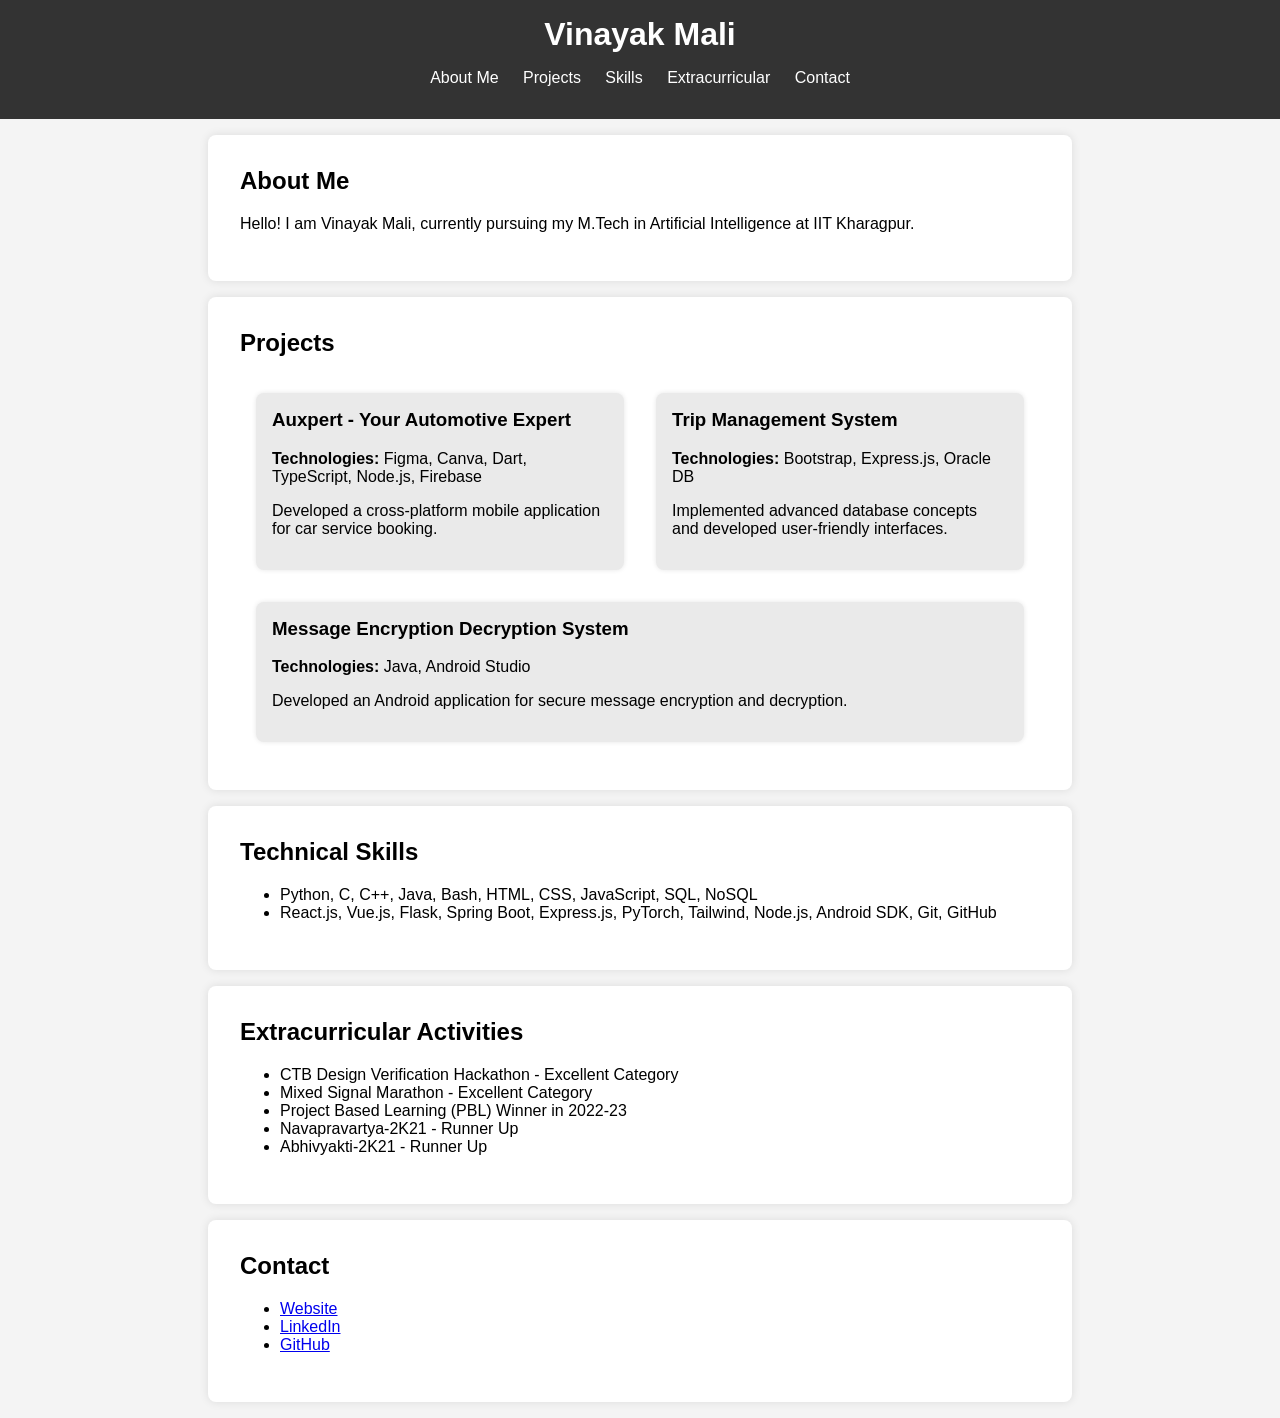
==== index.html @ 44cfe9c0 "refactor: name" ====
<!DOCTYPE html>
<html lang="en">
<head>
  <meta charset="UTF-8">
  <meta name="viewport" content="width=device-width, initial-scale=1.0">
  <title>Vinayak Mali - Portfolio</title>
  <link rel="stylesheet" href="style.css">
</head>
<body>
  <header>
    <h1>Vinayak Mali</h1>
    <nav>
      <ul>
        <li><a href="#about">About Me</a></li>
        <li><a href="#projects">Projects</a></li>
        <li><a href="#skills">Skills</a></li>
        <li><a href="#extracurricular">Extracurricular</a></li>
        <li><a href="#contact">Contact</a></li>
      </ul>
    </nav>
  </header>

  <section id="about">
    <h2>About Me</h2>
    <p>Hello! I am Vinayak Mali, currently pursuing my M.Tech in Artificial Intelligence at IIT Kharagpur.</p>
  </section>

  <section id="projects">
    <h2>Projects</h2>
    <div id="projects-container"></div>
  </section>

  <section id="skills">
    <h2>Technical Skills</h2>
    <ul>
      <li>Python, C, C++, Java, Bash, HTML, CSS, JavaScript, SQL, NoSQL</li>
      <li>React.js, Vue.js, Flask, Spring Boot, Express.js, PyTorch, Tailwind, Node.js, Android SDK, Git, GitHub</li>
    </ul>
  </section>

  <section id="extracurricular">
    <h2>Extracurricular Activities</h2>
    <ul>
      <li>CTB Design Verification Hackathon - Excellent Category</li>
      <li>Mixed Signal Marathon - Excellent Category</li>
      <li>Project Based Learning (PBL) Winner in 2022-23</li>
      <li>Navapravartya-2K21 - Runner Up</li>
      <li>Abhivyakti-2K21 - Runner Up</li>
    </ul>
  </section>

  <section id="contact">
    <h2>Contact</h2>
    <ul>
      <li><a href="https://malivinayak.com">Website</a></li>
      <li><a href="https://www.linkedin.com/in/malivinayak">LinkedIn</a></li>
      <li><a href="https://github.com/malivinayak">GitHub</a></li>
    </ul>
  </section>

  <script src="script.js"></script>
</body>
</html>
---- style.css ----
body {
  font-family: Arial, sans-serif;
  margin: 0;
  padding: 0;
  background-color: #f4f4f4;
}

header {
  background-color: #333;
  color: white;
  padding: 1rem;
  text-align: center;
}

header h1 {
  margin: 0;
}

nav ul {
  list-style: none;
  padding: 0;
}

nav ul li {
  display: inline;
  margin: 0 10px;
}

nav ul li a {
  color: white;
  text-decoration: none;
}

section {
  padding: 2rem;
  margin: 1rem auto;
  max-width: 800px;
  background-color: white;
  border-radius: 8px;
  box-shadow: 0 0 10px rgba(0,0,0,0.1);
}

h2 {
  margin-top: 0;
}

#projects-container {
  display: flex;
  flex-wrap: wrap;
}

.project {
  background-color: #eaeaea;
  border-radius: 8px;
  margin: 1rem;
  padding: 1rem;
  flex: 1 1 calc(33% - 2rem);
  box-shadow: 0 0 5px rgba(0,0,0,0.1);
}

.project h3 {
  margin-top: 0;
}
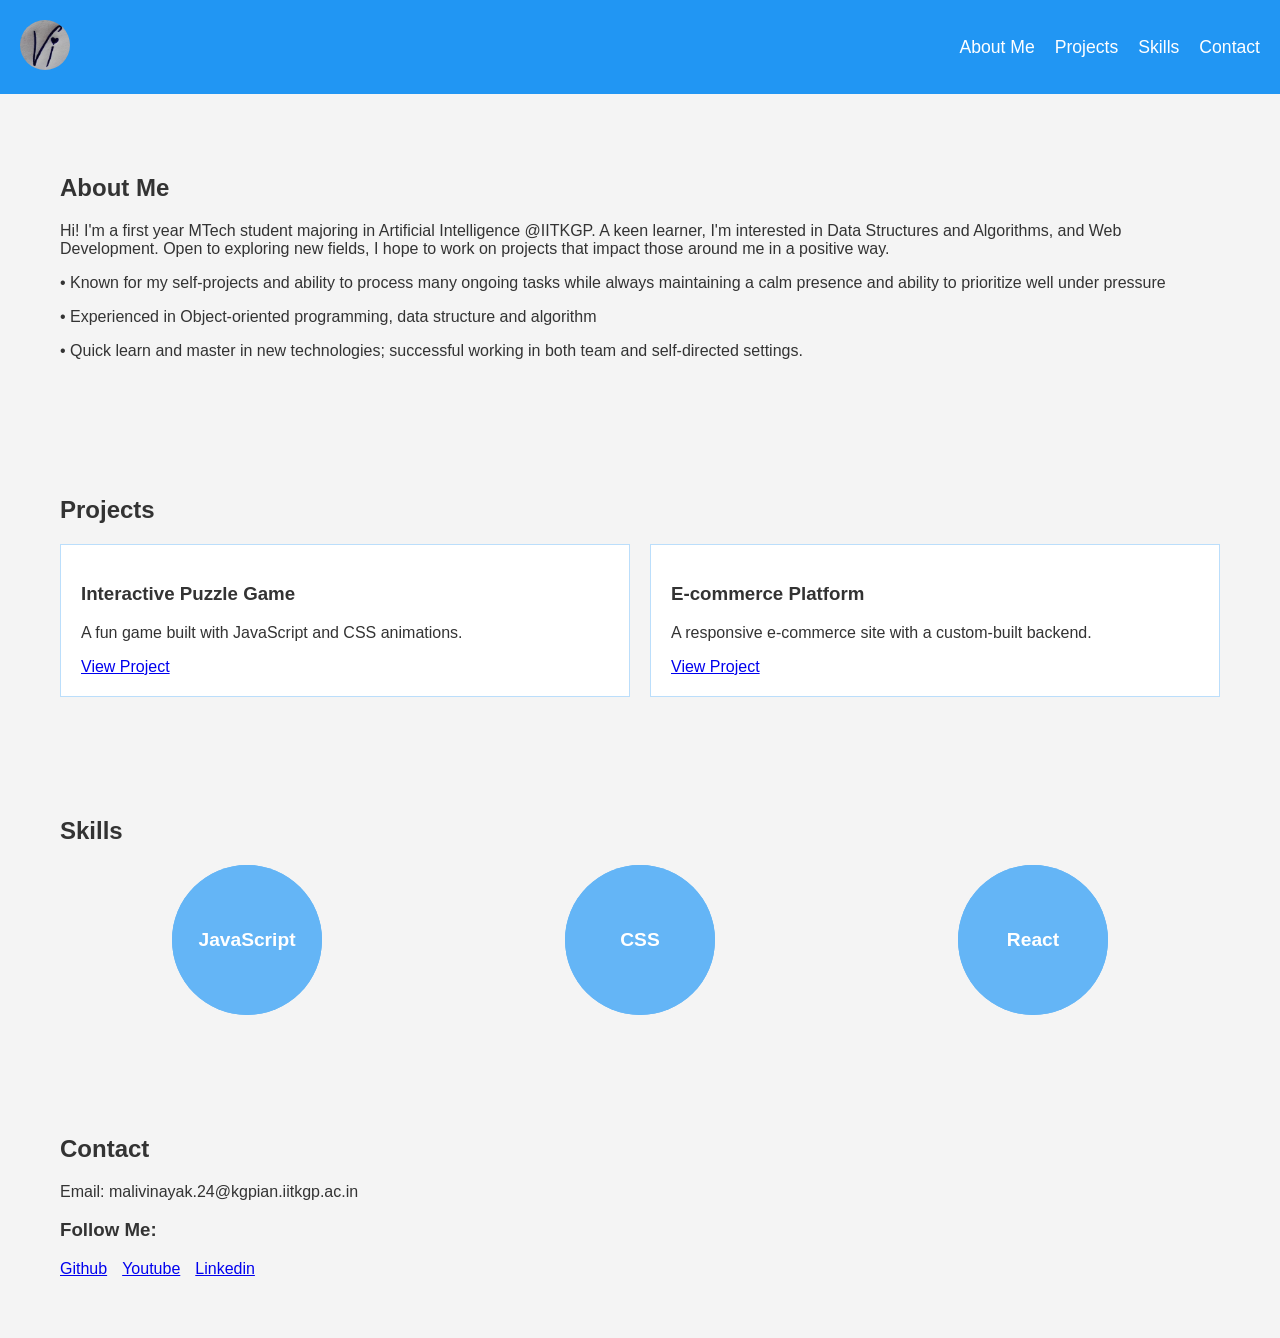
==== commit 92ad79b5: "feat: new portfolio with raw data" ====
--- a/index.html
+++ b/index.html
@@ -1,63 +1,70 @@
 <!DOCTYPE html>
 <html lang="en">
 <head>
-  <meta charset="UTF-8">
-  <meta name="viewport" content="width=device-width, initial-scale=1.0">
-  <title>Vinayak Mali - Portfolio</title>
-  <link rel="stylesheet" href="style.css">
+    <meta charset="UTF-8">
+    <meta name="viewport" content="width=device-width, initial-scale=1.0">
+    <meta name="description" content="" id="meta-description">
+    <meta name="author" content="" id="meta-author">
+    <meta name="keywords" content="" id="meta-keywords">
+    <link id="favicon" rel="icon" href="" type="image/png">
+    <!-- Open Graph tags for social media sharing -->
+    <meta property="og:image" content="">
+    <meta property="og:title" content="Your Website Title">
+    <meta property="og:description" content="Your description here.">
+    <title>malivinayak</title>
+    <link rel="stylesheet" href="style.css">
 </head>
 <body>
-  <header>
-    <h1>Vinayak Mali</h1>
-    <nav>
-      <ul>
-        <li><a href="#about">About Me</a></li>
-        <li><a href="#projects">Projects</a></li>
-        <li><a href="#skills">Skills</a></li>
-        <li><a href="#extracurricular">Extracurricular</a></li>
-        <li><a href="#contact">Contact</a></li>
-      </ul>
-    </nav>
-  </header>
 
-  <section id="about">
-    <h2>About Me</h2>
-    <p>Hello! I am Vinayak Mali, currently pursuing my M.Tech in Artificial Intelligence at IIT Kharagpur.</p>
-  </section>
+    <header>
+        <div class="logo">
+            <img src="images/profile.png" alt="Profile Logo">
+        </div>
+        <nav>
+            <ul class="nav-links">
+                <li><a href="#about">About Me</a></li>
+                <li><a href="#projects">Projects</a></li>
+                <li><a href="#skills">Skills</a></li>
+                <li><a href="#contact">Contact</a></li>
+            </ul>
+        </nav>
+        <div class="burger">
+            <div class="line1"></div>
+            <div class="line2"></div>
+            <div class="line3"></div>
+        </div>
+    </header>
 
-  <section id="projects">
-    <h2>Projects</h2>
-    <div id="projects-container"></div>
-  </section>
+    <section id="about">
+        <h2>About Me</h2>
+        <p id="about-text"></p>
+    </section>
 
-  <section id="skills">
-    <h2>Technical Skills</h2>
-    <ul>
-      <li>Python, C, C++, Java, Bash, HTML, CSS, JavaScript, SQL, NoSQL</li>
-      <li>React.js, Vue.js, Flask, Spring Boot, Express.js, PyTorch, Tailwind, Node.js, Android SDK, Git, GitHub</li>
-    </ul>
-  </section>
+    <section id="projects">
+        <h2>Projects</h2>
+        <div class="project-cards" id="projects-list"></div>
+    </section>
 
-  <section id="extracurricular">
-    <h2>Extracurricular Activities</h2>
-    <ul>
-      <li>CTB Design Verification Hackathon - Excellent Category</li>
-      <li>Mixed Signal Marathon - Excellent Category</li>
-      <li>Project Based Learning (PBL) Winner in 2022-23</li>
-      <li>Navapravartya-2K21 - Runner Up</li>
-      <li>Abhivyakti-2K21 - Runner Up</li>
-    </ul>
-  </section>
+    <section id="skills">
+        <h2>Skills</h2>
+        <div class="skills-container" id="skills-list"></div>
+    </section>
 
-  <section id="contact">
-    <h2>Contact</h2>
-    <ul>
-      <li><a href="https://malivinayak.com">Website</a></li>
-      <li><a href="https://www.linkedin.com/in/malivinayak">LinkedIn</a></li>
-      <li><a href="https://github.com/malivinayak">GitHub</a></li>
-    </ul>
-  </section>
+    <div id="skill-info-popup" class="popup">
+        <div class="popup-content">
+            <span class="close">&times;</span>
+            <p id="skill-info-text"></p>
+        </div>
+    </div>
 
-  <script src="script.js"></script>
+    <section id="contact">
+        <h2>Contact</h2>
+        <p>Email: <span id="contact-email"></span></p>
+        <!-- <p>Phone: <span id="contact-phone"></span></p> -->
+        <h3>Follow Me:</h3>
+        <div id="social-media-links"></div> <!-- Placeholder for social media links -->
+    </section>
+
+    <script src="script.js"></script>
 </body>
 </html>
--- a/style.css
+++ b/style.css
@@ -1,63 +1,222 @@
+/* General body styles */
 body {
-  font-family: Arial, sans-serif;
-  margin: 0;
-  padding: 0;
-  background-color: #f4f4f4;
-}
-
+    font-family: 'Arial', sans-serif;
+    margin: 0;
+    padding: 0;
+    background: #f4f4f4;
+    color: #333;
+}
+
+/* Interactive Navbar */
 header {
-  background-color: #333;
-  color: white;
-  padding: 1rem;
-  text-align: center;
-}
-
-header h1 {
-  margin: 0;
+    display: flex;
+    justify-content: space-between;
+    align-items: center;
+    padding: 20px;
+    background-color: #2196F3; /* Navbar background color */
+}
+
+.logo img {
+    width: 50px;
+    height: 50px;
+    border-radius: 50%;
 }
 
 nav ul {
-  list-style: none;
-  padding: 0;
+    list-style: none;
+    margin: 0;
+    padding: 0;
+    display: flex;
 }
 
 nav ul li {
-  display: inline;
-  margin: 0 10px;
+    margin-left: 20px;
 }
 
 nav ul li a {
-  color: white;
-  text-decoration: none;
+    text-decoration: none;
+    color: white;
+    font-size: 1.1em;
+    transition: color 0.3s ease;
+}
+
+nav ul li a:hover {
+    color: #90CAF9; /* Lighter blue on hover */
+}
+
+/* Burger icon for mobile */
+.burger {
+    display: none;
+    cursor: pointer;
+    flex-direction: column;
+    justify-content: space-between;
+    width: 30px;
+    height: 21px;
+}
+
+.burger div {
+    width: 100%;
+    height: 3px;
+    background-color: white;
+    border-radius: 10px;
+    transition: all 0.3s ease;
+}
+
+/* Animation for burger icon when opened */
+.burger.toggle .line1 {
+    transform: rotate(-45deg) translate(-5px, 6px);
+}
+
+.burger.toggle .line2 {
+    opacity: 0;
+}
+
+.burger.toggle .line3 {
+    transform: rotate(45deg) translate(-5px, -6px);
+}
+
+/* Responsive Navbar (Mobile) */
+@media (max-width: 768px) {
+    nav ul {
+        flex-direction: column;
+        position: absolute;
+        z-index: 10;
+        top: 80px;
+        right: 0;
+        width: 100%;
+        height: calc(100vh - 80px);
+        background-color: #2196F3;
+        align-items: center;
+        justify-content: space-around;
+        transform: translateX(100%);
+        transition: transform 0.5s ease;
+    }
+
+    nav ul li {
+        margin: 20px 0;
+    }
+
+    nav.active ul {
+        transform: translateX(0);
+    }
+
+    .burger {
+        display: flex;
+    }
 }
 
 section {
-  padding: 2rem;
-  margin: 1rem auto;
-  max-width: 800px;
-  background-color: white;
-  border-radius: 8px;
-  box-shadow: 0 0 10px rgba(0,0,0,0.1);
-}
-
-h2 {
-  margin-top: 0;
-}
-
-#projects-container {
-  display: flex;
-  flex-wrap: wrap;
-}
-
-.project {
-  background-color: #eaeaea;
-  border-radius: 8px;
-  margin: 1rem;
-  padding: 1rem;
-  flex: 1 1 calc(33% - 2rem);
-  box-shadow: 0 0 5px rgba(0,0,0,0.1);
-}
-
-.project h3 {
-  margin-top: 0;
-}
+    padding: 40px;
+    margin: 20px;
+}
+
+/* Skills section with interactive badges */
+.skills-container {
+    display: grid;
+    grid-template-columns: repeat(auto-fit, minmax(150px, 1fr));
+    gap: 20px;
+    justify-items: center;
+}
+
+.skill-badge {
+    width: 150px;
+    height: 150px;
+    background-color: #64B5F6; /* Badge background */
+    border-radius: 50%;
+    position: relative;
+    cursor: pointer;
+    perspective: 1000px;
+    transition: transform 0.3s ease;
+}
+
+.skill-badge:hover {
+    transform: rotateY(180deg);
+}
+
+.skill-badge-inner {
+    position: absolute;
+    width: 100%;
+    height: 100%;
+    border-radius: 50%;
+    backface-visibility: hidden;
+    text-align: center;
+    display: flex;
+    align-items: center;
+    justify-content: center;
+    font-size: 1.2em;
+    color: white;
+    font-weight: bold;
+    transition: background-color 0.3s;
+}
+
+.skill-badge-front {
+    background-color: #64B5F6; /* Front side of badge */
+}
+
+.skill-badge-back {
+    background-color: #2196F3; /* Back side of badge */
+    transform: rotateY(180deg);
+}
+
+.skill-badge:hover .skill-badge-inner {
+    background-color: #1E88E5; /* Slightly darker on hover */
+}
+
+/* Popup for additional skill information */
+.popup {
+    display: none;
+    position: fixed;
+    z-index: 10;
+    left: 0;
+    top: 0;
+    width: 100%;
+    height: 100%;
+    background-color: rgba(0, 0, 0, 0.7);
+}
+
+.popup-content {
+    background-color: #fff;
+    margin: 15% auto;
+    padding: 20px;
+    width: 70%;
+    text-align: center;
+    position: relative;
+}
+
+.close {
+    position: absolute;
+    top: 10px;
+    right: 20px;
+    font-size: 30px;
+    cursor: pointer;
+}
+
+.close:hover {
+    color: red;
+}
+
+/* Popup skill information text */
+#skill-info-text {
+    font-size: 1.4em;
+}
+
+/* Projects Section */
+.project-cards {
+    display: grid;
+    grid-template-columns: repeat(auto-fit, minmax(300px, 1fr));
+    gap: 20px;
+}
+
+.project-card {
+    background-color: #fff;
+    border: 1px solid #BBDEFB; /* Light blue card border */
+    padding: 20px;
+    transition: transform 0.3s ease;
+    cursor: pointer;
+    position: relative;
+}
+
+.project-card:hover {
+    transform: translateY(-10px);
+    border-color: #64B5F6; /* Border on hover */
+}
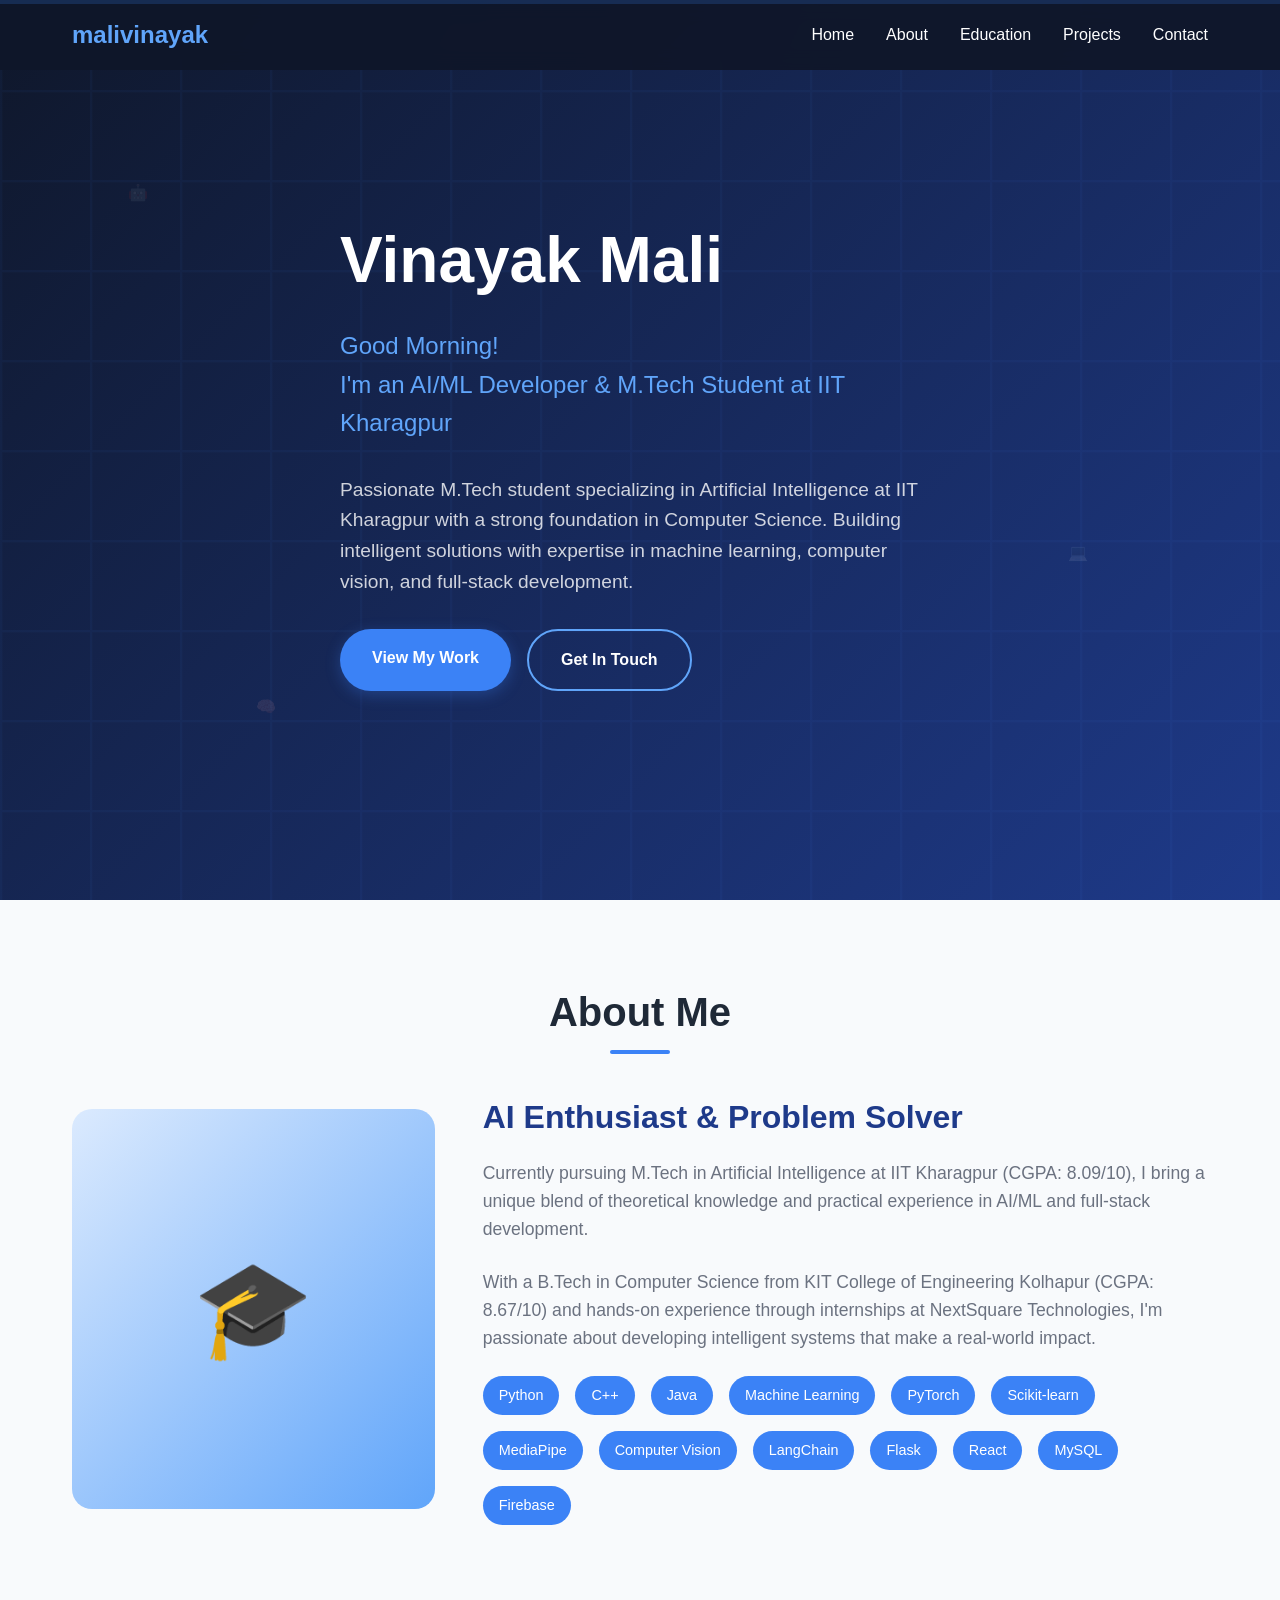
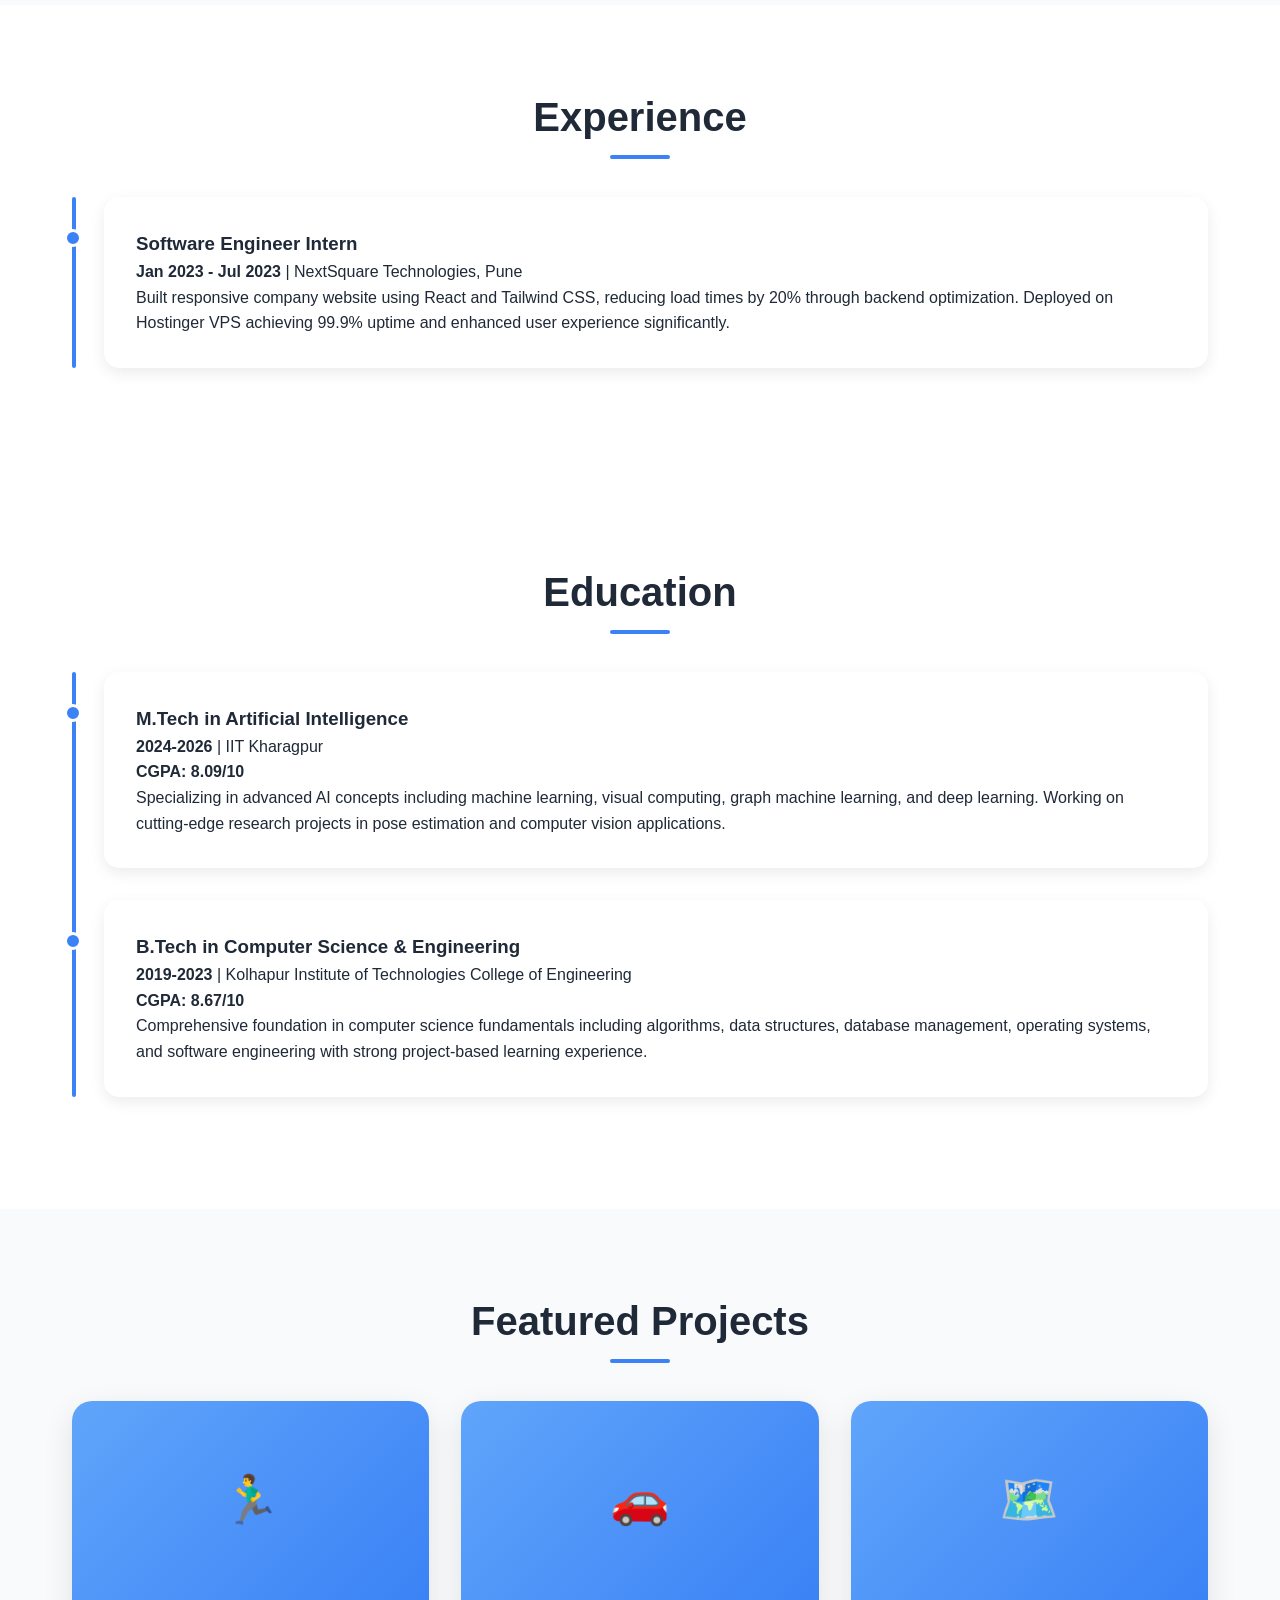
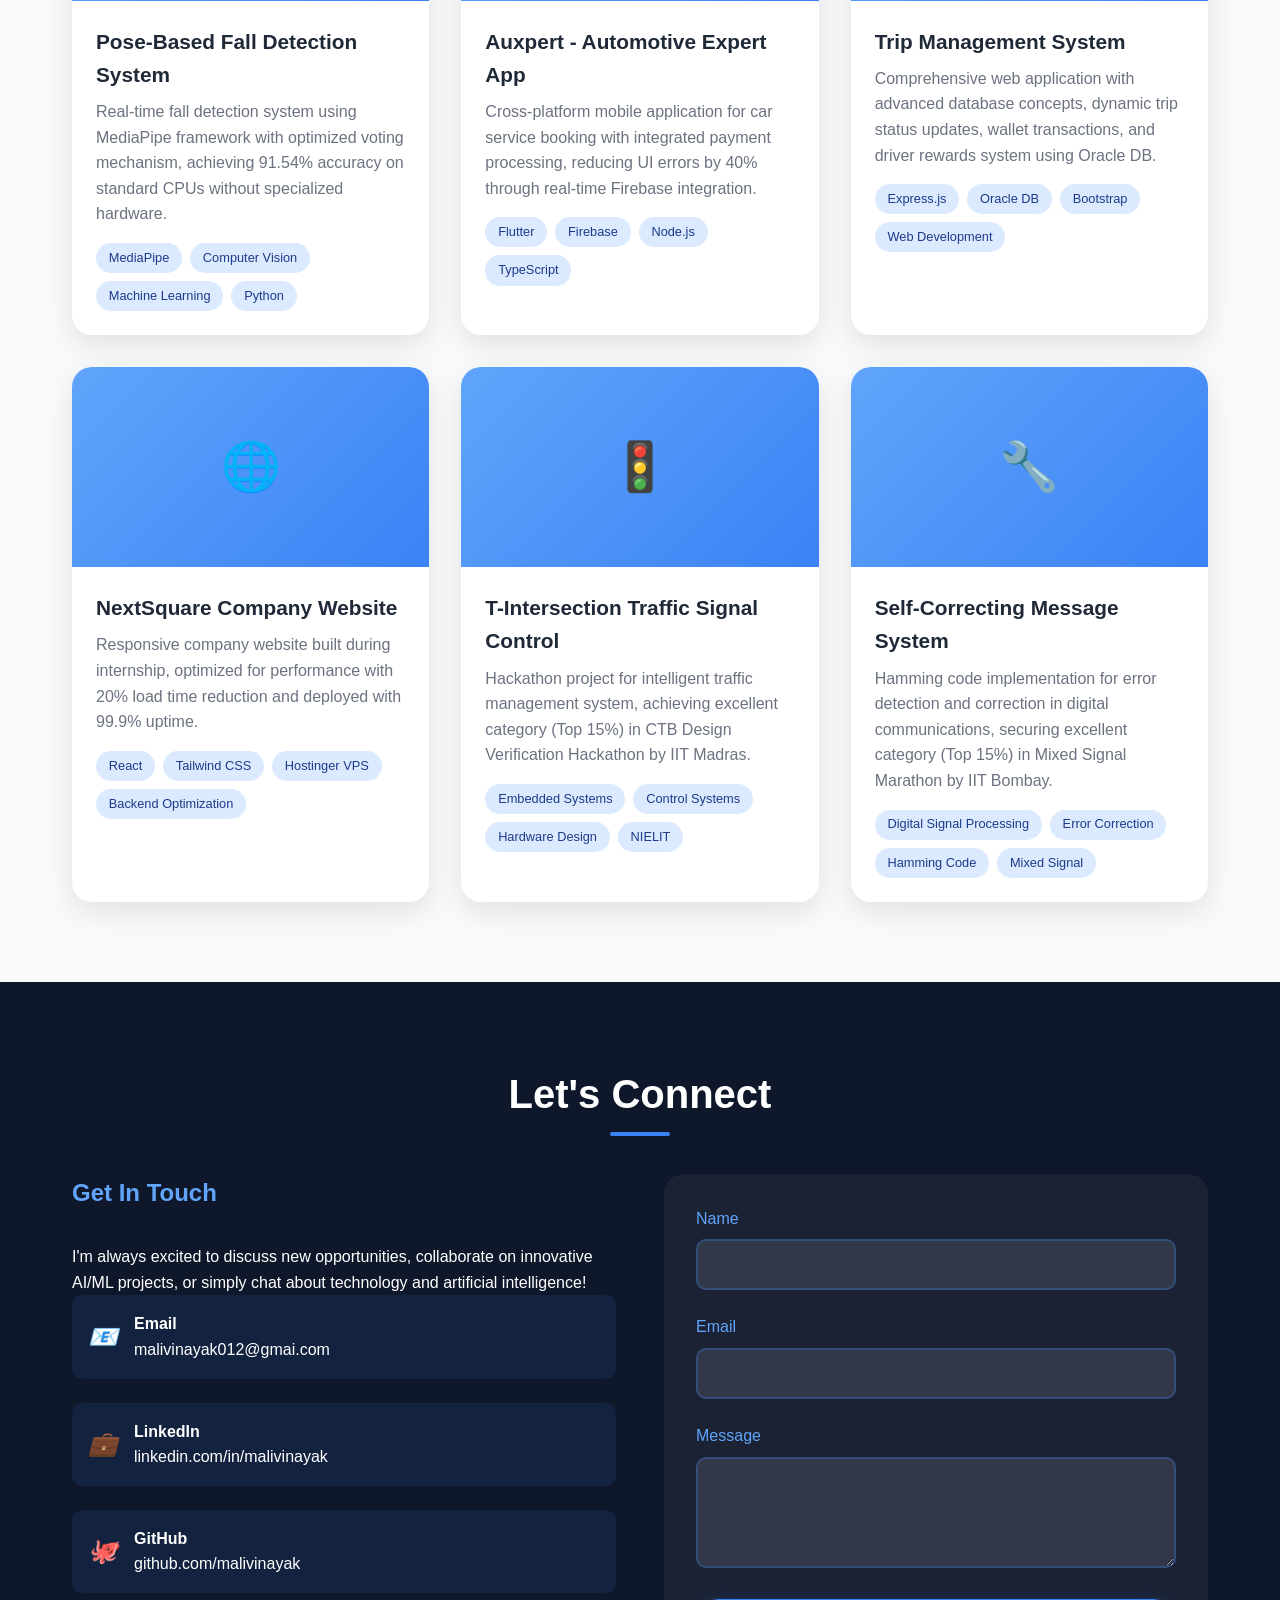
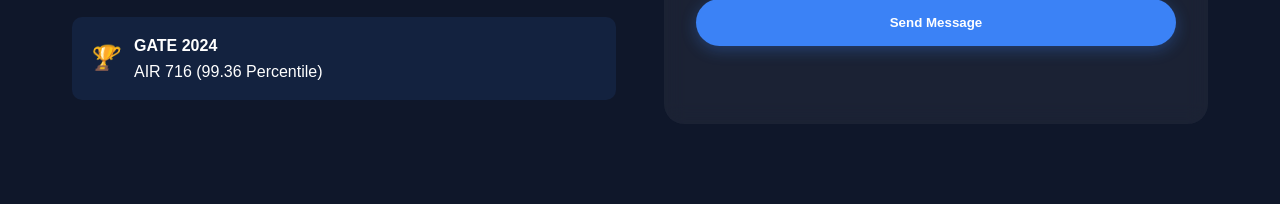
==== commit 2937b803: "update: new version with quench blue" ====
--- a/index.html
+++ b/index.html
@@ -1,70 +1,1192 @@
 <!DOCTYPE html>
 <html lang="en">
+
 <head>
     <meta charset="UTF-8">
     <meta name="viewport" content="width=device-width, initial-scale=1.0">
-    <meta name="description" content="" id="meta-description">
-    <meta name="author" content="" id="meta-author">
-    <meta name="keywords" content="" id="meta-keywords">
-    <link id="favicon" rel="icon" href="" type="image/png">
-    <!-- Open Graph tags for social media sharing -->
-    <meta property="og:image" content="">
-    <meta property="og:title" content="Your Website Title">
-    <meta property="og:description" content="Your description here.">
-    <title>malivinayak</title>
-    <link rel="stylesheet" href="style.css">
+    <title>malivinayak - AI Developer</title>
+    <link id="favicon" rel="icon" href="images/profile.png" type="image/png">
+    <meta property="og:image" content="images/profile.png">
+    <meta property="og:title" content="Vinayak Mali | AI Researcher & MTech Student at IIT Kharagpur">
+    <meta property="og:description"
+        content="Portfolio of Vinayak Mali, an MTech AI student at IIT Kharagpur with a BTech in Computer Science and practical experience in AI and software development. Explore projects, research, and more.">
+
+    <style>
+        :root {
+            --quench-blue-dark: #1e3a8a;
+            --quench-blue: #3b82f6;
+            --quench-blue-light: #60a5fa;
+            --quench-blue-pale: #dbeafe;
+            --text-dark: #1f2937;
+            --text-light: #6b7280;
+            --bg-dark: #0f172a;
+            --bg-light: #f8fafc;
+        }
+
+        * {
+            margin: 0;
+            padding: 0;
+            box-sizing: border-box;
+        }
+
+        body {
+            font-family: 'Inter', -apple-system, BlinkMacSystemFont, sans-serif;
+            line-height: 1.6;
+            color: var(--text-dark);
+            overflow-x: hidden;
+        }
+
+        /* Smooth scrolling */
+        html {
+            scroll-behavior: smooth;
+        }
+
+        /* Navigation */
+        .navbar {
+            position: fixed;
+            top: 0;
+            width: 100%;
+            background: rgba(15, 23, 42, 0.95);
+            backdrop-filter: blur(10px);
+            z-index: 1000;
+            padding: 1rem 0;
+            transition: all 0.3s ease;
+        }
+
+        .navbar.scrolled {
+            background: rgba(15, 23, 42, 0.98);
+            box-shadow: 0 4px 20px rgba(59, 130, 246, 0.1);
+        }
+
+        .nav-container {
+            max-width: 1200px;
+            margin: 0 auto;
+            display: flex;
+            justify-content: space-between;
+            align-items: center;
+            padding: 0 2rem;
+        }
+
+        .logo {
+            font-size: 1.5rem;
+            font-weight: 700;
+            color: var(--quench-blue-light);
+            text-decoration: none;
+            transition: color 0.3s ease;
+        }
+
+        .logo:hover {
+            color: var(--quench-blue);
+        }
+
+        .nav-links {
+            display: flex;
+            list-style: none;
+            gap: 2rem;
+        }
+
+        .nav-links a {
+            color: white;
+            text-decoration: none;
+            font-weight: 500;
+            transition: all 0.3s ease;
+            position: relative;
+        }
+
+        .nav-links a::after {
+            content: '';
+            position: absolute;
+            bottom: -5px;
+            left: 0;
+            width: 0;
+            height: 2px;
+            background: var(--quench-blue);
+            transition: width 0.3s ease;
+        }
+
+        .nav-links a:hover::after {
+            width: 100%;
+        }
+
+        .nav-links a:hover {
+            color: var(--quench-blue-light);
+        }
+
+        /* Hero Section */
+        .hero {
+            min-height: 100vh;
+            background: linear-gradient(135deg, var(--bg-dark) 0%, var(--quench-blue-dark) 100%);
+            display: flex;
+            align-items: center;
+            position: relative;
+            overflow: hidden;
+        }
+
+        .hero::before {
+            content: '';
+            position: absolute;
+            top: 0;
+            left: 0;
+            right: 0;
+            bottom: 0;
+            background: url('data:image/svg+xml,<svg xmlns="http://www.w3.org/2000/svg" viewBox="0 0 100 100"><defs><pattern id="grid" width="10" height="10" patternUnits="userSpaceOnUse"><path d="M 10 0 L 0 0 0 10" fill="none" stroke="rgba(59,130,246,0.1)" stroke-width="0.5"/></pattern></defs><rect width="100" height="100" fill="url(%23grid)"/></svg>');
+            opacity: 0.5;
+        }
+
+        .hero-content {
+            max-width: 1200px;
+            margin: 0 auto;
+            padding: 0 2rem;
+            z-index: 2;
+            position: relative;
+        }
+
+        .hero-text h1 {
+            font-size: 4rem;
+            font-weight: 700;
+            color: white;
+            margin-bottom: 1rem;
+            opacity: 0;
+            animation: slideInUp 1s ease 0.2s forwards;
+        }
+
+        .hero-text .subtitle {
+            font-size: 1.5rem;
+            color: var(--quench-blue-light);
+            margin-bottom: 2rem;
+            opacity: 0;
+            animation: slideInUp 1s ease 0.4s forwards;
+        }
+
+        .hero-text p {
+            font-size: 1.2rem;
+            color: rgba(255, 255, 255, 0.8);
+            max-width: 600px;
+            margin-bottom: 2rem;
+            opacity: 0;
+            animation: slideInUp 1s ease 0.6s forwards;
+        }
+
+        .cta-buttons {
+            display: flex;
+            gap: 1rem;
+            opacity: 0;
+            animation: slideInUp 1s ease 0.8s forwards;
+        }
+
+        .btn {
+            padding: 1rem 2rem;
+            border: none;
+            border-radius: 50px;
+            font-weight: 600;
+            cursor: pointer;
+            transition: all 0.3s ease;
+            text-decoration: none;
+            display: inline-block;
+            text-align: center;
+        }
+
+        .btn-primary {
+            background: var(--quench-blue);
+            color: white;
+            box-shadow: 0 4px 15px rgba(59, 130, 246, 0.3);
+        }
+
+        .btn-primary:hover {
+            background: var(--quench-blue-dark);
+            transform: translateY(-2px);
+            box-shadow: 0 8px 25px rgba(59, 130, 246, 0.4);
+        }
+
+        .btn-secondary {
+            background: transparent;
+            color: white;
+            border: 2px solid var(--quench-blue-light);
+        }
+
+        .btn-secondary:hover {
+            background: var(--quench-blue-light);
+            color: var(--bg-dark);
+            transform: translateY(-2px);
+        }
+
+        /* Floating elements */
+        .floating-element {
+            position: absolute;
+            opacity: 0.1;
+            animation: float 6s ease-in-out infinite;
+        }
+
+        .floating-element:nth-child(1) {
+            top: 20%;
+            left: 10%;
+            animation-delay: 0s;
+        }
+
+        .floating-element:nth-child(2) {
+            top: 60%;
+            right: 15%;
+            animation-delay: 2s;
+        }
+
+        .floating-element:nth-child(3) {
+            bottom: 20%;
+            left: 20%;
+            animation-delay: 4s;
+        }
+
+        /* Sections */
+        .section {
+            padding: 5rem 0;
+        }
+
+        .container {
+            max-width: 1200px;
+            margin: 0 auto;
+            padding: 0 2rem;
+        }
+
+        .section-title {
+            text-align: center;
+            font-size: 2.5rem;
+            font-weight: 700;
+            color: var(--text-dark);
+            margin-bottom: 3rem;
+            position: relative;
+        }
+
+        .section-title::after {
+            content: '';
+            position: absolute;
+            bottom: -10px;
+            left: 50%;
+            transform: translateX(-50%);
+            width: 60px;
+            height: 4px;
+            background: var(--quench-blue);
+            border-radius: 2px;
+        }
+
+        /* About Section */
+        .about {
+            background: var(--bg-light);
+        }
+
+        .about-content {
+            display: grid;
+            grid-template-columns: 1fr 2fr;
+            gap: 3rem;
+            align-items: center;
+        }
+
+        .about-image {
+            width: 100%;
+            height: 400px;
+            background: linear-gradient(135deg, var(--quench-blue-pale), var(--quench-blue-light));
+            border-radius: 20px;
+            display: flex;
+            align-items: center;
+            justify-content: center;
+            font-size: 6rem;
+            color: var(--quench-blue);
+            cursor: pointer;
+            transition: all 0.3s ease;
+        }
+
+        .about-image:hover {
+            transform: scale(1.05) rotate(2deg);
+            box-shadow: 0 20px 40px rgba(59, 130, 246, 0.2);
+        }
+
+        .about-text h3 {
+            font-size: 2rem;
+            color: var(--quench-blue-dark);
+            margin-bottom: 1rem;
+        }
+
+        .about-text p {
+            color: var(--text-light);
+            margin-bottom: 1.5rem;
+            font-size: 1.1rem;
+        }
+
+        .skills-list {
+            display: flex;
+            flex-wrap: wrap;
+            gap: 1rem;
+        }
+
+        .skill-tag {
+            background: var(--quench-blue);
+            color: white;
+            padding: 0.5rem 1rem;
+            border-radius: 25px;
+            font-size: 0.9rem;
+            transition: all 0.3s ease;
+            cursor: pointer;
+        }
+
+        .skill-tag:hover {
+            background: var(--quench-blue-dark);
+            transform: translateY(-2px);
+        }
+
+        /* Education Section */
+        .education {
+            background: white;
+        }
+
+        .education-timeline {
+            position: relative;
+            padding-left: 2rem;
+        }
+
+        .education-timeline::before {
+            content: '';
+            position: absolute;
+            left: 0;
+            top: 0;
+            bottom: 0;
+            width: 4px;
+            background: var(--quench-blue);
+            border-radius: 2px;
+        }
+
+        .education-item {
+            position: relative;
+            margin-bottom: 2rem;
+            background: white;
+            padding: 2rem;
+            border-radius: 15px;
+            box-shadow: 0 5px 15px rgba(0, 0, 0, 0.08);
+            transition: all 0.3s ease;
+            cursor: pointer;
+        }
+
+        .education-item::before {
+            content: '';
+            position: absolute;
+            left: -2.5rem;
+            top: 2rem;
+            width: 12px;
+            height: 12px;
+            background: var(--quench-blue);
+            border-radius: 50%;
+            border: 3px solid white;
+        }
+
+        .education-item:hover {
+            transform: translateX(10px);
+            box-shadow: 0 15px 30px rgba(59, 130, 246, 0.15);
+        }
+
+        /* Projects Section */
+        .projects {
+            background: var(--bg-light);
+        }
+
+        .projects-grid {
+            display: grid;
+            grid-template-columns: repeat(auto-fit, minmax(350px, 1fr));
+            gap: 2rem;
+        }
+
+        .project-card {
+            background: white;
+            border-radius: 20px;
+            overflow: hidden;
+            box-shadow: 0 10px 30px rgba(0, 0, 0, 0.1);
+            transition: all 0.4s ease;
+            cursor: pointer;
+            position: relative;
+        }
+
+        .project-card::before {
+            content: '';
+            position: absolute;
+            top: 0;
+            left: -100%;
+            width: 100%;
+            height: 100%;
+            background: linear-gradient(90deg, transparent, rgba(59, 130, 246, 0.1), transparent);
+            transition: left 0.5s ease;
+        }
+
+        .project-card:hover::before {
+            left: 100%;
+        }
+
+        .project-card:hover {
+            transform: translateY(-10px);
+            box-shadow: 0 20px 40px rgba(59, 130, 246, 0.2);
+        }
+
+        .project-image {
+            height: 200px;
+            background: linear-gradient(135deg, var(--quench-blue-light), var(--quench-blue));
+            display: flex;
+            align-items: center;
+            justify-content: center;
+            font-size: 3rem;
+            color: white;
+        }
+
+        .project-content {
+            padding: 1.5rem;
+        }
+
+        .project-content h3 {
+            font-size: 1.3rem;
+            color: var(--text-dark);
+            margin-bottom: 0.5rem;
+        }
+
+        .project-content p {
+            color: var(--text-light);
+            margin-bottom: 1rem;
+        }
+
+        .project-tags {
+            display: flex;
+            flex-wrap: wrap;
+            gap: 0.5rem;
+        }
+
+        .project-tag {
+            background: var(--quench-blue-pale);
+            color: var(--quench-blue-dark);
+            padding: 0.3rem 0.8rem;
+            border-radius: 15px;
+            font-size: 0.8rem;
+        }
+
+        /* Contact Section */
+        .contact {
+            background: var(--bg-dark);
+            color: white;
+        }
+
+        .contact .section-title {
+            color: white;
+        }
+
+        .contact-content {
+            display: grid;
+            grid-template-columns: 1fr 1fr;
+            gap: 3rem;
+        }
+
+        .contact-info h3 {
+            color: var(--quench-blue-light);
+            margin-bottom: 2rem;
+            font-size: 1.5rem;
+        }
+
+        .contact-item {
+            display: flex;
+            align-items: center;
+            margin-bottom: 1.5rem;
+            padding: 1rem;
+            background: rgba(59, 130, 246, 0.1);
+            border-radius: 10px;
+            transition: all 0.3s ease;
+            cursor: pointer;
+        }
+
+        .contact-item:hover {
+            background: rgba(59, 130, 246, 0.2);
+            transform: translateX(10px);
+        }
+
+        .contact-item i {
+            font-size: 1.5rem;
+            color: var(--quench-blue-light);
+            margin-right: 1rem;
+        }
+
+        .contact-form {
+            background: rgba(255, 255, 255, 0.05);
+            padding: 2rem;
+            border-radius: 20px;
+            backdrop-filter: blur(10px);
+        }
+
+        .form-group {
+            margin-bottom: 1.5rem;
+        }
+
+        .form-group label {
+            display: block;
+            margin-bottom: 0.5rem;
+            color: var(--quench-blue-light);
+        }
+
+        .form-group input,
+        .form-group textarea {
+            width: 100%;
+            padding: 1rem;
+            border: 2px solid rgba(59, 130, 246, 0.3);
+            border-radius: 10px;
+            background: rgba(255, 255, 255, 0.1);
+            color: white;
+            transition: all 0.3s ease;
+        }
+
+        .form-group input:focus,
+        .form-group textarea:focus {
+            outline: none;
+            border-color: var(--quench-blue);
+            box-shadow: 0 0 10px rgba(59, 130, 246, 0.3);
+        }
+
+        /* Animations */
+        @keyframes slideInUp {
+            from {
+                opacity: 0;
+                transform: translateY(50px);
+            }
+
+            to {
+                opacity: 1;
+                transform: translateY(0);
+            }
+        }
+
+        @keyframes float {
+
+            0%,
+            100% {
+                transform: translateY(0px);
+            }
+
+            50% {
+                transform: translateY(-20px);
+            }
+        }
+
+        @keyframes pulse {
+
+            0%,
+            100% {
+                opacity: 0.5;
+            }
+
+            50% {
+                opacity: 1;
+            }
+        }
+
+        /* Responsive Design */
+        @media (max-width: 768px) {
+            .nav-links {
+                display: none;
+            }
+
+            .hero-text h1 {
+                font-size: 2.5rem;
+            }
+
+            .about-content {
+                grid-template-columns: 1fr;
+                text-align: center;
+            }
+
+            .contact-content {
+                grid-template-columns: 1fr;
+            }
+
+            .cta-buttons {
+                flex-direction: column;
+            }
+        }
+
+        /* Scroll indicators */
+        .scroll-indicator {
+            position: fixed;
+            top: 0;
+            left: 0;
+            width: 100%;
+            height: 4px;
+            background: rgba(59, 130, 246, 0.2);
+            z-index: 9999;
+        }
+
+        .scroll-progress {
+            height: 100%;
+            background: var(--quench-blue);
+            width: 0%;
+            transition: width 0.1s ease;
+        }
+    </style>
 </head>
+
 <body>
-
-    <header>
-        <div class="logo">
-            <img src="images/profile.png" alt="Profile Logo">
-        </div>
-        <nav>
+    <!-- Scroll Progress Indicator -->
+    <div class="scroll-indicator">
+        <div class="scroll-progress" id="scrollProgress"></div>
+    </div>
+
+    <!-- Navigation -->
+    <nav class="navbar" id="navbar">
+        <div class="nav-container">
+            <a href="#home" class="logo">malivinayak</a>
             <ul class="nav-links">
-                <li><a href="#about">About Me</a></li>
+                <li><a href="#home">Home</a></li>
+                <li><a href="#about">About</a></li>
+                <li><a href="#education">Education</a></li>
                 <li><a href="#projects">Projects</a></li>
-                <li><a href="#skills">Skills</a></li>
                 <li><a href="#contact">Contact</a></li>
             </ul>
-        </nav>
-        <div class="burger">
-            <div class="line1"></div>
-            <div class="line2"></div>
-            <div class="line3"></div>
         </div>
-    </header>
-
-    <section id="about">
-        <h2>About Me</h2>
-        <p id="about-text"></p>
+    </nav>
+
+    <!-- Hero Section -->
+    <section class="hero" id="home">
+        <div class="floating-element">🤖</div>
+        <div class="floating-element">💻</div>
+        <div class="floating-element">🧠</div>
+
+        <div class="hero-content">
+            <div class="hero-text">
+                <h1>Vinayak Mali</h1>
+                <p class="subtitle">AI/ML Developer & M.Tech Student at IIT Kharagpur</p>
+                <p>Passionate M.Tech student specializing in Artificial Intelligence at IIT Kharagpur with a strong
+                    foundation in Computer Science. Building intelligent solutions with expertise in machine learning,
+                    computer vision, and full-stack development.</p>
+                <div class="cta-buttons">
+                    <a href="#projects" class="btn btn-primary">View My Work</a>
+                    <a href="#contact" class="btn btn-secondary">Get In Touch</a>
+                </div>
+            </div>
+        </div>
     </section>
 
-    <section id="projects">
-        <h2>Projects</h2>
-        <div class="project-cards" id="projects-list"></div>
+    <!-- About Section -->
+    <section class="section about" id="about">
+        <div class="container">
+            <h2 class="section-title">About Me</h2>
+            <div class="about-content">
+                <div class="about-image" id="aboutImage">🎓</div>
+                <div class="about-text">
+                    <h3>AI Enthusiast & Problem Solver</h3>
+                    <p>Currently pursuing M.Tech in Artificial Intelligence at IIT Kharagpur (CGPA: 8.09/10), I bring a
+                        unique blend of theoretical knowledge and practical experience in AI/ML and full-stack
+                        development.</p>
+                    <p>With a B.Tech in Computer Science from KIT College of Engineering Kolhapur (CGPA: 8.67/10) and
+                        hands-on experience through internships at NextSquare Technologies, I'm passionate about
+                        developing intelligent systems that make a real-world impact.</p>
+                    <div class="skills-list">
+                        <span class="skill-tag">Python</span>
+                        <span class="skill-tag">C++</span>
+                        <span class="skill-tag">Java</span>
+                        <span class="skill-tag">Machine Learning</span>
+                        <span class="skill-tag">PyTorch</span>
+                        <span class="skill-tag">Scikit-learn</span>
+                        <span class="skill-tag">MediaPipe</span>
+                        <span class="skill-tag">Computer Vision</span>
+                        <span class="skill-tag">LangChain</span>
+                        <span class="skill-tag">Flask</span>
+                        <span class="skill-tag">React</span>
+                        <span class="skill-tag">MySQL</span>
+                        <span class="skill-tag">Firebase</span>
+                    </div>
+                </div>
+            </div>
+        </div>
     </section>
 
-    <section id="skills">
-        <h2>Skills</h2>
-        <div class="skills-container" id="skills-list"></div>
+    <!-- Experience Section -->
+    <section class="section education" id="education">
+        <div class="container">
+            <h2 class="section-title">Experience</h2>
+            <div class="education-timeline">
+
+                <div class="education-item" data-aos="fade-right">
+                    <h3>Software Engineer Intern</h3>
+                    <p><strong>Jan 2023 - Jul 2023</strong> | NextSquare Technologies, Pune</p>
+                    <p>Built responsive company website using React and Tailwind CSS, reducing load times by 20% through
+                        backend optimization. Deployed on Hostinger VPS achieving 99.9% uptime and enhanced user
+                        experience significantly.</p>
+                </div>
+            </div>
+        </div>
     </section>
 
-    <div id="skill-info-popup" class="popup">
-        <div class="popup-content">
-            <span class="close">&times;</span>
-            <p id="skill-info-text"></p>
+    <!-- Education Section -->
+    <section class="section education" id="education">
+        <div class="container">
+            <h2 class="section-title">Education</h2>
+            <div class="education-timeline">
+                <div class="education-item" data-aos="fade-right">
+                    <h3>M.Tech in Artificial Intelligence</h3>
+                    <p><strong>2024-2026</strong> | IIT Kharagpur</p>
+                    <p><strong>CGPA: 8.09/10</strong></p>
+                    <p>Specializing in advanced AI concepts including machine learning, visual computing, graph machine
+                        learning, and deep learning. Working on cutting-edge research projects in pose estimation and
+                        computer vision applications.</p>
+                </div>
+
+                <div class="education-item" data-aos="fade-right">
+                    <h3>B.Tech in Computer Science & Engineering</h3>
+                    <p><strong>2019-2023</strong> | Kolhapur Institute of Technologies College of Engineering</p>
+                    <p><strong>CGPA: 8.67/10</strong></p>
+                    <p>Comprehensive foundation in computer science fundamentals including algorithms, data structures,
+                        database management, operating systems, and software engineering with strong project-based
+                        learning experience.</p>
+                </div>
+            </div>
+    </section>
+
+    <!-- Projects Section -->
+    <section class="section projects" id="projects">
+        <div class="container">
+            <h2 class="section-title">Featured Projects</h2>
+            <div class="projects-grid">
+                <div class="project-card" data-project="fall-detection">
+                    <div class="project-image">🏃‍♂️</div>
+                    <div class="project-content">
+                        <h3>Pose-Based Fall Detection System</h3>
+                        <p>Real-time fall detection system using MediaPipe framework with optimized voting mechanism,
+                            achieving 91.54% accuracy on standard CPUs without specialized hardware.</p>
+                        <div class="project-tags">
+                            <span class="project-tag">MediaPipe</span>
+                            <span class="project-tag">Computer Vision</span>
+                            <span class="project-tag">Machine Learning</span>
+                            <span class="project-tag">Python</span>
+                        </div>
+                    </div>
+                </div>
+
+                <div class="project-card" data-project="auxpert">
+                    <div class="project-image">🚗</div>
+                    <div class="project-content">
+                        <h3>Auxpert - Automotive Expert App</h3>
+                        <p>Cross-platform mobile application for car service booking with integrated payment processing,
+                            reducing UI errors by 40% through real-time Firebase integration.</p>
+                        <div class="project-tags">
+                            <span class="project-tag">Flutter</span>
+                            <span class="project-tag">Firebase</span>
+                            <span class="project-tag">Node.js</span>
+                            <span class="project-tag">TypeScript</span>
+                        </div>
+                    </div>
+                </div>
+
+                <div class="project-card" data-project="trip-management">
+                    <div class="project-image">🗺️</div>
+                    <div class="project-content">
+                        <h3>Trip Management System</h3>
+                        <p>Comprehensive web application with advanced database concepts, dynamic trip status updates,
+                            wallet transactions, and driver rewards system using Oracle DB.</p>
+                        <div class="project-tags">
+                            <span class="project-tag">Express.js</span>
+                            <span class="project-tag">Oracle DB</span>
+                            <span class="project-tag">Bootstrap</span>
+                            <span class="project-tag">Web Development</span>
+                        </div>
+                    </div>
+                </div>
+
+                <div class="project-card" data-project="company-website">
+                    <div class="project-image">🌐</div>
+                    <div class="project-content">
+                        <h3>NextSquare Company Website</h3>
+                        <p>Responsive company website built during internship, optimized for performance with 20% load
+                            time reduction and deployed with 99.9% uptime.</p>
+                        <div class="project-tags">
+                            <span class="project-tag">React</span>
+                            <span class="project-tag">Tailwind CSS</span>
+                            <span class="project-tag">Hostinger VPS</span>
+                            <span class="project-tag">Backend Optimization</span>
+                        </div>
+                    </div>
+                </div>
+
+                <div class="project-card" data-project="traffic-control">
+                    <div class="project-image">🚦</div>
+                    <div class="project-content">
+                        <h3>T-Intersection Traffic Signal Control</h3>
+                        <p>Hackathon project for intelligent traffic management system, achieving excellent category
+                            (Top 15%) in CTB Design Verification Hackathon by IIT Madras.</p>
+                        <div class="project-tags">
+                            <span class="project-tag">Embedded Systems</span>
+                            <span class="project-tag">Control Systems</span>
+                            <span class="project-tag">Hardware Design</span>
+                            <span class="project-tag">NIELIT</span>
+                        </div>
+                    </div>
+                </div>
+
+                <div class="project-card" data-project="hamming-code">
+                    <div class="project-image">🔧</div>
+                    <div class="project-content">
+                        <h3>Self-Correcting Message System</h3>
+                        <p>Hamming code implementation for error detection and correction in digital communications,
+                            securing excellent category (Top 15%) in Mixed Signal Marathon by IIT Bombay.</p>
+                        <div class="project-tags">
+                            <span class="project-tag">Digital Signal Processing</span>
+                            <span class="project-tag">Error Correction</span>
+                            <span class="project-tag">Hamming Code</span>
+                            <span class="project-tag">Mixed Signal</span>
+                        </div>
+                    </div>
+                </div>
+            </div>
         </div>
-    </div>
-
-    <section id="contact">
-        <h2>Contact</h2>
-        <p>Email: <span id="contact-email"></span></p>
-        <!-- <p>Phone: <span id="contact-phone"></span></p> -->
-        <h3>Follow Me:</h3>
-        <div id="social-media-links"></div> <!-- Placeholder for social media links -->
     </section>
 
-    <script src="script.js"></script>
+    <!-- Contact Section -->
+    <section class="section contact" id="contact">
+        <div class="container">
+            <h2 class="section-title">Let's Connect</h2>
+            <div class="contact-content">
+                <div class="contact-info">
+                    <h3>Get In Touch</h3>
+                    <p>I'm always excited to discuss new opportunities, collaborate on innovative AI/ML projects, or
+                        simply chat about technology and artificial intelligence!</p>
+
+                    <div class="contact-item">
+                        <i>📧</i>
+                        <div>
+                            <strong>Email</strong><br>
+                            malivinayak012@gmai.com
+                        </div>
+                    </div>
+
+                    <div class="contact-item">
+                        <i>💼</i>
+                        <div>
+                            <strong>LinkedIn</strong><br>
+                            linkedin.com/in/malivinayak
+                        </div>
+                    </div>
+
+                    <div class="contact-item">
+                        <i>🐙</i>
+                        <div>
+                            <strong>GitHub</strong><br>
+                            github.com/malivinayak
+                        </div>
+                    </div>
+
+                    <div class="contact-item">
+                        <i>🏆</i>
+                        <div>
+                            <strong>GATE 2024</strong><br>
+                            AIR 716 (99.36 Percentile)
+                        </div>
+                    </div>
+                </div>
+
+                <form class="contact-form" id="contactForm">
+                    <div class="form-group">
+                        <label for="name">Name</label>
+                        <input type="text" id="name" name="name" required>
+                    </div>
+                    <div class="form-group">
+                        <label for="email">Email</label>
+                        <input type="email" id="email" name="email" required>
+                    </div>
+                    <div class="form-group">
+                        <label for="message">Message</label>
+                        <textarea id="message" name="message" rows="5" required></textarea>
+                    </div>
+                    <button type="submit" class="btn btn-primary" style="width: 100%;">Send Message</button>
+                </form>
+            </div>
+        </div>
+    </section>
+
+    <script>
+        // Scroll Progress Indicator
+        window.addEventListener('scroll', () => {
+            const scrollTop = document.documentElement.scrollTop;
+            const scrollBottom = document.documentElement.scrollHeight - document.documentElement.clientHeight;
+            const scrollPercent = scrollTop / scrollBottom * 100;
+            document.getElementById('scrollProgress').style.width = scrollPercent + '%';
+        });
+
+        // Navbar scroll effect
+        window.addEventListener('scroll', () => {
+            const navbar = document.getElementById('navbar');
+            if (window.scrollY > 100) {
+                navbar.classList.add('scrolled');
+            } else {
+                navbar.classList.remove('scrolled');
+            }
+        });
+
+        // Smooth scroll for navigation links
+        document.querySelectorAll('a[href^="#"]').forEach(anchor => {
+            anchor.addEventListener('click', function (e) {
+                e.preventDefault();
+                const target = document.querySelector(this.getAttribute('href'));
+                if (target) {
+                    target.scrollIntoView({
+                        behavior: 'smooth',
+                        block: 'start'
+                    });
+                }
+            })
+        });
+
+        // Skill tags interaction
+        document.querySelectorAll('.skill-tag').forEach(tag => {
+            tag.addEventListener('click', function () {
+                this.style.animation = 'pulse 0.5s ease';
+                setTimeout(() => {
+                    this.style.animation = '';
+                }, 500);
+            });
+        });
+
+        // Education timeline items interaction
+        document.querySelectorAll('.education-item').forEach(item => {
+            item.addEventListener('mouseenter', function () {
+                this.style.borderLeft = '5px solid var(--quench-blue)';
+            });
+
+            item.addEventListener('mouseleave', function () {
+                this.style.borderLeft = 'none';
+            });
+
+            item.addEventListener('click', function () {
+                this.style.background = 'var(--quench-blue-pale)';
+                setTimeout(() => {
+                    this.style.background = 'white';
+                }, 300);
+            });
+        });
+
+        // Contact form interaction
+        const contactForm = document.getElementById('contactForm');
+        contactForm.addEventListener('submit', function (e) {
+            e.preventDefault();
+
+            // Form validation
+            const name = document.getElementById('name').value;
+            const email = document.getElementById('email').value;
+            const message = document.getElementById('message').value;
+
+            if (!name || !email || !message) {
+                alert('Please fill in all fields');
+                return;
+            }
+
+            // Simulate form submission
+            const submitBtn = this.querySelector('button[type="submit"]');
+            const originalText = submitBtn.textContent;
+            submitBtn.textContent = 'Sending...';
+            submitBtn.disabled = true;
+
+            setTimeout(() => {
+                alert('Message sent successfully! I\'ll get back to you soon.');
+                this.reset();
+                submitBtn.textContent = originalText;
+                submitBtn.disabled = false;
+            }, 2000);
+        });
+
+        // Contact items interaction
+        document.querySelectorAll('.contact-item').forEach(item => {
+            item.addEventListener('click', function () {
+                this.style.transform = 'translateX(15px) scale(1.05)';
+                setTimeout(() => {
+                    this.style.transform = 'translateX(10px)';
+                }, 200);
+            });
+        });
+
+        // Form inputs focus effects
+        document.querySelectorAll('.form-group input, .form-group textarea').forEach(input => {
+            input.addEventListener('focus', function () {
+                this.parentElement.style.transform = 'scale(1.02)';
+            });
+
+            input.addEventListener('blur', function () {
+                this.parentElement.style.transform = 'scale(1)';
+            });
+
+            input.addEventListener('input', function () {
+                if (this.value.length > 0) {
+                    this.style.borderColor = 'var(--quench-blue)';
+                    this.style.boxShadow = '0 0 10px rgba(59, 130, 246, 0.3)';
+                } else {
+                    this.style.borderColor = 'rgba(59, 130, 246, 0.3)';
+                    this.style.boxShadow = 'none';
+                }
+            });
+        });
+
+        // Floating elements animation
+        document.querySelectorAll('.floating-element').forEach((element, index) => {
+            element.addEventListener('click', function () {
+                this.style.animation = 'none';
+                this.style.transform = 'scale(1.5) rotate(360deg)';
+                this.style.opacity = '0.8';
+
+                setTimeout(() => {
+                    this.style.animation = `float 6s ease-in-out infinite`;
+                    this.style.animationDelay = `${index * 2}s`;
+                    this.style.transform = 'scale(1) rotate(0deg)';
+                    this.style.opacity = '0.1';
+                }, 1000);
+            });
+        });
+
+        // Parallax effect for hero section
+        window.addEventListener('scroll', () => {
+            const scrolled = window.pageYOffset;
+            const rate = scrolled * 0.5;
+
+            document.querySelectorAll('.floating-element').forEach(element => {
+                element.style.transform = `translateY(${rate}px)`;
+            });
+        });
+
+        // Intersection Observer for animations
+        const observerOptions = {
+            threshold: 0.1,
+            rootMargin: '0px 0px -50px 0px'
+        };
+
+        const observer = new IntersectionObserver((entries) => {
+            entries.forEach(entry => {
+                if (entry.isIntersecting) {
+                    entry.target.style.opacity = '1';
+                    entry.target.style.transform = 'translateY(0)';
+                }
+            });
+        }, observerOptions);
+
+        // Observe all sections for scroll animations
+        document.querySelectorAll('.section').forEach(section => {
+            section.style.opacity = '0';
+            section.style.transform = 'translateY(30px)';
+            section.style.transition = 'all 0.6s ease';
+            observer.observe(section);
+        });
+
+        // Keyboard navigation
+        document.addEventListener('keydown', function (e) {
+            if (e.key === 'ArrowUp' && e.ctrlKey) {
+                e.preventDefault();
+                window.scrollTo({ top: 0, behavior: 'smooth' });
+            }
+
+            if (e.key === 'ArrowDown' && e.ctrlKey) {
+                e.preventDefault();
+                window.scrollTo({ top: document.body.scrollHeight, behavior: 'smooth' });
+            }
+        });
+
+        // Dynamic greeting based on time
+        function updateGreeting() {
+            const hour = new Date().getHours();
+            const heroSubtitle = document.querySelector('.hero-text .subtitle');
+
+            if (hour < 12) {
+                heroSubtitle.innerHTML = 'Good Morning!<br>I\'m an AI/ML Developer & M.Tech Student at IIT Kharagpur';
+            } else if (hour < 17) {
+                heroSubtitle.innerHTML = 'Good Afternoon!<br>I\'m an AI/ML Developer & M.Tech Student at IIT Kharagpur';
+            } else {
+                heroSubtitle.innerHTML = 'Good Evening!<br>I\'m an AI/ML Developer & M.Tech Student at IIT Kharagpur';
+            }
+        }
+
+        // Initialize greeting
+        updateGreeting();
+
+        // Add typing effect to hero title
+        function typeWriter(element, text, speed = 100) {
+            let i = 0;
+            element.textContent = '';
+            element.style.opacity = '1';
+
+            function type() {
+                if (i < text.length) {
+                    element.textContent += text.charAt(i);
+                    i++;
+                    setTimeout(type, speed);
+                }
+            }
+            type();
+        }
+
+        // Start typing effect after page load
+        window.addEventListener('load', () => {
+            setTimeout(() => {
+                const heroTitle = document.querySelector('.hero-text h1');
+                typeWriter(heroTitle, 'Vinayak Mali', 150);
+            }, 500);
+        });
+
+        // Add mouse trail effect
+        let mouseTrail = [];
+        const maxTrailLength = 20;
+
+        document.addEventListener('mousemove', (e) => {
+            mouseTrail.push({ x: e.clientX, y: e.clientY, time: Date.now() });
+
+            if (mouseTrail.length > maxTrailLength) {
+                mouseTrail.shift();
+            }
+        });
+
+        // Add easter egg - Konami code
+        let konamiCode = [];
+        const konamiSequence = [
+            'ArrowUp', 'ArrowUp', 'ArrowDown', 'ArrowDown',
+            'ArrowLeft', 'ArrowRight', 'ArrowLeft', 'ArrowRight',
+            'KeyB', 'KeyA'
+        ];
+
+        document.addEventListener('keydown', (e) => {
+            konamiCode.push(e.code);
+
+            if (konamiCode.length > konamiSequence.length) {
+                konamiCode.shift();
+            }
+
+            if (konamiCode.join(',') === konamiSequence.join(',')) {
+                // Easter egg activated!
+                document.body.style.animation = 'float 2s ease-in-out 3';
+                setTimeout(() => {
+                    alert('🎉 Easter egg found! You are a true developer!');
+                    document.body.style.animation = '';
+                }, 1000);
+                konamiCode = [];
+            }
+        });
+
+        // Performance optimization - debounce scroll events
+        function debounce(func, wait) {
+            let timeout;
+            return function executedFunction(...args) {
+                const later = () => {
+                    clearTimeout(timeout);
+                    func(...args);
+                };
+                clearTimeout(timeout);
+                timeout = setTimeout(later, wait);
+            };
+        }
+
+        // Apply debounced scroll listeners
+        const debouncedScrollHandler = debounce(() => {
+            // Scroll-based animations
+            const scrolled = window.pageYOffset;
+            const rate = scrolled * 0.5;
+
+            document.querySelectorAll('.floating-element').forEach(element => {
+                element.style.transform = `translateY(${rate}px)`;
+            });
+        }, 10);
+
+        window.addEventListener('scroll', debouncedScrollHandler);
+
+        console.log('🚀 Portfolio loaded successfully! Welcome to my digital space.');
+    </script>
 </body>
-</html>
+
+</html>
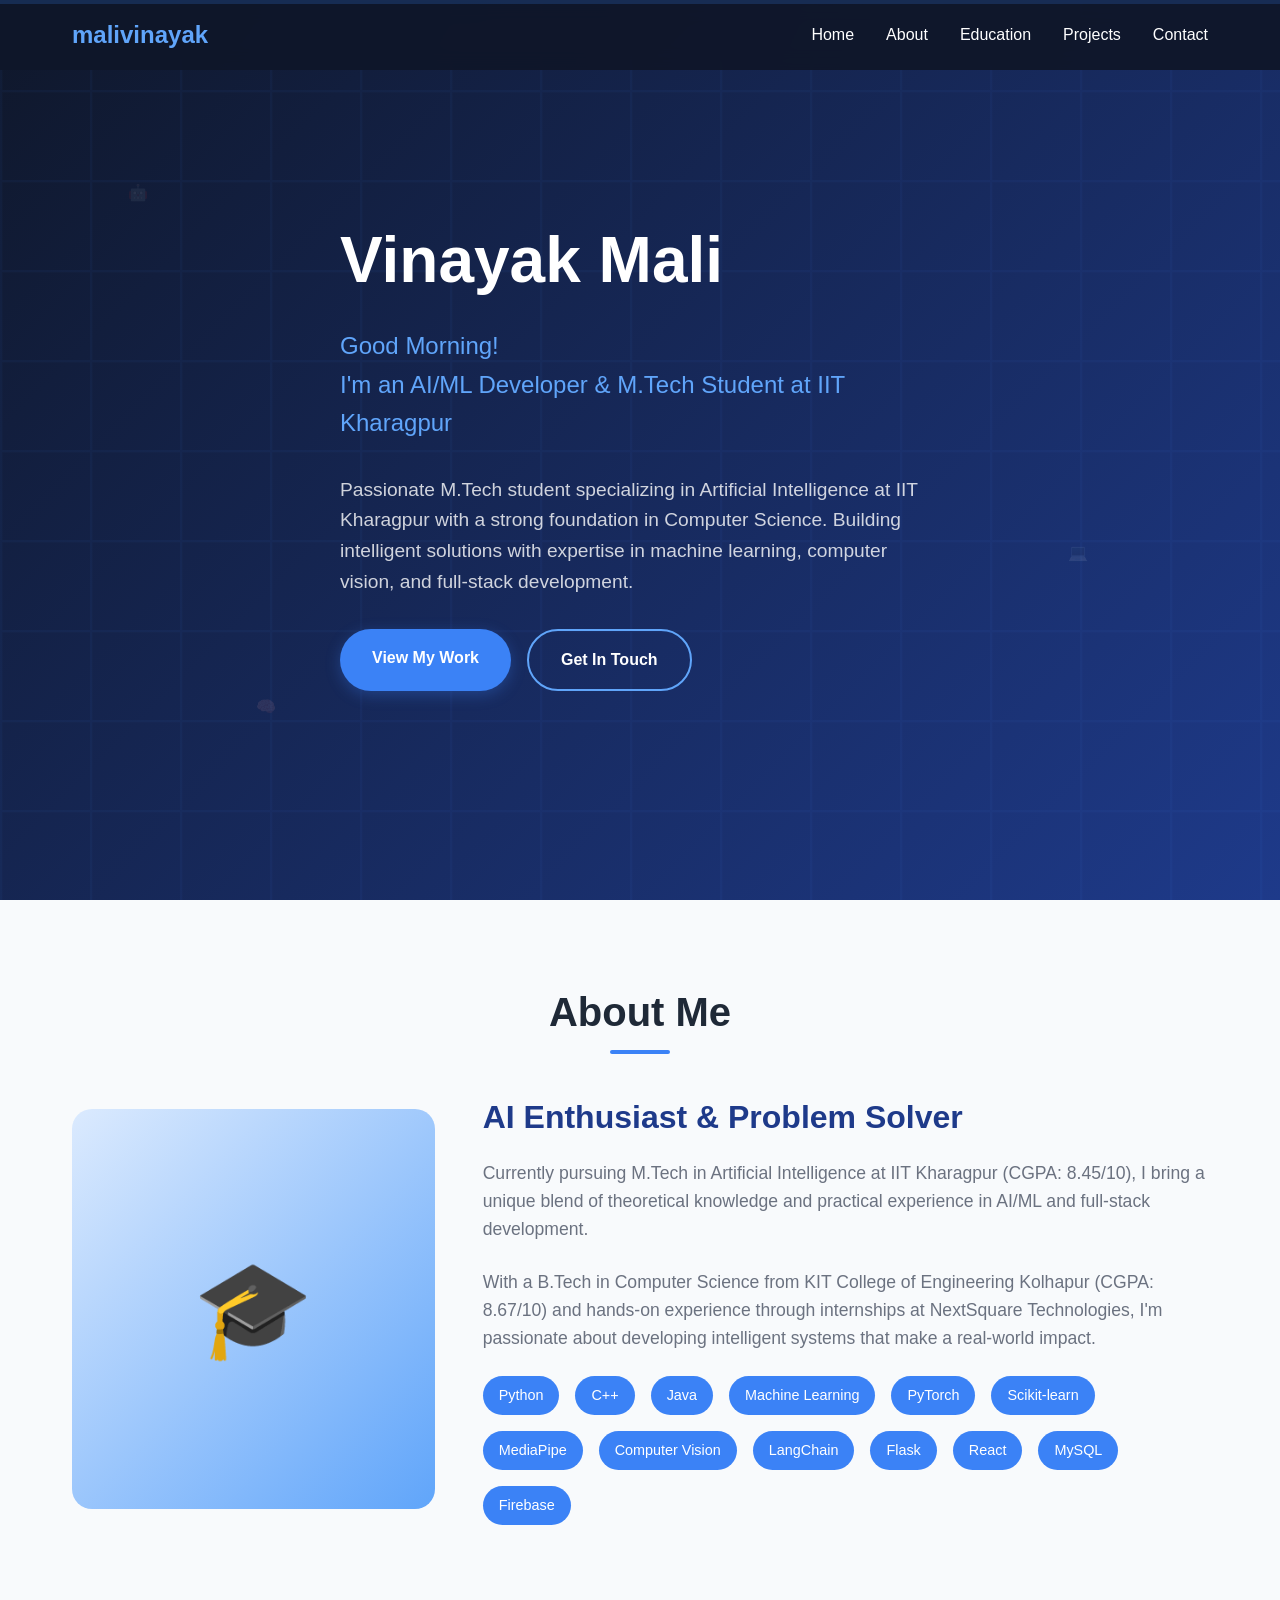
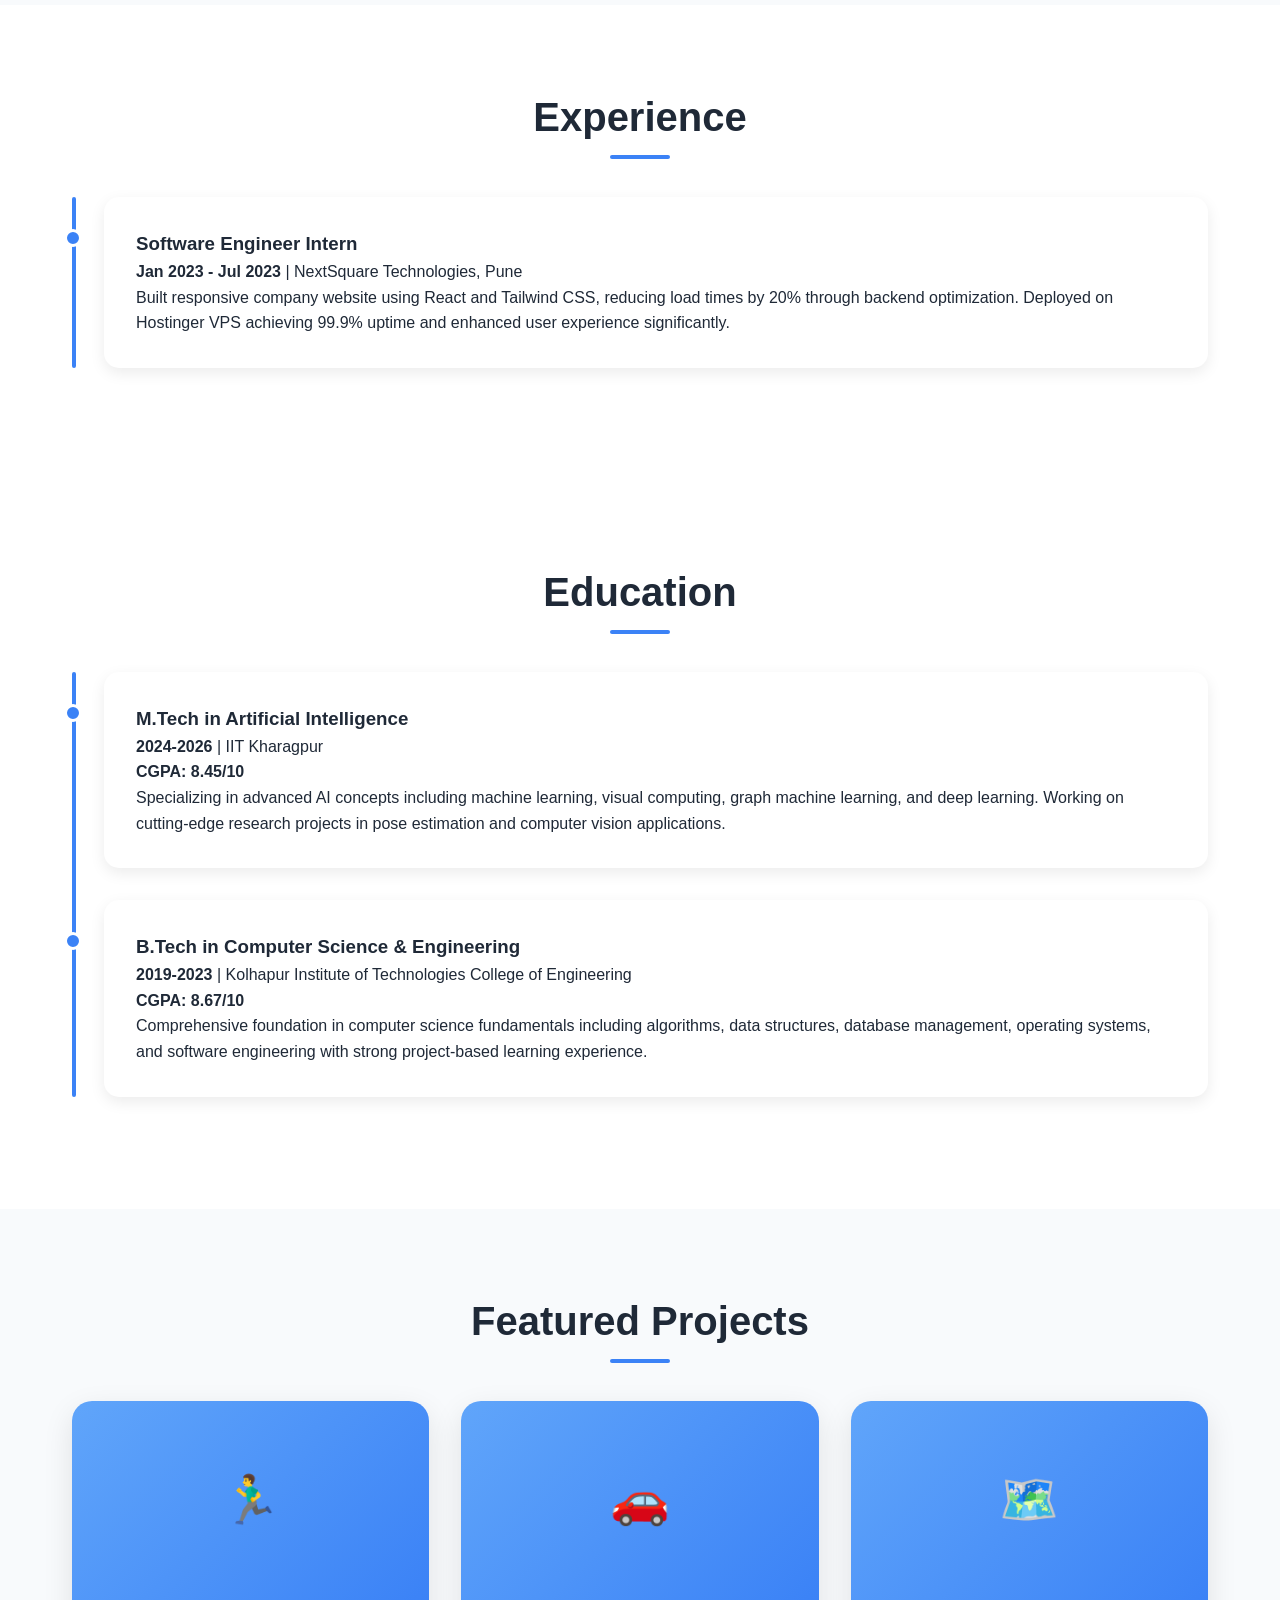
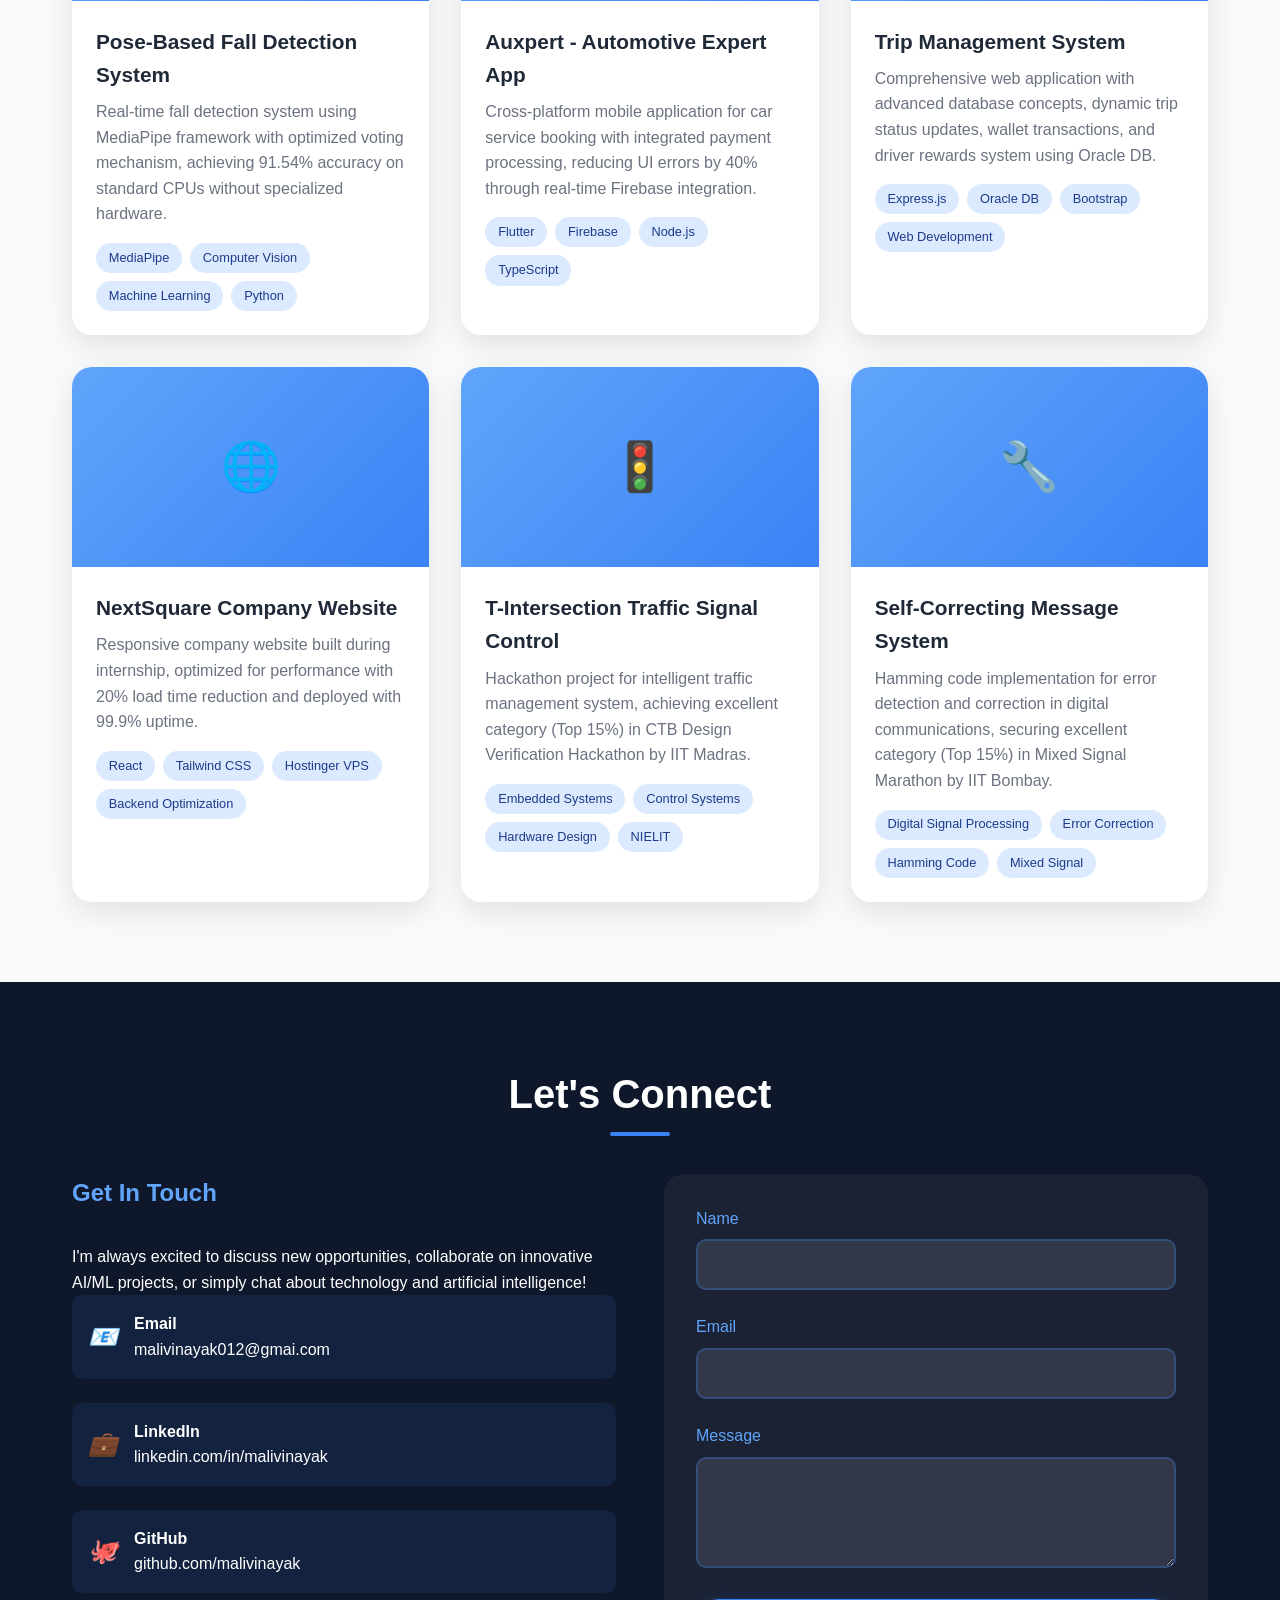
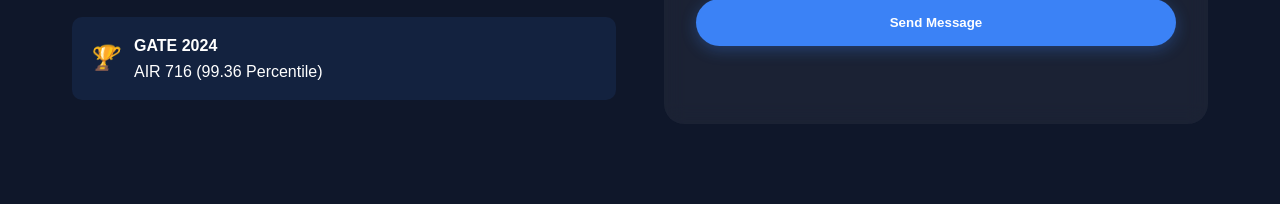
==== commit 9371ffcf: "doc: CGPA Update" ====
--- a/index.html
+++ b/index.html
@@ -669,7 +669,7 @@
                 <div class="about-image" id="aboutImage">🎓</div>
                 <div class="about-text">
                     <h3>AI Enthusiast & Problem Solver</h3>
-                    <p>Currently pursuing M.Tech in Artificial Intelligence at IIT Kharagpur (CGPA: 8.09/10), I bring a
+                    <p>Currently pursuing M.Tech in Artificial Intelligence at IIT Kharagpur (CGPA: 8.45/10), I bring a
                         unique blend of theoretical knowledge and practical experience in AI/ML and full-stack
                         development.</p>
                     <p>With a B.Tech in Computer Science from KIT College of Engineering Kolhapur (CGPA: 8.67/10) and
@@ -720,7 +720,7 @@
                 <div class="education-item" data-aos="fade-right">
                     <h3>M.Tech in Artificial Intelligence</h3>
                     <p><strong>2024-2026</strong> | IIT Kharagpur</p>
-                    <p><strong>CGPA: 8.09/10</strong></p>
+                    <p><strong>CGPA: 8.45/10</strong></p>
                     <p>Specializing in advanced AI concepts including machine learning, visual computing, graph machine
                         learning, and deep learning. Working on cutting-edge research projects in pose estimation and
                         computer vision applications.</p>
@@ -1189,4 +1189,4 @@
     </script>
 </body>
 
-</html>+</html>
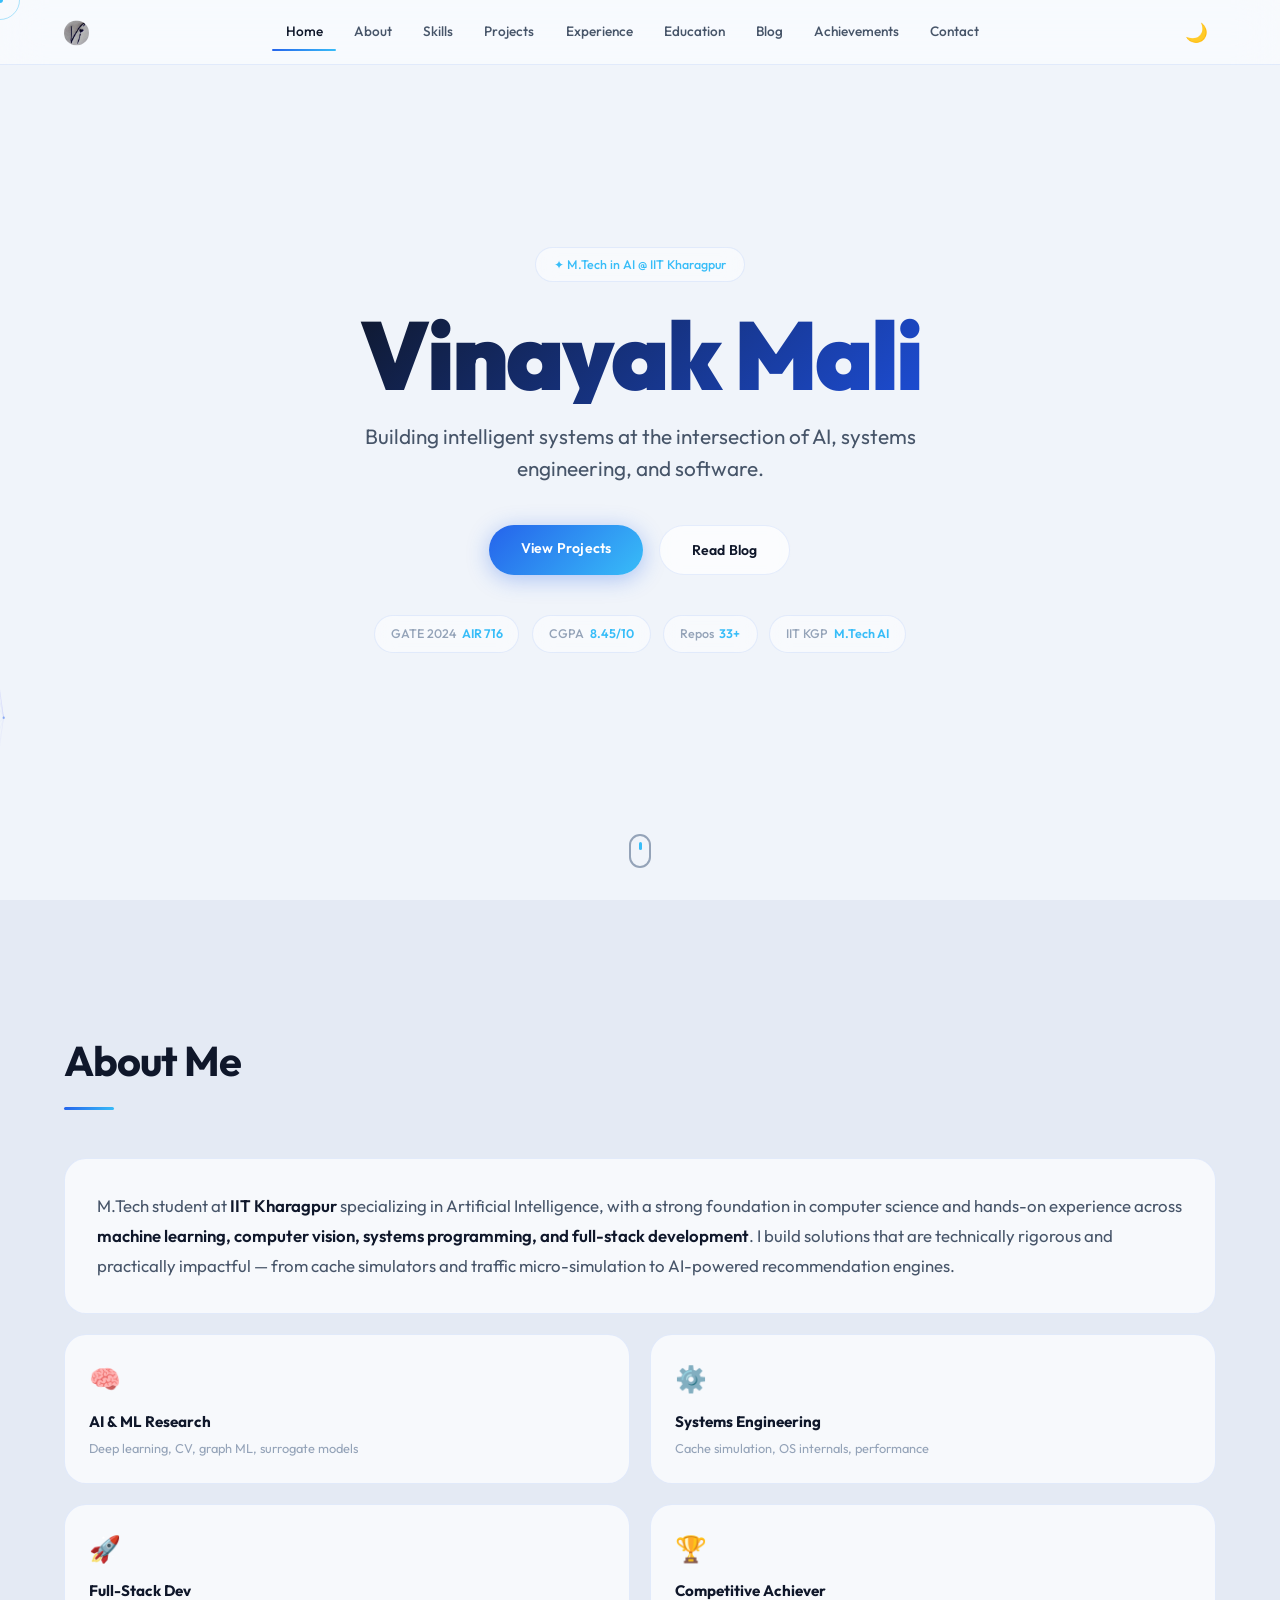
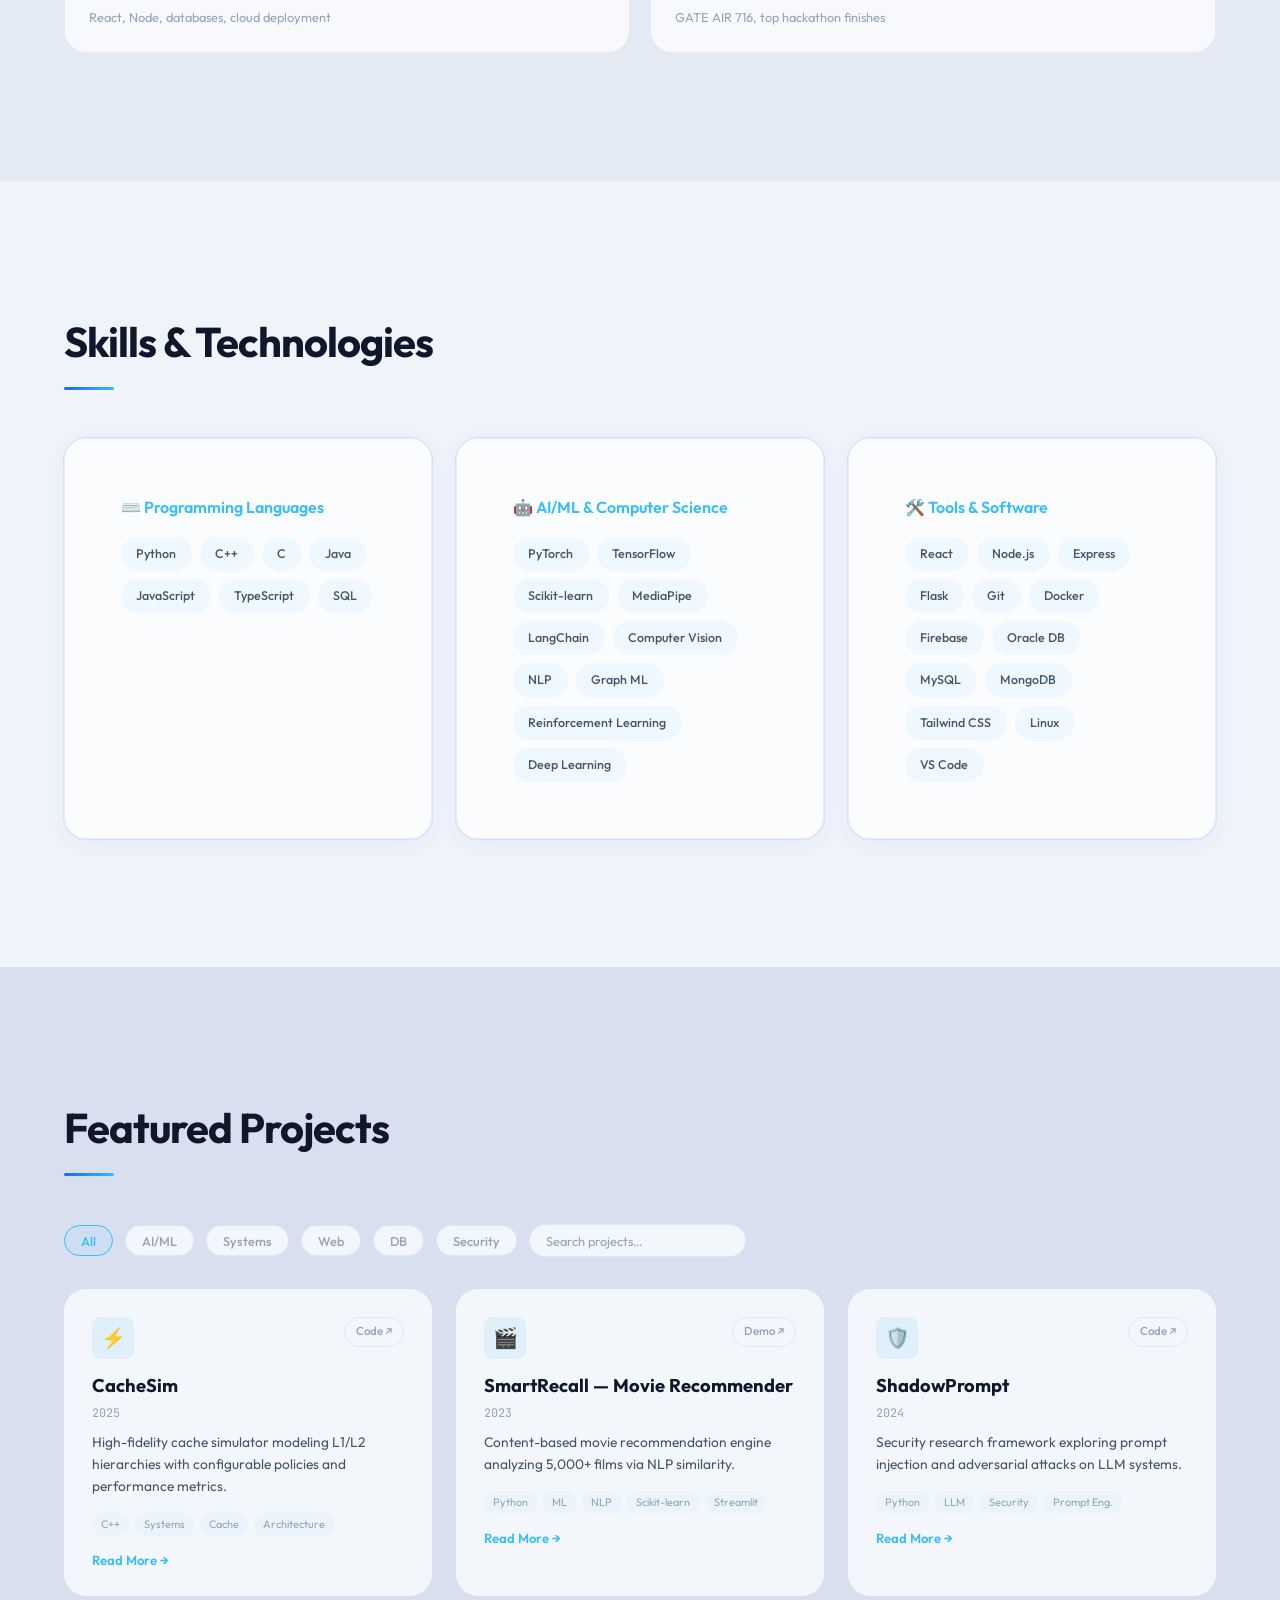
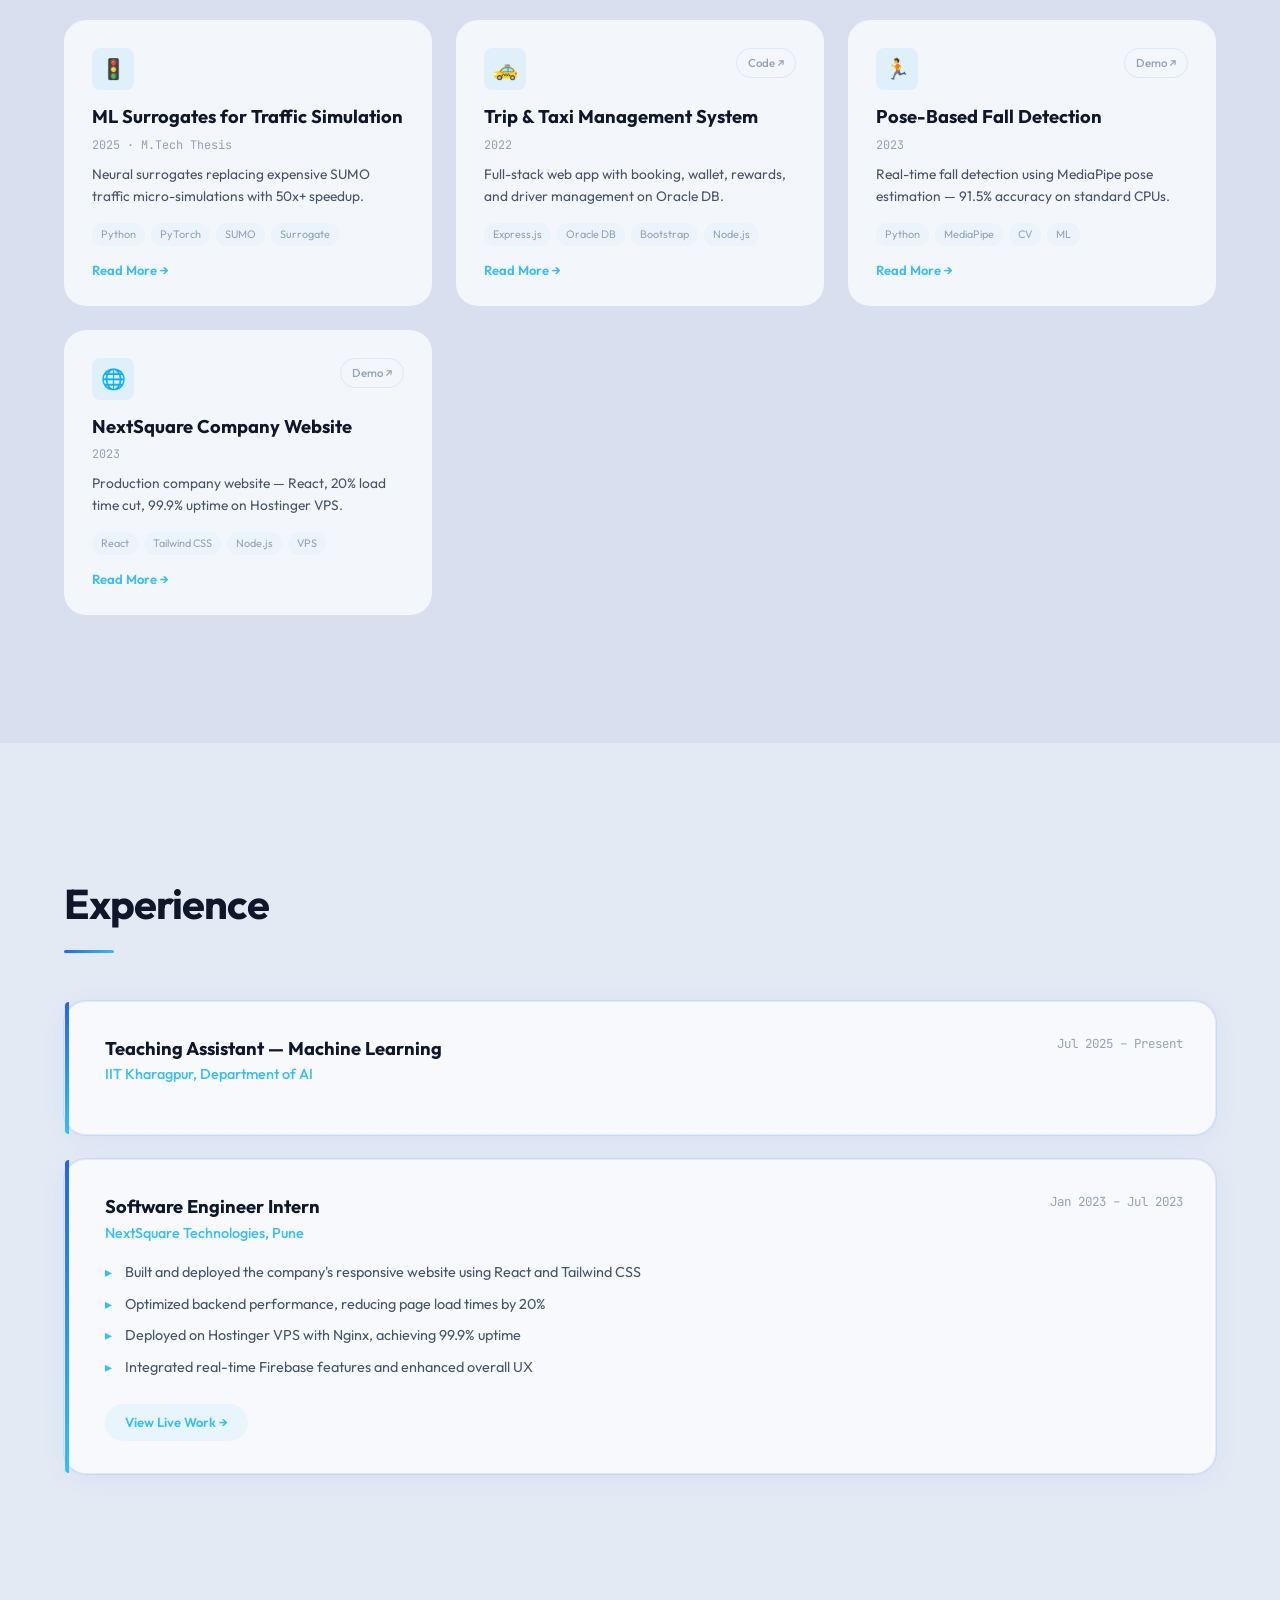
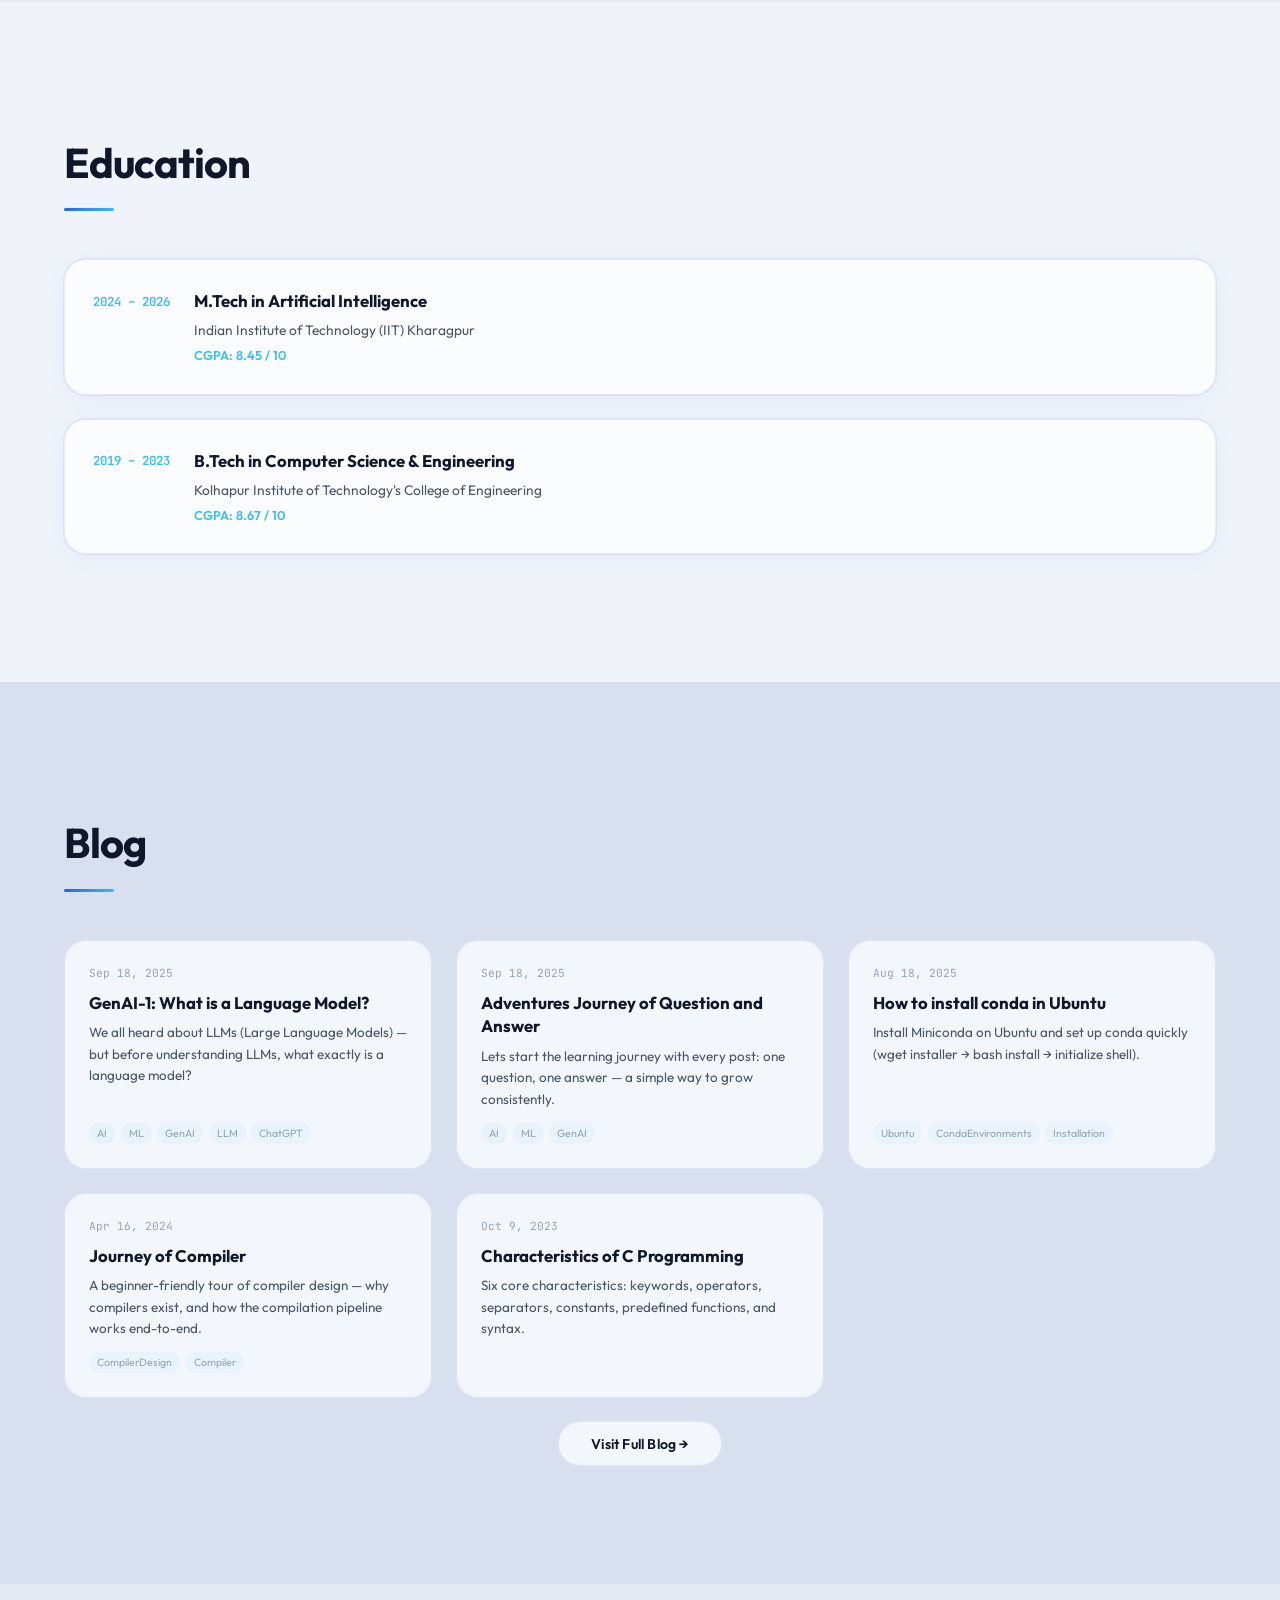
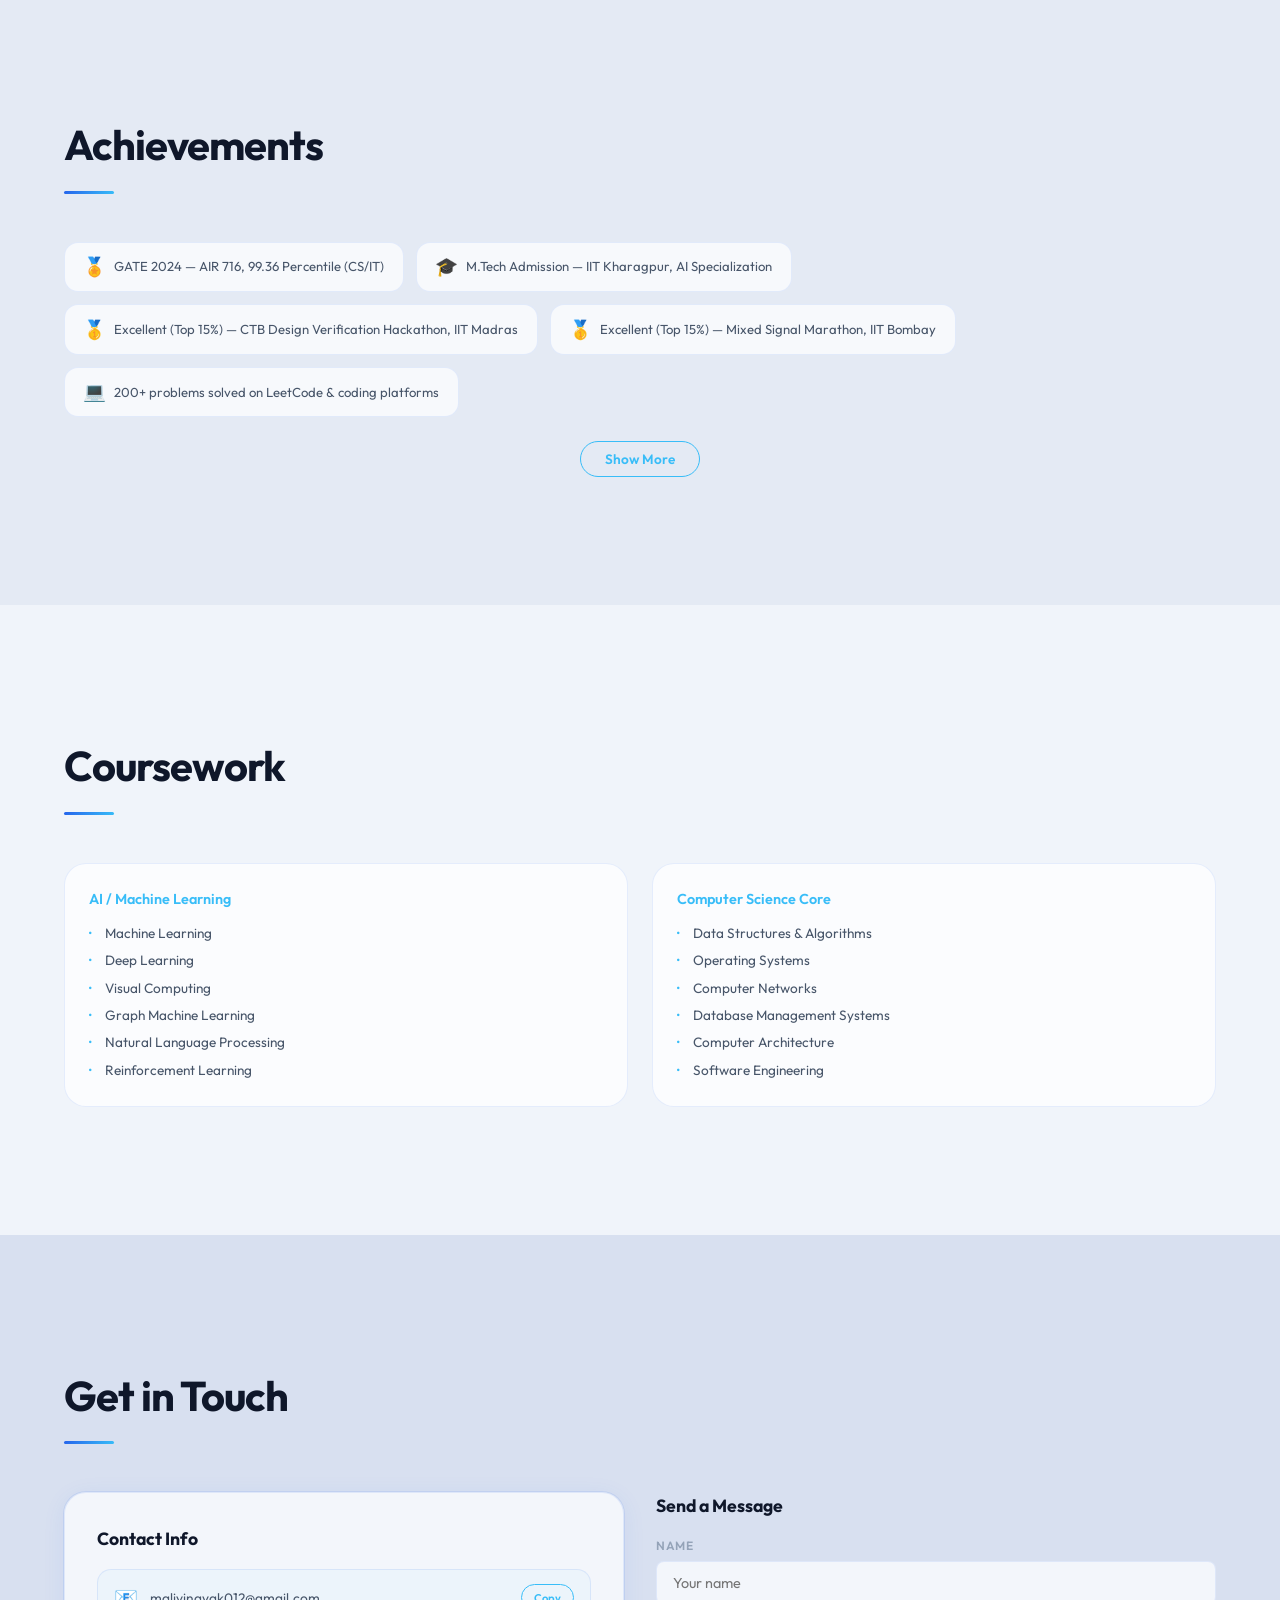
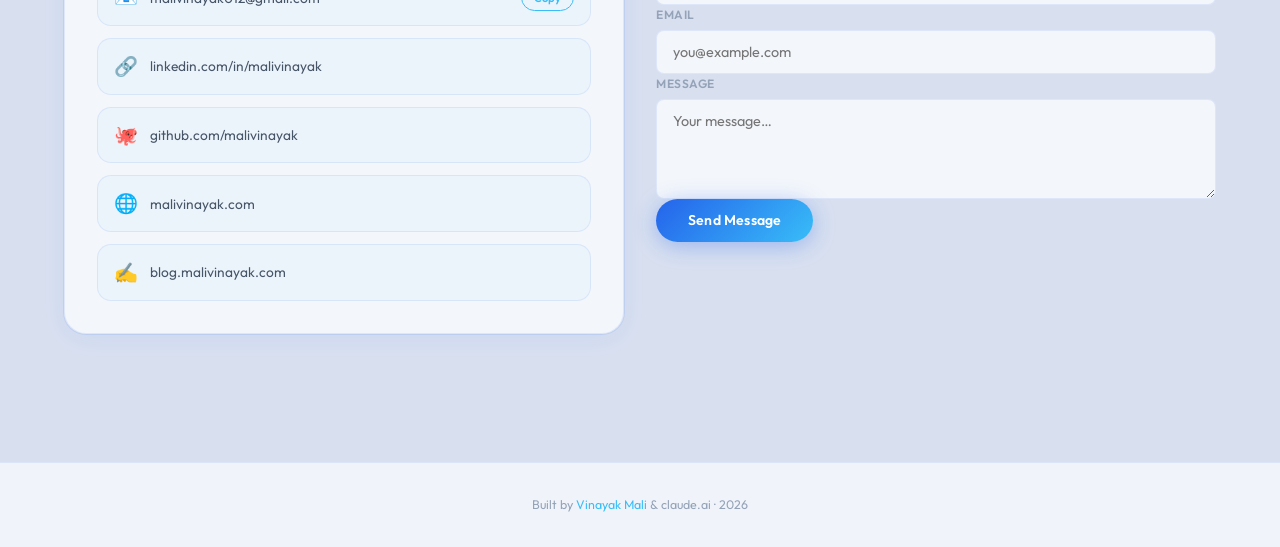
==== commit 9a247d6b: "build: developed with claude" ====
--- a/index.html
+++ b/index.html
@@ -1,1192 +1,164 @@
 <!DOCTYPE html>
-<html lang="en">
+<html lang="en" data-theme="dark">
 
 <head>
-    <meta charset="UTF-8">
-    <meta name="viewport" content="width=device-width, initial-scale=1.0">
-    <title>malivinayak - AI Developer</title>
-    <link id="favicon" rel="icon" href="images/profile.png" type="image/png">
-    <meta property="og:image" content="images/profile.png">
-    <meta property="og:title" content="Vinayak Mali | AI Researcher & MTech Student at IIT Kharagpur">
-    <meta property="og:description"
-        content="Portfolio of Vinayak Mali, an MTech AI student at IIT Kharagpur with a BTech in Computer Science and practical experience in AI and software development. Explore projects, research, and more.">
-
-    <style>
-        :root {
-            --quench-blue-dark: #1e3a8a;
-            --quench-blue: #3b82f6;
-            --quench-blue-light: #60a5fa;
-            --quench-blue-pale: #dbeafe;
-            --text-dark: #1f2937;
-            --text-light: #6b7280;
-            --bg-dark: #0f172a;
-            --bg-light: #f8fafc;
-        }
-
-        * {
-            margin: 0;
-            padding: 0;
-            box-sizing: border-box;
-        }
-
-        body {
-            font-family: 'Inter', -apple-system, BlinkMacSystemFont, sans-serif;
-            line-height: 1.6;
-            color: var(--text-dark);
-            overflow-x: hidden;
-        }
-
-        /* Smooth scrolling */
-        html {
-            scroll-behavior: smooth;
-        }
-
-        /* Navigation */
-        .navbar {
-            position: fixed;
-            top: 0;
-            width: 100%;
-            background: rgba(15, 23, 42, 0.95);
-            backdrop-filter: blur(10px);
-            z-index: 1000;
-            padding: 1rem 0;
-            transition: all 0.3s ease;
-        }
-
-        .navbar.scrolled {
-            background: rgba(15, 23, 42, 0.98);
-            box-shadow: 0 4px 20px rgba(59, 130, 246, 0.1);
-        }
-
-        .nav-container {
-            max-width: 1200px;
-            margin: 0 auto;
-            display: flex;
-            justify-content: space-between;
-            align-items: center;
-            padding: 0 2rem;
-        }
-
-        .logo {
-            font-size: 1.5rem;
-            font-weight: 700;
-            color: var(--quench-blue-light);
-            text-decoration: none;
-            transition: color 0.3s ease;
-        }
-
-        .logo:hover {
-            color: var(--quench-blue);
-        }
-
-        .nav-links {
-            display: flex;
-            list-style: none;
-            gap: 2rem;
-        }
-
-        .nav-links a {
-            color: white;
-            text-decoration: none;
-            font-weight: 500;
-            transition: all 0.3s ease;
-            position: relative;
-        }
-
-        .nav-links a::after {
-            content: '';
-            position: absolute;
-            bottom: -5px;
-            left: 0;
-            width: 0;
-            height: 2px;
-            background: var(--quench-blue);
-            transition: width 0.3s ease;
-        }
-
-        .nav-links a:hover::after {
-            width: 100%;
-        }
-
-        .nav-links a:hover {
-            color: var(--quench-blue-light);
-        }
-
-        /* Hero Section */
-        .hero {
-            min-height: 100vh;
-            background: linear-gradient(135deg, var(--bg-dark) 0%, var(--quench-blue-dark) 100%);
-            display: flex;
-            align-items: center;
-            position: relative;
-            overflow: hidden;
-        }
-
-        .hero::before {
-            content: '';
-            position: absolute;
-            top: 0;
-            left: 0;
-            right: 0;
-            bottom: 0;
-            background: url('data:image/svg+xml,<svg xmlns="http://www.w3.org/2000/svg" viewBox="0 0 100 100"><defs><pattern id="grid" width="10" height="10" patternUnits="userSpaceOnUse"><path d="M 10 0 L 0 0 0 10" fill="none" stroke="rgba(59,130,246,0.1)" stroke-width="0.5"/></pattern></defs><rect width="100" height="100" fill="url(%23grid)"/></svg>');
-            opacity: 0.5;
-        }
-
-        .hero-content {
-            max-width: 1200px;
-            margin: 0 auto;
-            padding: 0 2rem;
-            z-index: 2;
-            position: relative;
-        }
-
-        .hero-text h1 {
-            font-size: 4rem;
-            font-weight: 700;
-            color: white;
-            margin-bottom: 1rem;
-            opacity: 0;
-            animation: slideInUp 1s ease 0.2s forwards;
-        }
-
-        .hero-text .subtitle {
-            font-size: 1.5rem;
-            color: var(--quench-blue-light);
-            margin-bottom: 2rem;
-            opacity: 0;
-            animation: slideInUp 1s ease 0.4s forwards;
-        }
-
-        .hero-text p {
-            font-size: 1.2rem;
-            color: rgba(255, 255, 255, 0.8);
-            max-width: 600px;
-            margin-bottom: 2rem;
-            opacity: 0;
-            animation: slideInUp 1s ease 0.6s forwards;
-        }
-
-        .cta-buttons {
-            display: flex;
-            gap: 1rem;
-            opacity: 0;
-            animation: slideInUp 1s ease 0.8s forwards;
-        }
-
-        .btn {
-            padding: 1rem 2rem;
-            border: none;
-            border-radius: 50px;
-            font-weight: 600;
-            cursor: pointer;
-            transition: all 0.3s ease;
-            text-decoration: none;
-            display: inline-block;
-            text-align: center;
-        }
-
-        .btn-primary {
-            background: var(--quench-blue);
-            color: white;
-            box-shadow: 0 4px 15px rgba(59, 130, 246, 0.3);
-        }
-
-        .btn-primary:hover {
-            background: var(--quench-blue-dark);
-            transform: translateY(-2px);
-            box-shadow: 0 8px 25px rgba(59, 130, 246, 0.4);
-        }
-
-        .btn-secondary {
-            background: transparent;
-            color: white;
-            border: 2px solid var(--quench-blue-light);
-        }
-
-        .btn-secondary:hover {
-            background: var(--quench-blue-light);
-            color: var(--bg-dark);
-            transform: translateY(-2px);
-        }
-
-        /* Floating elements */
-        .floating-element {
-            position: absolute;
-            opacity: 0.1;
-            animation: float 6s ease-in-out infinite;
-        }
-
-        .floating-element:nth-child(1) {
-            top: 20%;
-            left: 10%;
-            animation-delay: 0s;
-        }
-
-        .floating-element:nth-child(2) {
-            top: 60%;
-            right: 15%;
-            animation-delay: 2s;
-        }
-
-        .floating-element:nth-child(3) {
-            bottom: 20%;
-            left: 20%;
-            animation-delay: 4s;
-        }
-
-        /* Sections */
-        .section {
-            padding: 5rem 0;
-        }
-
-        .container {
-            max-width: 1200px;
-            margin: 0 auto;
-            padding: 0 2rem;
-        }
-
-        .section-title {
-            text-align: center;
-            font-size: 2.5rem;
-            font-weight: 700;
-            color: var(--text-dark);
-            margin-bottom: 3rem;
-            position: relative;
-        }
-
-        .section-title::after {
-            content: '';
-            position: absolute;
-            bottom: -10px;
-            left: 50%;
-            transform: translateX(-50%);
-            width: 60px;
-            height: 4px;
-            background: var(--quench-blue);
-            border-radius: 2px;
-        }
-
-        /* About Section */
-        .about {
-            background: var(--bg-light);
-        }
-
-        .about-content {
-            display: grid;
-            grid-template-columns: 1fr 2fr;
-            gap: 3rem;
-            align-items: center;
-        }
-
-        .about-image {
-            width: 100%;
-            height: 400px;
-            background: linear-gradient(135deg, var(--quench-blue-pale), var(--quench-blue-light));
-            border-radius: 20px;
-            display: flex;
-            align-items: center;
-            justify-content: center;
-            font-size: 6rem;
-            color: var(--quench-blue);
-            cursor: pointer;
-            transition: all 0.3s ease;
-        }
-
-        .about-image:hover {
-            transform: scale(1.05) rotate(2deg);
-            box-shadow: 0 20px 40px rgba(59, 130, 246, 0.2);
-        }
-
-        .about-text h3 {
-            font-size: 2rem;
-            color: var(--quench-blue-dark);
-            margin-bottom: 1rem;
-        }
-
-        .about-text p {
-            color: var(--text-light);
-            margin-bottom: 1.5rem;
-            font-size: 1.1rem;
-        }
-
-        .skills-list {
-            display: flex;
-            flex-wrap: wrap;
-            gap: 1rem;
-        }
-
-        .skill-tag {
-            background: var(--quench-blue);
-            color: white;
-            padding: 0.5rem 1rem;
-            border-radius: 25px;
-            font-size: 0.9rem;
-            transition: all 0.3s ease;
-            cursor: pointer;
-        }
-
-        .skill-tag:hover {
-            background: var(--quench-blue-dark);
-            transform: translateY(-2px);
-        }
-
-        /* Education Section */
-        .education {
-            background: white;
-        }
-
-        .education-timeline {
-            position: relative;
-            padding-left: 2rem;
-        }
-
-        .education-timeline::before {
-            content: '';
-            position: absolute;
-            left: 0;
-            top: 0;
-            bottom: 0;
-            width: 4px;
-            background: var(--quench-blue);
-            border-radius: 2px;
-        }
-
-        .education-item {
-            position: relative;
-            margin-bottom: 2rem;
-            background: white;
-            padding: 2rem;
-            border-radius: 15px;
-            box-shadow: 0 5px 15px rgba(0, 0, 0, 0.08);
-            transition: all 0.3s ease;
-            cursor: pointer;
-        }
-
-        .education-item::before {
-            content: '';
-            position: absolute;
-            left: -2.5rem;
-            top: 2rem;
-            width: 12px;
-            height: 12px;
-            background: var(--quench-blue);
-            border-radius: 50%;
-            border: 3px solid white;
-        }
-
-        .education-item:hover {
-            transform: translateX(10px);
-            box-shadow: 0 15px 30px rgba(59, 130, 246, 0.15);
-        }
-
-        /* Projects Section */
-        .projects {
-            background: var(--bg-light);
-        }
-
-        .projects-grid {
-            display: grid;
-            grid-template-columns: repeat(auto-fit, minmax(350px, 1fr));
-            gap: 2rem;
-        }
-
-        .project-card {
-            background: white;
-            border-radius: 20px;
-            overflow: hidden;
-            box-shadow: 0 10px 30px rgba(0, 0, 0, 0.1);
-            transition: all 0.4s ease;
-            cursor: pointer;
-            position: relative;
-        }
-
-        .project-card::before {
-            content: '';
-            position: absolute;
-            top: 0;
-            left: -100%;
-            width: 100%;
-            height: 100%;
-            background: linear-gradient(90deg, transparent, rgba(59, 130, 246, 0.1), transparent);
-            transition: left 0.5s ease;
-        }
-
-        .project-card:hover::before {
-            left: 100%;
-        }
-
-        .project-card:hover {
-            transform: translateY(-10px);
-            box-shadow: 0 20px 40px rgba(59, 130, 246, 0.2);
-        }
-
-        .project-image {
-            height: 200px;
-            background: linear-gradient(135deg, var(--quench-blue-light), var(--quench-blue));
-            display: flex;
-            align-items: center;
-            justify-content: center;
-            font-size: 3rem;
-            color: white;
-        }
-
-        .project-content {
-            padding: 1.5rem;
-        }
-
-        .project-content h3 {
-            font-size: 1.3rem;
-            color: var(--text-dark);
-            margin-bottom: 0.5rem;
-        }
-
-        .project-content p {
-            color: var(--text-light);
-            margin-bottom: 1rem;
-        }
-
-        .project-tags {
-            display: flex;
-            flex-wrap: wrap;
-            gap: 0.5rem;
-        }
-
-        .project-tag {
-            background: var(--quench-blue-pale);
-            color: var(--quench-blue-dark);
-            padding: 0.3rem 0.8rem;
-            border-radius: 15px;
-            font-size: 0.8rem;
-        }
-
-        /* Contact Section */
-        .contact {
-            background: var(--bg-dark);
-            color: white;
-        }
-
-        .contact .section-title {
-            color: white;
-        }
-
-        .contact-content {
-            display: grid;
-            grid-template-columns: 1fr 1fr;
-            gap: 3rem;
-        }
-
-        .contact-info h3 {
-            color: var(--quench-blue-light);
-            margin-bottom: 2rem;
-            font-size: 1.5rem;
-        }
-
-        .contact-item {
-            display: flex;
-            align-items: center;
-            margin-bottom: 1.5rem;
-            padding: 1rem;
-            background: rgba(59, 130, 246, 0.1);
-            border-radius: 10px;
-            transition: all 0.3s ease;
-            cursor: pointer;
-        }
-
-        .contact-item:hover {
-            background: rgba(59, 130, 246, 0.2);
-            transform: translateX(10px);
-        }
-
-        .contact-item i {
-            font-size: 1.5rem;
-            color: var(--quench-blue-light);
-            margin-right: 1rem;
-        }
-
-        .contact-form {
-            background: rgba(255, 255, 255, 0.05);
-            padding: 2rem;
-            border-radius: 20px;
-            backdrop-filter: blur(10px);
-        }
-
-        .form-group {
-            margin-bottom: 1.5rem;
-        }
-
-        .form-group label {
-            display: block;
-            margin-bottom: 0.5rem;
-            color: var(--quench-blue-light);
-        }
-
-        .form-group input,
-        .form-group textarea {
-            width: 100%;
-            padding: 1rem;
-            border: 2px solid rgba(59, 130, 246, 0.3);
-            border-radius: 10px;
-            background: rgba(255, 255, 255, 0.1);
-            color: white;
-            transition: all 0.3s ease;
-        }
-
-        .form-group input:focus,
-        .form-group textarea:focus {
-            outline: none;
-            border-color: var(--quench-blue);
-            box-shadow: 0 0 10px rgba(59, 130, 246, 0.3);
-        }
-
-        /* Animations */
-        @keyframes slideInUp {
-            from {
-                opacity: 0;
-                transform: translateY(50px);
-            }
-
-            to {
-                opacity: 1;
-                transform: translateY(0);
-            }
-        }
-
-        @keyframes float {
-
-            0%,
-            100% {
-                transform: translateY(0px);
-            }
-
-            50% {
-                transform: translateY(-20px);
-            }
-        }
-
-        @keyframes pulse {
-
-            0%,
-            100% {
-                opacity: 0.5;
-            }
-
-            50% {
-                opacity: 1;
-            }
-        }
-
-        /* Responsive Design */
-        @media (max-width: 768px) {
-            .nav-links {
-                display: none;
-            }
-
-            .hero-text h1 {
-                font-size: 2.5rem;
-            }
-
-            .about-content {
-                grid-template-columns: 1fr;
-                text-align: center;
-            }
-
-            .contact-content {
-                grid-template-columns: 1fr;
-            }
-
-            .cta-buttons {
-                flex-direction: column;
-            }
-        }
-
-        /* Scroll indicators */
-        .scroll-indicator {
-            position: fixed;
-            top: 0;
-            left: 0;
-            width: 100%;
-            height: 4px;
-            background: rgba(59, 130, 246, 0.2);
-            z-index: 9999;
-        }
-
-        .scroll-progress {
-            height: 100%;
-            background: var(--quench-blue);
-            width: 0%;
-            transition: width 0.1s ease;
-        }
-    </style>
+  <meta charset="UTF-8">
+  <meta name="viewport" content="width=device-width, initial-scale=1.0">
+  <meta name="description" content="Vinayak Mali — AI/ML & Systems Engineer. M.Tech at IIT Kharagpur.">
+  <meta name="author" content="Vinayak Mali">
+  <meta name="theme-color" content="#050816">
+  <title>Vinayak Mali — AI/ML & Systems Engineer</title>
+  <link rel="preconnect" href="https://fonts.googleapis.com">
+  <link rel="preconnect" href="https://fonts.gstatic.com" crossorigin>
+  <link
+    href="https://fonts.googleapis.com/css2?family=Outfit:wght@300;400;500;600;700;800;900&family=JetBrains+Mono:wght@400;500;600&display=swap"
+    rel="stylesheet">
+  <link rel="stylesheet" href="styles.css">
 </head>
 
 <body>
-    <!-- Scroll Progress Indicator -->
-    <div class="scroll-indicator">
-        <div class="scroll-progress" id="scrollProgress"></div>
+  <!-- Custom cursor -->
+  <div class="cursor-dot" id="cursor-dot" aria-hidden="true"></div>
+  <div class="cursor-ring" id="cursor-ring" aria-hidden="true"></div>
+
+  <!-- Navbar -->
+  <nav id="navbar" class="navbar" role="navigation" aria-label="Main navigation">
+    <div class="nav-inner">
+      <a href="#hero" class="nav-logo" id="nav-logo" aria-label="Home">
+        <!-- <span class="logo-bracket">&lt;</span> -->
+        <img src="images/profile.png" alt="malivinayak" class="logo-avatar">
+        <!-- <span class="logo-bracket">/&gt;</span> -->
+      </a>
+
+      <ul class="nav-links" id="nav-links" role="menubar"></ul>
+      <div class="nav-actions">
+        <button class="theme-toggle" id="theme-toggle" aria-label="Toggle theme" type="button">
+          <span class="theme-icon" id="theme-icon"></span>
+        </button>
+        <button class="hamburger" id="hamburger" aria-label="Open menu" aria-expanded="false" type="button">
+          <span></span><span></span><span></span>
+        </button>
+      </div>
     </div>
+    <div class="mobile-menu" id="mobile-menu" aria-hidden="true">
+      <ul class="mobile-nav-links" id="mobile-nav-links" role="menu"></ul>
+    </div>
+  </nav>
 
-    <!-- Navigation -->
-    <nav class="navbar" id="navbar">
-        <div class="nav-container">
-            <a href="#home" class="logo">malivinayak</a>
-            <ul class="nav-links">
-                <li><a href="#home">Home</a></li>
-                <li><a href="#about">About</a></li>
-                <li><a href="#education">Education</a></li>
-                <li><a href="#projects">Projects</a></li>
-                <li><a href="#contact">Contact</a></li>
-            </ul>
+  <main id="main-content">
+    <!-- HERO -->
+    <section id="hero" class="section hero-section">
+      <canvas id="hero-canvas" class="hero-canvas" aria-hidden="true"></canvas>
+      <div class="hero-content">
+        <div class="hero-badge" id="hero-badge"></div>
+        <h1 class="hero-title" id="hero-title"></h1>
+        <p class="hero-subtitle" id="hero-subtitle"></p>
+        <div class="hero-ctas" id="hero-ctas"></div>
+        <div class="hero-stats" id="hero-stats"></div>
+      </div>
+      <div class="scroll-indicator" aria-hidden="true">
+        <div class="scroll-mouse">
+          <div class="scroll-wheel"></div>
         </div>
-    </nav>
-
-    <!-- Hero Section -->
-    <section class="hero" id="home">
-        <div class="floating-element">🤖</div>
-        <div class="floating-element">💻</div>
-        <div class="floating-element">🧠</div>
-
-        <div class="hero-content">
-            <div class="hero-text">
-                <h1>Vinayak Mali</h1>
-                <p class="subtitle">AI/ML Developer & M.Tech Student at IIT Kharagpur</p>
-                <p>Passionate M.Tech student specializing in Artificial Intelligence at IIT Kharagpur with a strong
-                    foundation in Computer Science. Building intelligent solutions with expertise in machine learning,
-                    computer vision, and full-stack development.</p>
-                <div class="cta-buttons">
-                    <a href="#projects" class="btn btn-primary">View My Work</a>
-                    <a href="#contact" class="btn btn-secondary">Get In Touch</a>
-                </div>
-            </div>
-        </div>
+      </div>
     </section>
 
-    <!-- About Section -->
-    <section class="section about" id="about">
-        <div class="container">
-            <h2 class="section-title">About Me</h2>
-            <div class="about-content">
-                <div class="about-image" id="aboutImage">🎓</div>
-                <div class="about-text">
-                    <h3>AI Enthusiast & Problem Solver</h3>
-                    <p>Currently pursuing M.Tech in Artificial Intelligence at IIT Kharagpur (CGPA: 8.45/10), I bring a
-                        unique blend of theoretical knowledge and practical experience in AI/ML and full-stack
-                        development.</p>
-                    <p>With a B.Tech in Computer Science from KIT College of Engineering Kolhapur (CGPA: 8.67/10) and
-                        hands-on experience through internships at NextSquare Technologies, I'm passionate about
-                        developing intelligent systems that make a real-world impact.</p>
-                    <div class="skills-list">
-                        <span class="skill-tag">Python</span>
-                        <span class="skill-tag">C++</span>
-                        <span class="skill-tag">Java</span>
-                        <span class="skill-tag">Machine Learning</span>
-                        <span class="skill-tag">PyTorch</span>
-                        <span class="skill-tag">Scikit-learn</span>
-                        <span class="skill-tag">MediaPipe</span>
-                        <span class="skill-tag">Computer Vision</span>
-                        <span class="skill-tag">LangChain</span>
-                        <span class="skill-tag">Flask</span>
-                        <span class="skill-tag">React</span>
-                        <span class="skill-tag">MySQL</span>
-                        <span class="skill-tag">Firebase</span>
-                    </div>
-                </div>
-            </div>
-        </div>
+    <!-- ABOUT -->
+    <section id="about" class="section section--about">
+      <canvas class="section-canvas" data-effect="grid" aria-hidden="true"></canvas>
+      <div class="container">
+        <h2 class="section-heading glitch-heading" data-text="About Me">About Me</h2>
+        <div class="about-grid" id="about-content"></div>
+      </div>
     </section>
 
-    <!-- Experience Section -->
-    <section class="section education" id="education">
-        <div class="container">
-            <h2 class="section-title">Experience</h2>
-            <div class="education-timeline">
-
-                <div class="education-item" data-aos="fade-right">
-                    <h3>Software Engineer Intern</h3>
-                    <p><strong>Jan 2023 - Jul 2023</strong> | NextSquare Technologies, Pune</p>
-                    <p>Built responsive company website using React and Tailwind CSS, reducing load times by 20% through
-                        backend optimization. Deployed on Hostinger VPS achieving 99.9% uptime and enhanced user
-                        experience significantly.</p>
-                </div>
-            </div>
-        </div>
+    <!-- SKILLS -->
+    <section id="skills" class="section section--skills">
+      <canvas class="section-canvas" data-effect="wave" aria-hidden="true"></canvas>
+      <div class="container">
+        <h2 class="section-heading glitch-heading" data-text="Skills & Technologies">Skills & Technologies</h2>
+        <div class="skills-grid" id="skills-content"></div>
+      </div>
     </section>
 
-    <!-- Education Section -->
-    <section class="section education" id="education">
-        <div class="container">
-            <h2 class="section-title">Education</h2>
-            <div class="education-timeline">
-                <div class="education-item" data-aos="fade-right">
-                    <h3>M.Tech in Artificial Intelligence</h3>
-                    <p><strong>2024-2026</strong> | IIT Kharagpur</p>
-                    <p><strong>CGPA: 8.45/10</strong></p>
-                    <p>Specializing in advanced AI concepts including machine learning, visual computing, graph machine
-                        learning, and deep learning. Working on cutting-edge research projects in pose estimation and
-                        computer vision applications.</p>
-                </div>
-
-                <div class="education-item" data-aos="fade-right">
-                    <h3>B.Tech in Computer Science & Engineering</h3>
-                    <p><strong>2019-2023</strong> | Kolhapur Institute of Technologies College of Engineering</p>
-                    <p><strong>CGPA: 8.67/10</strong></p>
-                    <p>Comprehensive foundation in computer science fundamentals including algorithms, data structures,
-                        database management, operating systems, and software engineering with strong project-based
-                        learning experience.</p>
-                </div>
-            </div>
+    <!-- PROJECTS -->
+    <section id="projects" class="section section--projects">
+      <canvas class="section-canvas" data-effect="constellation" aria-hidden="true"></canvas>
+      <div class="container">
+        <h2 class="section-heading glitch-heading" data-text="Featured Projects">Featured Projects</h2>
+        <div class="projects-toolbar" id="projects-toolbar"></div>
+        <div class="projects-grid" id="projects-grid"></div>
+      </div>
     </section>
 
-    <!-- Projects Section -->
-    <section class="section projects" id="projects">
-        <div class="container">
-            <h2 class="section-title">Featured Projects</h2>
-            <div class="projects-grid">
-                <div class="project-card" data-project="fall-detection">
-                    <div class="project-image">🏃‍♂️</div>
-                    <div class="project-content">
-                        <h3>Pose-Based Fall Detection System</h3>
-                        <p>Real-time fall detection system using MediaPipe framework with optimized voting mechanism,
-                            achieving 91.54% accuracy on standard CPUs without specialized hardware.</p>
-                        <div class="project-tags">
-                            <span class="project-tag">MediaPipe</span>
-                            <span class="project-tag">Computer Vision</span>
-                            <span class="project-tag">Machine Learning</span>
-                            <span class="project-tag">Python</span>
-                        </div>
-                    </div>
-                </div>
-
-                <div class="project-card" data-project="auxpert">
-                    <div class="project-image">🚗</div>
-                    <div class="project-content">
-                        <h3>Auxpert - Automotive Expert App</h3>
-                        <p>Cross-platform mobile application for car service booking with integrated payment processing,
-                            reducing UI errors by 40% through real-time Firebase integration.</p>
-                        <div class="project-tags">
-                            <span class="project-tag">Flutter</span>
-                            <span class="project-tag">Firebase</span>
-                            <span class="project-tag">Node.js</span>
-                            <span class="project-tag">TypeScript</span>
-                        </div>
-                    </div>
-                </div>
-
-                <div class="project-card" data-project="trip-management">
-                    <div class="project-image">🗺️</div>
-                    <div class="project-content">
-                        <h3>Trip Management System</h3>
-                        <p>Comprehensive web application with advanced database concepts, dynamic trip status updates,
-                            wallet transactions, and driver rewards system using Oracle DB.</p>
-                        <div class="project-tags">
-                            <span class="project-tag">Express.js</span>
-                            <span class="project-tag">Oracle DB</span>
-                            <span class="project-tag">Bootstrap</span>
-                            <span class="project-tag">Web Development</span>
-                        </div>
-                    </div>
-                </div>
-
-                <div class="project-card" data-project="company-website">
-                    <div class="project-image">🌐</div>
-                    <div class="project-content">
-                        <h3>NextSquare Company Website</h3>
-                        <p>Responsive company website built during internship, optimized for performance with 20% load
-                            time reduction and deployed with 99.9% uptime.</p>
-                        <div class="project-tags">
-                            <span class="project-tag">React</span>
-                            <span class="project-tag">Tailwind CSS</span>
-                            <span class="project-tag">Hostinger VPS</span>
-                            <span class="project-tag">Backend Optimization</span>
-                        </div>
-                    </div>
-                </div>
-
-                <div class="project-card" data-project="traffic-control">
-                    <div class="project-image">🚦</div>
-                    <div class="project-content">
-                        <h3>T-Intersection Traffic Signal Control</h3>
-                        <p>Hackathon project for intelligent traffic management system, achieving excellent category
-                            (Top 15%) in CTB Design Verification Hackathon by IIT Madras.</p>
-                        <div class="project-tags">
-                            <span class="project-tag">Embedded Systems</span>
-                            <span class="project-tag">Control Systems</span>
-                            <span class="project-tag">Hardware Design</span>
-                            <span class="project-tag">NIELIT</span>
-                        </div>
-                    </div>
-                </div>
-
-                <div class="project-card" data-project="hamming-code">
-                    <div class="project-image">🔧</div>
-                    <div class="project-content">
-                        <h3>Self-Correcting Message System</h3>
-                        <p>Hamming code implementation for error detection and correction in digital communications,
-                            securing excellent category (Top 15%) in Mixed Signal Marathon by IIT Bombay.</p>
-                        <div class="project-tags">
-                            <span class="project-tag">Digital Signal Processing</span>
-                            <span class="project-tag">Error Correction</span>
-                            <span class="project-tag">Hamming Code</span>
-                            <span class="project-tag">Mixed Signal</span>
-                        </div>
-                    </div>
-                </div>
-            </div>
-        </div>
+    <!-- EXPERIENCE -->
+    <section id="experience" class="section section--experience">
+      <canvas class="section-canvas" data-effect="matrix" aria-hidden="true"></canvas>
+      <div class="container">
+        <h2 class="section-heading glitch-heading" data-text="Experience">Experience</h2>
+        <div class="experience-content" id="experience-content"></div>
+      </div>
     </section>
 
-    <!-- Contact Section -->
-    <section class="section contact" id="contact">
-        <div class="container">
-            <h2 class="section-title">Let's Connect</h2>
-            <div class="contact-content">
-                <div class="contact-info">
-                    <h3>Get In Touch</h3>
-                    <p>I'm always excited to discuss new opportunities, collaborate on innovative AI/ML projects, or
-                        simply chat about technology and artificial intelligence!</p>
-
-                    <div class="contact-item">
-                        <i>📧</i>
-                        <div>
-                            <strong>Email</strong><br>
-                            malivinayak012@gmai.com
-                        </div>
-                    </div>
-
-                    <div class="contact-item">
-                        <i>💼</i>
-                        <div>
-                            <strong>LinkedIn</strong><br>
-                            linkedin.com/in/malivinayak
-                        </div>
-                    </div>
-
-                    <div class="contact-item">
-                        <i>🐙</i>
-                        <div>
-                            <strong>GitHub</strong><br>
-                            github.com/malivinayak
-                        </div>
-                    </div>
-
-                    <div class="contact-item">
-                        <i>🏆</i>
-                        <div>
-                            <strong>GATE 2024</strong><br>
-                            AIR 716 (99.36 Percentile)
-                        </div>
-                    </div>
-                </div>
-
-                <form class="contact-form" id="contactForm">
-                    <div class="form-group">
-                        <label for="name">Name</label>
-                        <input type="text" id="name" name="name" required>
-                    </div>
-                    <div class="form-group">
-                        <label for="email">Email</label>
-                        <input type="email" id="email" name="email" required>
-                    </div>
-                    <div class="form-group">
-                        <label for="message">Message</label>
-                        <textarea id="message" name="message" rows="5" required></textarea>
-                    </div>
-                    <button type="submit" class="btn btn-primary" style="width: 100%;">Send Message</button>
-                </form>
-            </div>
-        </div>
+    <!-- EDUCATION -->
+    <section id="education" class="section section--education">
+      <canvas class="section-canvas" data-effect="particles" aria-hidden="true"></canvas>
+      <div class="container">
+        <h2 class="section-heading glitch-heading" data-text="Education">Education</h2>
+        <div class="education-timeline" id="education-timeline"></div>
+      </div>
     </section>
 
-    <script>
-        // Scroll Progress Indicator
-        window.addEventListener('scroll', () => {
-            const scrollTop = document.documentElement.scrollTop;
-            const scrollBottom = document.documentElement.scrollHeight - document.documentElement.clientHeight;
-            const scrollPercent = scrollTop / scrollBottom * 100;
-            document.getElementById('scrollProgress').style.width = scrollPercent + '%';
-        });
+    <!-- BLOG -->
+    <section id="blog" class="section section--blog">
+      <div class="container">
+        <h2 class="section-heading glitch-heading" data-text="Blog">Blog</h2>
+        <div class="blog-grid" id="blog-grid"></div>
+        <div class="blog-cta" id="blog-cta"></div>
+      </div>
+    </section>
 
-        // Navbar scroll effect
-        window.addEventListener('scroll', () => {
-            const navbar = document.getElementById('navbar');
-            if (window.scrollY > 100) {
-                navbar.classList.add('scrolled');
-            } else {
-                navbar.classList.remove('scrolled');
-            }
-        });
+    <!-- ACHIEVEMENTS -->
+    <section id="achievements" class="section section--achievements">
+      <div class="container">
+        <h2 class="section-heading glitch-heading" data-text="Achievements">Achievements</h2>
+        <div class="achievements-grid" id="achievements-grid"></div>
+        <button class="show-more-btn" id="achievements-toggle" type="button" style="display:none;">Show More</button>
+      </div>
+    </section>
 
-        // Smooth scroll for navigation links
-        document.querySelectorAll('a[href^="#"]').forEach(anchor => {
-            anchor.addEventListener('click', function (e) {
-                e.preventDefault();
-                const target = document.querySelector(this.getAttribute('href'));
-                if (target) {
-                    target.scrollIntoView({
-                        behavior: 'smooth',
-                        block: 'start'
-                    });
-                }
-            })
-        });
+    <!-- COURSEWORK -->
+    <section id="coursework" class="section section--coursework">
+      <div class="container">
+        <h2 class="section-heading glitch-heading" data-text="Coursework">Coursework</h2>
+        <div class="coursework-grid" id="coursework-grid"></div>
+      </div>
+    </section>
 
-        // Skill tags interaction
-        document.querySelectorAll('.skill-tag').forEach(tag => {
-            tag.addEventListener('click', function () {
-                this.style.animation = 'pulse 0.5s ease';
-                setTimeout(() => {
-                    this.style.animation = '';
-                }, 500);
-            });
-        });
+    <!-- CONTACT -->
+    <section id="contact" class="section section--contact">
+      <canvas class="section-canvas" data-effect="aurora" aria-hidden="true"></canvas>
+      <div class="container">
+        <h2 class="section-heading glitch-heading" data-text="Get in Touch">Get in Touch</h2>
+        <div class="contact-grid" id="contact-grid"></div>
+      </div>
+    </section>
+  </main>
 
-        // Education timeline items interaction
-        document.querySelectorAll('.education-item').forEach(item => {
-            item.addEventListener('mouseenter', function () {
-                this.style.borderLeft = '5px solid var(--quench-blue)';
-            });
+  <footer class="footer" id="footer"></footer>
 
-            item.addEventListener('mouseleave', function () {
-                this.style.borderLeft = 'none';
-            });
+  <!-- Project Modal -->
+  <div class="modal-overlay" id="project-modal" role="dialog" aria-modal="true" aria-hidden="true" tabindex="-1">
+    <div class="modal-content" id="modal-content">
+      <button class="modal-close" id="modal-close" aria-label="Close" type="button">&times;</button>
+      <div id="modal-body"></div>
+    </div>
+  </div>
 
-            item.addEventListener('click', function () {
-                this.style.background = 'var(--quench-blue-pale)';
-                setTimeout(() => {
-                    this.style.background = 'white';
-                }, 300);
-            });
-        });
+  <!-- Toast -->
+  <div class="toast-container" id="toast-container" aria-live="polite"></div>
 
-        // Contact form interaction
-        const contactForm = document.getElementById('contactForm');
-        contactForm.addEventListener('submit', function (e) {
-            e.preventDefault();
-
-            // Form validation
-            const name = document.getElementById('name').value;
-            const email = document.getElementById('email').value;
-            const message = document.getElementById('message').value;
-
-            if (!name || !email || !message) {
-                alert('Please fill in all fields');
-                return;
-            }
-
-            // Simulate form submission
-            const submitBtn = this.querySelector('button[type="submit"]');
-            const originalText = submitBtn.textContent;
-            submitBtn.textContent = 'Sending...';
-            submitBtn.disabled = true;
-
-            setTimeout(() => {
-                alert('Message sent successfully! I\'ll get back to you soon.');
-                this.reset();
-                submitBtn.textContent = originalText;
-                submitBtn.disabled = false;
-            }, 2000);
-        });
-
-        // Contact items interaction
-        document.querySelectorAll('.contact-item').forEach(item => {
-            item.addEventListener('click', function () {
-                this.style.transform = 'translateX(15px) scale(1.05)';
-                setTimeout(() => {
-                    this.style.transform = 'translateX(10px)';
-                }, 200);
-            });
-        });
-
-        // Form inputs focus effects
-        document.querySelectorAll('.form-group input, .form-group textarea').forEach(input => {
-            input.addEventListener('focus', function () {
-                this.parentElement.style.transform = 'scale(1.02)';
-            });
-
-            input.addEventListener('blur', function () {
-                this.parentElement.style.transform = 'scale(1)';
-            });
-
-            input.addEventListener('input', function () {
-                if (this.value.length > 0) {
-                    this.style.borderColor = 'var(--quench-blue)';
-                    this.style.boxShadow = '0 0 10px rgba(59, 130, 246, 0.3)';
-                } else {
-                    this.style.borderColor = 'rgba(59, 130, 246, 0.3)';
-                    this.style.boxShadow = 'none';
-                }
-            });
-        });
-
-        // Floating elements animation
-        document.querySelectorAll('.floating-element').forEach((element, index) => {
-            element.addEventListener('click', function () {
-                this.style.animation = 'none';
-                this.style.transform = 'scale(1.5) rotate(360deg)';
-                this.style.opacity = '0.8';
-
-                setTimeout(() => {
-                    this.style.animation = `float 6s ease-in-out infinite`;
-                    this.style.animationDelay = `${index * 2}s`;
-                    this.style.transform = 'scale(1) rotate(0deg)';
-                    this.style.opacity = '0.1';
-                }, 1000);
-            });
-        });
-
-        // Parallax effect for hero section
-        window.addEventListener('scroll', () => {
-            const scrolled = window.pageYOffset;
-            const rate = scrolled * 0.5;
-
-            document.querySelectorAll('.floating-element').forEach(element => {
-                element.style.transform = `translateY(${rate}px)`;
-            });
-        });
-
-        // Intersection Observer for animations
-        const observerOptions = {
-            threshold: 0.1,
-            rootMargin: '0px 0px -50px 0px'
-        };
-
-        const observer = new IntersectionObserver((entries) => {
-            entries.forEach(entry => {
-                if (entry.isIntersecting) {
-                    entry.target.style.opacity = '1';
-                    entry.target.style.transform = 'translateY(0)';
-                }
-            });
-        }, observerOptions);
-
-        // Observe all sections for scroll animations
-        document.querySelectorAll('.section').forEach(section => {
-            section.style.opacity = '0';
-            section.style.transform = 'translateY(30px)';
-            section.style.transition = 'all 0.6s ease';
-            observer.observe(section);
-        });
-
-        // Keyboard navigation
-        document.addEventListener('keydown', function (e) {
-            if (e.key === 'ArrowUp' && e.ctrlKey) {
-                e.preventDefault();
-                window.scrollTo({ top: 0, behavior: 'smooth' });
-            }
-
-            if (e.key === 'ArrowDown' && e.ctrlKey) {
-                e.preventDefault();
-                window.scrollTo({ top: document.body.scrollHeight, behavior: 'smooth' });
-            }
-        });
-
-        // Dynamic greeting based on time
-        function updateGreeting() {
-            const hour = new Date().getHours();
-            const heroSubtitle = document.querySelector('.hero-text .subtitle');
-
-            if (hour < 12) {
-                heroSubtitle.innerHTML = 'Good Morning!<br>I\'m an AI/ML Developer & M.Tech Student at IIT Kharagpur';
-            } else if (hour < 17) {
-                heroSubtitle.innerHTML = 'Good Afternoon!<br>I\'m an AI/ML Developer & M.Tech Student at IIT Kharagpur';
-            } else {
-                heroSubtitle.innerHTML = 'Good Evening!<br>I\'m an AI/ML Developer & M.Tech Student at IIT Kharagpur';
-            }
-        }
-
-        // Initialize greeting
-        updateGreeting();
-
-        // Add typing effect to hero title
-        function typeWriter(element, text, speed = 100) {
-            let i = 0;
-            element.textContent = '';
-            element.style.opacity = '1';
-
-            function type() {
-                if (i < text.length) {
-                    element.textContent += text.charAt(i);
-                    i++;
-                    setTimeout(type, speed);
-                }
-            }
-            type();
-        }
-
-        // Start typing effect after page load
-        window.addEventListener('load', () => {
-            setTimeout(() => {
-                const heroTitle = document.querySelector('.hero-text h1');
-                typeWriter(heroTitle, 'Vinayak Mali', 150);
-            }, 500);
-        });
-
-        // Add mouse trail effect
-        let mouseTrail = [];
-        const maxTrailLength = 20;
-
-        document.addEventListener('mousemove', (e) => {
-            mouseTrail.push({ x: e.clientX, y: e.clientY, time: Date.now() });
-
-            if (mouseTrail.length > maxTrailLength) {
-                mouseTrail.shift();
-            }
-        });
-
-        // Add easter egg - Konami code
-        let konamiCode = [];
-        const konamiSequence = [
-            'ArrowUp', 'ArrowUp', 'ArrowDown', 'ArrowDown',
-            'ArrowLeft', 'ArrowRight', 'ArrowLeft', 'ArrowRight',
-            'KeyB', 'KeyA'
-        ];
-
-        document.addEventListener('keydown', (e) => {
-            konamiCode.push(e.code);
-
-            if (konamiCode.length > konamiSequence.length) {
-                konamiCode.shift();
-            }
-
-            if (konamiCode.join(',') === konamiSequence.join(',')) {
-                // Easter egg activated!
-                document.body.style.animation = 'float 2s ease-in-out 3';
-                setTimeout(() => {
-                    alert('🎉 Easter egg found! You are a true developer!');
-                    document.body.style.animation = '';
-                }, 1000);
-                konamiCode = [];
-            }
-        });
-
-        // Performance optimization - debounce scroll events
-        function debounce(func, wait) {
-            let timeout;
-            return function executedFunction(...args) {
-                const later = () => {
-                    clearTimeout(timeout);
-                    func(...args);
-                };
-                clearTimeout(timeout);
-                timeout = setTimeout(later, wait);
-            };
-        }
-
-        // Apply debounced scroll listeners
-        const debouncedScrollHandler = debounce(() => {
-            // Scroll-based animations
-            const scrolled = window.pageYOffset;
-            const rate = scrolled * 0.5;
-
-            document.querySelectorAll('.floating-element').forEach(element => {
-                element.style.transform = `translateY(${rate}px)`;
-            });
-        }, 10);
-
-        window.addEventListener('scroll', debouncedScrollHandler);
-
-        console.log('🚀 Portfolio loaded successfully! Welcome to my digital space.');
-    </script>
+  <script src="app.js"></script>
 </body>
 
-</html>
+</html>
--- a/styles.css
+++ b/styles.css
@@ -0,0 +1,388 @@
+/* ============================================================
+   VINAYAK MALI — PREMIUM PORTFOLIO v2
+   Hyperplexed-inspired interactions, per-section backgrounds
+   ============================================================ */
+
+/* ---------- TOKENS ---------- */
+:root {
+  --blue-50:#eef4ff; --blue-100:#d9e6ff; --blue-200:#b3cdff;
+  --blue-300:#7aabff; --blue-400:#4d8eff; --blue-500:#2563eb;
+  --blue-600:#1d4ed8; --blue-700:#1e40af; --blue-800:#1e3a8a; --blue-900:#172554;
+  --accent:#38bdf8; --accent2:#818cf8; --accent3:#34d399;
+  --accent-glow:rgba(56,189,248,0.25);
+  --bg-primary:#050816; --bg-secondary:#0a0f1e; --bg-tertiary:#0f1629;
+  --bg-card:rgba(15,23,42,0.6); --bg-card-hover:rgba(30,41,70,0.7);
+  --bg-glass:rgba(15,23,42,0.4);
+  --border-subtle:rgba(56,189,248,0.07); --border-hover:rgba(56,189,248,0.22);
+  --text-primary:#f0f4ff; --text-secondary:#94a3c8; --text-muted:#4a5578;
+  --shadow-card:0 4px 32px rgba(0,0,0,0.4),0 0 0 1px var(--border-subtle);
+  --shadow-glow:0 0 30px rgba(56,189,248,0.15);
+  --gradient-accent:linear-gradient(135deg,var(--blue-500),var(--accent));
+  --gradient-text:linear-gradient(135deg,#fff 0%,var(--accent) 100%);
+  --gradient-card-border:conic-gradient(from 180deg at 50% 50%,var(--accent) 0deg,var(--accent2) 120deg,var(--accent3) 240deg,var(--accent) 360deg);
+  --font-display:'Outfit',sans-serif;
+  --font-mono:'JetBrains Mono',monospace;
+  --section-pad:clamp(5rem,10vw,8rem);
+  --container-max:1200px;
+  --radius-sm:8px; --radius-md:14px; --radius-lg:22px; --radius-xl:32px;
+  --ease-out-expo:cubic-bezier(0.16,1,0.3,1);
+  --ease-spring:cubic-bezier(0.34,1.56,0.64,1);
+  --dur-fast:0.2s; --dur-normal:0.4s; --dur-slow:0.7s;
+}
+
+[data-theme="light"] {
+  --bg-primary:#f0f4fa; --bg-secondary:#e4eaf4; --bg-tertiary:#d8e0f0;
+  --bg-card:rgba(255,255,255,0.7); --bg-card-hover:rgba(255,255,255,0.9);
+  --bg-glass:rgba(255,255,255,0.5);
+  --border-subtle:rgba(37,99,235,0.1); --border-hover:rgba(37,99,235,0.25);
+  --text-primary:#0f172a; --text-secondary:#475569; --text-muted:#94a3b8;
+  --shadow-card:0 4px 24px rgba(37,99,235,0.07),0 0 0 1px var(--border-subtle);
+  --shadow-glow:0 0 20px rgba(37,99,235,0.08);
+  --gradient-text:linear-gradient(135deg,#0f172a 0%,var(--blue-600) 100%);
+}
+
+/* ---------- RESET ---------- */
+*,*::before,*::after{margin:0;padding:0;box-sizing:border-box}
+html{scroll-behavior:smooth;scroll-padding-top:80px}
+body{font-family:var(--font-display);background:var(--bg-primary);color:var(--text-primary);line-height:1.6;overflow-x:hidden;-webkit-font-smoothing:antialiased;cursor:none;transition:background var(--dur-normal) ease,color var(--dur-normal) ease}
+a{color:inherit;text-decoration:none;cursor:none}
+button{cursor:none;border:none;background:none;font-family:inherit}
+ul{list-style:none}
+img{max-width:100%;display:block}
+:focus-visible{outline:2px solid var(--accent);outline-offset:3px;border-radius:4px}
+
+@media(prefers-reduced-motion:reduce){
+  *,*::before,*::after{animation-duration:0.01ms!important;animation-iteration-count:1!important;transition-duration:0.01ms!important}
+  html{scroll-behavior:auto}
+  .cursor-dot,.cursor-ring{display:none!important}
+}
+
+/* ---------- CUSTOM CURSOR (Hyperplexed-style) ---------- */
+.cursor-dot{position:fixed;top:0;left:0;width:6px;height:6px;background:var(--accent);border-radius:50%;pointer-events:none;z-index:9999;transition:transform 0.1s ease,opacity 0.3s ease;transform:translate(-50%,-50%)}
+.cursor-ring{position:fixed;top:0;left:0;width:40px;height:40px;border:1.5px solid rgba(56,189,248,0.4);border-radius:50%;pointer-events:none;z-index:9998;transition:transform 0.15s var(--ease-out-expo),width 0.3s ease,height 0.3s ease,border-color 0.3s ease;transform:translate(-50%,-50%)}
+body.cursor-hover .cursor-ring{width:60px;height:60px;border-color:var(--accent);background:rgba(56,189,248,0.06)}
+body.cursor-click .cursor-dot{transform:translate(-50%,-50%) scale(2.5)}
+
+@media(max-width:900px),(pointer:coarse){
+  .cursor-dot,.cursor-ring{display:none}
+  body,a,button{cursor:auto}
+}
+
+/* ---------- SKELETON / SHIMMER ---------- */
+.skeleton{position:relative;overflow:hidden;background:var(--bg-card);border-radius:var(--radius-md);min-height:120px}
+.skeleton::after{content:'';position:absolute;inset:0;background:linear-gradient(90deg,transparent 0%,rgba(56,189,248,0.05) 50%,transparent 100%);animation:shimmer 1.5s infinite}
+@keyframes shimmer{0%{transform:translateX(-100%)}100%{transform:translateX(100%)}}
+
+/* ---------- FADE-IN ---------- */
+.fade-in{opacity:0;transform:translateY(28px);transition:opacity var(--dur-slow) var(--ease-out-expo),transform var(--dur-slow) var(--ease-out-expo)}
+.fade-in.visible{opacity:1;transform:translateY(0)}
+
+/* ---------- RIPPLE ---------- */
+.ripple-wrap{position:relative;overflow:hidden}
+.ripple-span{position:absolute;border-radius:50%;background:rgba(56,189,248,0.22);transform:scale(0);animation:ripple-go 0.65s ease-out forwards;pointer-events:none}
+@keyframes ripple-go{to{transform:scale(4);opacity:0}}
+
+/* ---------- GLITCH HEADING (Hyperplexed) ---------- */
+.glitch-heading{position:relative;display:inline-block;font-size:clamp(1.6rem,4vw,2.6rem);font-weight:700;letter-spacing:-1px;margin-bottom:3rem}
+.glitch-heading::before,.glitch-heading::after{content:attr(data-text);position:absolute;top:0;left:0;width:100%;height:100%;pointer-events:none;opacity:0;transition:opacity 0.2s ease}
+.glitch-heading:hover::before{opacity:1;color:var(--accent);clip-path:polygon(0 0,100% 0,100% 40%,0 40%);transform:translate(-2px,-1px);animation:glitch-1 0.3s linear}
+.glitch-heading:hover::after{opacity:1;color:var(--accent2);clip-path:polygon(0 60%,100% 60%,100% 100%,0 100%);transform:translate(2px,1px);animation:glitch-2 0.3s linear}
+@keyframes glitch-1{0%{transform:translate(0)}20%{transform:translate(-3px,2px)}40%{transform:translate(3px,-1px)}60%{transform:translate(-1px,1px)}80%{transform:translate(2px,-2px)}100%{transform:translate(0)}}
+@keyframes glitch-2{0%{transform:translate(0)}20%{transform:translate(3px,-2px)}40%{transform:translate(-2px,1px)}60%{transform:translate(1px,-1px)}80%{transform:translate(-3px,2px)}100%{transform:translate(0)}}
+.glitch-heading::after{content:'';display:block;width:50px;height:3px;border-radius:3px;background:var(--gradient-accent);margin-top:0.75rem;position:relative;clip-path:none;color:inherit;opacity:1;transform:none;animation:none}
+
+/* ---------- GRADIENT BORDER CARD (Hyperplexed) ---------- */
+.glow-card{position:relative;border-radius:var(--radius-lg);background:var(--bg-card);overflow:hidden;transition:transform var(--dur-normal) var(--ease-out-expo)}
+.glow-card::before{content:'';position:absolute;inset:-1px;border-radius:inherit;padding:1px;background:var(--gradient-card-border);-webkit-mask:linear-gradient(#fff 0 0) content-box,linear-gradient(#fff 0 0);-webkit-mask-composite:xor;mask-composite:exclude;opacity:0;transition:opacity var(--dur-normal) ease}
+.glow-card:hover::before{opacity:1}
+.glow-card::after{content:'';position:absolute;width:200px;height:200px;border-radius:50%;background:radial-gradient(circle,var(--accent-glow) 0%,transparent 70%);pointer-events:none;opacity:0;transition:opacity var(--dur-fast) ease;transform:translate(var(--mouse-x,-999px),var(--mouse-y,-999px)) translate(-50%,-50%);z-index:0}
+.glow-card:hover::after{opacity:1}
+.glow-card-inner{position:relative;z-index:1;padding:1.75rem}
+
+/* ============================================================
+   NAVBAR
+   ============================================================ */
+.navbar{position:fixed;top:0;left:0;right:0;z-index:1000;backdrop-filter:blur(20px) saturate(1.4);-webkit-backdrop-filter:blur(20px) saturate(1.4);background:var(--bg-glass);border-bottom:1px solid var(--border-subtle);transition:background var(--dur-fast) ease,box-shadow var(--dur-fast) ease}
+.navbar.scrolled{box-shadow:0 4px 30px rgba(0,0,0,0.25)}
+.nav-inner{max-width:var(--container-max);margin:0 auto;padding:0 1.5rem;display:flex;align-items:center;justify-content:space-between;height:64px}
+.nav-logo{
+  font-family:var(--font-mono);
+  font-size:1.25rem;
+  font-weight:600;
+  display:inline-flex;
+  align-items:center;
+  gap:.35rem;
+  transition:transform var(--dur-fast) var(--ease-spring);
+}
+.nav-logo:hover{transform:scale(1.08)}
+.logo-bracket{color:var(--accent)}
+.logo-name{color:var(--text-primary)} /* keep if used elsewhere */
+
+.logo-avatar{
+  width:1.25em;   /* matches font-size */
+  height:1.25em;
+  border-radius:50%;
+  object-fit:cover;
+  display:block;
+  /* optional: aligns nicer with brackets in some fonts */
+  transform:translateY(.02em);
+}
+
+.nav-links{display:flex;gap:0.25rem}
+.nav-links li a{position:relative;padding:0.5rem 0.85rem;font-size:0.85rem;font-weight:500;color:var(--text-secondary);transition:color var(--dur-fast) ease;display:block}
+.nav-links li a::after{content:'';position:absolute;bottom:0;left:50%;width:0;height:2px;background:var(--gradient-accent);border-radius:2px;transition:width var(--dur-normal) var(--ease-out-expo),left var(--dur-normal) var(--ease-out-expo)}
+.nav-links li a:hover,.nav-links li a.active{color:var(--text-primary)}
+.nav-links li a:hover::after,.nav-links li a.active::after{width:100%;left:0}
+.nav-actions{display:flex;align-items:center;gap:0.5rem}
+.theme-toggle{width:40px;height:40px;border-radius:50%;display:flex;align-items:center;justify-content:center;font-size:1.15rem;color:var(--text-secondary);transition:color var(--dur-fast) ease,background var(--dur-fast) ease}
+.theme-toggle:hover{background:var(--bg-card);color:var(--accent)}
+.hamburger{display:none;width:40px;height:40px;flex-direction:column;align-items:center;justify-content:center;gap:5px}
+.hamburger span{display:block;width:22px;height:2px;background:var(--text-secondary);border-radius:2px;transition:all var(--dur-fast) ease}
+.hamburger.open span:nth-child(1){transform:rotate(45deg) translate(5px,5px)}
+.hamburger.open span:nth-child(2){opacity:0}
+.hamburger.open span:nth-child(3){transform:rotate(-45deg) translate(5px,-5px)}
+.mobile-menu{display:none;position:absolute;top:64px;left:0;right:0;background:var(--bg-glass);backdrop-filter:blur(20px);-webkit-backdrop-filter:blur(20px);border-bottom:1px solid var(--border-subtle);padding:1rem 1.5rem 1.5rem;transform:translateY(-10px);opacity:0;transition:transform var(--dur-normal) var(--ease-out-expo),opacity var(--dur-normal) ease}
+.mobile-menu.open{display:block;transform:translateY(0);opacity:1}
+.mobile-nav-links li a{display:block;padding:0.75rem 0;font-size:1rem;font-weight:500;color:var(--text-secondary);border-bottom:1px solid var(--border-subtle);transition:color var(--dur-fast) ease,padding-left var(--dur-fast) ease}
+.mobile-nav-links li a:hover,.mobile-nav-links li a.active{color:var(--accent);padding-left:0.5rem}
+@media(max-width:900px){.nav-links{display:none}.hamburger{display:flex}}
+
+/* ============================================================
+   HERO — Interactive asteroid/particle field
+   ============================================================ */
+.hero-section{position:relative;min-height:100vh;display:flex;align-items:center;justify-content:center;overflow:hidden;padding-top:64px}
+.hero-canvas{position:absolute;inset:0;width:100%;height:100%;pointer-events:none;z-index:0}
+.hero-content{position:relative;z-index:2;text-align:center;padding:2rem 1.5rem;max-width:820px}
+.hero-badge{display:inline-flex;align-items:center;gap:0.5rem;padding:0.4rem 1.1rem;border-radius:100px;background:var(--bg-glass);border:1px solid var(--border-subtle);font-size:0.78rem;font-weight:500;color:var(--accent);margin-bottom:1.5rem;backdrop-filter:blur(10px);-webkit-backdrop-filter:blur(10px)}
+.hero-title{font-size:clamp(3rem,9vw,6rem);font-weight:900;line-height:1.02;letter-spacing:-3px;background:var(--gradient-text);-webkit-background-clip:text;-webkit-text-fill-color:transparent;background-clip:text;margin-bottom:1rem}
+.hero-subtitle{font-size:clamp(1rem,2.5vw,1.3rem);color:var(--text-secondary);font-weight:400;max-width:600px;margin:0 auto 2.5rem;line-height:1.55}
+.hero-ctas{display:flex;gap:1rem;justify-content:center;flex-wrap:wrap;margin-bottom:2.5rem}
+.btn-primary,.btn-secondary{padding:0.8rem 2rem;border-radius:100px;font-size:0.88rem;font-weight:600;letter-spacing:0.2px;transition:all var(--dur-normal) var(--ease-spring);position:relative;overflow:hidden}
+.btn-primary{background:var(--gradient-accent);color:#fff;box-shadow:0 4px 22px rgba(37,99,235,0.35)}
+.btn-primary:hover{box-shadow:0 8px 36px rgba(37,99,235,0.55);transform:translateY(-3px) scale(1.03)}
+.btn-secondary{background:var(--bg-card);color:var(--text-primary);border:1px solid var(--border-subtle);backdrop-filter:blur(10px);-webkit-backdrop-filter:blur(10px)}
+.btn-secondary:hover{border-color:var(--border-hover);background:var(--bg-card-hover);transform:translateY(-3px)}
+.hero-stats{display:flex;gap:0.75rem;justify-content:center;flex-wrap:wrap}
+.stat-chip{position:relative;padding:0.5rem 1rem;border-radius:100px;background:var(--bg-glass);border:1px solid var(--border-subtle);font-size:0.78rem;font-weight:500;color:var(--text-secondary);backdrop-filter:blur(10px);-webkit-backdrop-filter:blur(10px);cursor:default;transition:border-color var(--dur-fast) ease,transform var(--dur-fast) var(--ease-spring),box-shadow var(--dur-fast) ease}
+.stat-chip:hover{border-color:var(--accent);transform:translateY(-3px);box-shadow:var(--shadow-glow)}
+.stat-chip .stat-label{color:var(--text-muted);margin-right:0.35rem}
+.stat-chip .stat-value{color:var(--accent);font-weight:600}
+.stat-chip .stat-ribbon{position:absolute;bottom:calc(100% + 8px);left:50%;transform:translateX(-50%) translateY(6px);padding:0.4rem 0.75rem;border-radius:var(--radius-sm);background:var(--blue-700);color:#fff;font-size:0.7rem;white-space:nowrap;opacity:0;pointer-events:none;transition:opacity var(--dur-fast) ease,transform var(--dur-fast) var(--ease-spring);z-index:10}
+.stat-chip .stat-ribbon::after{content:'';position:absolute;top:100%;left:50%;transform:translateX(-50%);border:5px solid transparent;border-top-color:var(--blue-700)}
+.stat-chip:hover .stat-ribbon{opacity:1;transform:translateX(-50%) translateY(0)}
+
+/* Scroll indicator */
+.scroll-indicator{position:absolute;bottom:2rem;left:50%;transform:translateX(-50%);display:flex;flex-direction:column;align-items:center;gap:0.5rem;color:var(--text-muted);font-size:0.7rem;letter-spacing:2px;text-transform:uppercase;animation:float-up 2s ease-in-out infinite}
+.scroll-mouse{width:22px;height:34px;border:2px solid var(--text-muted);border-radius:12px;display:flex;justify-content:center;padding-top:6px}
+.scroll-wheel{width:3px;height:8px;background:var(--accent);border-radius:3px;animation:scroll-wheel 2s ease-in-out infinite}
+@keyframes scroll-wheel{0%,100%{opacity:0;transform:translateY(0)}50%{opacity:1;transform:translateY(6px)}}
+@keyframes float-up{0%,100%{transform:translateX(-50%) translateY(0)}50%{transform:translateX(-50%) translateY(-8px)}}
+
+/* ============================================================
+   SECTION BACKGROUNDS — Each section gets a unique canvas
+   ============================================================ */
+.section{position:relative;padding:var(--section-pad) 0;overflow:hidden}
+.section-canvas{position:absolute;inset:0;width:100%;height:100%;pointer-events:none;z-index:0;opacity:0.5}
+.container{position:relative;z-index:2;max-width:var(--container-max);margin:0 auto;padding:0 1.5rem}
+
+/* Section alternating subtle BG tints */
+.section--about{background:var(--bg-secondary)}
+.section--skills{background:var(--bg-primary)}
+.section--projects{background:var(--bg-tertiary)}
+.section--experience{background:var(--bg-secondary)}
+.section--education{background:var(--bg-primary)}
+.section--blog{background:var(--bg-tertiary)}
+.section--achievements{background:var(--bg-secondary)}
+.section--coursework{background:var(--bg-primary)}
+.section--contact{background:var(--bg-tertiary)}
+
+/* ============================================================
+   ABOUT — Bento grid layout (fixed)
+   ============================================================ */
+.about-grid{display:grid;grid-template-columns:1fr 1fr;grid-template-rows:auto auto;gap:1.25rem}
+.about-text-card{grid-column:1/3;border-radius:var(--radius-lg);padding:2rem;background:var(--bg-card);border:1px solid var(--border-subtle);font-size:1.05rem;color:var(--text-secondary);line-height:1.8;backdrop-filter:blur(8px);-webkit-backdrop-filter:blur(8px);transition:border-color var(--dur-fast) ease}
+.about-text-card:hover{border-color:var(--border-hover)}
+.about-text-card strong{color:var(--text-primary);font-weight:600}
+.about-highlight-card{border-radius:var(--radius-lg);background:var(--bg-card);border:1px solid var(--border-subtle);padding:1.5rem;transition:border-color var(--dur-fast) ease,transform var(--dur-fast) var(--ease-spring),box-shadow var(--dur-fast) ease;cursor:default}
+.about-highlight-card:hover{border-color:var(--border-hover);transform:translateY(-4px);box-shadow:var(--shadow-glow)}
+.about-highlight-card .ahc-icon{font-size:1.6rem;margin-bottom:0.6rem;display:block;transition:transform var(--dur-fast) var(--ease-spring)}
+.about-highlight-card:hover .ahc-icon{transform:scale(1.2) rotate(-5deg)}
+.about-highlight-card .ahc-title{font-size:0.95rem;font-weight:700;color:var(--text-primary);margin-bottom:0.25rem}
+.about-highlight-card .ahc-desc{font-size:0.8rem;color:var(--text-muted)}
+@media(max-width:600px){.about-grid{grid-template-columns:1fr}.about-text-card{grid-column:1/2}}
+
+/* ============================================================
+   SKILLS — Hover glow chips
+   ============================================================ */
+.skills-grid{display:grid;grid-template-columns:repeat(auto-fit,minmax(320px,1fr));gap:1.5rem}
+.skill-category{padding:1.75rem;border-radius:var(--radius-lg);background:var(--bg-card);border:1px solid var(--border-subtle);box-shadow:var(--shadow-card);transition:box-shadow var(--dur-fast) ease,border-color var(--dur-fast) ease}
+.skill-category:hover{border-color:var(--border-hover);box-shadow:var(--shadow-glow)}
+.skill-category-title{font-size:1rem;font-weight:600;color:var(--accent);margin-bottom:1rem;display:flex;align-items:center;gap:0.5rem}
+.skill-chips{display:flex;flex-wrap:wrap;gap:0.5rem}
+.skill-chip{padding:0.38rem 0.9rem;border-radius:100px;font-size:0.78rem;font-weight:500;background:rgba(56,189,248,0.06);color:var(--text-secondary);border:1px solid transparent;transition:all var(--dur-fast) ease;cursor:default}
+.skill-chip:hover{background:rgba(56,189,248,0.14);color:var(--accent);border-color:rgba(56,189,248,0.25);transform:translateY(-2px);box-shadow:0 4px 12px rgba(56,189,248,0.12)}
+
+/* ============================================================
+   PROJECTS — Gradient border follow (Hyperplexed)
+   ============================================================ */
+.projects-toolbar{display:flex;gap:0.75rem;flex-wrap:wrap;margin-bottom:2rem;align-items:center}
+.filter-btn{padding:0.4rem 1rem;border-radius:100px;font-size:0.8rem;font-weight:500;color:var(--text-muted);border:1px solid var(--border-subtle);background:var(--bg-card);transition:all var(--dur-fast) ease}
+.filter-btn:hover,.filter-btn.active{color:var(--accent);border-color:var(--accent);background:rgba(56,189,248,0.06)}
+.search-input{padding:0.45rem 1rem;border-radius:100px;border:1px solid var(--border-subtle);background:var(--bg-card);color:var(--text-primary);font-family:var(--font-display);font-size:0.8rem;min-width:180px;outline:none;transition:border-color var(--dur-fast) ease}
+.search-input::placeholder{color:var(--text-muted)}
+.search-input:focus{border-color:var(--accent)}
+.projects-grid{display:grid;grid-template-columns:repeat(auto-fill,minmax(340px,1fr));gap:1.5rem}
+
+.project-card .glow-card-inner{display:flex;flex-direction:column;min-height:260px}
+.project-card .pc-top{display:flex;align-items:flex-start;justify-content:space-between;margin-bottom:0.75rem}
+.project-card .pc-icon{width:42px;height:42px;border-radius:var(--radius-sm);background:rgba(56,189,248,0.1);display:flex;align-items:center;justify-content:center;font-size:1.25rem;transition:transform var(--dur-fast) var(--ease-spring)}
+.glow-card:hover .pc-icon{transform:rotate(-8deg) scale(1.15)}
+.project-card .pc-links{display:flex;gap:0.5rem}
+.project-card .pc-link{font-size:0.72rem;font-weight:500;color:var(--text-muted);padding:0.3rem 0.65rem;border-radius:100px;border:1px solid var(--border-subtle);transition:all var(--dur-fast) ease;display:inline-flex;align-items:center;gap:0.25rem}
+.project-card .pc-link:hover{color:var(--accent);border-color:var(--accent)}
+.project-card .pc-title{font-size:1.15rem;font-weight:700;color:var(--text-primary);margin-bottom:0.25rem}
+.project-card .pc-timeline{font-size:0.74rem;color:var(--text-muted);font-family:var(--font-mono);margin-bottom:0.5rem}
+.project-card .pc-hook{font-size:0.86rem;color:var(--text-secondary);margin-bottom:1rem;flex:1}
+.project-card .pc-tags{display:flex;flex-wrap:wrap;gap:0.4rem;margin-bottom:1rem}
+.project-card .pc-tag{font-size:0.68rem;padding:0.18rem 0.55rem;border-radius:100px;background:rgba(56,189,248,0.05);color:var(--text-muted)}
+.project-card .pc-readmore{display:inline-flex;align-items:center;gap:0.35rem;font-size:0.82rem;font-weight:600;color:var(--accent);background:none;border:none;padding:0;transition:gap var(--dur-fast) ease,letter-spacing var(--dur-fast) ease}
+.project-card .pc-readmore:hover{gap:0.65rem;letter-spacing:0.5px}
+.project-card.hidden{display:none}
+@media(max-width:700px){.projects-grid{grid-template-columns:1fr}}
+
+/* ============================================================
+   EXPERIENCE — Timeline glow line
+   ============================================================ */
+.experience-content{display:grid;gap:1.5rem}
+.exp-card{position:relative;padding:2rem;padding-left:2.5rem;border-radius:var(--radius-lg);background:var(--bg-card);border:1px solid var(--border-subtle);box-shadow:var(--shadow-card);transition:border-color var(--dur-fast) ease,transform var(--dur-fast) var(--ease-spring)}
+.exp-card::before{content:'';position:absolute;top:0;left:0;width:4px;height:100%;background:var(--gradient-accent);border-radius:4px 0 0 4px}
+.exp-card:hover{border-color:var(--border-hover);transform:translateX(6px)}
+.exp-card .exp-header{display:flex;justify-content:space-between;align-items:flex-start;margin-bottom:1rem;flex-wrap:wrap;gap:0.5rem}
+.exp-card .exp-role{font-size:1.15rem;font-weight:700;color:var(--text-primary)}
+.exp-card .exp-company{font-size:0.9rem;color:var(--accent);font-weight:500}
+.exp-card .exp-period{font-size:0.78rem;color:var(--text-muted);font-family:var(--font-mono)}
+.exp-card .exp-bullets{padding-left:0}
+.exp-card .exp-bullets li{position:relative;padding-left:1.25rem;margin-bottom:0.5rem;font-size:0.9rem;color:var(--text-secondary);line-height:1.65}
+.exp-card .exp-bullets li::before{content:'▸';position:absolute;left:0;color:var(--accent)}
+.exp-card .exp-link{display:inline-flex;align-items:center;gap:0.35rem;margin-top:1rem;padding:0.5rem 1.25rem;border-radius:100px;background:rgba(56,189,248,0.08);color:var(--accent);font-size:0.82rem;font-weight:600;transition:background var(--dur-fast) ease,transform var(--dur-fast) var(--ease-spring)}
+.exp-card .exp-link:hover{background:rgba(56,189,248,0.18);transform:translateY(-1px)}
+
+/* ============================================================
+   EDUCATION — Hover reveal + spotlight
+   ============================================================ */
+.education-timeline{display:grid;gap:1.5rem}
+.edu-card{display:grid;grid-template-columns:auto 1fr;gap:1.5rem;padding:1.75rem;border-radius:var(--radius-lg);background:var(--bg-card);border:1px solid var(--border-subtle);box-shadow:var(--shadow-card);transition:border-color var(--dur-fast) ease,transform var(--dur-fast) var(--ease-spring)}
+.edu-card:hover{border-color:var(--border-hover);transform:translateY(-3px)}
+.edu-year{font-family:var(--font-mono);font-size:0.78rem;font-weight:600;color:var(--accent);padding-top:0.2rem;white-space:nowrap}
+.edu-details .edu-degree{font-size:1.05rem;font-weight:700;color:var(--text-primary);margin-bottom:0.25rem}
+.edu-details .edu-institute{font-size:0.86rem;color:var(--text-secondary);margin-bottom:0.25rem}
+.edu-details .edu-score{font-size:0.8rem;color:var(--accent);font-weight:600}
+@media(max-width:500px){.edu-card{grid-template-columns:1fr;gap:0.5rem}}
+
+/* ============================================================
+   BLOG — Card hover scale + gradient stroke
+   ============================================================ */
+.blog-grid{display:grid;grid-template-columns:repeat(auto-fill,minmax(300px,1fr));gap:1.5rem;margin-bottom:2rem}
+.blog-card{display:flex;flex-direction:column;padding:1.5rem;border-radius:var(--radius-lg);background:var(--bg-card);border:1px solid var(--border-subtle);transition:border-color var(--dur-fast) ease,transform var(--dur-fast) var(--ease-spring),box-shadow var(--dur-fast) ease}
+.blog-card:hover{border-color:var(--border-hover);transform:translateY(-4px) scale(1.01);box-shadow:var(--shadow-glow)}
+.blog-card .bc-date{font-size:0.7rem;color:var(--text-muted);font-family:var(--font-mono);margin-bottom:0.5rem}
+.blog-card .bc-title{font-size:1.05rem;font-weight:700;color:var(--text-primary);margin-bottom:0.5rem;line-height:1.4;transition:color var(--dur-fast) ease}
+.blog-card:hover .bc-title{color:var(--accent)}
+.blog-card .bc-teaser{font-size:0.84rem;color:var(--text-secondary);flex:1;margin-bottom:0.75rem}
+.blog-card .bc-tags{display:flex;flex-wrap:wrap;gap:0.35rem}
+.blog-card .bc-tag{font-size:0.66rem;padding:0.15rem 0.5rem;border-radius:100px;background:rgba(56,189,248,0.06);color:var(--text-muted)}
+.blog-cta{text-align:center}
+
+/* ============================================================
+   ACHIEVEMENTS — Hover glow badges
+   ============================================================ */
+.achievements-grid{display:flex;flex-wrap:wrap;gap:0.75rem;margin-bottom:1.5rem}
+.achievement-badge{display:inline-flex;align-items:center;gap:0.5rem;padding:0.6rem 1.15rem;border-radius:var(--radius-md);background:var(--bg-card);border:1px solid var(--border-subtle);font-size:0.82rem;color:var(--text-secondary);transition:all var(--dur-fast) ease;cursor:default}
+.achievement-badge:hover{border-color:var(--accent);color:var(--accent);transform:translateY(-3px) scale(1.03);box-shadow:0 4px 20px rgba(56,189,248,0.15)}
+.achievement-badge .ab-icon{font-size:1.15rem;transition:transform var(--dur-fast) var(--ease-spring)}
+.achievement-badge:hover .ab-icon{transform:scale(1.25) rotate(-10deg)}
+.achievement-badge.hidden-ach{display:none}
+.show-more-btn{display:block;margin:0 auto;padding:0.5rem 1.5rem;border-radius:100px;font-size:0.85rem;font-weight:600;color:var(--accent);border:1px solid var(--accent);background:transparent;transition:all var(--dur-fast) ease}
+.show-more-btn:hover{background:rgba(56,189,248,0.1)}
+
+/* ============================================================
+   COURSEWORK
+   ============================================================ */
+.coursework-grid{display:grid;grid-template-columns:repeat(auto-fit,minmax(280px,1fr));gap:1.5rem}
+.cw-group{padding:1.5rem;border-radius:var(--radius-lg);background:var(--bg-card);border:1px solid var(--border-subtle);transition:border-color var(--dur-fast) ease}
+.cw-group:hover{border-color:var(--border-hover)}
+.cw-group-title{font-size:0.9rem;font-weight:600;color:var(--accent);margin-bottom:0.75rem}
+.cw-list{display:flex;flex-direction:column;gap:0.35rem}
+.cw-item{font-size:0.85rem;color:var(--text-secondary);padding-left:1rem;position:relative;transition:color var(--dur-fast) ease,padding-left var(--dur-fast) ease}
+.cw-item::before{content:'·';position:absolute;left:0;color:var(--accent);font-weight:700}
+.cw-item:hover{color:var(--text-primary);padding-left:1.3rem}
+
+/* ============================================================
+   CONTACT
+   ============================================================ */
+.contact-grid{display:grid;grid-template-columns:1fr 1fr;gap:2rem;align-items:start}
+.contact-card{padding:2rem;border-radius:var(--radius-lg);background:var(--bg-card);border:1px solid var(--border-subtle);box-shadow:var(--shadow-card)}
+.contact-card h3{font-size:1.1rem;font-weight:700;color:var(--text-primary);margin-bottom:1rem}
+.contact-links{display:grid;gap:0.75rem}
+.contact-link-item{display:flex;align-items:center;gap:0.75rem;padding:0.75rem 1rem;border-radius:var(--radius-md);background:rgba(56,189,248,0.03);border:1px solid var(--border-subtle);transition:all var(--dur-fast) ease;font-size:0.86rem;color:var(--text-secondary)}
+.contact-link-item:hover{border-color:var(--border-hover);color:var(--accent);transform:translateX(6px);box-shadow:var(--shadow-glow)}
+.contact-link-item .cli-icon{font-size:1.2rem;flex-shrink:0}
+.copy-email-btn{padding:0.35rem 0.75rem;border-radius:100px;font-size:0.7rem;font-weight:600;color:var(--accent);border:1px solid var(--accent);background:transparent;transition:background var(--dur-fast) ease;margin-left:auto;flex-shrink:0}
+.copy-email-btn:hover{background:rgba(56,189,248,0.1)}
+.contact-form{display:grid;gap:1rem}
+.contact-form h3{font-size:1.1rem;font-weight:700;color:var(--text-primary)}
+.form-field{display:flex;flex-direction:column;gap:0.35rem}
+.form-field label{font-size:0.75rem;font-weight:600;color:var(--text-muted);text-transform:uppercase;letter-spacing:0.5px}
+.form-field input,.form-field textarea{padding:0.75rem 1rem;border-radius:var(--radius-sm);border:1px solid var(--border-subtle);background:var(--bg-card);color:var(--text-primary);font-family:var(--font-display);font-size:0.9rem;outline:none;transition:border-color var(--dur-fast) ease,box-shadow var(--dur-fast) ease}
+.form-field input:focus,.form-field textarea:focus{border-color:var(--accent);box-shadow:0 0 0 3px rgba(56,189,248,0.1)}
+.form-field textarea{resize:vertical;min-height:100px}
+.form-field .field-error{color:#f87171;font-size:0.7rem;display:none}
+.form-field.error input,.form-field.error textarea{border-color:#f87171}
+.form-field.error .field-error{display:block}
+@media(max-width:700px){.contact-grid{grid-template-columns:1fr}}
+
+/* ============================================================
+   FOOTER
+   ============================================================ */
+.footer{padding:2rem 1.5rem;text-align:center;font-size:0.78rem;color:var(--text-muted);border-top:1px solid var(--border-subtle)}
+.footer a{color:var(--accent)}.footer a:hover{text-decoration:underline}
+
+/* ============================================================
+   MODAL
+   ============================================================ */
+.modal-overlay{position:fixed;inset:0;z-index:2000;background:rgba(0,0,0,0.65);backdrop-filter:blur(10px);-webkit-backdrop-filter:blur(10px);display:flex;align-items:center;justify-content:center;padding:1.5rem;opacity:0;visibility:hidden;transition:opacity var(--dur-normal) ease,visibility var(--dur-normal) ease}
+.modal-overlay.open{opacity:1;visibility:visible}
+.modal-content{position:relative;max-width:640px;width:100%;max-height:80vh;overflow-y:auto;background:var(--bg-secondary);border:1px solid var(--border-subtle);border-radius:var(--radius-xl);padding:2.5rem;box-shadow:0 24px 80px rgba(0,0,0,0.5);transform:translateY(20px) scale(0.96);transition:transform var(--dur-normal) var(--ease-out-expo)}
+.modal-overlay.open .modal-content{transform:translateY(0) scale(1)}
+.modal-close{position:absolute;top:1.25rem;right:1.25rem;width:38px;height:38px;border-radius:50%;background:var(--bg-card);border:1px solid var(--border-subtle);font-size:1.4rem;color:var(--text-secondary);display:flex;align-items:center;justify-content:center;transition:all var(--dur-fast) ease}
+.modal-close:hover{color:var(--text-primary);border-color:var(--accent);transform:rotate(90deg)}
+.modal-title{font-size:1.4rem;font-weight:700;color:var(--text-primary);margin-bottom:0.5rem}
+.modal-subtitle{font-size:0.8rem;color:var(--text-muted);font-family:var(--font-mono);margin-bottom:1.5rem}
+.modal-section-label{font-size:0.72rem;font-weight:600;color:var(--accent);text-transform:uppercase;letter-spacing:1px;margin-bottom:0.75rem;margin-top:1.5rem}
+.modal-bullets{padding-left:0}
+.modal-bullets li{position:relative;padding-left:1.25rem;margin-bottom:0.5rem;font-size:0.88rem;color:var(--text-secondary);line-height:1.65}
+.modal-bullets li::before{content:'▸';position:absolute;left:0;color:var(--accent)}
+.modal-tags{display:flex;flex-wrap:wrap;gap:0.4rem;margin-top:0.5rem}
+.modal-tag{font-size:0.7rem;padding:0.2rem 0.6rem;border-radius:100px;background:rgba(56,189,248,0.08);color:var(--accent)}
+
+/* ============================================================
+   TOAST
+   ============================================================ */
+.toast-container{position:fixed;bottom:2rem;right:2rem;z-index:3000;display:flex;flex-direction:column;gap:0.5rem}
+.toast{padding:0.75rem 1.25rem;border-radius:var(--radius-md);background:var(--blue-700);color:#fff;font-size:0.82rem;font-weight:500;box-shadow:0 8px 32px rgba(0,0,0,0.3);animation:toast-in var(--dur-normal) var(--ease-out-expo) forwards}
+.toast.toast-out{animation:toast-out var(--dur-fast) ease forwards}
+@keyframes toast-in{from{opacity:0;transform:translateY(12px)}to{opacity:1;transform:translateY(0)}}
+@keyframes toast-out{from{opacity:1}to{opacity:0;transform:translateY(-8px)}}
+
+/* ============================================================
+   EASTER EGG — Logo spin
+   ============================================================ */
+@keyframes logo-glitch{0%{transform:rotate(0) scale(1);filter:hue-rotate(0deg)}25%{transform:rotate(90deg) scale(1.15);filter:hue-rotate(90deg)}50%{transform:rotate(180deg) scale(1);filter:hue-rotate(180deg)}75%{transform:rotate(270deg) scale(1.15);filter:hue-rotate(270deg)}100%{transform:rotate(360deg) scale(1);filter:hue-rotate(360deg)}}
+.nav-logo.easter-egg{animation:logo-glitch 0.8s var(--ease-out-expo)}
+.nav-logo.easter-egg .logo-bracket{text-shadow:0 0 20px var(--accent)}
+
+/* ============================================================
+   TEXT SCRAMBLE ANIMATION
+   ============================================================ */
+.scramble-char{display:inline-block;transition:opacity 0.05s}
+.scramble-char.scrambling{color:var(--accent);opacity:0.7}
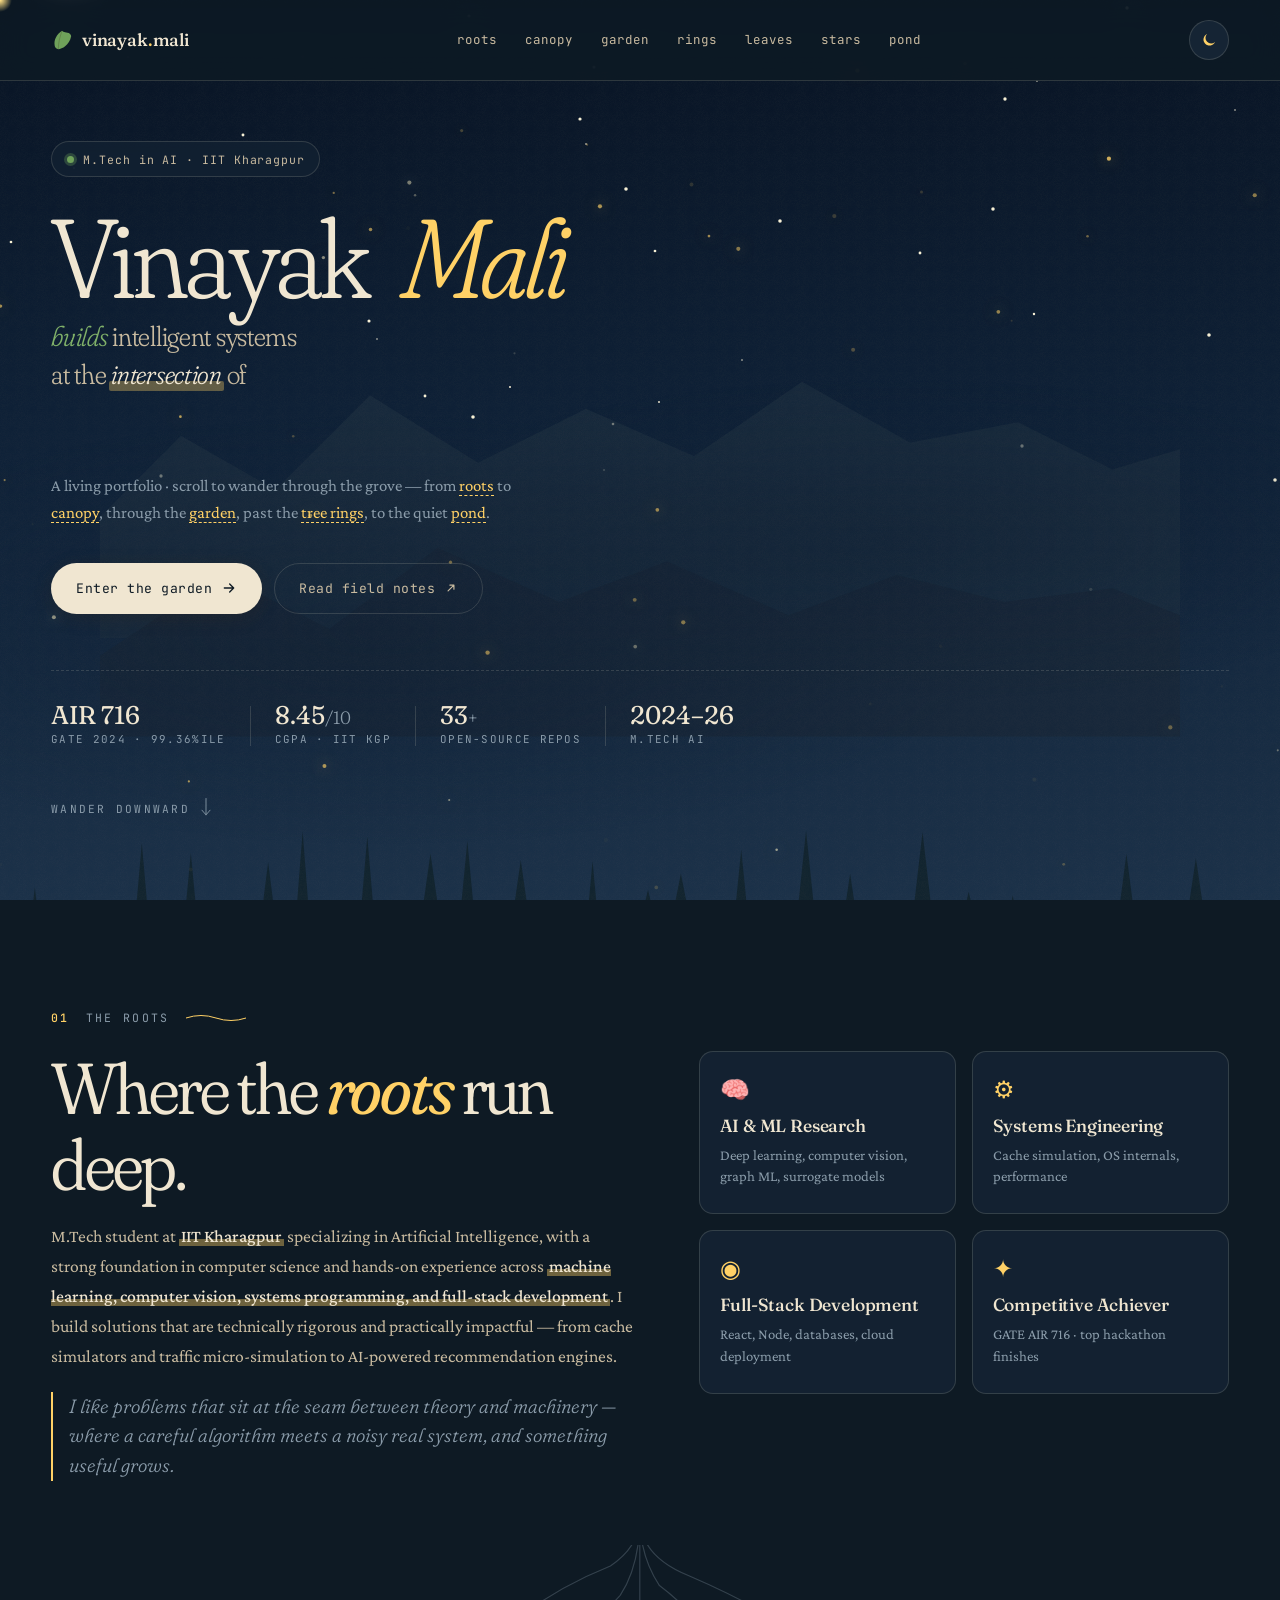
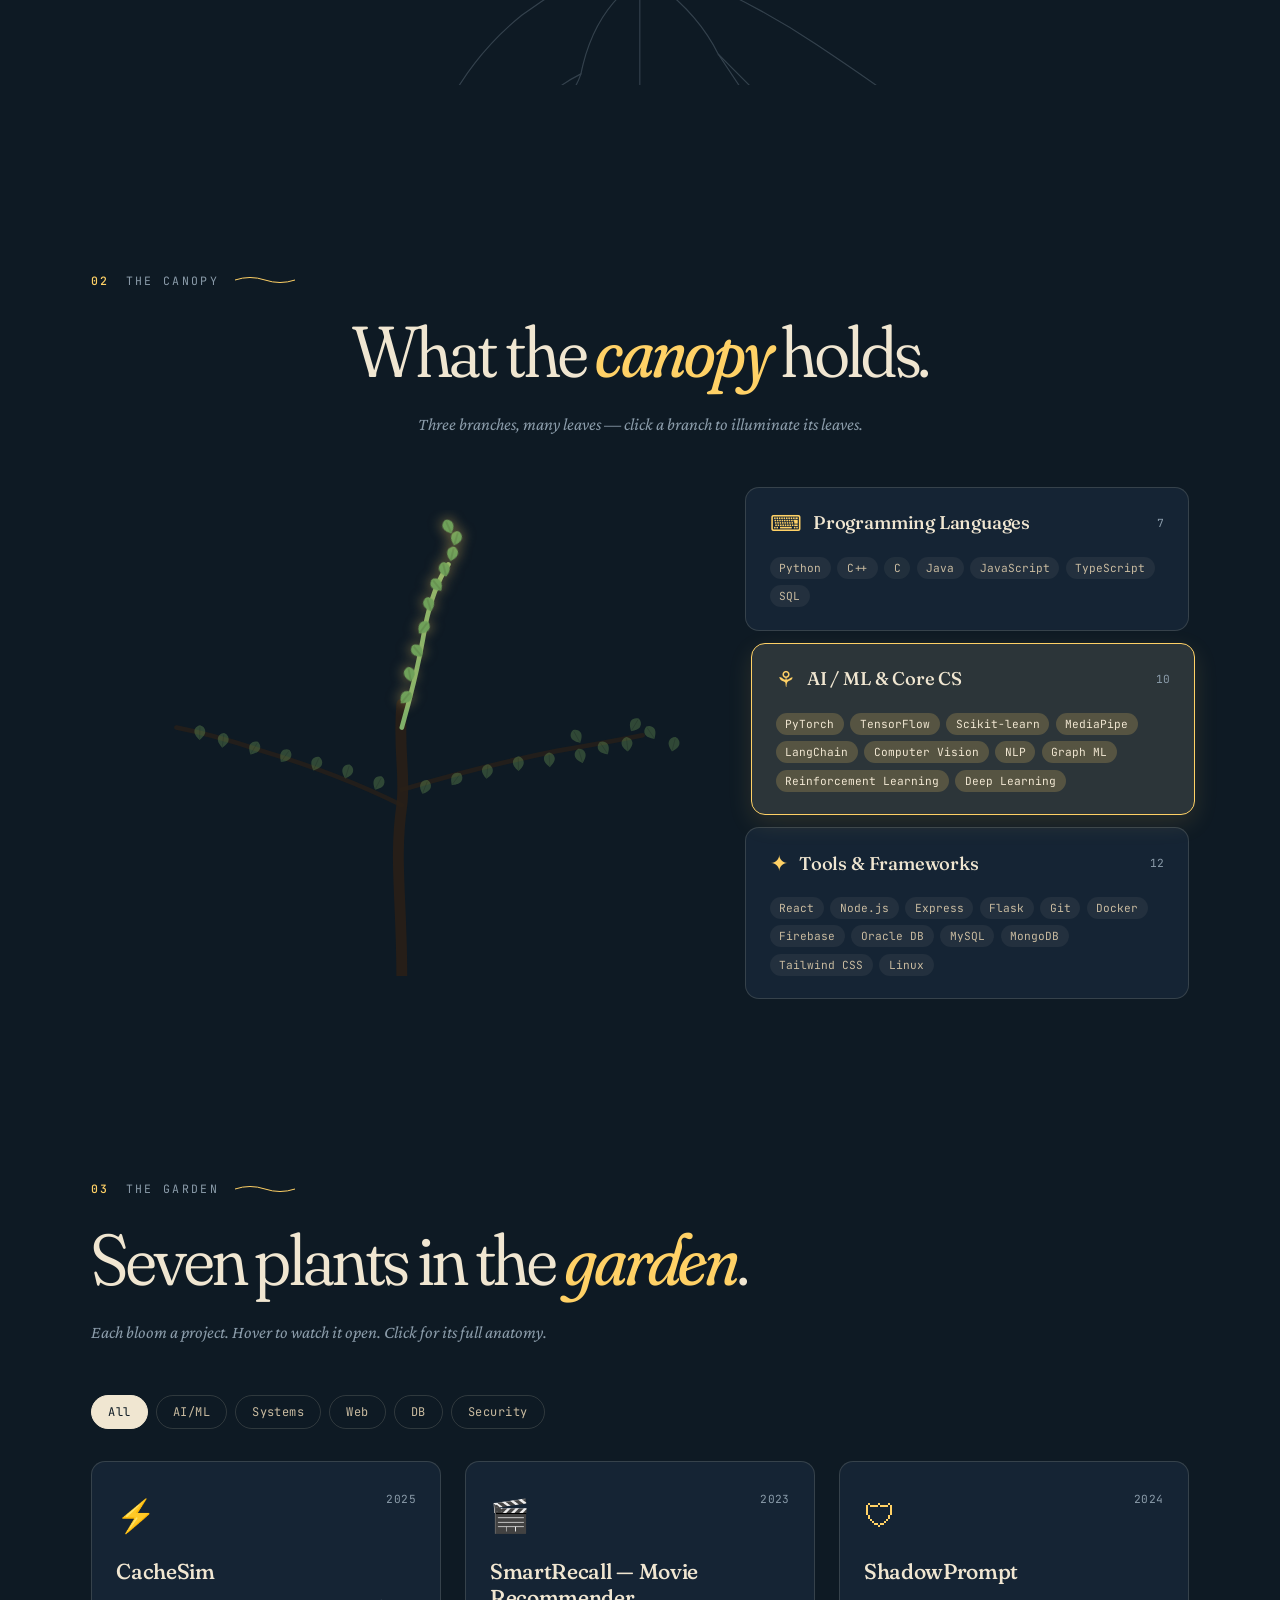
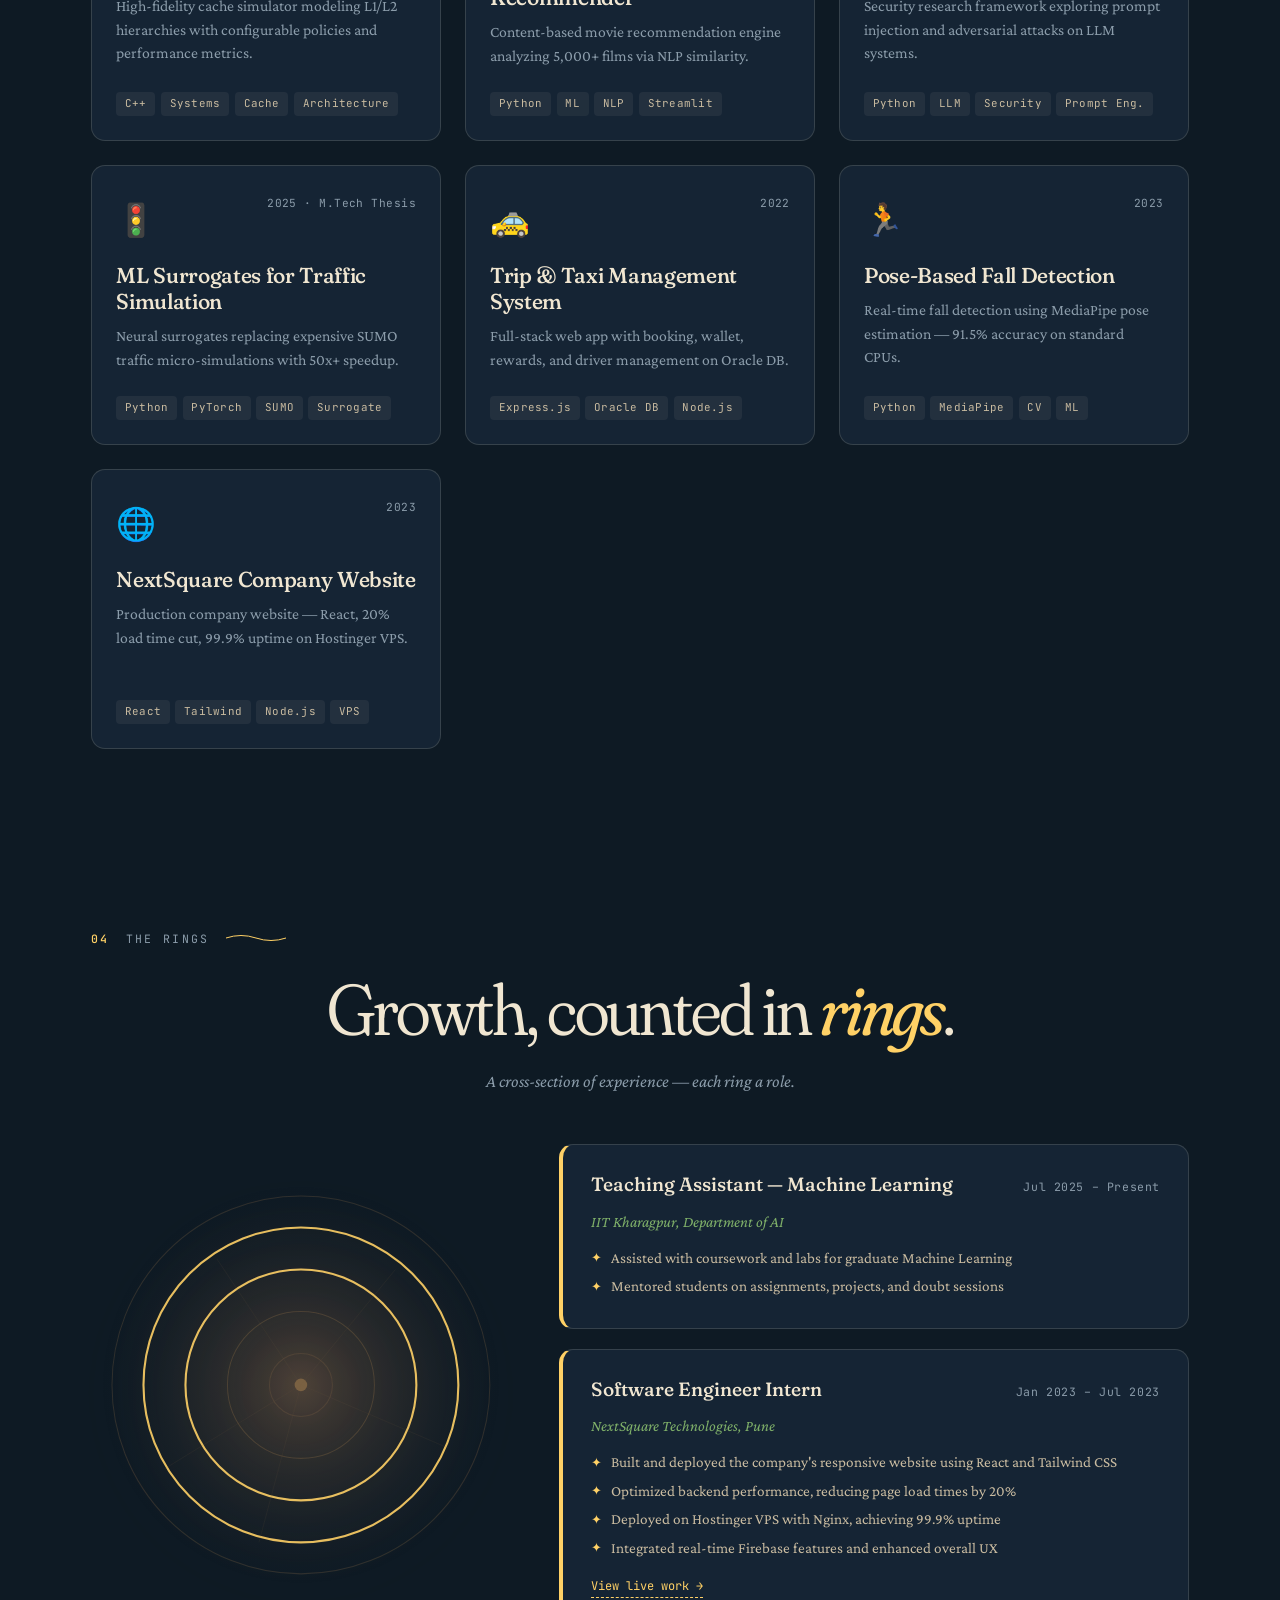
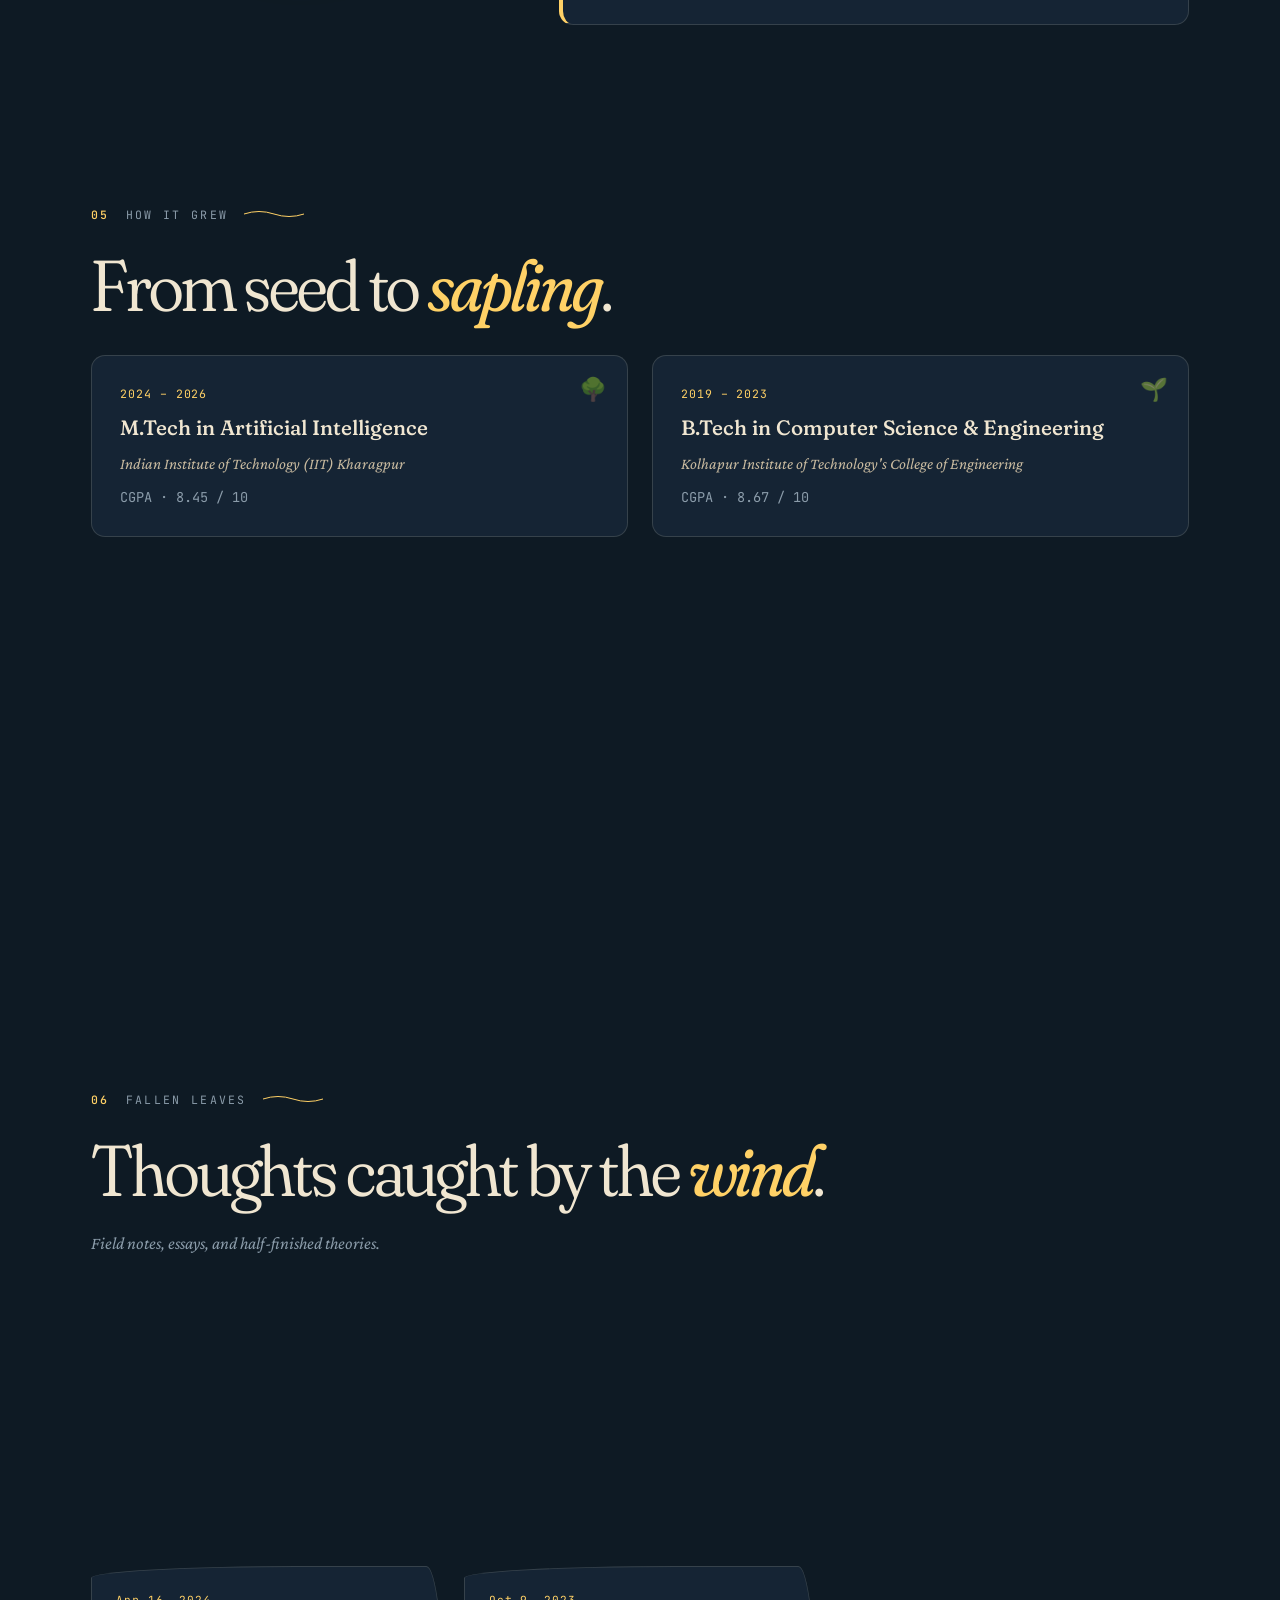
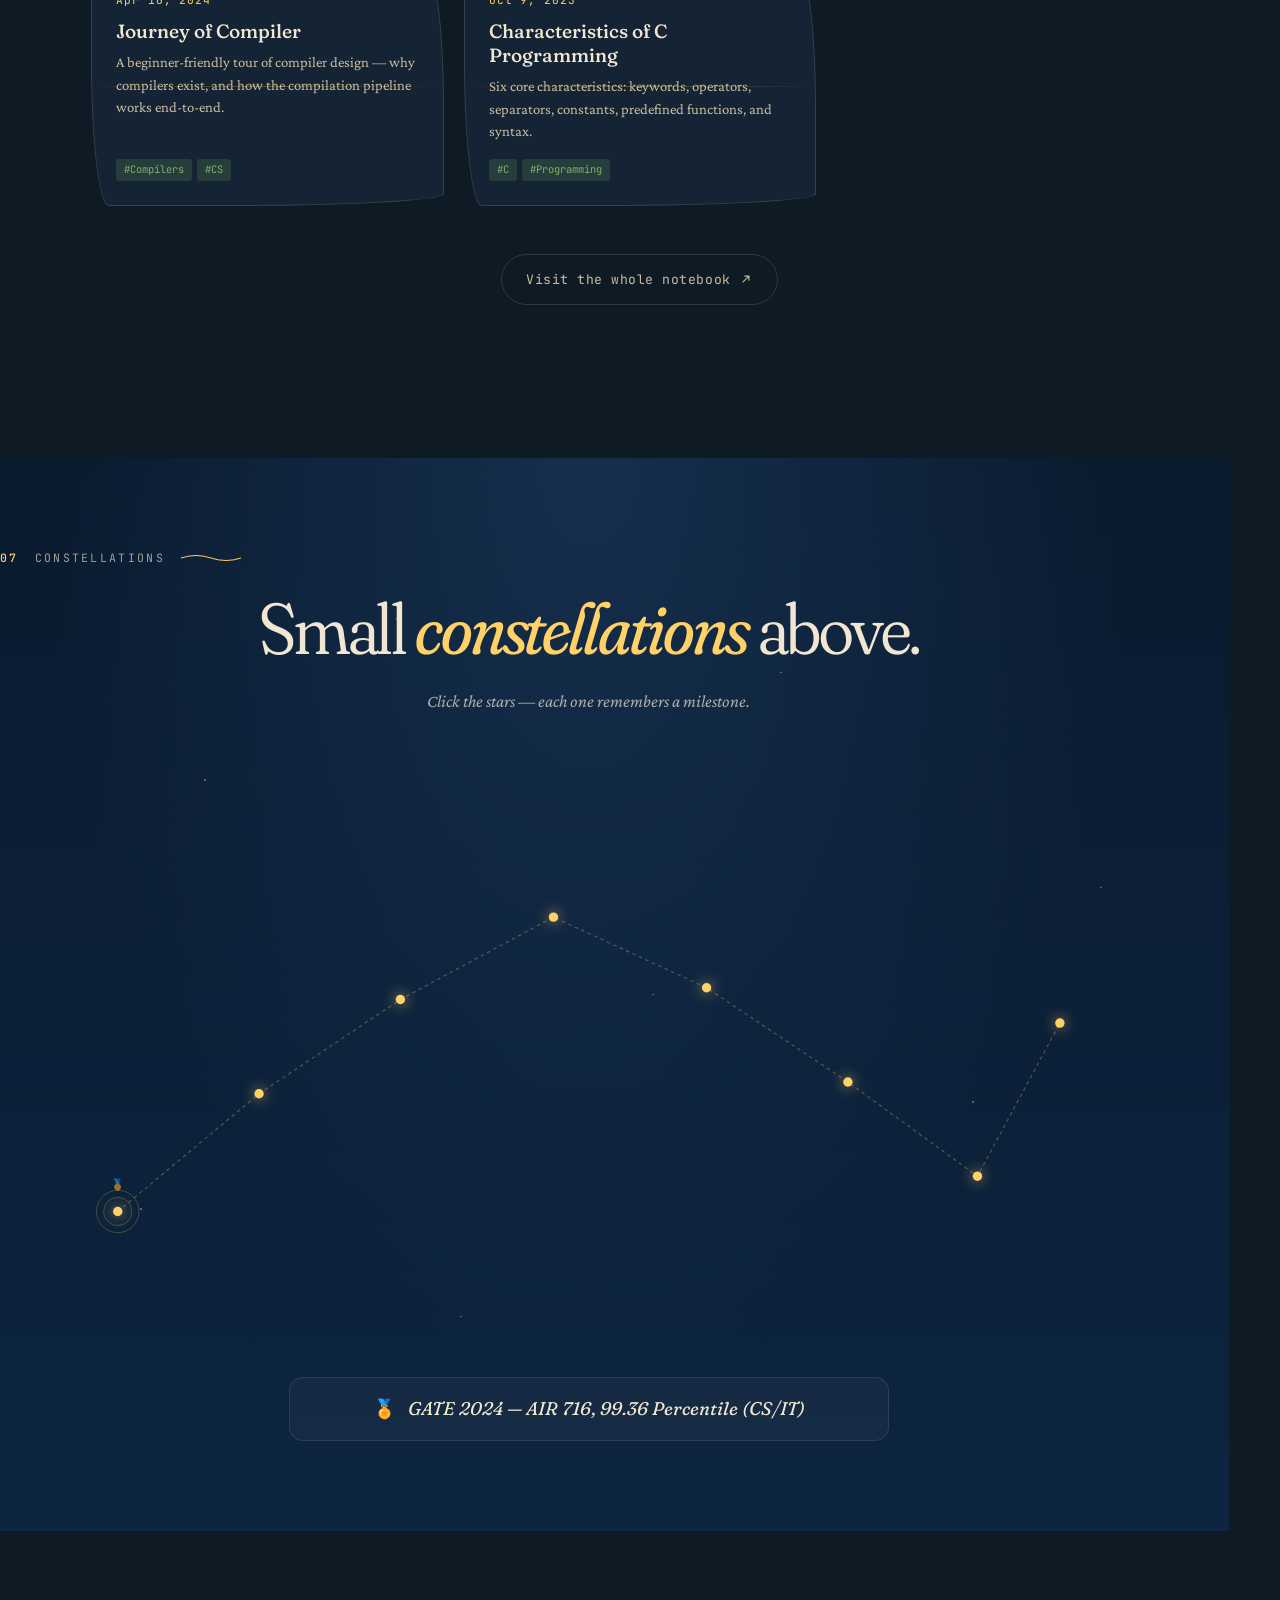
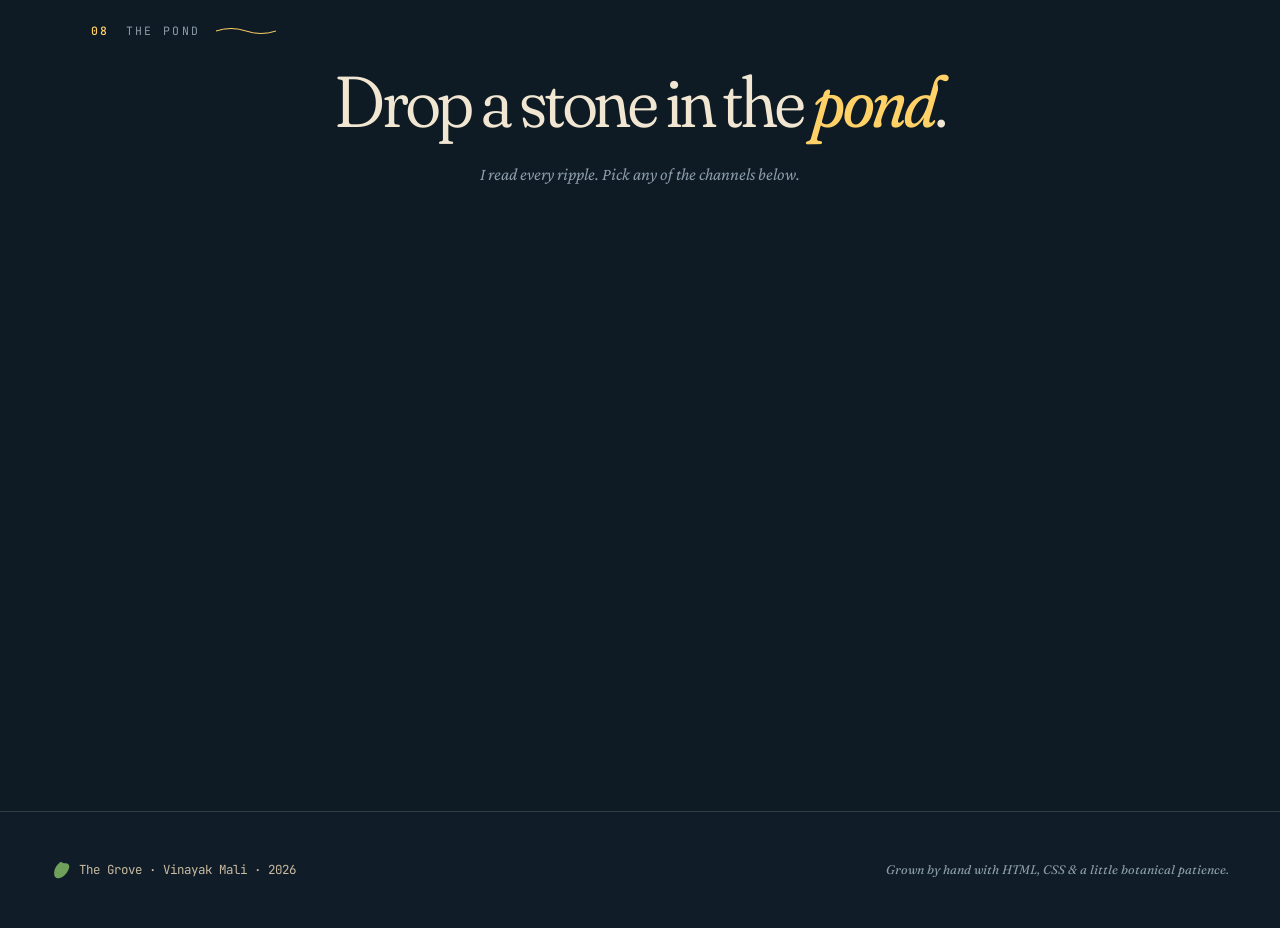
==== commit a3a08351: "v3" ====
--- a/index.html
+++ b/index.html
@@ -1,164 +1,451 @@
 <!DOCTYPE html>
-<html lang="en" data-theme="dark">
-
+<html lang="en">
 <head>
   <meta charset="UTF-8">
   <meta name="viewport" content="width=device-width, initial-scale=1.0">
-  <meta name="description" content="Vinayak Mali — AI/ML & Systems Engineer. M.Tech at IIT Kharagpur.">
-  <meta name="author" content="Vinayak Mali">
-  <meta name="theme-color" content="#050816">
-  <title>Vinayak Mali — AI/ML & Systems Engineer</title>
+  <meta name="description" content="Vinayak Mali · The Grove — a living portfolio. M.Tech AI @ IIT Kharagpur. AI/ML, systems engineering, full-stack.">
+  <title>Vinayak Mali · The Grove</title>
+
   <link rel="preconnect" href="https://fonts.googleapis.com">
   <link rel="preconnect" href="https://fonts.gstatic.com" crossorigin>
-  <link
-    href="https://fonts.googleapis.com/css2?family=Outfit:wght@300;400;500;600;700;800;900&family=JetBrains+Mono:wght@400;500;600&display=swap"
-    rel="stylesheet">
-  <link rel="stylesheet" href="styles.css">
+  <link href="https://fonts.googleapis.com/css2?family=Fraunces:ital,opsz,wght,SOFT@0,9..144,300..900,0..100;1,9..144,300..900,0..100&family=Crimson+Pro:ital,wght@0,300..800;1,300..800&family=JetBrains+Mono:wght@300;400;500;700&display=swap" rel="stylesheet">
+
+  <script>
+    // Prevent FOUC: set theme before CSS paints.
+    (function () {
+      try {
+        var stored = localStorage.getItem('grove-theme');
+        if (stored === 'day' || stored === 'night') {
+          document.documentElement.setAttribute('data-theme', stored);
+        } else {
+          var h = new Date().getHours();
+          document.documentElement.setAttribute('data-theme', (h < 6 || h > 19) ? 'night' : 'day');
+        }
+      } catch (e) {
+        document.documentElement.setAttribute('data-theme', 'day');
+      }
+    })();
+  </script>
+  <link rel="stylesheet" href="style.css">
+  <link rel="icon" href="data:image/svg+xml,%3Csvg xmlns='http://www.w3.org/2000/svg' viewBox='0 0 32 32'%3E%3Ctext y='24' font-size='24'%3E🌿%3C/text%3E%3C/svg%3E">
 </head>
-
 <body>
-  <!-- Custom cursor -->
-  <div class="cursor-dot" id="cursor-dot" aria-hidden="true"></div>
-  <div class="cursor-ring" id="cursor-ring" aria-hidden="true"></div>
-
-  <!-- Navbar -->
-  <nav id="navbar" class="navbar" role="navigation" aria-label="Main navigation">
-    <div class="nav-inner">
-      <a href="#hero" class="nav-logo" id="nav-logo" aria-label="Home">
-        <!-- <span class="logo-bracket">&lt;</span> -->
-        <img src="images/profile.png" alt="malivinayak" class="logo-avatar">
-        <!-- <span class="logo-bracket">/&gt;</span> -->
+
+  <!-- ╔════════════════ LIVING BACKGROUND ════════════════╗ -->
+  <div class="scene" aria-hidden="true">
+    <!-- Sky gradient -->
+    <div class="sky-wash"></div>
+
+    <!-- Celestial body (sun/moon morphs via CSS) -->
+    <div class="celestial">
+      <div class="celestial-body"></div>
+      <div class="celestial-glow"></div>
+    </div>
+
+    <!-- Stars (only visible at night) -->
+    <svg class="stars-layer" viewBox="0 0 1600 900" preserveAspectRatio="xMidYMid slice"></svg>
+
+    <!-- Mountain parallax -->
+    <svg class="mountains far" viewBox="0 0 1600 600" preserveAspectRatio="xMidYEnd slice">
+      <path d="M0,600 L0,420 L120,300 L260,380 L400,240 L560,340 L720,260 L880,330 L1040,220 L1200,310 L1360,280 L1500,350 L1600,320 L1600,600 Z"/>
+    </svg>
+    <svg class="mountains mid" viewBox="0 0 1600 600" preserveAspectRatio="xMidYEnd slice">
+      <path d="M0,600 L0,480 L180,360 L340,440 L500,320 L680,400 L840,340 L1020,420 L1180,360 L1340,400 L1500,380 L1600,420 L1600,600 Z"/>
+    </svg>
+
+    <!-- Far forest silhouette -->
+    <svg class="trees far" viewBox="0 0 1600 300" preserveAspectRatio="xMidYEnd slice">
+      <g class="tree-cluster"></g>
+    </svg>
+
+    <!-- Near forest silhouette -->
+    <svg class="trees near" viewBox="0 0 1600 400" preserveAspectRatio="xMidYEnd slice">
+      <g class="tree-cluster"></g>
+    </svg>
+
+    <!-- Particle canvas (leaves/fireflies) -->
+    <canvas id="particles"></canvas>
+
+    <!-- Atmospheric fog -->
+    <div class="fog"></div>
+
+    <!-- Grain overlay -->
+    <div class="grain"></div>
+  </div>
+
+  <!-- ╔════════════════ FIREFLY CURSOR ════════════════╗ -->
+  <div class="firefly-cursor" aria-hidden="true"></div>
+
+  <!-- ╔════════════════ NAVIGATION ════════════════╗ -->
+  <nav class="nav">
+    <a href="#hero" class="nav-brand">
+      <svg class="brand-leaf" viewBox="0 0 24 24" width="22" height="22">
+        <path d="M12 2 C6 6 3 12 4 18 C4 20 6 22 8 22 C12 22 20 18 22 8 C22 6 20 4 18 4 C14 4 12 2 12 2 Z" fill="currentColor"/>
+        <path d="M12 2 C10 8 8 14 8 22" stroke="var(--bark)" stroke-width="0.6" fill="none" opacity="0.4"/>
+      </svg>
+      <span>vinayak<span class="brand-dot">.</span>mali</span>
+    </a>
+    <ul class="nav-links">
+      <li><a href="#about">roots</a></li>
+      <li><a href="#skills">canopy</a></li>
+      <li><a href="#projects">garden</a></li>
+      <li><a href="#experience">rings</a></li>
+      <li><a href="#blog">leaves</a></li>
+      <li><a href="#achievements">stars</a></li>
+      <li><a href="#contact">pond</a></li>
+    </ul>
+    <button class="theme-toggle" id="themeToggle" aria-label="Toggle day/night">
+      <svg class="icon-sun" viewBox="0 0 24 24" width="18" height="18">
+        <circle cx="12" cy="12" r="4" fill="currentColor"/>
+        <g stroke="currentColor" stroke-width="1.5" stroke-linecap="round">
+          <line x1="12" y1="2" x2="12" y2="5"/>
+          <line x1="12" y1="19" x2="12" y2="22"/>
+          <line x1="2" y1="12" x2="5" y2="12"/>
+          <line x1="19" y1="12" x2="22" y2="12"/>
+          <line x1="4.9" y1="4.9" x2="7" y2="7"/>
+          <line x1="17" y1="17" x2="19.1" y2="19.1"/>
+          <line x1="4.9" y1="19.1" x2="7" y2="17"/>
+          <line x1="17" y1="7" x2="19.1" y2="4.9"/>
+        </g>
+      </svg>
+      <svg class="icon-moon" viewBox="0 0 24 24" width="18" height="18">
+        <path d="M20 14.5 A8 8 0 1 1 9.5 4 A6.5 6.5 0 0 0 20 14.5 Z" fill="currentColor"/>
+      </svg>
+    </button>
+    <button class="nav-burger" id="navBurger" aria-label="Open menu">
+      <span></span><span></span><span></span>
+    </button>
+  </nav>
+
+  <main>
+
+    <!-- ╔════════════════ HERO / SEED ════════════════╗ -->
+    <section id="hero" class="hero">
+      <div class="hero-inner">
+        <div class="hero-badge">
+          <span class="badge-dot"></span>
+          <span>M.Tech in AI · IIT Kharagpur</span>
+        </div>
+
+        <h1 class="hero-title">
+          <span class="hero-line">
+            <span class="word" style="--d:0">Vinayak</span>
+            <span class="word" style="--d:1">Mali</span>
+          </span>
+          <span class="hero-sub">
+            <em>builds</em> intelligent systems <br>
+            at the <span class="hero-mark">intersection</span> of <br>
+            <span class="rotating-role">
+              <span>AI &amp; Machine Learning</span>
+              <span>Systems Engineering</span>
+              <span>Full-Stack Development</span>
+            </span>
+          </span>
+        </h1>
+
+        <p class="hero-lede">
+          A living portfolio · scroll to wander through the grove — from <a href="#about">roots</a> to <a href="#skills">canopy</a>, through the <a href="#projects">garden</a>, past the <a href="#experience">tree rings</a>, to the quiet <a href="#contact">pond</a>.
+        </p>
+
+        <div class="hero-ctas">
+          <a href="#projects" class="cta cta-primary">
+            <span>Enter the garden</span>
+            <svg viewBox="0 0 24 24" width="16" height="16"><path d="M5 12 H19 M13 6 L19 12 L13 18" stroke="currentColor" stroke-width="2" fill="none" stroke-linecap="round" stroke-linejoin="round"/></svg>
+          </a>
+          <a href="https://blog.malivinayak.com/" target="_blank" rel="noopener" class="cta cta-ghost">
+            <span>Read field notes</span>
+            <svg viewBox="0 0 24 24" width="14" height="14"><path d="M7 17 L17 7 M10 7 H17 V14" stroke="currentColor" stroke-width="2" fill="none" stroke-linecap="round" stroke-linejoin="round"/></svg>
+          </a>
+        </div>
+
+        <div class="hero-stats">
+          <div class="stat">
+            <span class="stat-value">AIR 716</span>
+            <span class="stat-label">GATE 2024 · 99.36%ile</span>
+          </div>
+          <div class="stat-divider"></div>
+          <div class="stat">
+            <span class="stat-value">8.45<small>/10</small></span>
+            <span class="stat-label">CGPA · IIT KGP</span>
+          </div>
+          <div class="stat-divider"></div>
+          <div class="stat">
+            <span class="stat-value">33<small>+</small></span>
+            <span class="stat-label">Open-source repos</span>
+          </div>
+          <div class="stat-divider"></div>
+          <div class="stat">
+            <span class="stat-value">2024–26</span>
+            <span class="stat-label">M.Tech AI</span>
+          </div>
+        </div>
+
+        <div class="scroll-prompt">
+          <span>wander downward</span>
+          <svg viewBox="0 0 24 40" width="14" height="24"><path d="M12 2 L12 30 M5 22 L12 30 L19 22" stroke="currentColor" stroke-width="1.5" fill="none" stroke-linecap="round"/></svg>
+        </div>
+      </div>
+    </section>
+
+    <!-- ╔════════════════ ABOUT / ROOTS ════════════════╗ -->
+    <section id="about" class="roots-section">
+      <div class="section-mark">
+        <span class="mark-num">01</span>
+        <span class="mark-label">the roots</span>
+        <svg class="mark-flourish" viewBox="0 0 60 10" width="60" height="10"><path d="M0 5 Q15 0 30 5 T60 5" stroke="currentColor" stroke-width="1" fill="none"/></svg>
+      </div>
+
+      <div class="roots-grid">
+        <div class="roots-text">
+          <h2 class="section-title">Where the <em>roots</em> run deep.</h2>
+          <p class="prose">
+            M.Tech student at <strong>IIT Kharagpur</strong> specializing in Artificial Intelligence, with a strong foundation in computer science and hands-on experience across <strong>machine learning, computer vision, systems programming, and full-stack development</strong>. I build solutions that are technically rigorous and practically impactful — from cache simulators and traffic micro-simulation to AI-powered recommendation engines.
+          </p>
+          <p class="prose-quiet">
+            I like problems that sit at the seam between theory and machinery — where a careful algorithm meets a noisy real system, and something useful grows.
+          </p>
+        </div>
+
+        <div class="roots-pillars">
+          <div class="pillar">
+            <div class="pillar-icon">🧠</div>
+            <h3>AI &amp; ML Research</h3>
+            <p>Deep learning, computer vision, graph ML, surrogate models</p>
+          </div>
+          <div class="pillar">
+            <div class="pillar-icon">⚙︎</div>
+            <h3>Systems Engineering</h3>
+            <p>Cache simulation, OS internals, performance</p>
+          </div>
+          <div class="pillar">
+            <div class="pillar-icon">◉</div>
+            <h3>Full-Stack Development</h3>
+            <p>React, Node, databases, cloud deployment</p>
+          </div>
+          <div class="pillar">
+            <div class="pillar-icon">✦</div>
+            <h3>Competitive Achiever</h3>
+            <p>GATE AIR 716 · top hackathon finishes</p>
+          </div>
+        </div>
+      </div>
+
+      <!-- Decorative roots SVG -->
+      <svg class="roots-decor" viewBox="0 0 1200 200" preserveAspectRatio="xMidYMid slice" aria-hidden="true">
+        <g fill="none" stroke="currentColor" stroke-width="1.2" stroke-linecap="round">
+          <path d="M600 0 Q600 50 580 80 Q550 110 540 160 Q530 190 500 200"/>
+          <path d="M600 0 Q600 40 620 70 Q660 100 680 140 Q700 170 720 200"/>
+          <path d="M600 0 Q600 30 570 50 Q520 70 480 100 Q430 140 400 200"/>
+          <path d="M600 0 Q600 40 650 60 Q720 90 780 130 Q840 170 880 200"/>
+          <path d="M600 0 Q600 20 600 60 Q600 120 600 200"/>
+          <path d="M540 160 Q510 175 490 200"/>
+          <path d="M680 140 Q710 170 740 200"/>
+        </g>
+      </svg>
+    </section>
+
+    <!-- ╔════════════════ SKILLS / CANOPY ════════════════╗ -->
+    <section id="skills" class="canopy-section">
+      <div class="section-mark">
+        <span class="mark-num">02</span>
+        <span class="mark-label">the canopy</span>
+        <svg class="mark-flourish" viewBox="0 0 60 10" width="60" height="10"><path d="M0 5 Q15 0 30 5 T60 5" stroke="currentColor" stroke-width="1" fill="none"/></svg>
+      </div>
+
+      <h2 class="section-title centered">What the <em>canopy</em> holds.</h2>
+      <p class="section-sub">Three branches, many leaves — click a branch to illuminate its leaves.</p>
+
+      <div class="canopy-wrap">
+        <!-- Interactive tree SVG -->
+        <svg class="skill-tree" viewBox="0 0 800 600" preserveAspectRatio="xMidYMid meet" aria-hidden="true">
+          <!-- Trunk -->
+          <path d="M400 600 C400 500, 390 450, 400 380 C405 340, 395 310, 400 250" stroke="currentColor" class="trunk" stroke-width="14" fill="none" stroke-linecap="round"/>
+
+          <!-- Branch: Languages (left) -->
+          <path d="M400 380 Q320 340 220 310 Q160 290 110 280" class="branch" data-branch="0" stroke="currentColor" stroke-width="6" fill="none" stroke-linecap="round"/>
+          <!-- Branch: AI/ML (top) -->
+          <path d="M400 280 Q420 210 430 150 Q440 100 460 70" class="branch" data-branch="1" stroke="currentColor" stroke-width="6" fill="none" stroke-linecap="round"/>
+          <!-- Branch: Tools (right) -->
+          <path d="M400 360 Q500 330 600 310 Q660 300 710 290" class="branch" data-branch="2" stroke="currentColor" stroke-width="6" fill="none" stroke-linecap="round"/>
+
+          <!-- Leaf groups (populated by JS) -->
+          <g class="leaves-group" data-branch="0"></g>
+          <g class="leaves-group" data-branch="1"></g>
+          <g class="leaves-group" data-branch="2"></g>
+        </svg>
+
+        <!-- Branch legend / controls -->
+        <div class="branch-legend" id="branchLegend"></div>
+      </div>
+    </section>
+
+    <!-- ╔════════════════ PROJECTS / GARDEN ════════════════╗ -->
+    <section id="projects" class="garden-section">
+      <div class="section-mark">
+        <span class="mark-num">03</span>
+        <span class="mark-label">the garden</span>
+        <svg class="mark-flourish" viewBox="0 0 60 10" width="60" height="10"><path d="M0 5 Q15 0 30 5 T60 5" stroke="currentColor" stroke-width="1" fill="none"/></svg>
+      </div>
+
+      <h2 class="section-title">Seven plants in the <em>garden</em>.</h2>
+      <p class="section-sub">Each bloom a project. Hover to watch it open. Click for its full anatomy.</p>
+
+      <div class="garden-filters" id="gardenFilters"></div>
+
+      <div class="garden-grid" id="gardenGrid"></div>
+    </section>
+
+    <!-- ╔════════════════ EXPERIENCE / RINGS ════════════════╗ -->
+    <section id="experience" class="rings-section">
+      <div class="section-mark">
+        <span class="mark-num">04</span>
+        <span class="mark-label">the rings</span>
+        <svg class="mark-flourish" viewBox="0 0 60 10" width="60" height="10"><path d="M0 5 Q15 0 30 5 T60 5" stroke="currentColor" stroke-width="1" fill="none"/></svg>
+      </div>
+
+      <h2 class="section-title centered">Growth, counted in <em>rings</em>.</h2>
+      <p class="section-sub">A cross-section of experience — each ring a role.</p>
+
+      <div class="rings-layout">
+        <!-- Tree rings visualization -->
+        <div class="tree-slice">
+          <svg viewBox="0 0 400 400" aria-hidden="true">
+            <defs>
+              <radialGradient id="ringGrad" cx="50%" cy="50%" r="50%">
+                <stop offset="0%" stop-color="var(--sun)" stop-opacity="0.25"/>
+                <stop offset="100%" stop-color="var(--bark)" stop-opacity="0"/>
+              </radialGradient>
+            </defs>
+            <circle cx="200" cy="200" r="190" fill="url(#ringGrad)"/>
+            <circle cx="200" cy="200" r="180" class="ring" fill="none" stroke="currentColor" stroke-width="1" opacity="0.3"/>
+            <circle cx="200" cy="200" r="150" class="ring active" data-ring="0" fill="none" stroke="currentColor" stroke-width="2"/>
+            <circle cx="200" cy="200" r="110" class="ring active" data-ring="1" fill="none" stroke="currentColor" stroke-width="2"/>
+            <circle cx="200" cy="200" r="70" fill="none" stroke="currentColor" stroke-width="1" opacity="0.4"/>
+            <circle cx="200" cy="200" r="30" fill="none" stroke="currentColor" stroke-width="1" opacity="0.3"/>
+            <circle cx="200" cy="200" r="6" fill="currentColor"/>
+            <!-- Texture cracks -->
+            <g stroke="currentColor" stroke-width="0.5" fill="none" opacity="0.2">
+              <path d="M200 200 L120 80"/>
+              <path d="M200 200 L290 90"/>
+              <path d="M200 200 L340 260"/>
+              <path d="M200 200 L70 280"/>
+              <path d="M200 200 L160 350"/>
+            </g>
+          </svg>
+        </div>
+
+        <div class="rings-list" id="ringsList"></div>
+      </div>
+    </section>
+
+    <!-- ╔════════════════ EDUCATION / SAPLING ════════════════╗ -->
+    <section id="education" class="sapling-section">
+      <div class="section-mark">
+        <span class="mark-num">05</span>
+        <span class="mark-label">how it grew</span>
+        <svg class="mark-flourish" viewBox="0 0 60 10" width="60" height="10"><path d="M0 5 Q15 0 30 5 T60 5" stroke="currentColor" stroke-width="1" fill="none"/></svg>
+      </div>
+
+      <h2 class="section-title">From seed to <em>sapling</em>.</h2>
+
+      <div class="education-flow" id="educationFlow"></div>
+
+      <div class="coursework-box">
+        <h3>What was studied in the shade</h3>
+        <div class="coursework-grid" id="courseworkGrid"></div>
+      </div>
+    </section>
+
+    <!-- ╔════════════════ BLOG / FALLEN LEAVES ════════════════╗ -->
+    <section id="blog" class="leaves-section">
+      <div class="section-mark">
+        <span class="mark-num">06</span>
+        <span class="mark-label">fallen leaves</span>
+        <svg class="mark-flourish" viewBox="0 0 60 10" width="60" height="10"><path d="M0 5 Q15 0 30 5 T60 5" stroke="currentColor" stroke-width="1" fill="none"/></svg>
+      </div>
+
+      <h2 class="section-title">Thoughts caught by the <em>wind</em>.</h2>
+      <p class="section-sub">Field notes, essays, and half-finished theories.</p>
+
+      <div class="leaves-grid" id="leavesGrid"></div>
+
+      <a href="https://blog.malivinayak.com/" target="_blank" rel="noopener" class="cta cta-ghost cta-centered">
+        <span>Visit the whole notebook</span>
+        <svg viewBox="0 0 24 24" width="14" height="14"><path d="M7 17 L17 7 M10 7 H17 V14" stroke="currentColor" stroke-width="2" fill="none" stroke-linecap="round" stroke-linejoin="round"/></svg>
       </a>
-
-      <ul class="nav-links" id="nav-links" role="menubar"></ul>
-      <div class="nav-actions">
-        <button class="theme-toggle" id="theme-toggle" aria-label="Toggle theme" type="button">
-          <span class="theme-icon" id="theme-icon"></span>
-        </button>
-        <button class="hamburger" id="hamburger" aria-label="Open menu" aria-expanded="false" type="button">
-          <span></span><span></span><span></span>
-        </button>
-      </div>
-    </div>
-    <div class="mobile-menu" id="mobile-menu" aria-hidden="true">
-      <ul class="mobile-nav-links" id="mobile-nav-links" role="menu"></ul>
-    </div>
-  </nav>
-
-  <main id="main-content">
-    <!-- HERO -->
-    <section id="hero" class="section hero-section">
-      <canvas id="hero-canvas" class="hero-canvas" aria-hidden="true"></canvas>
-      <div class="hero-content">
-        <div class="hero-badge" id="hero-badge"></div>
-        <h1 class="hero-title" id="hero-title"></h1>
-        <p class="hero-subtitle" id="hero-subtitle"></p>
-        <div class="hero-ctas" id="hero-ctas"></div>
-        <div class="hero-stats" id="hero-stats"></div>
-      </div>
-      <div class="scroll-indicator" aria-hidden="true">
-        <div class="scroll-mouse">
-          <div class="scroll-wheel"></div>
-        </div>
-      </div>
-    </section>
-
-    <!-- ABOUT -->
-    <section id="about" class="section section--about">
-      <canvas class="section-canvas" data-effect="grid" aria-hidden="true"></canvas>
-      <div class="container">
-        <h2 class="section-heading glitch-heading" data-text="About Me">About Me</h2>
-        <div class="about-grid" id="about-content"></div>
-      </div>
-    </section>
-
-    <!-- SKILLS -->
-    <section id="skills" class="section section--skills">
-      <canvas class="section-canvas" data-effect="wave" aria-hidden="true"></canvas>
-      <div class="container">
-        <h2 class="section-heading glitch-heading" data-text="Skills & Technologies">Skills & Technologies</h2>
-        <div class="skills-grid" id="skills-content"></div>
-      </div>
-    </section>
-
-    <!-- PROJECTS -->
-    <section id="projects" class="section section--projects">
-      <canvas class="section-canvas" data-effect="constellation" aria-hidden="true"></canvas>
-      <div class="container">
-        <h2 class="section-heading glitch-heading" data-text="Featured Projects">Featured Projects</h2>
-        <div class="projects-toolbar" id="projects-toolbar"></div>
-        <div class="projects-grid" id="projects-grid"></div>
-      </div>
-    </section>
-
-    <!-- EXPERIENCE -->
-    <section id="experience" class="section section--experience">
-      <canvas class="section-canvas" data-effect="matrix" aria-hidden="true"></canvas>
-      <div class="container">
-        <h2 class="section-heading glitch-heading" data-text="Experience">Experience</h2>
-        <div class="experience-content" id="experience-content"></div>
-      </div>
-    </section>
-
-    <!-- EDUCATION -->
-    <section id="education" class="section section--education">
-      <canvas class="section-canvas" data-effect="particles" aria-hidden="true"></canvas>
-      <div class="container">
-        <h2 class="section-heading glitch-heading" data-text="Education">Education</h2>
-        <div class="education-timeline" id="education-timeline"></div>
-      </div>
-    </section>
-
-    <!-- BLOG -->
-    <section id="blog" class="section section--blog">
-      <div class="container">
-        <h2 class="section-heading glitch-heading" data-text="Blog">Blog</h2>
-        <div class="blog-grid" id="blog-grid"></div>
-        <div class="blog-cta" id="blog-cta"></div>
-      </div>
-    </section>
-
-    <!-- ACHIEVEMENTS -->
-    <section id="achievements" class="section section--achievements">
-      <div class="container">
-        <h2 class="section-heading glitch-heading" data-text="Achievements">Achievements</h2>
-        <div class="achievements-grid" id="achievements-grid"></div>
-        <button class="show-more-btn" id="achievements-toggle" type="button" style="display:none;">Show More</button>
-      </div>
-    </section>
-
-    <!-- COURSEWORK -->
-    <section id="coursework" class="section section--coursework">
-      <div class="container">
-        <h2 class="section-heading glitch-heading" data-text="Coursework">Coursework</h2>
-        <div class="coursework-grid" id="coursework-grid"></div>
-      </div>
-    </section>
-
-    <!-- CONTACT -->
-    <section id="contact" class="section section--contact">
-      <canvas class="section-canvas" data-effect="aurora" aria-hidden="true"></canvas>
-      <div class="container">
-        <h2 class="section-heading glitch-heading" data-text="Get in Touch">Get in Touch</h2>
-        <div class="contact-grid" id="contact-grid"></div>
-      </div>
-    </section>
+    </section>
+
+    <!-- ╔════════════════ ACHIEVEMENTS / CONSTELLATIONS ════════════════╗ -->
+    <section id="achievements" class="stars-section">
+      <div class="section-mark light">
+        <span class="mark-num">07</span>
+        <span class="mark-label">constellations</span>
+        <svg class="mark-flourish" viewBox="0 0 60 10" width="60" height="10"><path d="M0 5 Q15 0 30 5 T60 5" stroke="currentColor" stroke-width="1" fill="none"/></svg>
+      </div>
+
+      <h2 class="section-title light centered">Small <em>constellations</em> above.</h2>
+      <p class="section-sub light">Click the stars — each one remembers a milestone.</p>
+
+      <div class="constellation-wrap">
+        <svg class="constellation" viewBox="0 0 1000 500" aria-hidden="true" id="constellation"></svg>
+        <div class="constellation-caption" id="constellationCaption">Hover or tap a star to read its story.</div>
+      </div>
+    </section>
+
+    <!-- ╔════════════════ CONTACT / POND ════════════════╗ -->
+    <section id="contact" class="pond-section">
+      <div class="section-mark">
+        <span class="mark-num">08</span>
+        <span class="mark-label">the pond</span>
+        <svg class="mark-flourish" viewBox="0 0 60 10" width="60" height="10"><path d="M0 5 Q15 0 30 5 T60 5" stroke="currentColor" stroke-width="1" fill="none"/></svg>
+      </div>
+
+      <h2 class="section-title">Drop a stone in the <em>pond</em>.</h2>
+      <p class="section-sub">I read every ripple. Pick any of the channels below.</p>
+
+      <div class="pond" id="pond">
+        <canvas id="pondCanvas"></canvas>
+        <div class="pond-reflection">
+          <div class="contact-card">
+            <div class="contact-primary">
+              <span class="contact-label">email</span>
+              <button class="contact-email" id="emailBtn" data-email="malivinayak012@gmail.com">
+                <span>malivinayak012@gmail.com</span>
+                <svg viewBox="0 0 24 24" width="14" height="14"><path d="M8 4 H18 V14 M18 4 L8 14 M4 8 V20 H16" stroke="currentColor" stroke-width="2" fill="none" stroke-linecap="round" stroke-linejoin="round"/></svg>
+              </button>
+            </div>
+            <div class="contact-channels" id="contactChannels"></div>
+          </div>
+        </div>
+      </div>
+    </section>
+
   </main>
 
-  <footer class="footer" id="footer"></footer>
-
-  <!-- Project Modal -->
-  <div class="modal-overlay" id="project-modal" role="dialog" aria-modal="true" aria-hidden="true" tabindex="-1">
-    <div class="modal-content" id="modal-content">
-      <button class="modal-close" id="modal-close" aria-label="Close" type="button">&times;</button>
-      <div id="modal-body"></div>
+  <!-- ╔════════════════ PROJECT MODAL ════════════════╗ -->
+  <div class="modal" id="projectModal" aria-hidden="true" role="dialog" aria-modal="true" aria-labelledby="modalTitle">
+    <div class="modal-backdrop" data-close></div>
+    <div class="modal-panel">
+      <button class="modal-close" data-close aria-label="Close">
+        <svg viewBox="0 0 24 24" width="20" height="20"><path d="M6 6 L18 18 M18 6 L6 18" stroke="currentColor" stroke-width="2" stroke-linecap="round"/></svg>
+      </button>
+      <div class="modal-content" id="modalContent"></div>
     </div>
   </div>
 
-  <!-- Toast -->
-  <div class="toast-container" id="toast-container" aria-live="polite"></div>
-
-  <script src="app.js"></script>
+  <!-- ╔════════════════ FOOTER ════════════════╗ -->
+  <footer class="footer">
+    <div class="footer-inner">
+      <div class="footer-brand">
+        <svg class="brand-leaf" viewBox="0 0 24 24" width="20" height="20"><path d="M12 2 C6 6 3 12 4 18 C4 20 6 22 8 22 C12 22 20 18 22 8 C22 6 20 4 18 4 C14 4 12 2 12 2 Z" fill="currentColor"/></svg>
+        <span>The Grove · Vinayak Mali · <span id="year"></span></span>
+      </div>
+      <div class="footer-motto">
+        Grown by hand with HTML, CSS &amp; a little botanical patience.
+      </div>
+    </div>
+  </footer>
+
+  <script src="script.js"></script>
 </body>
-
-</html>+</html>
--- a/style.css
+++ b/style.css
@@ -0,0 +1,2108 @@
+/* ═══════════════════════════════════════════════════════════
+   THE GROVE — a living portfolio
+   Aesthetic: organic · editorial · botanical · atmospheric
+   ═══════════════════════════════════════════════════════════ */
+
+/* ╔════════ TOKENS / THEME VARIABLES ════════╗ */
+:root {
+  /* Day palette */
+  --bark:     #3d2817;
+  --bark-2:   #5a3d26;
+  --earth:    #8b6f47;
+  --moss:     #5d7a3a;
+  --leaf:     #7fb069;
+  --leaf-bright: #a7c957;
+  --sun:      #f4a261;
+  --sun-bright: #ffb366;
+  --sky-1:    #f5ecd5;
+  --sky-2:    #e9d8a6;
+  --sky-3:    #e8c79c;
+  --cream:    #faf6ec;
+  --paper:    #f3ece0;
+  --shadow-w: rgba(61, 40, 23, 0.12);
+
+  /* Semantic (day defaults) */
+  --bg:        var(--cream);
+  --bg-raised: var(--paper);
+  --ink:       var(--bark);
+  --ink-soft:  var(--bark-2);
+  --ink-quiet: #7a6142;
+  --accent:    var(--sun);
+  --accent-2:  var(--moss);
+  --leaf-color: var(--leaf);
+  --rule:      rgba(61, 40, 23, 0.15);
+
+  /* Background scene */
+  --sky-top:    #fde8c8;
+  --sky-mid:    #f4c98b;
+  --sky-bot:    #e89f5a;
+  --mtn-far:    #c9a678;
+  --mtn-mid:    #a8865a;
+  --tree-far:   #6b7f3e;
+  --tree-near:  #3f5224;
+  --fog-color:  rgba(245, 236, 213, 0.5);
+  --celestial:  radial-gradient(circle, #fff3c4 0%, #ffb366 55%, rgba(255,179,102,0) 72%);
+  --celestial-pos: 78% 18%;
+
+  /* Type */
+  --f-display: "Fraunces", "Iowan Old Style", "Palatino Linotype", serif;
+  --f-body:    "Crimson Pro", "Iowan Old Style", Georgia, serif;
+  --f-mono:    "JetBrains Mono", ui-monospace, monospace;
+
+  /* Layout */
+  --pad-x: clamp(1.25rem, 4vw, 3.5rem);
+  --pad-y: clamp(4rem, 10vh, 8rem);
+  --max:   1200px;
+  --radius: 14px;
+
+  /* Motion */
+  --ease-organic: cubic-bezier(0.33, 0.1, 0.25, 1);
+  --ease-bounce:  cubic-bezier(0.68, -0.4, 0.27, 1.45);
+}
+
+/* Night mode — the grove after dusk */
+html[data-theme="night"] {
+  --bg:        #0e1a24;
+  --bg-raised: #152434;
+  --ink:       #f0e6d1;
+  --ink-soft:  #c9bba0;
+  --ink-quiet: #8b9caa;
+  --accent:    #ffd166;
+  --accent-2:  #7fb069;
+  --leaf-color: #6fa15a;
+  --rule:      rgba(240, 230, 209, 0.15);
+
+  --sky-top:    #071222;
+  --sky-mid:    #0d1f35;
+  --sky-bot:    #1a3048;
+  --mtn-far:    #1e2f40;
+  --mtn-mid:    #172638;
+  --tree-far:   #0e1f26;
+  --tree-near:  #060f15;
+  --fog-color:  rgba(10, 26, 46, 0.6);
+  --celestial:  radial-gradient(circle, #f7ecc3 0%, #e8e2d0 40%, rgba(232,226,208,0) 70%);
+  --celestial-pos: 82% 12%;
+}
+
+/* ╔════════ RESET + BASE ════════╗ */
+*,
+*::before,
+*::after {
+  box-sizing: border-box;
+  margin: 0;
+  padding: 0;
+}
+
+html {
+  scroll-behavior: smooth;
+  -webkit-tap-highlight-color: transparent;
+}
+
+/* Keyboard focus — organic outline that respects theme */
+:focus { outline: none; }
+:focus-visible {
+  outline: 2px solid var(--accent);
+  outline-offset: 3px;
+  border-radius: 4px;
+}
+a:focus-visible, button:focus-visible, [role="button"]:focus-visible {
+  outline-color: var(--accent-2);
+}
+
+body {
+  font-family: var(--f-body);
+  font-size: 18px;
+  line-height: 1.65;
+  color: var(--ink);
+  background: var(--bg);
+  overflow-x: hidden;
+  min-height: 100vh;
+  transition: background 0.9s var(--ease-organic), color 0.9s var(--ease-organic);
+  position: relative;
+  cursor: none;
+}
+
+@media (max-width: 768px) {
+  body { cursor: auto; }
+}
+
+a {
+  color: inherit;
+  text-decoration: none;
+}
+
+button {
+  font-family: inherit;
+  cursor: pointer;
+  border: none;
+  background: none;
+  color: inherit;
+}
+
+img, svg {
+  max-width: 100%;
+  display: block;
+}
+
+/* Selection */
+::selection {
+  background: var(--accent);
+  color: var(--bark);
+}
+
+/* Scrollbar */
+::-webkit-scrollbar { width: 10px; }
+::-webkit-scrollbar-track { background: transparent; }
+::-webkit-scrollbar-thumb {
+  background: var(--ink-quiet);
+  border-radius: 10px;
+  opacity: 0.4;
+}
+::-webkit-scrollbar-thumb:hover { background: var(--accent); }
+
+/* ╔════════ LIVING BACKGROUND ════════╗ */
+.scene {
+  position: fixed;
+  inset: 0;
+  z-index: -1;
+  overflow: hidden;
+  pointer-events: none;
+}
+
+.sky-wash {
+  position: absolute;
+  inset: 0;
+  background: linear-gradient(
+    180deg,
+    var(--sky-top) 0%,
+    var(--sky-mid) 45%,
+    var(--sky-bot) 100%
+  );
+  transition: background 0.9s var(--ease-organic);
+}
+
+.celestial {
+  position: absolute;
+  left: var(--celestial-pos);
+  top: var(--celestial-pos);
+  width: 140px;
+  height: 140px;
+  transform: translate(-50%, -50%);
+  transition: left 1.2s var(--ease-organic), top 1.2s var(--ease-organic);
+}
+
+.celestial-body {
+  position: absolute;
+  inset: 30%;
+  background: radial-gradient(circle, #fff8e0 10%, #ffd47a 50%, #ff9e4f 100%);
+  border-radius: 50%;
+  box-shadow: 0 0 60px rgba(255, 180, 90, 0.6);
+  transition: background 0.9s var(--ease-organic), box-shadow 0.9s var(--ease-organic);
+  animation: celestial-pulse 8s ease-in-out infinite;
+}
+
+html[data-theme="night"] .celestial-body {
+  background: radial-gradient(circle at 40% 35%, #f8f1d6 10%, #e8e2d0 55%, #9aa5b5 100%);
+  box-shadow: 0 0 50px rgba(232, 226, 208, 0.35);
+}
+
+/* craters on moon */
+html[data-theme="night"] .celestial-body::before,
+html[data-theme="night"] .celestial-body::after {
+  content: "";
+  position: absolute;
+  border-radius: 50%;
+  background: rgba(100, 110, 120, 0.2);
+}
+html[data-theme="night"] .celestial-body::before {
+  width: 14%; height: 14%;
+  top: 22%; left: 30%;
+}
+html[data-theme="night"] .celestial-body::after {
+  width: 10%; height: 10%;
+  top: 55%; left: 55%;
+  box-shadow: 15px -10px 0 -2px rgba(100, 110, 120, 0.18);
+}
+
+.celestial-glow {
+  position: absolute;
+  inset: 0;
+  background: var(--celestial);
+  transition: background 0.9s var(--ease-organic);
+  filter: blur(4px);
+}
+
+@keyframes celestial-pulse {
+  0%, 100% { transform: scale(1); }
+  50%      { transform: scale(1.05); }
+}
+
+/* Stars — only in night */
+.stars-layer {
+  position: absolute;
+  inset: 0;
+  width: 100%;
+  height: 100%;
+  opacity: 0;
+  transition: opacity 1.2s ease;
+}
+
+html[data-theme="night"] .stars-layer { opacity: 1; }
+
+.stars-layer circle {
+  fill: #f8f1d6;
+  animation: twinkle 4s ease-in-out infinite;
+}
+
+@keyframes twinkle {
+  0%, 100% { opacity: 0.4; }
+  50%      { opacity: 1; }
+}
+
+/* Mountain layers */
+.mountains {
+  position: absolute;
+  bottom: 30%;
+  left: 0;
+  width: 110%;
+  height: 45%;
+}
+
+.mountains.far {
+  bottom: 35%;
+  opacity: 0.7;
+}
+
+.mountains.far path { fill: var(--mtn-far); }
+.mountains.mid path { fill: var(--mtn-mid); }
+
+html[data-theme="night"] .mountains path { opacity: 0.85; }
+
+/* Tree layers */
+.trees {
+  position: absolute;
+  bottom: 0;
+  left: 0;
+  width: 110%;
+  height: 35%;
+}
+
+.trees.far {
+  bottom: 15%;
+  height: 25%;
+  opacity: 0.75;
+}
+
+.trees.far .tree-cluster path { fill: var(--tree-far); }
+.trees.near .tree-cluster path { fill: var(--tree-near); }
+
+/* Canvas for particles */
+#particles {
+  position: absolute;
+  inset: 0;
+  width: 100%;
+  height: 100%;
+  pointer-events: none;
+}
+
+/* Fog overlay */
+.fog {
+  position: absolute;
+  inset: 0;
+  background:
+    radial-gradient(ellipse 80% 40% at 30% 70%, var(--fog-color), transparent 60%),
+    radial-gradient(ellipse 70% 30% at 70% 60%, var(--fog-color), transparent 60%);
+  opacity: 0.6;
+  transition: background 0.9s var(--ease-organic);
+}
+
+/* Grain */
+.grain {
+  position: absolute;
+  inset: -10%;
+  opacity: 0.25;
+  mix-blend-mode: multiply;
+  pointer-events: none;
+  background-image: url("data:image/svg+xml;utf8,<svg xmlns='http://www.w3.org/2000/svg' width='200' height='200'><filter id='n'><feTurbulence baseFrequency='0.95' numOctaves='2' stitchTiles='stitch'/><feColorMatrix values='0 0 0 0 0.2 0 0 0 0 0.15 0 0 0 0 0.08 0 0 0 0.6 0'/></filter><rect width='100%25' height='100%25' filter='url(%23n)'/></svg>");
+}
+
+html[data-theme="night"] .grain {
+  mix-blend-mode: screen;
+  opacity: 0.12;
+}
+
+/* ╔════════ FIREFLY CURSOR ════════╗ */
+.firefly-cursor {
+  position: fixed;
+  width: 28px;
+  height: 28px;
+  border-radius: 50%;
+  background: radial-gradient(circle, var(--accent) 0%, transparent 60%);
+  pointer-events: none;
+  z-index: 9999;
+  transform: translate(-50%, -50%);
+  transition: width 0.3s ease, height 0.3s ease, background 0.9s var(--ease-organic);
+  mix-blend-mode: plus-lighter;
+  animation: firefly-pulse 1.4s ease-in-out infinite;
+}
+
+.firefly-cursor.hover {
+  width: 44px;
+  height: 44px;
+}
+
+@keyframes firefly-pulse {
+  0%, 100% { opacity: 0.85; filter: blur(0.5px); }
+  50%      { opacity: 1; filter: blur(1.5px); }
+}
+
+@media (max-width: 768px) {
+  .firefly-cursor { display: none; }
+}
+
+/* ╔════════ NAVIGATION ════════╗ */
+.nav {
+  position: fixed;
+  top: 0;
+  left: 0;
+  right: 0;
+  z-index: 100;
+  display: flex;
+  align-items: center;
+  justify-content: space-between;
+  padding: 1.25rem var(--pad-x);
+  background: color-mix(in srgb, var(--bg) 82%, transparent);
+  backdrop-filter: blur(14px) saturate(1.2);
+  -webkit-backdrop-filter: blur(14px) saturate(1.2);
+  border-bottom: 1px solid var(--rule);
+  transition: background 0.6s var(--ease-organic);
+}
+
+.nav-brand {
+  display: flex;
+  align-items: center;
+  gap: 0.55rem;
+  font-family: var(--f-display);
+  font-weight: 500;
+  font-size: 1.1rem;
+  letter-spacing: -0.01em;
+  color: var(--ink);
+  font-variation-settings: "SOFT" 60, "opsz" 18;
+}
+
+.brand-leaf {
+  color: var(--leaf-color);
+  transition: transform 0.4s var(--ease-bounce);
+}
+
+.nav-brand:hover .brand-leaf { transform: rotate(-15deg); }
+
+.brand-dot { color: var(--accent); }
+
+.nav-links {
+  display: flex;
+  gap: 1.75rem;
+  list-style: none;
+  font-family: var(--f-mono);
+  font-size: 0.78rem;
+  letter-spacing: 0.08em;
+  text-transform: lowercase;
+}
+
+.nav-links a {
+  position: relative;
+  color: var(--ink-soft);
+  transition: color 0.3s ease;
+  padding: 0.25rem 0;
+}
+
+.nav-links a::before {
+  content: "";
+  position: absolute;
+  bottom: 0;
+  left: 0;
+  width: 0;
+  height: 1px;
+  background: var(--accent);
+  transition: width 0.4s var(--ease-organic);
+}
+
+.nav-links a:hover {
+  color: var(--ink);
+}
+
+.nav-links a:hover::before {
+  width: 100%;
+}
+
+.theme-toggle {
+  display: grid;
+  place-items: center;
+  width: 40px;
+  height: 40px;
+  border-radius: 50%;
+  border: 1px solid var(--rule);
+  background: var(--bg-raised);
+  color: var(--ink);
+  overflow: hidden;
+  position: relative;
+  transition: border-color 0.3s ease, transform 0.3s ease;
+}
+
+.theme-toggle:hover {
+  border-color: var(--accent);
+  transform: rotate(-20deg);
+}
+
+.theme-toggle .icon-sun,
+.theme-toggle .icon-moon {
+  position: absolute;
+  inset: 0;
+  margin: auto;
+  transition: transform 0.6s var(--ease-organic), opacity 0.4s ease;
+}
+
+.theme-toggle .icon-sun {
+  transform: translateY(0) rotate(0);
+  opacity: 1;
+  color: var(--accent);
+}
+
+.theme-toggle .icon-moon {
+  transform: translateY(40px) rotate(-40deg);
+  opacity: 0;
+  color: var(--accent);
+}
+
+html[data-theme="night"] .theme-toggle .icon-sun {
+  transform: translateY(-40px) rotate(40deg);
+  opacity: 0;
+}
+
+html[data-theme="night"] .theme-toggle .icon-moon {
+  transform: translateY(0) rotate(0);
+  opacity: 1;
+}
+
+.nav-burger {
+  display: none;
+  width: 40px;
+  height: 40px;
+  flex-direction: column;
+  justify-content: center;
+  align-items: center;
+  gap: 5px;
+}
+
+.nav-burger span {
+  width: 22px;
+  height: 1.5px;
+  background: var(--ink);
+  transition: transform 0.3s ease, opacity 0.3s ease;
+}
+
+.nav-burger.open span:nth-child(1) { transform: translateY(6.5px) rotate(45deg); }
+.nav-burger.open span:nth-child(2) { opacity: 0; }
+.nav-burger.open span:nth-child(3) { transform: translateY(-6.5px) rotate(-45deg); }
+
+@media (max-width: 880px) {
+  .nav-links {
+    position: fixed;
+    top: 76px;
+    left: 0;
+    right: 0;
+    flex-direction: column;
+    padding: 2rem var(--pad-x);
+    gap: 1.25rem;
+    background: color-mix(in srgb, var(--bg) 96%, transparent);
+    backdrop-filter: blur(20px);
+    border-bottom: 1px solid var(--rule);
+    font-size: 0.95rem;
+    clip-path: inset(0 0 100% 0);
+    transition: clip-path 0.5s var(--ease-organic);
+  }
+
+  .nav-links.open {
+    clip-path: inset(0 0 0 0);
+  }
+
+  .nav-burger { display: flex; }
+}
+
+/* ╔════════ MAIN LAYOUT PRIMITIVES ════════╗ */
+main { position: relative; z-index: 1; }
+
+section {
+  padding: var(--pad-y) var(--pad-x);
+  position: relative;
+  max-width: 100%;
+}
+
+.section-mark {
+  display: flex;
+  align-items: center;
+  gap: 1rem;
+  font-family: var(--f-mono);
+  font-size: 0.72rem;
+  letter-spacing: 0.2em;
+  text-transform: uppercase;
+  color: var(--ink-quiet);
+  margin-bottom: 1.5rem;
+}
+
+.section-mark.light { color: rgba(240, 230, 209, 0.65); }
+
+.mark-num {
+  color: var(--accent);
+  font-weight: 500;
+}
+
+.mark-flourish { color: var(--accent); }
+
+.section-title {
+  font-family: var(--f-display);
+  font-weight: 350;
+  font-size: clamp(2.2rem, 6vw, 4.5rem);
+  letter-spacing: -0.03em;
+  line-height: 1.05;
+  color: var(--ink);
+  max-width: 22ch;
+  font-variation-settings: "SOFT" 80, "opsz" 140;
+  margin-bottom: 1.25rem;
+}
+
+.section-title.centered {
+  margin-inline: auto;
+  text-align: center;
+}
+
+.section-title.light { color: #f0e6d1; }
+
+.section-title em {
+  font-style: italic;
+  color: var(--accent);
+  font-weight: 400;
+}
+
+.section-sub {
+  font-family: var(--f-body);
+  font-style: italic;
+  font-size: 1.1rem;
+  color: var(--ink-quiet);
+  max-width: 48ch;
+  margin-bottom: 3rem;
+}
+
+.section-sub.light { color: rgba(240, 230, 209, 0.7); }
+
+.section-title.centered + .section-sub { margin-inline: auto; text-align: center; }
+
+/* ╔════════ HERO ════════╗ */
+.hero {
+  min-height: 100vh;
+  display: flex;
+  align-items: center;
+  padding: 8rem var(--pad-x) 4rem;
+}
+
+.hero-inner {
+  max-width: var(--max);
+  width: 100%;
+  margin: 0 auto;
+}
+
+.hero-badge {
+  display: inline-flex;
+  align-items: center;
+  gap: 0.6rem;
+  padding: 0.45rem 0.9rem;
+  border: 1px solid var(--rule);
+  border-radius: 999px;
+  font-family: var(--f-mono);
+  font-size: 0.72rem;
+  letter-spacing: 0.08em;
+  color: var(--ink-soft);
+  background: color-mix(in srgb, var(--bg-raised) 60%, transparent);
+  backdrop-filter: blur(8px);
+  margin-bottom: 1.75rem;
+  animation: fade-up 1s var(--ease-organic) 0.1s both;
+}
+
+.badge-dot {
+  width: 7px;
+  height: 7px;
+  border-radius: 50%;
+  background: var(--leaf-color);
+  box-shadow: 0 0 0 3px color-mix(in srgb, var(--leaf-color) 30%, transparent);
+  animation: pulse-dot 2.2s ease-in-out infinite;
+}
+
+@keyframes pulse-dot {
+  0%, 100% { box-shadow: 0 0 0 3px color-mix(in srgb, var(--leaf-color) 30%, transparent); }
+  50%      { box-shadow: 0 0 0 6px color-mix(in srgb, var(--leaf-color) 0%, transparent); }
+}
+
+.hero-title {
+  font-family: var(--f-display);
+  font-weight: 300;
+  font-size: clamp(2.8rem, 9vw, 7rem);
+  line-height: 0.95;
+  letter-spacing: -0.035em;
+  font-variation-settings: "SOFT" 100, "opsz" 144;
+  margin-bottom: 2.5rem;
+}
+
+.hero-line {
+  display: flex;
+  flex-wrap: wrap;
+  gap: 0 0.3em;
+  color: var(--ink);
+  margin-bottom: 0.4rem;
+}
+
+.hero-line .word {
+  display: inline-block;
+  animation: word-up 1.1s var(--ease-organic) calc(0.2s + var(--d) * 0.12s) both;
+}
+
+.hero-line .word:last-child {
+  font-style: italic;
+  color: var(--accent);
+  font-variation-settings: "SOFT" 100, "opsz" 144;
+}
+
+@keyframes word-up {
+  from { opacity: 0; transform: translateY(60%); }
+  to   { opacity: 1; transform: translateY(0); }
+}
+
+.hero-sub {
+  display: block;
+  font-size: clamp(1.15rem, 2.2vw, 1.85rem);
+  line-height: 1.35;
+  color: var(--ink-soft);
+  font-weight: 300;
+  font-style: normal;
+  letter-spacing: -0.01em;
+  animation: fade-up 1.1s var(--ease-organic) 0.6s both;
+  max-width: 28ch;
+}
+
+.hero-sub em {
+  font-style: italic;
+  color: var(--accent-2);
+}
+
+.hero-mark {
+  display: inline-block;
+  position: relative;
+  color: var(--ink);
+  font-style: italic;
+  isolation: isolate;
+}
+
+.hero-mark::after {
+  content: "";
+  position: absolute;
+  left: -2%;
+  right: -2%;
+  bottom: 0.1em;
+  height: 0.35em;
+  background: var(--accent);
+  opacity: 0.35;
+  z-index: -1;
+  border-radius: 2px;
+}
+
+/* Rotating role */
+.rotating-role {
+  display: inline-grid;
+  vertical-align: top;
+  color: var(--accent-2);
+  font-style: italic;
+  font-weight: 400;
+  overflow: hidden;
+  height: 1.4em;
+  min-width: min(320px, 100%);
+  max-width: 100%;
+}
+
+.rotating-role span {
+  grid-area: 1 / 1;
+  opacity: 0;
+  transform: translateY(100%);
+  animation: roleSwap 9s infinite;
+}
+
+.rotating-role span:nth-child(1) { animation-delay: 0s; }
+.rotating-role span:nth-child(2) { animation-delay: 3s; }
+.rotating-role span:nth-child(3) { animation-delay: 6s; }
+
+@keyframes roleSwap {
+  0%, 25%   { opacity: 1; transform: translateY(0); }
+  33%, 100% { opacity: 0; transform: translateY(-110%); }
+}
+
+.hero-lede {
+  max-width: 52ch;
+  font-size: 1.05rem;
+  color: var(--ink-quiet);
+  margin-bottom: 2.25rem;
+  line-height: 1.6;
+  animation: fade-up 1.1s var(--ease-organic) 0.9s both;
+}
+
+.hero-lede a {
+  color: var(--accent);
+  border-bottom: 1px dashed currentColor;
+  transition: color 0.2s ease;
+}
+
+.hero-lede a:hover { color: var(--accent-2); }
+
+.hero-ctas {
+  display: flex;
+  flex-wrap: wrap;
+  gap: 0.75rem;
+  margin-bottom: 3.5rem;
+  animation: fade-up 1.1s var(--ease-organic) 1.1s both;
+}
+
+.cta {
+  display: inline-flex;
+  align-items: center;
+  gap: 0.55rem;
+  padding: 0.85rem 1.5rem;
+  border-radius: 999px;
+  font-family: var(--f-mono);
+  font-size: 0.82rem;
+  letter-spacing: 0.04em;
+  transition: transform 0.3s var(--ease-organic), background 0.3s ease, color 0.3s ease, box-shadow 0.3s ease;
+  border: 1px solid transparent;
+  will-change: transform;
+}
+
+.cta-primary {
+  background: var(--ink);
+  color: var(--bg);
+  box-shadow: 0 4px 18px rgba(61, 40, 23, 0.22);
+}
+
+.cta-primary:hover {
+  transform: translateY(-3px);
+  box-shadow: 0 10px 28px rgba(61, 40, 23, 0.3);
+  background: var(--accent);
+  color: var(--ink);
+}
+
+.cta-ghost {
+  background: transparent;
+  border-color: var(--rule);
+  color: var(--ink-soft);
+}
+
+.cta-ghost:hover {
+  border-color: var(--accent);
+  color: var(--ink);
+  transform: translateY(-3px);
+}
+
+.cta-centered {
+  margin: 3rem auto 0;
+  display: flex;
+  width: fit-content;
+}
+
+.hero-stats {
+  display: flex;
+  gap: 1.5rem;
+  align-items: center;
+  flex-wrap: wrap;
+  padding-top: 2rem;
+  border-top: 1px dashed var(--rule);
+  animation: fade-up 1.1s var(--ease-organic) 1.3s both;
+}
+
+.stat {
+  display: flex;
+  flex-direction: column;
+  gap: 0.2rem;
+}
+
+.stat-value {
+  font-family: var(--f-display);
+  font-size: 1.6rem;
+  font-weight: 400;
+  color: var(--ink);
+  font-variation-settings: "SOFT" 80, "opsz" 48;
+  line-height: 1;
+}
+
+.stat-value small {
+  font-size: 0.7em;
+  color: var(--ink-quiet);
+  font-weight: 300;
+}
+
+.stat-label {
+  font-family: var(--f-mono);
+  font-size: 0.68rem;
+  text-transform: uppercase;
+  letter-spacing: 0.12em;
+  color: var(--ink-quiet);
+}
+
+.stat-divider {
+  width: 1px;
+  height: 40px;
+  background: var(--rule);
+}
+
+.scroll-prompt {
+  margin-top: 3rem;
+  display: inline-flex;
+  align-items: center;
+  gap: 0.6rem;
+  font-family: var(--f-mono);
+  font-size: 0.7rem;
+  letter-spacing: 0.2em;
+  text-transform: uppercase;
+  color: var(--ink-quiet);
+  animation: fade-up 1.2s var(--ease-organic) 1.7s both, bob 2.4s ease-in-out 2.5s infinite;
+}
+
+@keyframes fade-up {
+  from { opacity: 0; transform: translateY(24px); }
+  to   { opacity: 1; transform: translateY(0); }
+}
+
+@keyframes bob {
+  0%, 100% { transform: translateY(0); }
+  50%      { transform: translateY(6px); }
+}
+
+/* ╔════════ ROOTS / ABOUT ════════╗ */
+.roots-section {
+  padding-top: calc(var(--pad-y) * 1.2);
+  position: relative;
+  overflow: hidden;
+}
+
+.roots-grid {
+  max-width: var(--max);
+  margin: 0 auto;
+  display: grid;
+  grid-template-columns: 1.1fr 1fr;
+  gap: 4rem;
+  align-items: start;
+}
+
+@media (max-width: 900px) {
+  .roots-grid { grid-template-columns: 1fr; gap: 3rem; }
+}
+
+.prose {
+  font-size: 1.1rem;
+  line-height: 1.7;
+  color: var(--ink-soft);
+  margin-bottom: 1.25rem;
+}
+
+.prose strong {
+  font-weight: 500;
+  color: var(--ink);
+  background: linear-gradient(180deg, transparent 65%, color-mix(in srgb, var(--accent) 40%, transparent) 65%);
+  padding: 0 2px;
+}
+
+.prose-quiet {
+  font-family: var(--f-display);
+  font-style: italic;
+  font-weight: 300;
+  font-size: 1.2rem;
+  line-height: 1.55;
+  color: var(--ink-quiet);
+  padding-left: 1rem;
+  border-left: 2px solid var(--accent);
+  font-variation-settings: "SOFT" 100, "opsz" 48;
+}
+
+.roots-pillars {
+  display: grid;
+  grid-template-columns: 1fr 1fr;
+  gap: 1rem;
+}
+
+@media (max-width: 500px) {
+  .roots-pillars { grid-template-columns: 1fr; }
+}
+
+.pillar {
+  padding: 1.6rem 1.25rem;
+  background: color-mix(in srgb, var(--bg-raised) 85%, transparent);
+  border: 1px solid var(--rule);
+  border-radius: var(--radius);
+  transition: transform 0.4s var(--ease-organic), border-color 0.3s ease, background 0.3s ease;
+  position: relative;
+  overflow: hidden;
+}
+
+.pillar::before {
+  content: "";
+  position: absolute;
+  inset: 0;
+  background: radial-gradient(circle at 100% 0%, color-mix(in srgb, var(--accent) 20%, transparent), transparent 70%);
+  opacity: 0;
+  transition: opacity 0.3s ease;
+}
+
+.pillar:hover {
+  transform: translateY(-4px);
+  border-color: var(--accent);
+}
+
+.pillar:hover::before { opacity: 1; }
+
+.pillar-icon {
+  font-size: 1.5rem;
+  color: var(--accent);
+  margin-bottom: 0.6rem;
+  display: block;
+  line-height: 1;
+}
+
+.pillar h3 {
+  font-family: var(--f-display);
+  font-size: 1.1rem;
+  font-weight: 500;
+  margin-bottom: 0.3rem;
+  color: var(--ink);
+  letter-spacing: -0.01em;
+}
+
+.pillar p {
+  font-size: 0.92rem;
+  color: var(--ink-quiet);
+  line-height: 1.45;
+}
+
+.roots-decor {
+  margin-top: 4rem;
+  width: 100%;
+  height: 140px;
+  color: var(--earth);
+  opacity: 0.4;
+}
+
+html[data-theme="night"] .roots-decor { color: var(--ink-quiet); opacity: 0.3; }
+
+/* ╔════════ CANOPY / SKILLS ════════╗ */
+.canopy-section {
+  padding-top: 6rem;
+  max-width: var(--max);
+  margin: 0 auto;
+  text-align: center;
+}
+
+.canopy-wrap {
+  display: grid;
+  grid-template-columns: 1.4fr 1fr;
+  gap: 2rem;
+  align-items: center;
+  margin-top: 2rem;
+}
+
+@media (max-width: 900px) {
+  .canopy-wrap { grid-template-columns: 1fr; }
+}
+
+.skill-tree {
+  width: 100%;
+  max-height: 560px;
+  color: var(--bark);
+  transition: color 0.6s var(--ease-organic);
+}
+
+html[data-theme="night"] .skill-tree { color: #2a2018; }
+
+.skill-tree .trunk { opacity: 0.9; }
+.skill-tree .branch {
+  opacity: 0.75;
+  transition: opacity 0.3s ease, stroke 0.3s ease;
+}
+
+.skill-tree .branch.active {
+  opacity: 1;
+  stroke: var(--accent-2);
+}
+
+/* Leaves */
+.leaf-shape {
+  fill: var(--leaf-color);
+  opacity: 0.35;
+  transition: opacity 0.5s var(--ease-organic), transform 0.5s var(--ease-bounce), filter 0.5s ease;
+  transform-origin: center;
+  transform-box: fill-box;
+  cursor: pointer;
+}
+
+.leaves-group.active .leaf-shape {
+  opacity: 1;
+  filter: drop-shadow(0 0 8px color-mix(in srgb, var(--accent) 60%, transparent));
+  animation: leaf-sway 4s ease-in-out infinite;
+}
+
+.leaves-group.active .leaf-shape:hover {
+  transform: scale(1.25);
+}
+
+@keyframes leaf-sway {
+  0%, 100% { transform: translateY(0) rotate(0); }
+  25%      { transform: translateY(-2px) rotate(-3deg); }
+  75%      { transform: translateY(2px) rotate(3deg); }
+}
+
+.branch-legend {
+  display: flex;
+  flex-direction: column;
+  gap: 0.75rem;
+  text-align: left;
+}
+
+.legend-btn {
+  display: flex;
+  flex-direction: column;
+  align-items: flex-start;
+  gap: 0.8rem;
+  padding: 1.4rem 1.5rem;
+  background: var(--bg-raised);
+  border: 1px solid var(--rule);
+  border-radius: var(--radius);
+  transition: all 0.4s var(--ease-organic);
+  text-align: left;
+  width: 100%;
+}
+
+.legend-btn:hover,
+.legend-btn.active {
+  border-color: var(--accent);
+  transform: translateX(6px);
+  box-shadow: 0 8px 24px color-mix(in srgb, var(--accent) 12%, transparent);
+}
+
+.legend-btn.active {
+  background: color-mix(in srgb, var(--accent) 10%, var(--bg-raised));
+}
+
+.legend-header {
+  display: flex;
+  align-items: center;
+  gap: 0.7rem;
+  width: 100%;
+}
+
+.legend-icon {
+  font-size: 1.4rem;
+  color: var(--accent);
+}
+
+.legend-name {
+  font-family: var(--f-display);
+  font-size: 1.15rem;
+  font-weight: 500;
+  color: var(--ink);
+  letter-spacing: -0.01em;
+}
+
+.legend-count {
+  margin-left: auto;
+  font-family: var(--f-mono);
+  font-size: 0.7rem;
+  color: var(--ink-quiet);
+}
+
+.legend-items {
+  display: flex;
+  flex-wrap: wrap;
+  gap: 0.4rem;
+  margin-top: 0.5rem;
+}
+
+.legend-tag {
+  font-family: var(--f-mono);
+  font-size: 0.7rem;
+  padding: 0.25rem 0.6rem;
+  background: color-mix(in srgb, var(--ink) 6%, transparent);
+  color: var(--ink-soft);
+  border-radius: 999px;
+  white-space: nowrap;
+}
+
+.legend-btn.active .legend-tag {
+  background: color-mix(in srgb, var(--accent) 20%, transparent);
+  color: var(--ink);
+}
+
+/* ╔════════ GARDEN / PROJECTS ════════╗ */
+.garden-section {
+  max-width: var(--max);
+  margin: 0 auto;
+}
+
+.garden-filters {
+  display: flex;
+  flex-wrap: wrap;
+  gap: 0.5rem;
+  margin-bottom: 2rem;
+}
+
+.filter-chip {
+  padding: 0.5rem 1rem;
+  border: 1px solid var(--rule);
+  border-radius: 999px;
+  font-family: var(--f-mono);
+  font-size: 0.75rem;
+  letter-spacing: 0.04em;
+  color: var(--ink-soft);
+  background: transparent;
+  transition: all 0.3s var(--ease-organic);
+}
+
+.filter-chip:hover { border-color: var(--accent); color: var(--ink); }
+
+.filter-chip.active {
+  background: var(--ink);
+  color: var(--bg);
+  border-color: var(--ink);
+}
+
+.garden-grid {
+  display: grid;
+  grid-template-columns: repeat(auto-fill, minmax(290px, 1fr));
+  gap: 1.5rem;
+}
+
+.plant {
+  position: relative;
+  padding: 1.75rem 1.5rem 1.5rem;
+  background: var(--bg-raised);
+  border: 1px solid var(--rule);
+  border-radius: var(--radius);
+  overflow: hidden;
+  cursor: pointer;
+  transition: transform 0.5s var(--ease-organic), border-color 0.4s ease, box-shadow 0.5s ease;
+  min-height: 280px;
+  display: flex;
+  flex-direction: column;
+}
+
+.plant::before {
+  content: "";
+  position: absolute;
+  bottom: 0;
+  left: 0;
+  right: 0;
+  height: 3px;
+  background: linear-gradient(90deg, var(--accent), var(--accent-2));
+  transform: scaleX(0);
+  transform-origin: left;
+  transition: transform 0.6s var(--ease-organic);
+}
+
+.plant:hover {
+  transform: translateY(-8px);
+  border-color: var(--accent);
+  box-shadow: 0 22px 50px -10px color-mix(in srgb, var(--ink) 20%, transparent);
+}
+
+.plant:hover::before {
+  transform: scaleX(1);
+}
+
+.plant-top {
+  display: flex;
+  justify-content: space-between;
+  align-items: flex-start;
+  margin-bottom: 1rem;
+}
+
+.plant-icon {
+  font-size: 2rem;
+  transition: transform 0.6s var(--ease-bounce);
+  color: var(--accent);
+}
+
+.plant:hover .plant-icon {
+  transform: scale(1.18) rotate(-8deg);
+}
+
+.plant-timeline {
+  font-family: var(--f-mono);
+  font-size: 0.7rem;
+  color: var(--ink-quiet);
+  text-align: right;
+  letter-spacing: 0.04em;
+}
+
+.plant-title {
+  font-family: var(--f-display);
+  font-size: 1.35rem;
+  font-weight: 500;
+  line-height: 1.2;
+  letter-spacing: -0.015em;
+  color: var(--ink);
+  margin-bottom: 0.6rem;
+  font-variation-settings: "SOFT" 80, "opsz" 48;
+}
+
+.plant-hook {
+  font-size: 0.98rem;
+  line-height: 1.5;
+  color: var(--ink-quiet);
+  flex-grow: 1;
+  margin-bottom: 1.25rem;
+}
+
+.plant-tags {
+  display: flex;
+  flex-wrap: wrap;
+  gap: 0.35rem;
+  margin-top: auto;
+}
+
+.plant-tag {
+  font-family: var(--f-mono);
+  font-size: 0.68rem;
+  padding: 0.2rem 0.55rem;
+  background: color-mix(in srgb, var(--ink) 6%, transparent);
+  color: var(--ink-soft);
+  border-radius: 4px;
+  letter-spacing: 0.02em;
+}
+
+.plant-cta {
+  position: absolute;
+  top: 1.25rem;
+  right: 1.25rem;
+  opacity: 0;
+  transform: translateX(-10px);
+  transition: all 0.4s var(--ease-organic);
+  font-family: var(--f-mono);
+  font-size: 0.7rem;
+  color: var(--accent);
+}
+
+.plant:hover .plant-cta {
+  opacity: 1;
+  transform: translateX(0);
+}
+
+/* ╔════════ TREE RINGS / EXPERIENCE ════════╗ */
+.rings-section {
+  max-width: var(--max);
+  margin: 0 auto;
+  text-align: center;
+}
+
+.rings-layout {
+  display: grid;
+  grid-template-columns: 1fr 1.5fr;
+  gap: 3rem;
+  align-items: center;
+  margin-top: 2rem;
+  text-align: left;
+}
+
+@media (max-width: 820px) {
+  .rings-layout { grid-template-columns: 1fr; }
+  .tree-slice { max-width: 320px; margin: 0 auto; }
+}
+
+.tree-slice {
+  position: relative;
+}
+
+.tree-slice svg {
+  color: var(--bark);
+  filter: drop-shadow(0 8px 30px color-mix(in srgb, var(--ink) 15%, transparent));
+  animation: ring-rotate 60s linear infinite;
+}
+
+html[data-theme="night"] .tree-slice svg { color: #7a6142; }
+
+@keyframes ring-rotate {
+  from { transform: rotate(0); }
+  to   { transform: rotate(360deg); }
+}
+
+.ring.active {
+  stroke: var(--accent) !important;
+  opacity: 0.9;
+}
+
+.rings-list {
+  display: flex;
+  flex-direction: column;
+  gap: 1.25rem;
+}
+
+.ring-item {
+  padding: 1.5rem 1.75rem;
+  background: var(--bg-raised);
+  border: 1px solid var(--rule);
+  border-left: 4px solid var(--accent);
+  border-radius: var(--radius);
+  transition: transform 0.3s var(--ease-organic);
+}
+
+.ring-item:hover {
+  transform: translateX(6px);
+}
+
+.ring-item-head {
+  display: flex;
+  justify-content: space-between;
+  align-items: baseline;
+  flex-wrap: wrap;
+  gap: 0.5rem;
+  margin-bottom: 0.5rem;
+}
+
+.ring-role {
+  font-family: var(--f-display);
+  font-size: 1.2rem;
+  font-weight: 500;
+  color: var(--ink);
+  font-variation-settings: "SOFT" 80;
+}
+
+.ring-period {
+  font-family: var(--f-mono);
+  font-size: 0.72rem;
+  color: var(--ink-quiet);
+  letter-spacing: 0.05em;
+}
+
+.ring-company {
+  font-size: 0.98rem;
+  color: var(--accent-2);
+  font-style: italic;
+  margin-bottom: 0.75rem;
+}
+
+.ring-bullets {
+  list-style: none;
+  padding: 0;
+}
+
+.ring-bullets li {
+  position: relative;
+  padding-left: 1.25rem;
+  margin-bottom: 0.35rem;
+  font-size: 0.95rem;
+  color: var(--ink-soft);
+  line-height: 1.5;
+}
+
+.ring-bullets li::before {
+  content: "✦";
+  position: absolute;
+  left: 0;
+  color: var(--accent);
+  font-size: 0.8rem;
+  top: 0.15rem;
+}
+
+.ring-link {
+  display: inline-block;
+  margin-top: 0.75rem;
+  font-family: var(--f-mono);
+  font-size: 0.75rem;
+  color: var(--accent);
+  border-bottom: 1px dashed currentColor;
+}
+
+/* ╔════════ EDUCATION / SAPLING ════════╗ */
+.sapling-section {
+  max-width: var(--max);
+  margin: 0 auto;
+}
+
+.education-flow {
+  display: grid;
+  grid-template-columns: 1fr 1fr;
+  gap: 1.5rem;
+  margin: 2rem 0 3rem;
+}
+
+@media (max-width: 720px) {
+  .education-flow { grid-template-columns: 1fr; }
+}
+
+.edu-card {
+  position: relative;
+  padding: 1.75rem;
+  background: var(--bg-raised);
+  border: 1px solid var(--rule);
+  border-radius: var(--radius);
+  overflow: hidden;
+}
+
+.edu-card::before {
+  content: "🌱";
+  position: absolute;
+  top: 1rem;
+  right: 1.25rem;
+  font-size: 1.4rem;
+  opacity: 0.5;
+}
+
+.edu-card:first-child::before { content: "🌳"; }
+
+.edu-year {
+  font-family: var(--f-mono);
+  font-size: 0.72rem;
+  letter-spacing: 0.08em;
+  color: var(--accent);
+  margin-bottom: 0.5rem;
+}
+
+.edu-degree {
+  font-family: var(--f-display);
+  font-size: 1.3rem;
+  font-weight: 500;
+  color: var(--ink);
+  margin-bottom: 0.35rem;
+  font-variation-settings: "SOFT" 80;
+}
+
+.edu-institute {
+  font-size: 1rem;
+  color: var(--ink-soft);
+  font-style: italic;
+  margin-bottom: 0.5rem;
+}
+
+.edu-score {
+  font-family: var(--f-mono);
+  font-size: 0.85rem;
+  color: var(--ink-quiet);
+}
+
+.coursework-box {
+  padding: 2rem 2rem 2.25rem;
+  background: color-mix(in srgb, var(--accent) 8%, var(--bg-raised));
+  border: 1px dashed var(--accent);
+  border-radius: var(--radius);
+}
+
+.coursework-box h3 {
+  font-family: var(--f-display);
+  font-size: 1.15rem;
+  font-weight: 500;
+  color: var(--ink);
+  margin-bottom: 1.5rem;
+  font-style: italic;
+  font-variation-settings: "SOFT" 80;
+}
+
+.coursework-grid {
+  display: grid;
+  grid-template-columns: 1fr 1fr;
+  gap: 1.5rem;
+}
+
+@media (max-width: 640px) {
+  .coursework-grid { grid-template-columns: 1fr; }
+}
+
+.course-group h4 {
+  font-family: var(--f-mono);
+  font-size: 0.72rem;
+  letter-spacing: 0.12em;
+  text-transform: uppercase;
+  color: var(--accent-2);
+  margin-bottom: 0.75rem;
+}
+
+.course-list {
+  display: flex;
+  flex-direction: column;
+  gap: 0.3rem;
+}
+
+.course-item {
+  font-size: 0.92rem;
+  color: var(--ink-soft);
+  padding-left: 0.9rem;
+  position: relative;
+}
+
+.course-item::before {
+  content: "→";
+  position: absolute;
+  left: 0;
+  color: var(--accent);
+}
+
+/* ╔════════ LEAVES / BLOG ════════╗ */
+.leaves-section {
+  max-width: var(--max);
+  margin: 0 auto;
+}
+
+.leaves-grid {
+  display: grid;
+  grid-template-columns: repeat(auto-fill, minmax(290px, 1fr));
+  gap: 1.25rem;
+}
+
+.leaf-card {
+  position: relative;
+  display: block;
+  padding: 1.5rem;
+  background: var(--bg-raised);
+  border-radius: 60% 5% 60% 5% / 5% 60% 5% 60%;
+  border: 1px solid var(--rule);
+  transition: transform 0.5s var(--ease-organic), box-shadow 0.5s ease, border-color 0.3s ease;
+  overflow: hidden;
+  min-height: 240px;
+  display: flex;
+  flex-direction: column;
+}
+
+.leaf-card::before {
+  content: "";
+  position: absolute;
+  top: 50%;
+  left: 0;
+  width: 100%;
+  height: 1px;
+  background: linear-gradient(90deg, transparent, color-mix(in srgb, var(--accent) 30%, transparent), transparent);
+}
+
+.leaf-card:nth-child(odd) { transform: rotate(-1.5deg); }
+.leaf-card:nth-child(even) { transform: rotate(1.5deg); }
+
+.leaf-card:hover {
+  transform: rotate(0) translateY(-6px);
+  border-color: var(--accent);
+  box-shadow: 0 18px 40px -10px color-mix(in srgb, var(--ink) 22%, transparent);
+}
+
+.leaf-date {
+  font-family: var(--f-mono);
+  font-size: 0.7rem;
+  letter-spacing: 0.08em;
+  color: var(--accent);
+  margin-bottom: 0.6rem;
+}
+
+.leaf-title {
+  font-family: var(--f-display);
+  font-size: 1.2rem;
+  font-weight: 500;
+  line-height: 1.25;
+  color: var(--ink);
+  margin-bottom: 0.55rem;
+  font-variation-settings: "SOFT" 80;
+}
+
+.leaf-teaser {
+  font-size: 0.92rem;
+  color: var(--ink-soft);
+  line-height: 1.5;
+  flex-grow: 1;
+  margin-bottom: 1rem;
+}
+
+.leaf-tags {
+  display: flex;
+  flex-wrap: wrap;
+  gap: 0.3rem;
+  margin-top: auto;
+}
+
+.leaf-tag {
+  font-family: var(--f-mono);
+  font-size: 0.65rem;
+  padding: 0.15rem 0.5rem;
+  background: color-mix(in srgb, var(--leaf-color) 20%, transparent);
+  color: var(--accent-2);
+  border-radius: 3px;
+}
+
+/* ╔════════ CONSTELLATIONS / ACHIEVEMENTS ════════╗ */
+.stars-section {
+  position: relative;
+  background:
+    radial-gradient(ellipse at 50% 0%, #152f4d 0%, transparent 60%),
+    linear-gradient(180deg, #0a1a2e 0%, #0d2540 100%);
+  padding: var(--pad-y) var(--pad-x);
+  margin: 4rem calc(var(--pad-x) * -1) 0;
+  padding-left: var(--pad-x);
+  padding-right: var(--pad-x);
+  overflow: hidden;
+}
+
+.stars-section::before {
+  content: "";
+  position: absolute;
+  inset: 0;
+  background-image:
+    radial-gradient(1.5px 1.5px at 20% 30%, #f0e6d1, transparent),
+    radial-gradient(1px 1px at 65% 20%, #f0e6d1, transparent),
+    radial-gradient(1.5px 1.5px at 80% 60%, #ffd166, transparent),
+    radial-gradient(1px 1px at 40% 80%, #f0e6d1, transparent),
+    radial-gradient(1px 1px at 90% 40%, #f0e6d1, transparent),
+    radial-gradient(1.5px 1.5px at 15% 70%, #f0e6d1, transparent),
+    radial-gradient(1px 1px at 55% 50%, #ffd166, transparent),
+    radial-gradient(1.5px 1.5px at 35% 15%, #f0e6d1, transparent);
+  background-size: 100% 100%;
+  opacity: 0.7;
+  pointer-events: none;
+}
+
+.stars-section > * { position: relative; z-index: 1; }
+
+.constellation-wrap {
+  position: relative;
+  max-width: var(--max);
+  margin: 2rem auto 0;
+}
+
+.constellation {
+  width: 100%;
+  height: auto;
+  aspect-ratio: 2 / 1;
+}
+
+.constellation-line {
+  stroke: rgba(255, 209, 102, 0.3);
+  stroke-width: 1;
+  stroke-dasharray: 3 3;
+  fill: none;
+}
+
+.star-point {
+  cursor: pointer;
+  transition: transform 0.3s var(--ease-bounce);
+  transform-origin: center;
+  transform-box: fill-box;
+}
+
+.star-point circle.halo {
+  fill: none;
+  stroke: rgba(255, 209, 102, 0.4);
+  stroke-width: 0.5;
+  opacity: 0;
+  transition: opacity 0.3s ease;
+}
+
+.star-point:hover circle.halo,
+.star-point.active circle.halo {
+  opacity: 1;
+}
+
+.star-point circle.core {
+  fill: #ffd166;
+  filter: drop-shadow(0 0 6px rgba(255, 209, 102, 0.8));
+  transition: filter 0.3s ease, r 0.3s ease;
+}
+
+.star-point:hover circle.core {
+  filter: drop-shadow(0 0 14px rgba(255, 209, 102, 1));
+}
+
+.star-point text {
+  font-family: var(--f-mono);
+  font-size: 9px;
+  fill: rgba(240, 230, 209, 0.6);
+  opacity: 0;
+  transition: opacity 0.3s ease;
+  pointer-events: none;
+}
+
+.star-point:hover text,
+.star-point.active text {
+  opacity: 1;
+}
+
+.constellation-caption {
+  max-width: 600px;
+  margin: 1.5rem auto 0;
+  text-align: center;
+  font-family: var(--f-display);
+  font-style: italic;
+  font-size: 1.15rem;
+  color: #f0e6d1;
+  min-height: 3em;
+  padding: 1rem 1.5rem;
+  background: rgba(240, 230, 209, 0.04);
+  border: 1px solid rgba(240, 230, 209, 0.1);
+  border-radius: var(--radius);
+  font-variation-settings: "SOFT" 100;
+  transition: all 0.4s ease;
+}
+
+.constellation-caption strong {
+  font-family: var(--f-body);
+  font-style: normal;
+  color: #ffd166;
+  font-weight: 500;
+}
+
+/* ╔════════ POND / CONTACT ════════╗ */
+.pond-section {
+  max-width: var(--max);
+  margin: 0 auto;
+  text-align: center;
+}
+
+.pond-section .section-title,
+.pond-section .section-sub {
+  text-align: center;
+  margin-inline: auto;
+}
+
+.pond {
+  position: relative;
+  max-width: 900px;
+  margin: 3rem auto 0;
+  min-height: 420px;
+  background:
+    radial-gradient(ellipse at center,
+      color-mix(in srgb, var(--accent-2) 15%, var(--bg-raised)) 0%,
+      var(--bg-raised) 80%);
+  border-radius: 50% / 12%;
+  border: 1px solid color-mix(in srgb, var(--accent-2) 40%, transparent);
+  overflow: hidden;
+  box-shadow:
+    inset 0 2px 40px color-mix(in srgb, var(--accent-2) 12%, transparent),
+    0 30px 80px -30px color-mix(in srgb, var(--ink) 20%, transparent);
+}
+
+#pondCanvas {
+  position: absolute;
+  inset: 0;
+  width: 100%;
+  height: 100%;
+  z-index: 1;
+  cursor: crosshair;
+}
+
+.pond-reflection {
+  position: relative;
+  z-index: 2;
+  padding: 3.5rem 2rem;
+  display: flex;
+  justify-content: center;
+  pointer-events: none;
+}
+
+.contact-card {
+  background: color-mix(in srgb, var(--bg-raised) 88%, transparent);
+  backdrop-filter: blur(14px);
+  -webkit-backdrop-filter: blur(14px);
+  padding: 2rem 2.25rem;
+  border-radius: var(--radius);
+  border: 1px solid var(--rule);
+  max-width: 500px;
+  width: 100%;
+  pointer-events: auto;
+}
+
+.contact-label {
+  display: block;
+  font-family: var(--f-mono);
+  font-size: 0.7rem;
+  letter-spacing: 0.15em;
+  text-transform: uppercase;
+  color: var(--ink-quiet);
+  margin-bottom: 0.5rem;
+}
+
+.contact-email {
+  display: inline-flex;
+  align-items: center;
+  gap: 0.5rem;
+  font-family: var(--f-display);
+  font-size: 1.15rem;
+  color: var(--ink);
+  padding: 0.75rem 1rem;
+  background: color-mix(in srgb, var(--accent) 12%, transparent);
+  border: 1px solid color-mix(in srgb, var(--accent) 40%, transparent);
+  border-radius: 8px;
+  transition: all 0.3s var(--ease-organic);
+  font-variation-settings: "SOFT" 100;
+  width: 100%;
+  justify-content: space-between;
+  font-style: italic;
+}
+
+.contact-email:hover {
+  background: color-mix(in srgb, var(--accent) 25%, transparent);
+  transform: translateY(-2px);
+}
+
+.contact-email.copied {
+  background: color-mix(in srgb, var(--accent-2) 25%, transparent);
+  border-color: var(--accent-2);
+}
+
+.contact-primary { margin-bottom: 1.5rem; }
+
+.contact-channels {
+  display: grid;
+  grid-template-columns: repeat(auto-fit, minmax(130px, 1fr));
+  gap: 0.6rem;
+}
+
+.channel {
+  display: flex;
+  align-items: center;
+  gap: 0.5rem;
+  padding: 0.65rem 0.85rem;
+  border: 1px solid var(--rule);
+  border-radius: 8px;
+  font-family: var(--f-mono);
+  font-size: 0.78rem;
+  color: var(--ink-soft);
+  transition: all 0.3s var(--ease-organic);
+}
+
+.channel:hover {
+  border-color: var(--accent);
+  color: var(--ink);
+  transform: translateY(-2px);
+}
+
+.channel-icon { font-size: 1rem; }
+
+@media (max-width: 600px) {
+  .pond {
+    border-radius: 18px;
+    min-height: 380px;
+  }
+  .pond-reflection { padding: 2rem 1rem; }
+}
+
+/* ╔════════ MODAL ════════╗ */
+.modal {
+  position: fixed;
+  inset: 0;
+  z-index: 200;
+  display: grid;
+  place-items: center;
+  opacity: 0;
+  pointer-events: none;
+  transition: opacity 0.4s var(--ease-organic);
+  padding: 1rem;
+}
+
+.modal.open {
+  opacity: 1;
+  pointer-events: auto;
+}
+
+.modal-backdrop {
+  position: absolute;
+  inset: 0;
+  background: color-mix(in srgb, var(--bark) 75%, transparent);
+  backdrop-filter: blur(10px);
+}
+
+.modal-panel {
+  position: relative;
+  max-width: 780px;
+  width: 100%;
+  max-height: 88vh;
+  overflow-y: auto;
+  background: var(--bg-raised);
+  border: 1px solid var(--rule);
+  border-radius: 16px;
+  padding: 2.5rem;
+  transform: translateY(30px) scale(0.96);
+  transition: transform 0.5s var(--ease-organic);
+  box-shadow: 0 50px 100px -20px rgba(0, 0, 0, 0.5);
+}
+
+.modal.open .modal-panel {
+  transform: translateY(0) scale(1);
+}
+
+.modal-close {
+  position: absolute;
+  top: 1.2rem;
+  right: 1.2rem;
+  width: 40px;
+  height: 40px;
+  border-radius: 50%;
+  background: color-mix(in srgb, var(--ink) 8%, transparent);
+  color: var(--ink);
+  display: grid;
+  place-items: center;
+  transition: transform 0.3s ease, background 0.3s ease;
+}
+
+.modal-close:hover {
+  transform: rotate(90deg);
+  background: var(--accent);
+}
+
+.modal-title {
+  font-family: var(--f-display);
+  font-size: 2rem;
+  font-weight: 400;
+  line-height: 1.1;
+  letter-spacing: -0.02em;
+  color: var(--ink);
+  margin-bottom: 0.3rem;
+  font-variation-settings: "SOFT" 80, "opsz" 48;
+  padding-right: 2.5rem;
+}
+
+.modal-timeline {
+  font-family: var(--f-mono);
+  font-size: 0.78rem;
+  color: var(--accent);
+  letter-spacing: 0.04em;
+  margin-bottom: 1.5rem;
+}
+
+.modal-hook {
+  font-family: var(--f-display);
+  font-style: italic;
+  font-size: 1.15rem;
+  line-height: 1.5;
+  color: var(--ink-soft);
+  padding: 1rem 1.25rem;
+  background: color-mix(in srgb, var(--accent) 10%, transparent);
+  border-left: 3px solid var(--accent);
+  border-radius: 6px;
+  margin-bottom: 2rem;
+  font-variation-settings: "SOFT" 100;
+}
+
+.modal-h3 {
+  font-family: var(--f-mono);
+  font-size: 0.72rem;
+  text-transform: uppercase;
+  letter-spacing: 0.12em;
+  color: var(--accent-2);
+  margin-bottom: 0.85rem;
+  margin-top: 1.5rem;
+}
+
+.modal-bullets {
+  list-style: none;
+  padding: 0;
+  margin-bottom: 1rem;
+}
+
+.modal-bullets li {
+  position: relative;
+  padding-left: 1.5rem;
+  margin-bottom: 0.6rem;
+  line-height: 1.55;
+  color: var(--ink-soft);
+}
+
+.modal-bullets li::before {
+  content: "✿";
+  position: absolute;
+  left: 0;
+  color: var(--accent);
+}
+
+.modal-arch {
+  padding: 1rem 1.25rem;
+  background: color-mix(in srgb, var(--ink) 4%, transparent);
+  border-radius: 8px;
+  font-size: 0.95rem;
+  color: var(--ink-soft);
+  line-height: 1.55;
+  margin-bottom: 1.5rem;
+}
+
+.modal-stack {
+  display: flex;
+  flex-wrap: wrap;
+  gap: 0.4rem;
+  margin-bottom: 1.75rem;
+}
+
+.modal-stack-tag {
+  font-family: var(--f-mono);
+  font-size: 0.72rem;
+  padding: 0.3rem 0.7rem;
+  background: color-mix(in srgb, var(--accent-2) 15%, transparent);
+  color: var(--accent-2);
+  border-radius: 999px;
+}
+
+.modal-actions {
+  display: flex;
+  gap: 0.75rem;
+  flex-wrap: wrap;
+  padding-top: 1.5rem;
+  border-top: 1px dashed var(--rule);
+}
+
+/* ╔════════ FOOTER ════════╗ */
+.footer {
+  padding: 3rem var(--pad-x);
+  border-top: 1px solid var(--rule);
+  margin-top: 4rem;
+  background: color-mix(in srgb, var(--bg-raised) 40%, transparent);
+}
+
+.footer-inner {
+  max-width: var(--max);
+  margin: 0 auto;
+  display: flex;
+  justify-content: space-between;
+  gap: 1rem;
+  flex-wrap: wrap;
+  align-items: center;
+  font-family: var(--f-mono);
+  font-size: 0.78rem;
+  color: var(--ink-quiet);
+}
+
+.footer-brand {
+  display: flex;
+  align-items: center;
+  gap: 0.5rem;
+  color: var(--ink-soft);
+}
+
+.footer-motto {
+  font-style: italic;
+  font-family: var(--f-display);
+}
+
+/* ╔════════ REVEAL ON SCROLL ════════╗ */
+.reveal {
+  opacity: 0;
+  transform: translateY(40px);
+  transition: opacity 1s var(--ease-organic), transform 1s var(--ease-organic);
+}
+
+.reveal.in {
+  opacity: 1;
+  transform: translateY(0);
+}
+
+/* ╔════════ UTILITIES ════════╗ */
+@media (prefers-reduced-motion: reduce) {
+  *,
+  *::before,
+  *::after {
+    animation-duration: 0.01ms !important;
+    animation-iteration-count: 1 !important;
+    transition-duration: 0.2s !important;
+  }
+  .tree-slice svg { animation: none; }
+  html { scroll-behavior: auto; }
+}
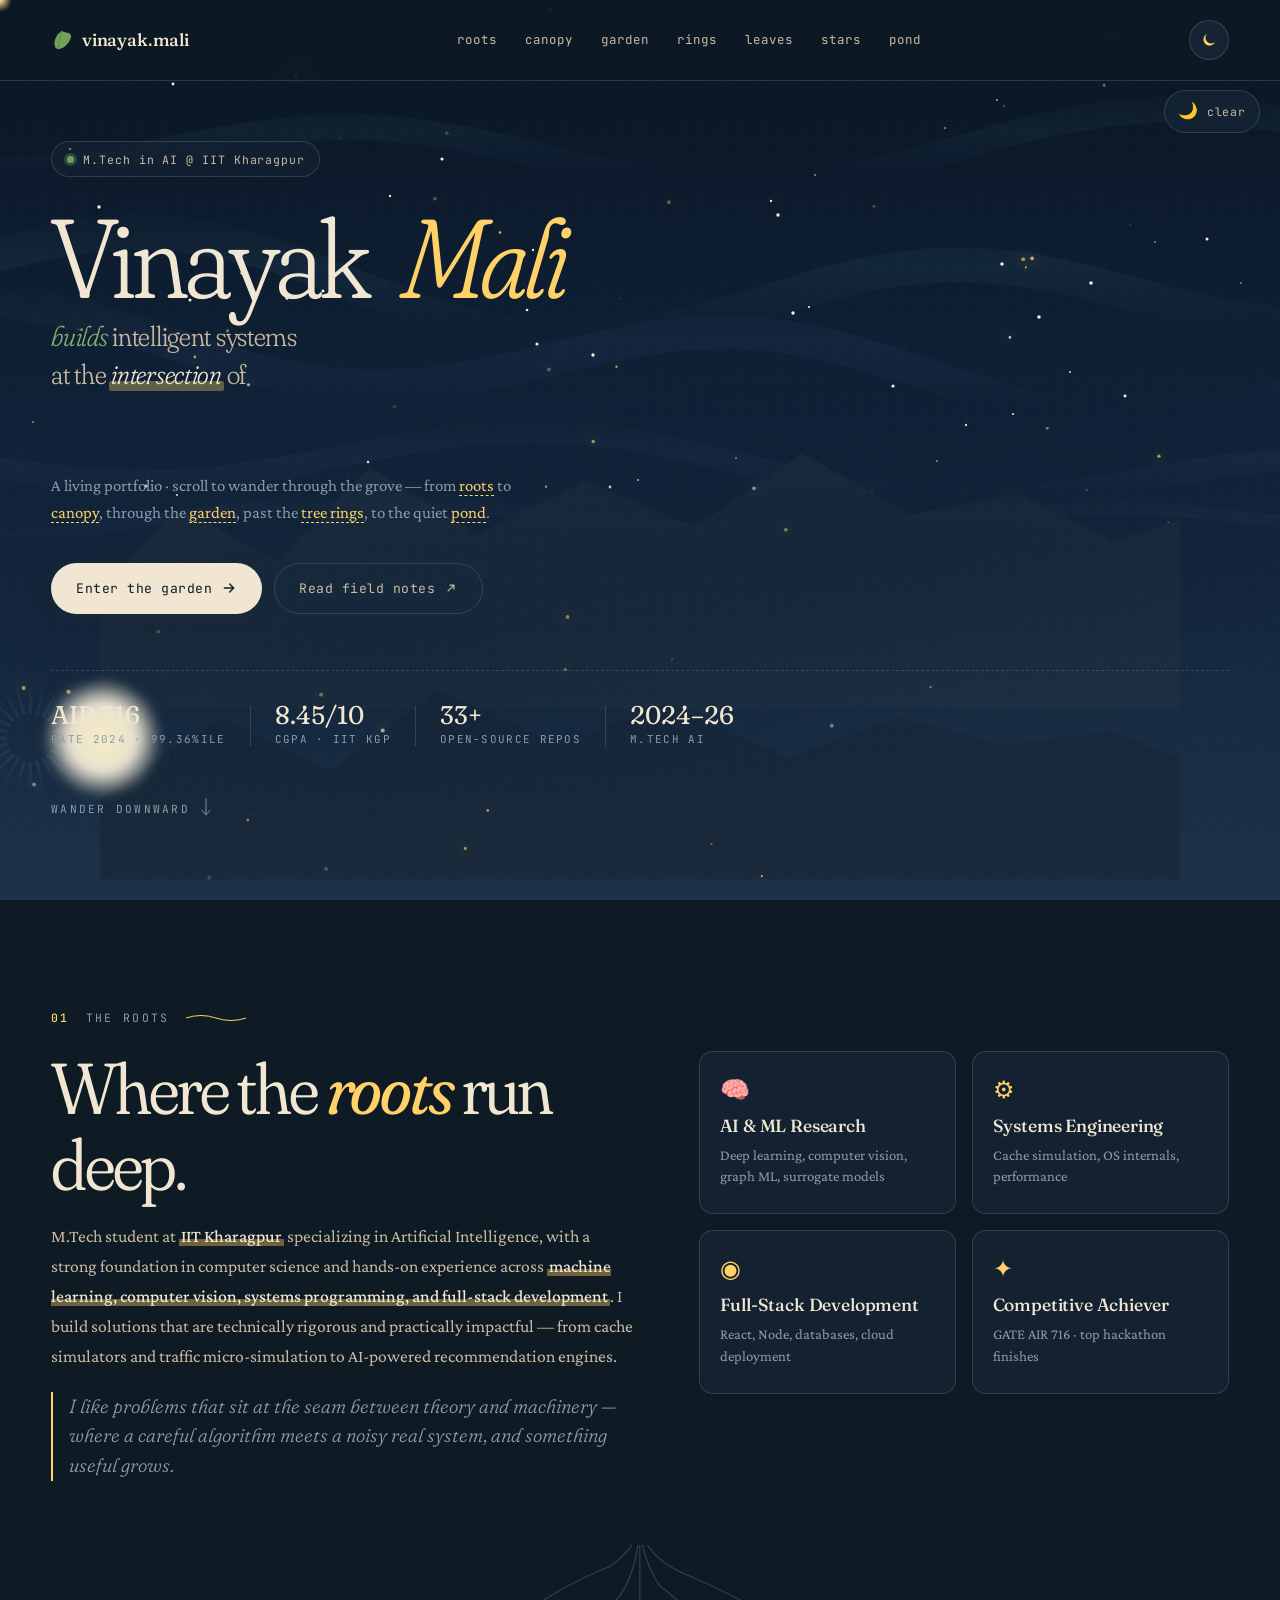
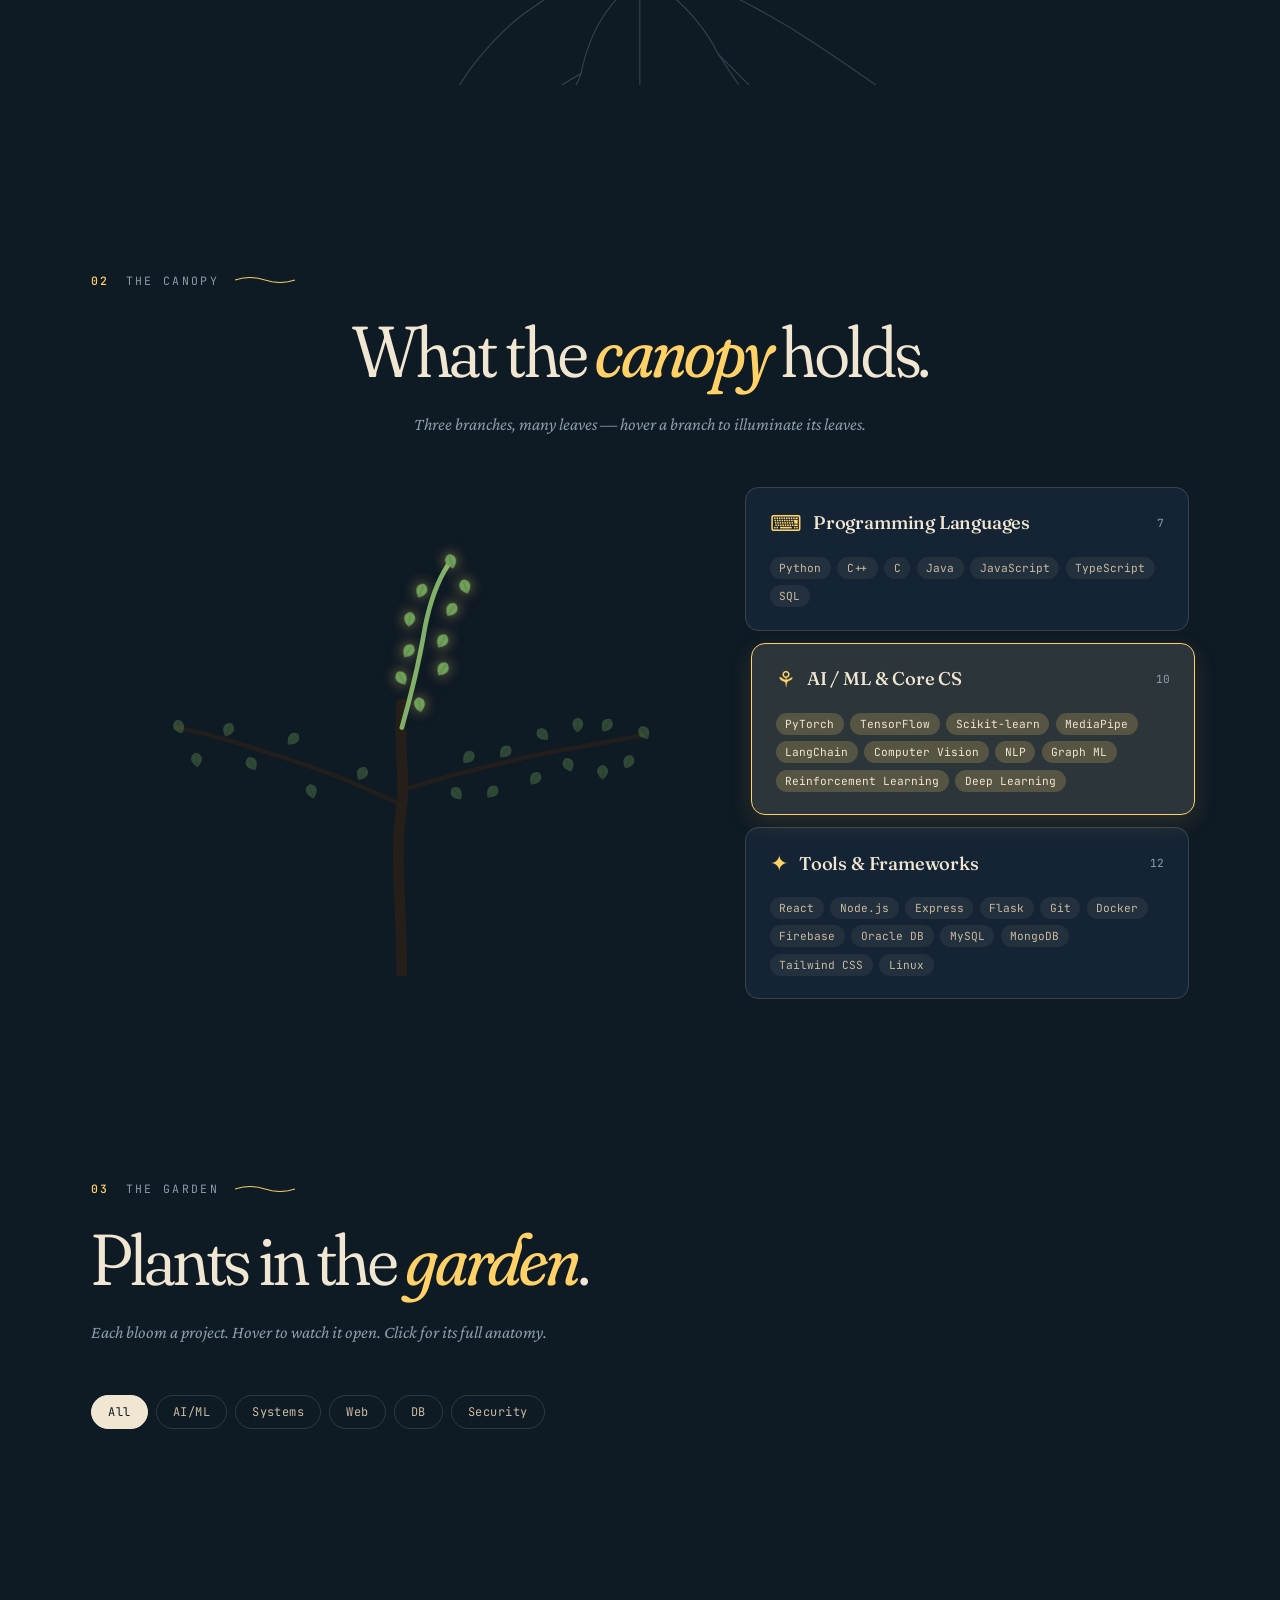
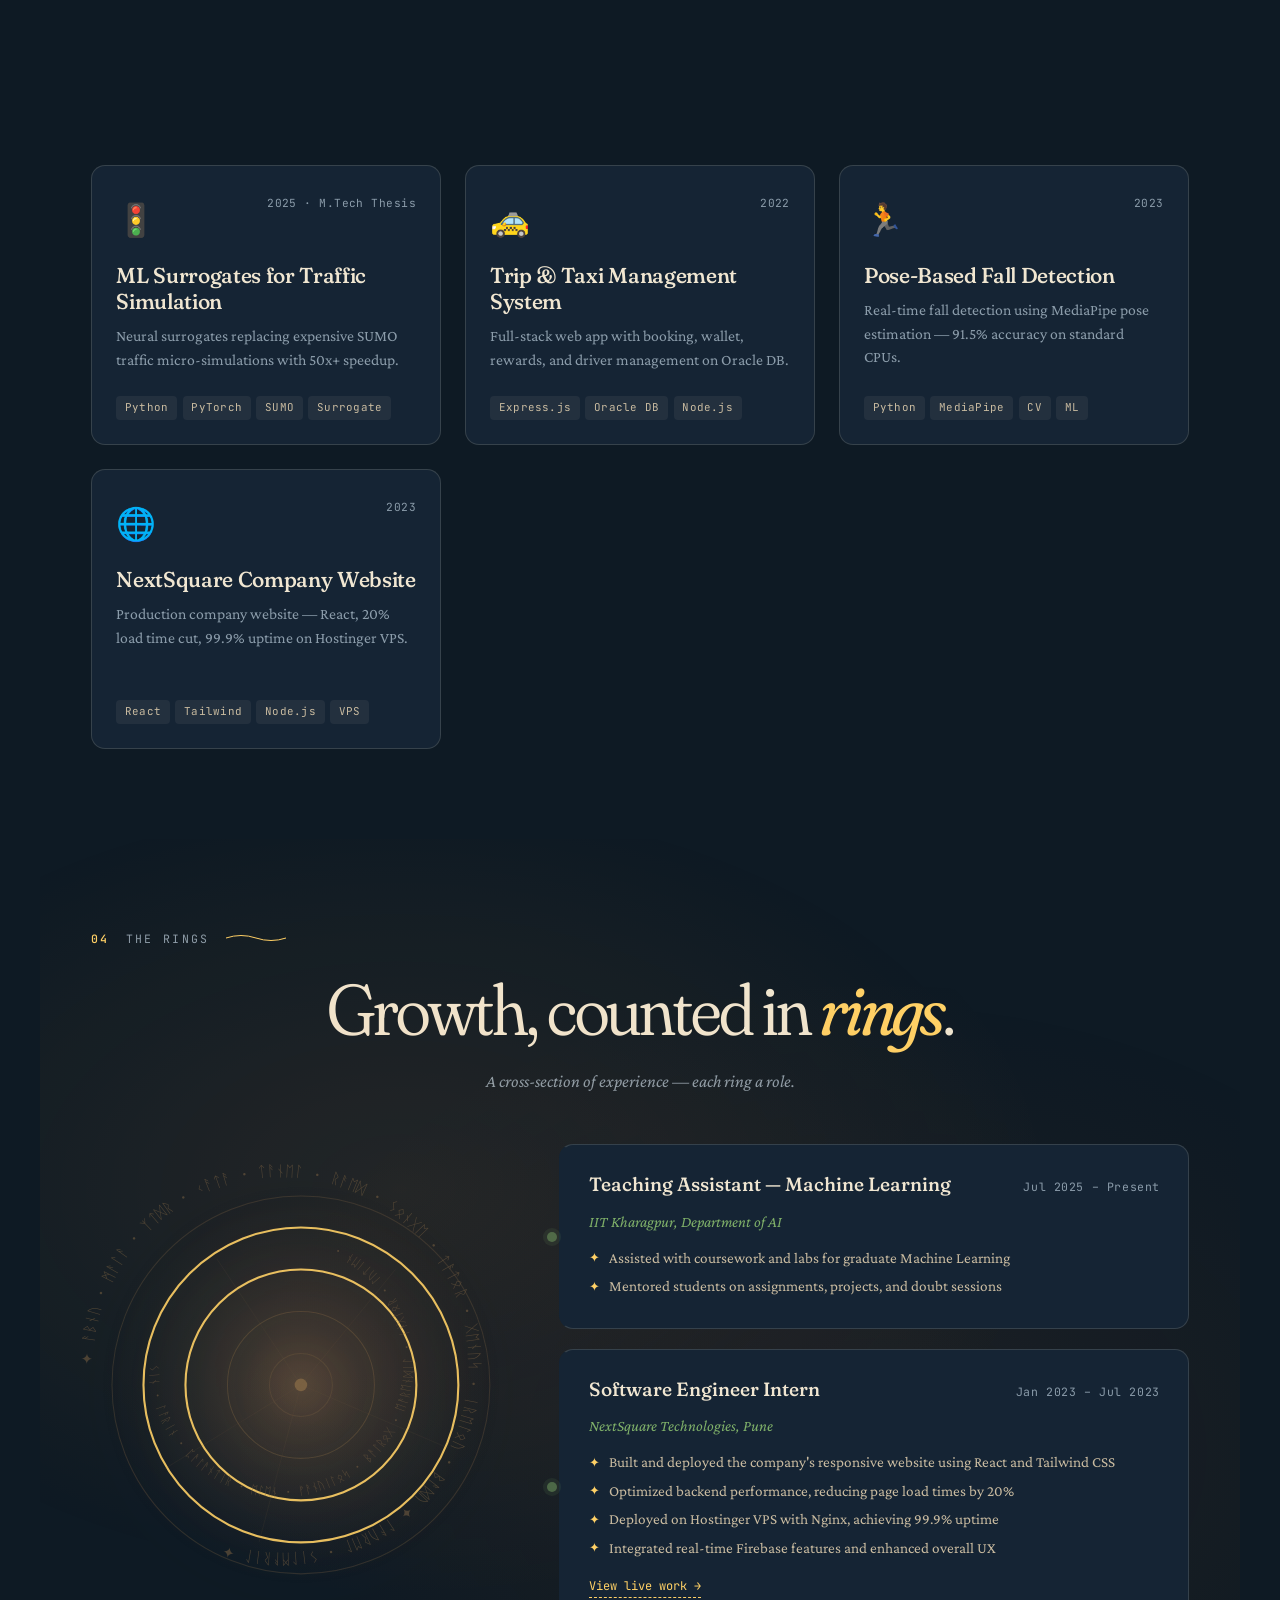
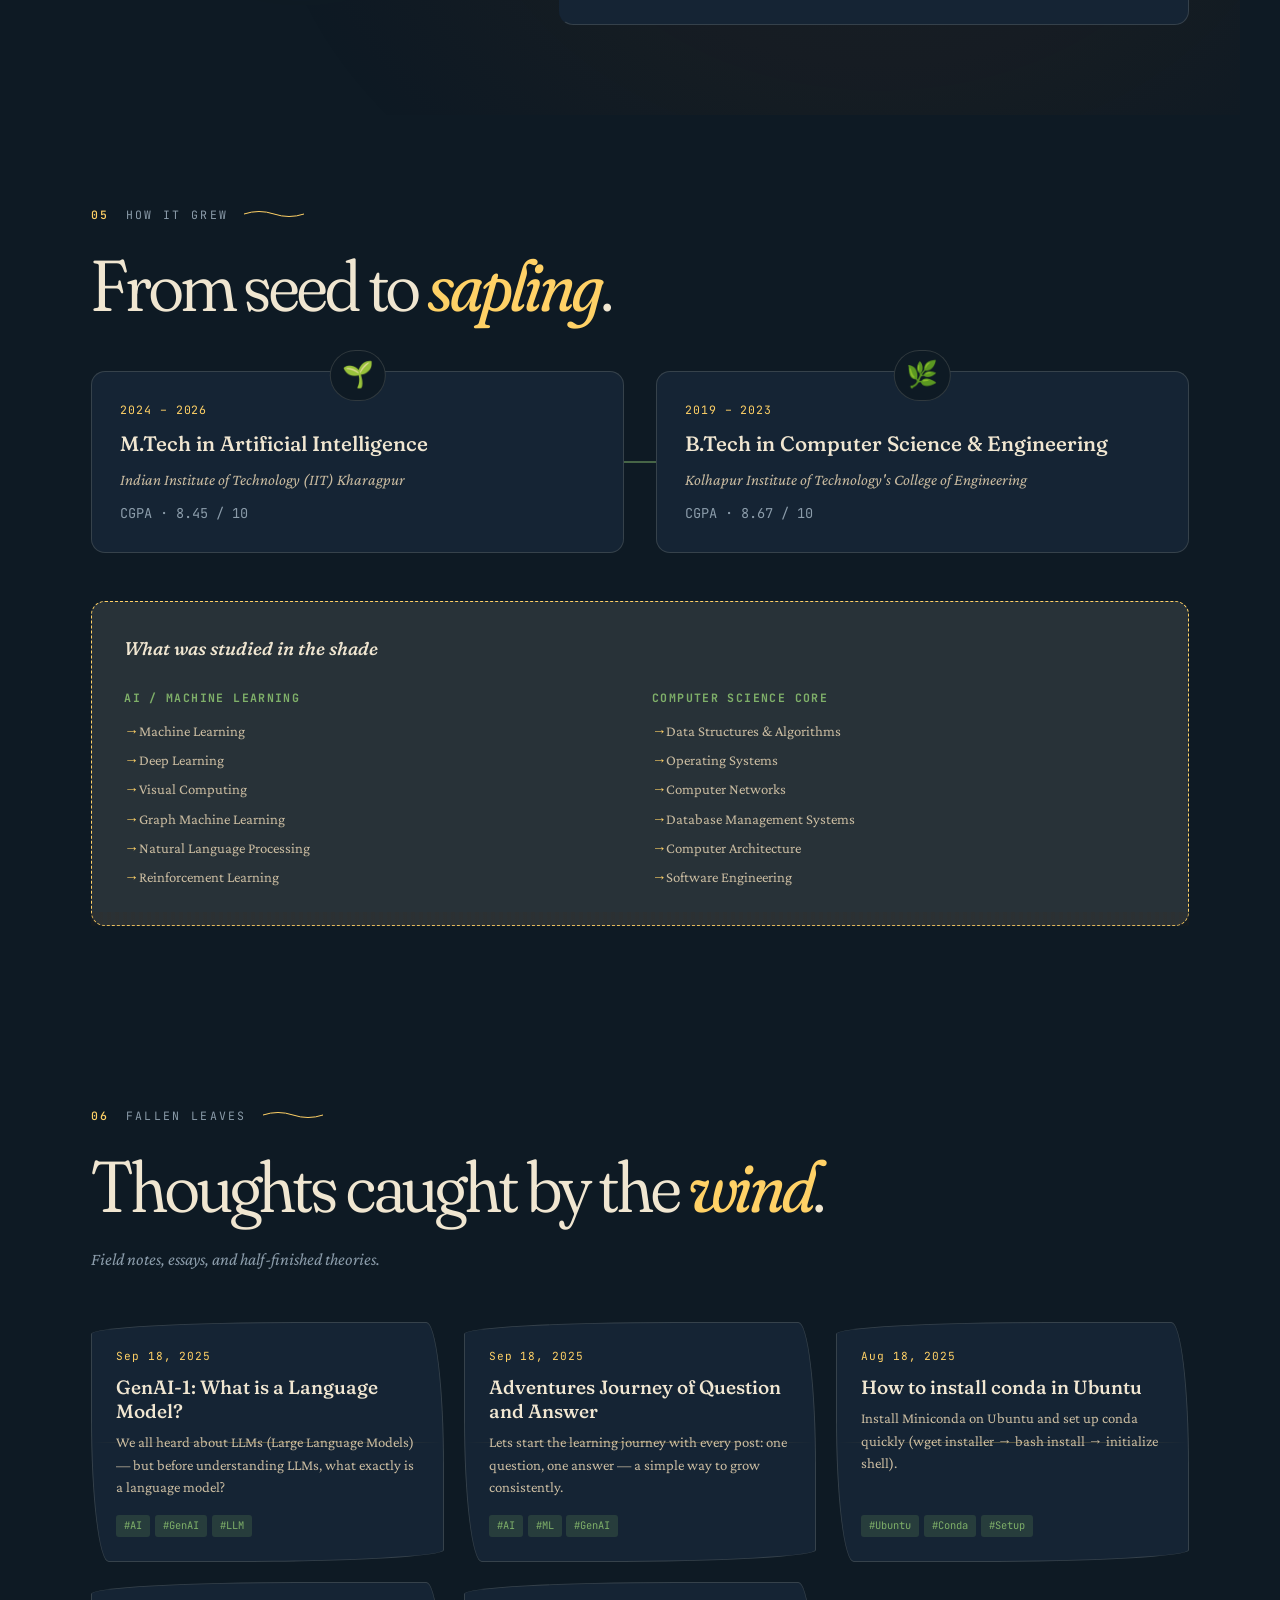
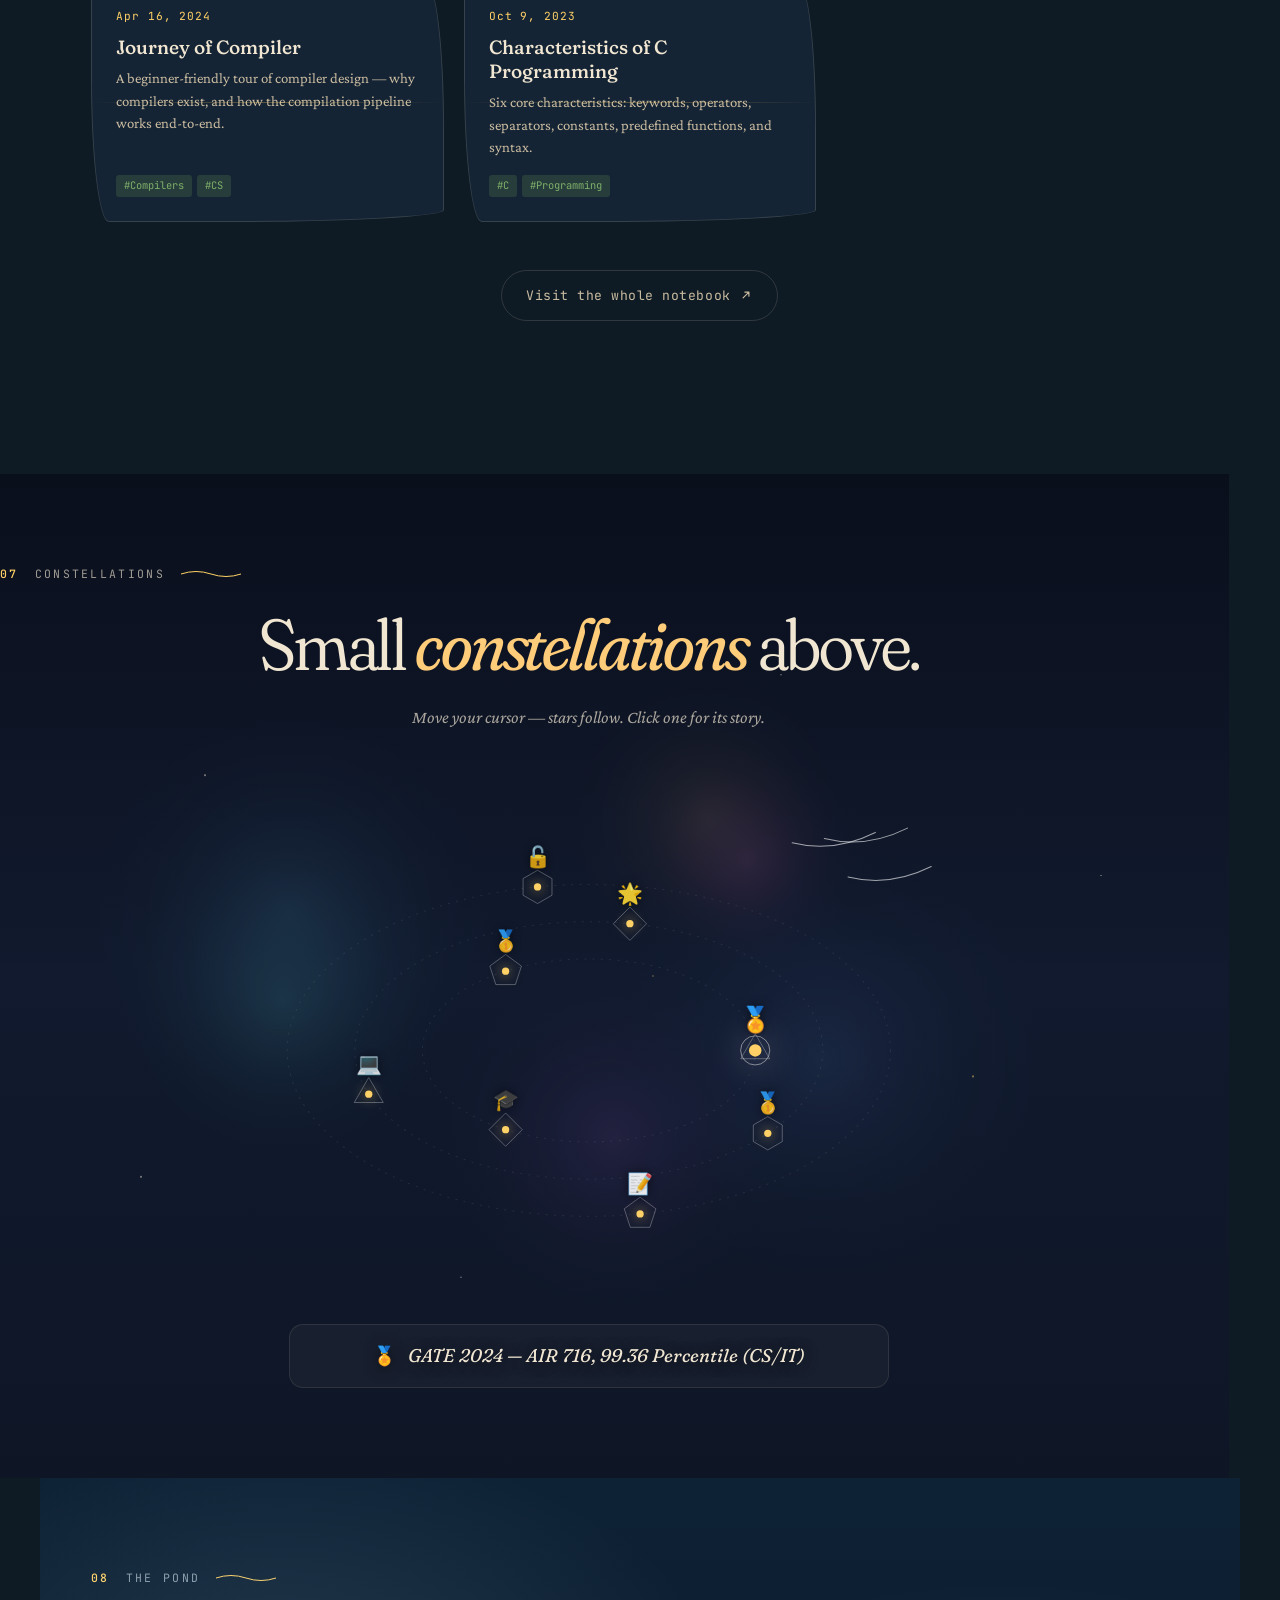
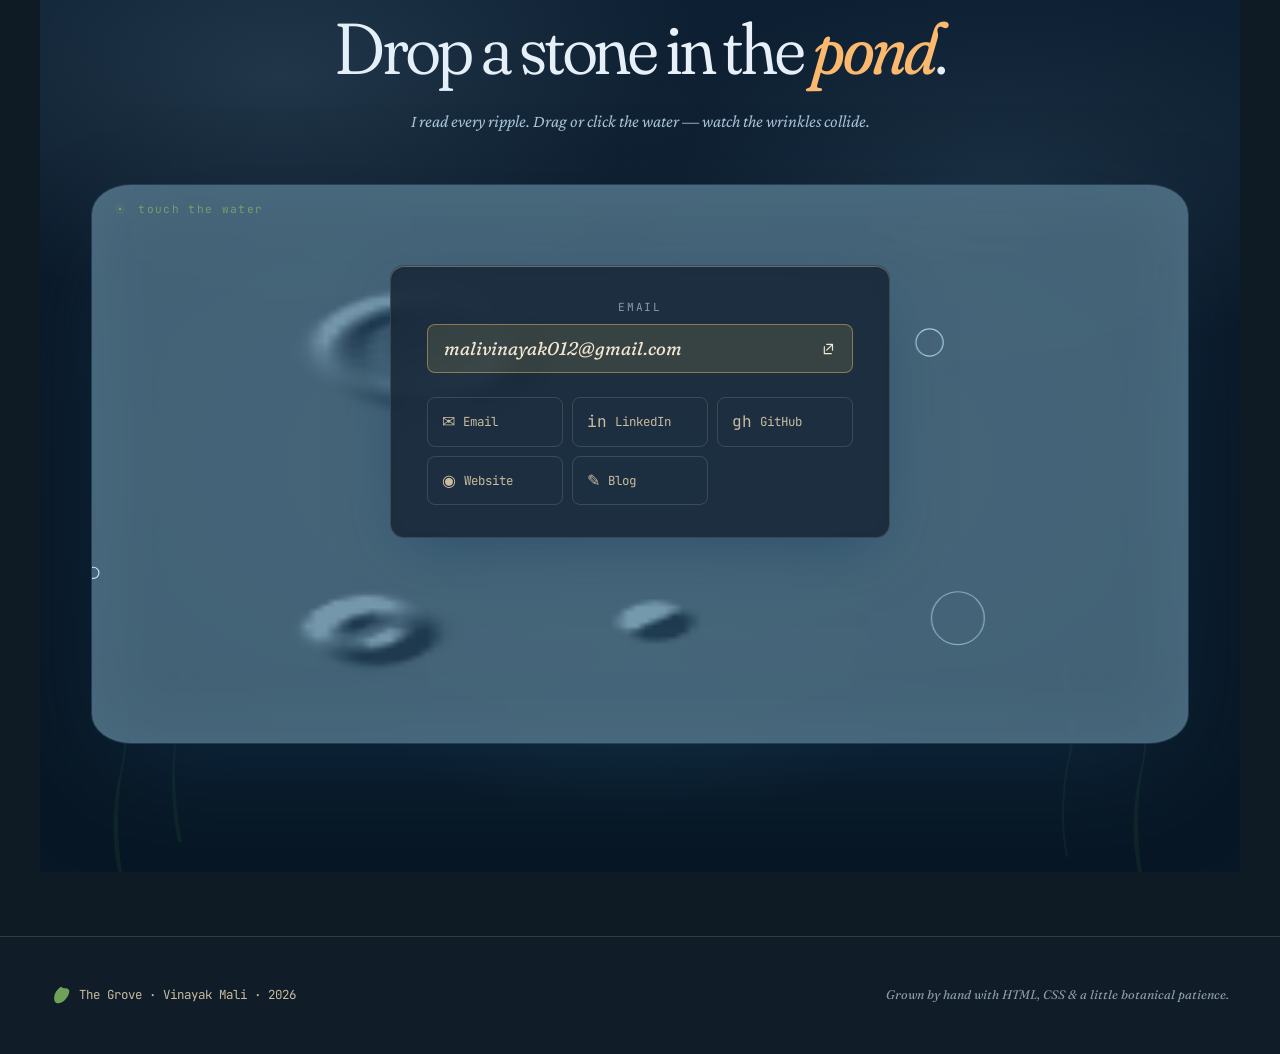
==== commit a47d09ef: "v3.1: UI expereince improvement" ====
--- a/index.html
+++ b/index.html
@@ -31,19 +31,28 @@
 </head>
 <body>
 
+  <!-- ╔════════════════ LOADER ════════════════╗ -->
+  <div class="loader" id="loader" aria-hidden="true">
+    <div class="loader-stage">
+      <canvas id="loaderGlobe" width="400" height="400"></canvas>
+    </div>
+  </div>
+
   <!-- ╔════════════════ LIVING BACKGROUND ════════════════╗ -->
   <div class="scene" aria-hidden="true">
-    <!-- Sky gradient -->
     <div class="sky-wash"></div>
 
-    <!-- Celestial body (sun/moon morphs via CSS) -->
-    <div class="celestial">
-      <div class="celestial-body"></div>
-      <div class="celestial-glow"></div>
-    </div>
-
-    <!-- Stars (only visible at night) -->
+    <!-- Interactive shader canvas for sky (aurora / heat shimmer) -->
+    <canvas id="skyShader" class="sky-shader"></canvas>
+
+    <!-- Storm lightning flash layer -->
+    <div class="lightning" id="lightning"></div>
+
+    <!-- Stars (only at night) -->
     <svg class="stars-layer" viewBox="0 0 1600 900" preserveAspectRatio="xMidYMid slice"></svg>
+
+    <!-- Rain clouds -->
+    <div class="clouds" id="clouds"></div>
 
     <!-- Mountain parallax -->
     <svg class="mountains far" viewBox="0 0 1600 600" preserveAspectRatio="xMidYEnd slice">
@@ -53,16 +62,28 @@
       <path d="M0,600 L0,480 L180,360 L340,440 L500,320 L680,400 L840,340 L1020,420 L1180,360 L1340,400 L1500,380 L1600,420 L1600,600 Z"/>
     </svg>
 
-    <!-- Far forest silhouette -->
     <svg class="trees far" viewBox="0 0 1600 300" preserveAspectRatio="xMidYEnd slice">
       <g class="tree-cluster"></g>
     </svg>
 
-    <!-- Near forest silhouette -->
+    <!-- Growing plants layer -->
+    <svg class="plants-layer" viewBox="0 0 1600 200" preserveAspectRatio="xMidYEnd slice" id="plantsLayer"></svg>
+
     <svg class="trees near" viewBox="0 0 1600 400" preserveAspectRatio="xMidYEnd slice">
       <g class="tree-cluster"></g>
     </svg>
 
+    <!-- Rain canvas -->
+    <canvas id="rainCanvas" class="rain-canvas"></canvas>
+
+    <!-- Water accumulation at bottom (follows scroll) -->
+    <div class="flood" id="flood">
+      <svg viewBox="0 0 1600 120" preserveAspectRatio="none" aria-hidden="true">
+        <path id="floodWave" d=""/>
+        <path id="floodWave2" d="" opacity="0.5"/>
+      </svg>
+    </div>
+
     <!-- Particle canvas (leaves/fireflies) -->
     <canvas id="particles"></canvas>
 
@@ -73,8 +94,23 @@
     <div class="grain"></div>
   </div>
 
+  <!-- Celestial (sun/moon) — fixed above scene, follows scroll arc -->
+  <div class="celestial" aria-hidden="true">
+    <svg class="celestial-rays" viewBox="-100 -100 200 200" aria-hidden="true">
+      <g class="rays-group"></g>
+    </svg>
+    <div class="celestial-body"></div>
+    <div class="celestial-glow"></div>
+  </div>
+
   <!-- ╔════════════════ FIREFLY CURSOR ════════════════╗ -->
   <div class="firefly-cursor" aria-hidden="true"></div>
+
+  <!-- Weather indicator -->
+  <div class="weather-badge" id="weatherBadge" title="Weather cycles through the grove">
+    <span class="weather-icon" id="weatherIcon">☀</span>
+    <span class="weather-label" id="weatherLabel">clear</span>
+  </div>
 
   <!-- ╔════════════════ NAVIGATION ════════════════╗ -->
   <nav class="nav">
@@ -124,22 +160,15 @@
       <div class="hero-inner">
         <div class="hero-badge">
           <span class="badge-dot"></span>
-          <span>M.Tech in AI · IIT Kharagpur</span>
+          <span id="heroBadge">M.Tech in AI · IIT Kharagpur</span>
         </div>
 
         <h1 class="hero-title">
-          <span class="hero-line">
-            <span class="word" style="--d:0">Vinayak</span>
-            <span class="word" style="--d:1">Mali</span>
-          </span>
+          <span class="hero-line" id="heroName"></span>
           <span class="hero-sub">
             <em>builds</em> intelligent systems <br>
             at the <span class="hero-mark">intersection</span> of <br>
-            <span class="rotating-role">
-              <span>AI &amp; Machine Learning</span>
-              <span>Systems Engineering</span>
-              <span>Full-Stack Development</span>
-            </span>
+            <span class="rotating-role" id="rotatingRole"></span>
           </span>
         </h1>
 
@@ -158,27 +187,7 @@
           </a>
         </div>
 
-        <div class="hero-stats">
-          <div class="stat">
-            <span class="stat-value">AIR 716</span>
-            <span class="stat-label">GATE 2024 · 99.36%ile</span>
-          </div>
-          <div class="stat-divider"></div>
-          <div class="stat">
-            <span class="stat-value">8.45<small>/10</small></span>
-            <span class="stat-label">CGPA · IIT KGP</span>
-          </div>
-          <div class="stat-divider"></div>
-          <div class="stat">
-            <span class="stat-value">33<small>+</small></span>
-            <span class="stat-label">Open-source repos</span>
-          </div>
-          <div class="stat-divider"></div>
-          <div class="stat">
-            <span class="stat-value">2024–26</span>
-            <span class="stat-label">M.Tech AI</span>
-          </div>
-        </div>
+        <div class="hero-stats" id="heroStats"></div>
 
         <div class="scroll-prompt">
           <span>wander downward</span>
@@ -230,7 +239,6 @@
         </div>
       </div>
 
-      <!-- Decorative roots SVG -->
       <svg class="roots-decor" viewBox="0 0 1200 200" preserveAspectRatio="xMidYMid slice" aria-hidden="true">
         <g fill="none" stroke="currentColor" stroke-width="1.2" stroke-linecap="round">
           <path d="M600 0 Q600 50 580 80 Q550 110 540 160 Q530 190 500 200"/>
@@ -253,28 +261,19 @@
       </div>
 
       <h2 class="section-title centered">What the <em>canopy</em> holds.</h2>
-      <p class="section-sub">Three branches, many leaves — click a branch to illuminate its leaves.</p>
+      <p class="section-sub">Three branches, many leaves — hover a branch to illuminate its leaves.</p>
 
       <div class="canopy-wrap">
-        <!-- Interactive tree SVG -->
         <svg class="skill-tree" viewBox="0 0 800 600" preserveAspectRatio="xMidYMid meet" aria-hidden="true">
-          <!-- Trunk -->
           <path d="M400 600 C400 500, 390 450, 400 380 C405 340, 395 310, 400 250" stroke="currentColor" class="trunk" stroke-width="14" fill="none" stroke-linecap="round"/>
-
-          <!-- Branch: Languages (left) -->
           <path d="M400 380 Q320 340 220 310 Q160 290 110 280" class="branch" data-branch="0" stroke="currentColor" stroke-width="6" fill="none" stroke-linecap="round"/>
-          <!-- Branch: AI/ML (top) -->
           <path d="M400 280 Q420 210 430 150 Q440 100 460 70" class="branch" data-branch="1" stroke="currentColor" stroke-width="6" fill="none" stroke-linecap="round"/>
-          <!-- Branch: Tools (right) -->
           <path d="M400 360 Q500 330 600 310 Q660 300 710 290" class="branch" data-branch="2" stroke="currentColor" stroke-width="6" fill="none" stroke-linecap="round"/>
-
-          <!-- Leaf groups (populated by JS) -->
           <g class="leaves-group" data-branch="0"></g>
           <g class="leaves-group" data-branch="1"></g>
           <g class="leaves-group" data-branch="2"></g>
         </svg>
 
-        <!-- Branch legend / controls -->
         <div class="branch-legend" id="branchLegend"></div>
       </div>
     </section>
@@ -287,7 +286,7 @@
         <svg class="mark-flourish" viewBox="0 0 60 10" width="60" height="10"><path d="M0 5 Q15 0 30 5 T60 5" stroke="currentColor" stroke-width="1" fill="none"/></svg>
       </div>
 
-      <h2 class="section-title">Seven plants in the <em>garden</em>.</h2>
+      <h2 class="section-title">Plants in the <em>garden</em>.</h2>
       <p class="section-sub">Each bloom a project. Hover to watch it open. Click for its full anatomy.</p>
 
       <div class="garden-filters" id="gardenFilters"></div>
@@ -307,8 +306,7 @@
       <p class="section-sub">A cross-section of experience — each ring a role.</p>
 
       <div class="rings-layout">
-        <!-- Tree rings visualization -->
-        <div class="tree-slice">
+        <div class="tree-slice" id="treeSlice">
           <svg viewBox="0 0 400 400" aria-hidden="true">
             <defs>
               <radialGradient id="ringGrad" cx="50%" cy="50%" r="50%">
@@ -323,7 +321,6 @@
             <circle cx="200" cy="200" r="70" fill="none" stroke="currentColor" stroke-width="1" opacity="0.4"/>
             <circle cx="200" cy="200" r="30" fill="none" stroke="currentColor" stroke-width="1" opacity="0.3"/>
             <circle cx="200" cy="200" r="6" fill="currentColor"/>
-            <!-- Texture cracks -->
             <g stroke="currentColor" stroke-width="0.5" fill="none" opacity="0.2">
               <path d="M200 200 L120 80"/>
               <path d="M200 200 L290 90"/>
@@ -332,6 +329,38 @@
               <path d="M200 200 L160 350"/>
             </g>
           </svg>
+          <!-- Elvish runes outer ring -->
+          <svg class="rune-ring outer" viewBox="-200 -200 400 400" aria-hidden="true">
+            <defs>
+              <path id="runePathOuter" d="M 0,0 m -180,0 a 180,180 0 1,1 360,0 a 180,180 0 1,1 -360,0" fill="none"/>
+            </defs>
+            <text><textPath href="#runePathOuter" startOffset="0">✦ ᚨᛒᚾᚢ · ᛗᚨᛚᚨ · ᛉᛏᛞᚱ · ᚲᚨᛏᚨ · ᛏᚨᚾᛖᛚ · ᚱᚨᛖᛞ · ᛊᛟᚾᚷᛖ · ᛏᚨᛏᛟᚱ · ᚷᛖᚾᚢᛋ · ᛁᚱᛖᛚᛟᚢ · ᛒᚨᛞᚢ ✦ ᛚᚨᚢᚱᛖᛚ · ᛊᛁᛚᛗᚨᚱᛁᛚ ✦</textPath></text>
+          </svg>
+          <!-- Inner runes ring -->
+          <svg class="rune-ring inner" viewBox="-200 -200 400 400" aria-hidden="true">
+            <defs>
+              <path id="runePathInner" d="M 0,0 m -125,0 a 125,125 0 1,0 250,0 a 125,125 0 1,0 -250,0" fill="none"/>
+            </defs>
+            <text><textPath href="#runePathInner" startOffset="0">ᛊᛁᚾ · ᛚᚨᚱᛁᚾ · ᛈᚨᛚᚨᚾᛏᛁᚱ · ᛖᛚᛖᚾ · ᚠᚨᚾᚢᛁᛚᛟᛋ · ᛒᚨᛚᚱᛟᚷ · ᛖᚨᚱᛖᚾᛞᛁᛚ · ᛁᚾᚷᛚᛟᚱ · ᛚᚢᛏᛁᛖᚾ ·</textPath></text>
+          </svg>
+          <!-- The One Ring glyph -->
+          <div class="one-ring-glyph" id="oneRingGlyph">
+            <svg viewBox="0 0 200 200" aria-hidden="true">
+              <defs>
+                <radialGradient id="oneRingGold" cx="50%" cy="40%" r="60%">
+                  <stop offset="0%" stop-color="#fff3b8"/>
+                  <stop offset="50%" stop-color="#d9a24a"/>
+                  <stop offset="100%" stop-color="#6b4015"/>
+                </radialGradient>
+              </defs>
+              <circle cx="100" cy="100" r="72" fill="none" stroke="url(#oneRingGold)" stroke-width="10"/>
+              <circle cx="100" cy="100" r="72" fill="none" stroke="#fff3b8" stroke-width="1" opacity="0.6"/>
+              <g fill="#ff9e4f" opacity="0.9" font-family="serif" font-style="italic" font-size="9" text-anchor="middle">
+                <text x="100" y="68" transform="rotate(-40,100,100)">ᛞᛖᚱ · ᚻᛖᚱᚱ · ᚠᛁᚾᚷᛖᚱ · ᚲᚾᚢᛗᚨ · ᛏᛟ</text>
+                <text x="100" y="140" transform="rotate(40,100,100)">ᛏᚨᛚᛁᛋᛗᚨᚾ · ᛟᚠ · ᛏᚻᛖ · ᛞᛁᛖᛚᛁᚾᚷᛊ</text>
+              </g>
+            </svg>
+          </div>
         </div>
 
         <div class="rings-list" id="ringsList"></div>
@@ -377,6 +406,8 @@
 
     <!-- ╔════════════════ ACHIEVEMENTS / CONSTELLATIONS ════════════════╗ -->
     <section id="achievements" class="stars-section">
+      <!-- Shader canvas nebula -->
+      <canvas id="nebulaShader" class="nebula-shader"></canvas>
       <div class="section-mark light">
         <span class="mark-num">07</span>
         <span class="mark-label">constellations</span>
@@ -384,7 +415,7 @@
       </div>
 
       <h2 class="section-title light centered">Small <em>constellations</em> above.</h2>
-      <p class="section-sub light">Click the stars — each one remembers a milestone.</p>
+      <p class="section-sub light">Move your cursor — stars follow. Click one for its story.</p>
 
       <div class="constellation-wrap">
         <svg class="constellation" viewBox="0 0 1000 500" aria-hidden="true" id="constellation"></svg>
@@ -394,6 +425,23 @@
 
     <!-- ╔════════════════ CONTACT / POND ════════════════╗ -->
     <section id="contact" class="pond-section">
+      <!-- Underwater seaweed -->
+      <svg class="seaweed" style="left:4%;" viewBox="0 0 60 200" aria-hidden="true">
+        <path d="M30 200 Q20 150 32 100 Q42 60 28 20 Q22 10 30 0 Q36 10 32 20 Q44 60 34 100 Q26 150 34 200 Z"/>
+      </svg>
+      <svg class="seaweed" style="left:9%; height:260px; animation-delay:-1s;" viewBox="0 0 60 200" aria-hidden="true">
+        <path d="M30 200 Q18 140 30 80 Q40 40 26 0 Q32 10 30 0 Q28 10 34 20 Q42 50 30 80 Q22 140 34 200 Z"/>
+      </svg>
+      <svg class="seaweed" style="right:6%; animation-delay:-3s;" viewBox="0 0 60 200" aria-hidden="true">
+        <path d="M30 200 Q20 150 32 100 Q42 60 28 20 Q22 10 30 0 Q36 10 32 20 Q44 60 34 100 Q26 150 34 200 Z"/>
+      </svg>
+      <svg class="seaweed" style="right:12%; height:230px; animation-delay:-4s;" viewBox="0 0 60 200" aria-hidden="true">
+        <path d="M30 200 Q22 160 30 110 Q40 70 28 30 Q22 20 30 0 Q34 20 32 30 Q44 70 32 110 Q24 160 32 200 Z"/>
+      </svg>
+
+      <!-- Rising bubbles container (JS fills) -->
+      <div class="bubbles-layer" id="bubblesLayer" aria-hidden="true"></div>
+
       <div class="section-mark">
         <span class="mark-num">08</span>
         <span class="mark-label">the pond</span>
@@ -401,16 +449,20 @@
       </div>
 
       <h2 class="section-title">Drop a stone in the <em>pond</em>.</h2>
-      <p class="section-sub">I read every ripple. Pick any of the channels below.</p>
+      <p class="section-sub">I read every ripple. Drag or click the water — watch the wrinkles collide.</p>
 
       <div class="pond" id="pond">
         <canvas id="pondCanvas"></canvas>
+        <div class="pond-hint" aria-hidden="true">
+          <svg viewBox="0 0 40 40" width="20" height="20"><circle cx="20" cy="20" r="3" fill="currentColor"/><circle cx="20" cy="20" r="8" fill="none" stroke="currentColor" stroke-width="1" opacity="0.6"/><circle cx="20" cy="20" r="14" fill="none" stroke="currentColor" stroke-width="0.6" opacity="0.3"/></svg>
+          <span>touch the water</span>
+        </div>
         <div class="pond-reflection">
           <div class="contact-card">
             <div class="contact-primary">
               <span class="contact-label">email</span>
               <button class="contact-email" id="emailBtn" data-email="malivinayak012@gmail.com">
-                <span>malivinayak012@gmail.com</span>
+                <span><a href="/cdn-cgi/l/email-protection" class="__cf_email__" data-cfemail="a1ccc0cdc8d7c8cfc0d8c0ca919093e1c6ccc0c8cd8fc2cecc">[email&#160;protected]</a></span>
                 <svg viewBox="0 0 24 24" width="14" height="14"><path d="M8 4 H18 V14 M18 4 L8 14 M4 8 V20 H16" stroke="currentColor" stroke-width="2" fill="none" stroke-linecap="round" stroke-linejoin="round"/></svg>
               </button>
             </div>
@@ -446,6 +498,7 @@
     </div>
   </footer>
 
+  <script data-cfasync="false" src="/cdn-cgi/scripts/5c5dd728/cloudflare-static/email-decode.min.js" defer></script><script src="engine.js"></script>
   <script src="script.js"></script>
 </body>
 </html>
--- a/style.css
+++ b/style.css
@@ -182,14 +182,18 @@
 }
 
 .celestial {
-  position: absolute;
-  left: var(--celestial-pos);
-  top: var(--celestial-pos);
-  width: 140px;
-  height: 140px;
+  position: fixed;
+  left: 0;
+  top: 0;
+  width: 120px;
+  height: 120px;
   transform: translate(-50%, -50%);
-  transition: left 1.2s var(--ease-organic), top 1.2s var(--ease-organic);
-}
+  z-index: 1;
+  pointer-events: none;
+  will-change: transform;
+}
+/* When scrolling past hero area, celestial goes behind content */
+.celestial.past-hero { z-index: 0; }
 
 .celestial-body {
   position: absolute;
@@ -2106,3 +2110,839 @@
   .tree-slice svg { animation: none; }
   html { scroll-behavior: auto; }
 }
+
+
+/* ════════════════════════════════════════════════
+   NEW ATMOSPHERIC EFFECTS — added for enhanced theme
+   ════════════════════════════════════════════════ */
+
+/* ═══ LOADER ═══ */
+.loader {
+  position: fixed;
+  inset: 0;
+  z-index: 10000;
+  display: grid;
+  place-items: center;
+  background: var(--cream);
+  transition: opacity 0.9s ease, visibility 0.9s ease;
+}
+html[data-theme="night"] .loader { background: #0e1a24; }
+.loader.hidden { opacity: 0; visibility: hidden; pointer-events: none; }
+.loader-stage {
+  width: 200px;
+  height: 200px;
+  position: relative;
+}
+#loaderGlobe {
+  width: 200px;
+  height: 200px;
+  display: block;
+}
+
+/* ═══ SKY SHADER CANVAS ═══ */
+.sky-shader {
+  position: absolute;
+  inset: 0;
+  width: 100%;
+  height: 100%;
+  opacity: 0.6;
+  mix-blend-mode: screen;
+  pointer-events: none;
+}
+html[data-theme="night"] .sky-shader { opacity: 0.4; }
+
+/* ═══ CELESTIAL RAYS ═══ */
+.celestial-rays {
+  position: absolute;
+  inset: -60%;
+  width: 220%;
+  height: 220%;
+  pointer-events: none;
+  animation: ray-rotate 60s linear infinite;
+}
+@keyframes ray-rotate {
+  from { transform: rotate(0); }
+  to   { transform: rotate(360deg); }
+}
+.celestial-rays path {
+  fill: var(--sun-bright, #ffb366);
+  opacity: 0.12;
+  transition: opacity 0.8s ease;
+}
+html[data-theme="night"] .celestial-rays path {
+  fill: #e8e2d0;
+  opacity: 0.06;
+}
+.celestial-body {
+  filter: blur(0.3px);
+  animation: celestial-shine 6s ease-in-out infinite, celestial-pulse 8s ease-in-out infinite;
+}
+@keyframes celestial-shine {
+  0%, 100% { filter: blur(0.3px) brightness(1); }
+  50%      { filter: blur(0.8px) brightness(1.18); }
+}
+html.weather-cloudy .celestial-body { filter: blur(2px) brightness(0.7); opacity: 0.6; }
+html.weather-rain .celestial-body { filter: blur(3px) brightness(0.55); opacity: 0.45; }
+html.weather-storm .celestial-body { filter: blur(4px) brightness(0.4); opacity: 0.35; }
+html.weather-cloudy .celestial-rays,
+html.weather-rain .celestial-rays,
+html.weather-storm .celestial-rays { opacity: 0.3; }
+
+/* ═══ CLOUDS ═══ */
+.clouds {
+  position: absolute;
+  inset: 0;
+  pointer-events: none;
+  opacity: 0;
+  transition: opacity 2s ease;
+}
+html.weather-cloudy .clouds,
+html.weather-rain .clouds,
+html.weather-storm .clouds { opacity: 1; }
+html.weather-storm .clouds { filter: brightness(0.5); }
+.cloud {
+  position: absolute;
+  width: 300px;
+  height: 80px;
+  background:
+    radial-gradient(ellipse at 30% 60%, rgba(220,220,225,0.9), transparent 60%),
+    radial-gradient(ellipse at 60% 40%, rgba(230,230,235,0.95), transparent 65%),
+    radial-gradient(ellipse at 80% 70%, rgba(210,210,218,0.85), transparent 60%);
+  filter: blur(6px);
+  animation: cloud-drift linear infinite;
+}
+html[data-theme="night"] .cloud {
+  background:
+    radial-gradient(ellipse at 30% 60%, rgba(30,38,55,0.95), transparent 60%),
+    radial-gradient(ellipse at 60% 40%, rgba(40,48,65,0.95), transparent 65%),
+    radial-gradient(ellipse at 80% 70%, rgba(25,32,48,0.9), transparent 60%);
+}
+@keyframes cloud-drift {
+  from { transform: translateX(-120%); }
+  to   { transform: translateX(120vw); }
+}
+
+/* ═══ LIGHTNING ═══ */
+.lightning {
+  position: absolute;
+  inset: 0;
+  background: #fff;
+  opacity: 0;
+  pointer-events: none;
+  mix-blend-mode: screen;
+}
+.lightning.flash {
+  animation: flash 0.6s ease-out;
+}
+@keyframes flash {
+  0% { opacity: 0; }
+  10% { opacity: 0.9; }
+  20% { opacity: 0.2; }
+  30% { opacity: 0.8; }
+  100% { opacity: 0; }
+}
+html.weather-storm main,
+html.weather-storm .nav {
+  animation: storm-shake 0.3s ease-in-out;
+}
+@keyframes storm-shake {
+  0%, 100% { transform: translateX(0); }
+  25% { transform: translateX(-2px); }
+  75% { transform: translateX(2px); }
+}
+html.weather-storm .hero-title,
+html.weather-storm .section-title {
+  animation: text-flicker 4s ease-in-out infinite;
+}
+@keyframes text-flicker {
+  0%, 95%, 100% { opacity: 1; }
+  96% { opacity: 0.5; }
+  97% { opacity: 1; }
+  98% { opacity: 0.6; }
+}
+
+/* ═══ RAIN CANVAS ═══ */
+.rain-canvas {
+  position: absolute;
+  inset: 0;
+  width: 100%;
+  height: 100%;
+  pointer-events: none;
+  opacity: 0;
+  transition: opacity 1.5s ease;
+}
+html.weather-rain .rain-canvas,
+html.weather-storm .rain-canvas { opacity: 1; }
+
+/* ═══ FLOOD / WATER POOLING ═══ */
+.flood {
+  position: absolute;
+  left: 0;
+  right: 0;
+  bottom: 0;
+  height: 0;
+  overflow: hidden;
+  pointer-events: none;
+  transition: height 2s cubic-bezier(0.2, 0.8, 0.2, 1);
+  z-index: 2;
+}
+.flood svg {
+  width: 100%;
+  height: 100%;
+  display: block;
+}
+.flood svg path {
+  fill: color-mix(in srgb, var(--accent-2) 40%, #4a7896 60%);
+  opacity: 0.55;
+  filter: drop-shadow(0 -4px 12px rgba(60,100,120,0.3));
+}
+html[data-theme="night"] .flood svg path {
+  fill: #1c3a58;
+  opacity: 0.7;
+}
+
+/* ═══ GROWING PLANTS LAYER ═══ */
+.plants-layer {
+  position: absolute;
+  left: 0;
+  right: 0;
+  bottom: 10%;
+  width: 100%;
+  height: 15%;
+  pointer-events: none;
+  opacity: 0.7;
+}
+.plants-layer .plantlet {
+  transform-origin: bottom center;
+  animation: plant-grow 2.5s cubic-bezier(0.2, 0.9, 0.3, 1.05) both;
+}
+@keyframes plant-grow {
+  0%   { transform: scaleY(0); opacity: 0; }
+  60%  { opacity: 1; }
+  100% { transform: scaleY(1); opacity: 1; }
+}
+.plants-layer .plantlet path { fill: var(--tree-near); opacity: 0.85; }
+
+/* ═══ WEATHER BADGE ═══ */
+.weather-badge {
+  position: fixed;
+  top: 90px;
+  right: 20px;
+  z-index: 90;
+  display: flex;
+  align-items: center;
+  gap: 0.5rem;
+  padding: 0.45rem 0.85rem;
+  background: color-mix(in srgb, var(--bg-raised) 85%, transparent);
+  backdrop-filter: blur(10px);
+  border: 1px solid var(--rule);
+  border-radius: 999px;
+  font-family: var(--f-mono);
+  font-size: 0.72rem;
+  letter-spacing: 0.06em;
+  color: var(--ink-soft);
+  transition: all 0.4s ease;
+}
+.weather-badge .weather-icon {
+  font-size: 1rem;
+  transition: transform 0.4s ease;
+}
+.weather-badge:hover { transform: scale(1.05); border-color: var(--accent); }
+@media (max-width: 600px) {
+  .weather-badge { top: 75px; right: 12px; font-size: 0.65rem; padding: 0.35rem 0.65rem; }
+}
+
+/* ═══ TEXT PARTICLE EFFECTS ═══ */
+.particle-words {
+  display: flex;
+  flex-wrap: wrap;
+  gap: 1.2rem;
+  margin: 2.25rem 0 2.5rem;
+  padding: 0;
+}
+.pword {
+  position: relative;
+  display: inline-block;
+  font-family: var(--f-display);
+  font-size: clamp(1.8rem, 4vw, 3.2rem);
+  font-weight: 300;
+  font-style: italic;
+  font-variation-settings: "SOFT" 100, "opsz" 144;
+  color: var(--ink);
+  cursor: crosshair;
+  user-select: none;
+  letter-spacing: -0.02em;
+  transition: transform 0.3s ease, color 0.3s ease;
+  padding: 0.1em 0.25em;
+}
+.pword::before {
+  content: "";
+  position: absolute;
+  inset: -20px -10px;
+  pointer-events: none;
+}
+.pword:hover { transform: translateY(-2px); }
+
+.pword[data-effect="fire"]  { color: #e76f51; text-shadow: 0 0 18px rgba(231,111,81,0.35); }
+.pword[data-effect="smoke"] { color: #7d7266; text-shadow: 0 0 14px rgba(125,114,102,0.3); }
+.pword[data-effect="metal"] {
+  background: linear-gradient(180deg, #d8d4cc 0%, #8b8680 45%, #a8a29a 55%, #666059 100%);
+  -webkit-background-clip: text;
+  background-clip: text;
+  -webkit-text-fill-color: transparent;
+  filter: drop-shadow(0 1px 0 rgba(0,0,0,0.3));
+}
+.pword[data-effect="wind"]  { color: var(--ink-quiet); font-style: italic; }
+.pword[data-effect="water"] { color: #4a7896; text-shadow: 0 0 16px rgba(74,120,150,0.4); }
+.pword[data-effect="leaf"]  { color: var(--accent-2); text-shadow: 0 0 14px rgba(125,180,120,0.35); }
+
+html[data-theme="night"] .pword[data-effect="fire"]  { color: #ff8a6a; }
+html[data-theme="night"] .pword[data-effect="smoke"] { color: #a39a8c; }
+html[data-theme="night"] .pword[data-effect="water"] { color: #7aa8c4; }
+
+.pword-canvas {
+  position: fixed;
+  inset: 0;
+  width: 100%;
+  height: 100%;
+  pointer-events: none;
+  z-index: 50;
+}
+
+/* ═══ POND HINT ═══ */
+.pond-hint {
+  position: absolute;
+  top: 14px;
+  left: 18px;
+  z-index: 3;
+  display: flex;
+  align-items: center;
+  gap: 0.5rem;
+  font-family: var(--f-mono);
+  font-size: 0.7rem;
+  letter-spacing: 0.12em;
+  color: var(--accent-2);
+  text-transform: lowercase;
+  opacity: 0.8;
+  pointer-events: none;
+  animation: pond-hint-pulse 2.8s ease-in-out infinite;
+}
+@keyframes pond-hint-pulse {
+  0%, 100% { opacity: 0.55; }
+  50%      { opacity: 1; }
+}
+.pond-hint svg {
+  color: var(--accent-2);
+  animation: ripple-icon 2s ease-in-out infinite;
+}
+@keyframes ripple-icon {
+  0%, 100% { transform: scale(1); }
+  50%      { transform: scale(1.1); }
+}
+
+/* ═══ NEBULA SHADER ═══ */
+.nebula-shader {
+  position: absolute;
+  inset: 0;
+  width: 100%;
+  height: 100%;
+  opacity: 0.5;
+  mix-blend-mode: screen;
+  pointer-events: none;
+}
+
+/* ═══ Ensure pond canvas allows direct interaction ═══ */
+#pondCanvas { pointer-events: auto; }
+.pond-reflection { pointer-events: none; }
+.pond-reflection .contact-card { pointer-events: auto; }
+
+/* ═══════════════════════════════════════════════════════════
+   v2 ENHANCEMENTS — canopy interactivity, underwater pond,
+   LOTR rings, sapling growth, constellation redesign
+   ═══════════════════════════════════════════════════════════ */
+
+/* ── Canopy: hover whole branch = plain green + leaves too ── */
+.canopy-wrap:hover .leaf-shape { opacity: 0.22; }
+.canopy-wrap .leaves-group:hover .leaf-shape,
+.canopy-wrap:has(.legend-btn[data-branch="0"]:hover) .leaves-group[data-branch="0"] .leaf-shape,
+.canopy-wrap:has(.legend-btn[data-branch="1"]:hover) .leaves-group[data-branch="1"] .leaf-shape,
+.canopy-wrap:has(.legend-btn[data-branch="2"]:hover) .leaves-group[data-branch="2"] .leaf-shape {
+  opacity: 1 !important;
+  fill: #4a8c3e !important;
+  filter: drop-shadow(0 0 6px rgba(74,140,62,0.5)) !important;
+  animation: leaf-breathe 2.4s ease-in-out infinite;
+}
+.canopy-wrap .branch:hover,
+.canopy-wrap:has(.legend-btn[data-branch="0"]:hover) .branch[data-branch="0"],
+.canopy-wrap:has(.legend-btn[data-branch="1"]:hover) .branch[data-branch="1"],
+.canopy-wrap:has(.legend-btn[data-branch="2"]:hover) .branch[data-branch="2"] {
+  opacity: 1 !important;
+  stroke: #5a6d3a !important;
+}
+@keyframes leaf-breathe {
+  0%, 100% { transform: scale(1); }
+  50%      { transform: scale(1.08); }
+}
+.leaf-shape { cursor: pointer; transition: transform 0.3s ease, opacity 0.3s ease, fill 0.3s ease, filter 0.3s ease; }
+.leaf-shape:hover { transform: scale(1.35); }
+
+/* Falling leaf — animates clicked leaf */
+.leaf-shape.falling {
+  animation: leaf-fall 1.1s cubic-bezier(.4,.1,.6,1) forwards;
+  transform-origin: center;
+  transform-box: fill-box;
+}
+@keyframes leaf-fall {
+  0%   { transform: translate(0,0) rotate(0deg); opacity: 1; }
+  20%  { transform: translate(6px,14px) rotate(45deg); }
+  50%  { transform: translate(-10px,60px) rotate(180deg); opacity: 1; }
+  80%  { transform: translate(14px,140px) rotate(360deg); opacity: 0.6; }
+  100% { transform: translate(-4px,220px) rotate(520deg); opacity: 0; }
+}
+
+/* Vanishing tag in legend */
+.legend-tag { transition: opacity 0.6s ease, transform 0.6s ease, background 0.6s ease, color 0.6s ease, filter 0.6s ease; cursor: pointer; }
+.legend-tag:hover { background: color-mix(in srgb, var(--accent-2) 30%, transparent); transform: translateY(-1px); }
+.legend-tag.vanishing { opacity: 0; transform: translateY(-6px) scale(0.8); filter: blur(3px); pointer-events: none; }
+.legend-tag.vanishing[data-effect="fire"]  { color: #e76f51; filter: blur(2px) brightness(1.4); }
+.legend-tag.vanishing[data-effect="smoke"] { color: #7d7266; filter: blur(4px); }
+.legend-tag.vanishing[data-effect="metal"] { color: #c0c0c0; filter: blur(1px) brightness(1.3); }
+.legend-tag.vanishing[data-effect="wind"]  { transform: translateX(40px) scale(0.8); opacity: 0; filter: blur(3px); }
+.legend-tag.vanishing[data-effect="water"] { color: #4a7896; filter: blur(2px); }
+.legend-tag.vanishing[data-effect="leaf"]  { transform: translateY(30px) rotate(45deg) scale(0.7); }
+
+/* ── Celestial: drop any absolute-in-scene positioning ── */
+.scene .celestial { display: none; } /* the fixed-position clone lives outside .scene */
+
+/* ────────────────────────────────────────────────────────
+   RINGS SECTION — LOTR-inspired
+   Glowing elvish runes around the tree rings, one-ring glyph
+──────────────────────────────────────────────────────── */
+.rings-section { position: relative; }
+.rings-section::before {
+  content: "";
+  position: absolute; inset: 0;
+  background:
+    radial-gradient(ellipse at 30% 40%, rgba(255, 180, 80, 0.06), transparent 60%),
+    radial-gradient(ellipse at 70% 70%, rgba(255, 140, 60, 0.05), transparent 55%);
+  pointer-events: none;
+  opacity: 0.9;
+}
+html[data-theme="night"] .rings-section::before {
+  background:
+    radial-gradient(ellipse at 30% 40%, rgba(255, 160, 70, 0.1), transparent 55%),
+    radial-gradient(ellipse at 70% 70%, rgba(200, 100, 40, 0.09), transparent 55%);
+}
+
+.tree-slice {
+  position: relative;
+}
+/* Runic ring SVG overlay */
+.tree-slice::after {
+  content: "";
+  position: absolute;
+  inset: 0;
+  pointer-events: none;
+  background-image: radial-gradient(circle at center, rgba(255,180,90,0.22) 0%, transparent 60%);
+  opacity: 0;
+  transition: opacity 0.5s ease;
+  border-radius: 50%;
+}
+.tree-slice.glowing::after { opacity: 1; }
+.tree-slice svg { animation: ring-rotate 120s linear infinite; }
+
+/* Elvish runes ring — injected via JS */
+.rune-ring {
+  position: absolute; inset: -20px; pointer-events: none;
+  font-family: var(--f-mono);
+  color: var(--sun-bright, #ff9e4f);
+  opacity: 0.55;
+  filter: drop-shadow(0 0 4px rgba(255,180,90,0.4));
+  transition: opacity 0.5s ease, filter 0.5s ease;
+}
+.tree-slice.glowing .rune-ring { opacity: 1; filter: drop-shadow(0 0 10px rgba(255,200,110,0.9)); }
+.rune-ring text {
+  font-size: 14px;
+  fill: currentColor;
+  animation: rune-spin 80s linear infinite;
+  transform-origin: center;
+}
+.rune-ring.inner text { animation: rune-spin-rev 60s linear infinite; font-size: 11px; }
+@keyframes rune-spin { to { transform: rotate(360deg); } }
+@keyframes rune-spin-rev { to { transform: rotate(-360deg); } }
+
+/* The One-Ring overlay — shown when hovering any ring-item */
+.one-ring-glyph {
+  position: absolute;
+  inset: 0;
+  display: flex;
+  align-items: center;
+  justify-content: center;
+  pointer-events: none;
+  opacity: 0;
+  transition: opacity 0.8s ease;
+}
+.one-ring-glyph.visible { opacity: 1; }
+.one-ring-glyph svg {
+  width: 82%; height: 82%;
+  animation: ring-float 5s ease-in-out infinite;
+}
+@keyframes ring-float {
+  0%, 100% { transform: translateY(0) rotate(0); }
+  50%      { transform: translateY(-4px) rotate(2deg); }
+}
+
+/* Ring items hover boost */
+.ring-item {
+  position: relative;
+  border-left: 2px solid transparent;
+  transition: border-color 0.3s ease, transform 0.3s ease, box-shadow 0.3s ease, background 0.3s ease;
+}
+.ring-item::before {
+  content: "";
+  position: absolute;
+  left: -14px; top: 50%;
+  width: 10px; height: 10px;
+  border-radius: 50%;
+  background: var(--accent-2);
+  transform: translateY(-50%);
+  box-shadow: 0 0 0 4px color-mix(in srgb, var(--accent-2) 20%, transparent);
+  opacity: 0.5;
+  transition: opacity 0.3s ease, box-shadow 0.3s ease, background 0.3s ease;
+}
+.ring-item:hover {
+  border-left-color: var(--sun-bright, #ff9e4f);
+  box-shadow: -6px 0 20px -8px rgba(255,160,70,0.4);
+  background: linear-gradient(90deg,
+    color-mix(in srgb, var(--sun-bright, #ff9e4f) 8%, var(--bg-raised)) 0%,
+    var(--bg-raised) 40%);
+}
+.ring-item:hover::before {
+  background: var(--sun-bright, #ff9e4f);
+  box-shadow: 0 0 0 4px rgba(255,160,70,0.3), 0 0 14px rgba(255,180,90,0.6);
+  opacity: 1;
+}
+
+/* ────────────────────────────────────────────────────────
+   EDUCATION — seed to sapling
+──────────────────────────────────────────────────────── */
+.education-flow {
+  position: relative;
+  display: grid;
+  grid-template-columns: repeat(auto-fit, minmax(260px, 1fr));
+  gap: 2rem;
+  margin: 3rem 0;
+}
+.education-flow::before {
+  content: "";
+  position: absolute;
+  left: 0; right: 0; top: 50%;
+  height: 2px;
+  background: linear-gradient(90deg,
+    transparent,
+    color-mix(in srgb, var(--accent-2) 50%, transparent) 20%,
+    color-mix(in srgb, var(--accent-2) 50%, transparent) 80%,
+    transparent);
+  transform: translateY(-50%);
+  z-index: 0;
+}
+.edu-card {
+  position: relative;
+  z-index: 1;
+  background: var(--bg-raised);
+  cursor: pointer;
+  overflow: visible;
+  transition: transform 0.5s cubic-bezier(.34,1.56,.64,1), box-shadow 0.4s ease;
+}
+.edu-card:hover {
+  transform: translateY(-8px) rotate(-0.5deg);
+  box-shadow: 0 20px 40px -15px color-mix(in srgb, var(--accent-2) 40%, transparent);
+}
+
+/* Growing SVG plant per card */
+.edu-plant {
+  position: absolute;
+  left: 50%;
+  bottom: 100%;
+  transform: translate(-50%, 14px);
+  width: 80px; height: 120px;
+  pointer-events: none;
+  overflow: visible;
+}
+.edu-plant path { fill: none; stroke: var(--accent-2); stroke-width: 1.8; stroke-linecap: round; }
+.edu-plant path.stem {
+  stroke-dasharray: 140;
+  stroke-dashoffset: 140;
+  transition: stroke-dashoffset 1.2s cubic-bezier(.4,.3,.3,1);
+}
+.edu-plant path.leaf {
+  fill: var(--accent-2);
+  opacity: 0;
+  transform: scale(0) translateY(0);
+  transform-origin: center bottom;
+  transform-box: fill-box;
+  transition: opacity 0.5s ease, transform 0.7s cubic-bezier(.34,1.56,.64,1);
+}
+.edu-card:hover .edu-plant path.stem { stroke-dashoffset: 0; }
+.edu-card:hover .edu-plant path.leaf { opacity: 1; transform: scale(1); }
+.edu-card:hover .edu-plant path.leaf:nth-of-type(1) { transition-delay: 0.5s; }
+.edu-card:hover .edu-plant path.leaf:nth-of-type(2) { transition-delay: 0.7s; }
+.edu-card:hover .edu-plant path.leaf:nth-of-type(3) { transition-delay: 0.9s; }
+.edu-card:hover .edu-plant path.leaf:nth-of-type(4) { transition-delay: 1.1s; }
+
+/* Override the emoji pseudo */
+.edu-card::before { display: none; }
+
+/* Stage indicator stages for visual variety */
+.edu-stage-icon {
+  position: absolute;
+  top: -22px; left: 50%;
+  transform: translateX(-50%);
+  font-size: 1.6rem;
+  background: var(--bg);
+  border: 1px solid var(--rule);
+  border-radius: 999px;
+  padding: 0.2rem 0.7rem;
+  z-index: 2;
+  transition: transform 0.3s ease, background 0.3s ease;
+}
+.edu-card:hover .edu-stage-icon { transform: translateX(-50%) scale(1.15); background: var(--accent-2); }
+
+/* Soil base under education */
+.sapling-section::after {
+  content: "";
+  display: block;
+  height: 14px;
+  margin-top: -14px;
+  background: repeating-linear-gradient(90deg,
+    color-mix(in srgb, var(--bark) 35%, transparent),
+    color-mix(in srgb, var(--bark) 35%, transparent) 4px,
+    color-mix(in srgb, var(--bark) 20%, transparent) 4px,
+    color-mix(in srgb, var(--bark) 20%, transparent) 8px);
+  border-radius: 2px;
+  opacity: 0.5;
+}
+
+/* ────────────────────────────────────────────────────────
+   CONSTELLATION — redesign: sacred grove runes + orbit rings
+──────────────────────────────────────────────────────── */
+.stars-section {
+  position: relative;
+  overflow: hidden;
+}
+
+.constellation-wrap {
+  position: relative;
+  min-height: 520px;
+}
+.constellation {
+  width: 100%;
+  height: 520px;
+  overflow: visible;
+}
+
+/* Concentric orbit rings behind stars */
+.constellation-line { display: none; } /* hide the old poly line */
+
+.orbit-ring {
+  fill: none;
+  stroke: rgba(255,255,255,0.08);
+  stroke-dasharray: 2 6;
+}
+html[data-theme="day"] .orbit-ring { stroke: rgba(61,40,23,0.15); }
+
+/* Stars as radiant sigils */
+.star-point {
+  cursor: pointer;
+  transition: transform 0.3s ease;
+}
+.star-point .core {
+  fill: #fff;
+  filter: drop-shadow(0 0 6px #fff);
+}
+.star-point .halo {
+  fill: none;
+  stroke: rgba(255,255,255,0.4);
+  stroke-width: 1;
+  transition: all 0.3s ease;
+}
+html[data-theme="day"] .star-point .core { fill: #fff8e0; filter: drop-shadow(0 0 6px #ffb86a); }
+html[data-theme="day"] .star-point .halo { stroke: rgba(255,160,80,0.4); }
+
+.star-point.active .core { r: 6; filter: drop-shadow(0 0 18px #fff); }
+.star-point.active .halo { stroke: rgba(255,255,255,0.9); }
+.star-point text {
+  font-size: 20px;
+  fill: #fff;
+  opacity: 0.9;
+  transition: all 0.3s ease;
+  text-shadow: 0 0 10px rgba(0,0,0,0.6);
+}
+.star-point.active text { font-size: 24px; }
+
+/* Radiating sigil glyphs on each star */
+.star-point .sigil {
+  stroke: rgba(255,255,255,0.35);
+  stroke-width: 0.8;
+  fill: none;
+  transform-box: fill-box;
+  transform-origin: center;
+  animation: sigil-spin 20s linear infinite;
+}
+html[data-theme="day"] .star-point .sigil { stroke: rgba(61,40,23,0.4); }
+@keyframes sigil-spin { to { transform: rotate(360deg); } }
+
+/* Shooting stars sweeping across */
+.shooting-star {
+  stroke: rgba(255,255,255,0.6);
+  stroke-width: 1;
+  fill: none;
+  stroke-linecap: round;
+  pointer-events: none;
+}
+
+.constellation-caption {
+  text-shadow: 0 2px 14px rgba(0,0,0,0.5);
+}
+
+/* ────────────────────────────────────────────────────────
+   POND — underwater section
+──────────────────────────────────────────────────────── */
+.pond-section {
+  position: relative;
+  overflow: hidden;
+  /* Entire section feels submerged */
+  background: linear-gradient(180deg,
+    color-mix(in srgb, var(--accent-2) 10%, var(--bg)) 0%,
+    color-mix(in srgb, #4a7896 25%, var(--bg)) 40%,
+    color-mix(in srgb, #2c5670 50%, var(--bg)) 100%);
+  padding-bottom: 8rem;
+}
+html[data-theme="night"] .pond-section {
+  background: linear-gradient(180deg,
+    #0e2236 0%,
+    #0b1a2a 40%,
+    #081725 100%);
+}
+
+/* Caustic light patterns */
+.pond-section::before {
+  content: "";
+  position: absolute; inset: 0;
+  background:
+    radial-gradient(ellipse 60% 40% at 20% 20%, rgba(180,230,255,0.12), transparent 60%),
+    radial-gradient(ellipse 50% 30% at 80% 30%, rgba(150,210,240,0.1), transparent 65%),
+    radial-gradient(ellipse 40% 25% at 50% 80%, rgba(120,200,230,0.08), transparent 60%);
+  animation: caustics 8s ease-in-out infinite;
+  pointer-events: none;
+}
+@keyframes caustics {
+  0%, 100% { transform: translate(0, 0); opacity: 0.7; }
+  50%      { transform: translate(-20px, 10px); opacity: 1; }
+}
+
+/* Rising bubbles */
+.bubble {
+  position: absolute;
+  bottom: -40px;
+  border-radius: 50%;
+  background: radial-gradient(circle at 30% 30%, rgba(255,255,255,0.5), rgba(255,255,255,0.1) 60%, transparent);
+  border: 1px solid rgba(255,255,255,0.2);
+  animation: bubble-rise linear infinite;
+  pointer-events: none;
+}
+@keyframes bubble-rise {
+  0%   { transform: translate(0,0) scale(0.6); opacity: 0; }
+  10%  { opacity: 0.8; }
+  100% { transform: translate(var(--drift,20px), calc(-1 * var(--rise,900px))) scale(1.2); opacity: 0; }
+}
+
+/* Floating seaweed */
+.seaweed {
+  position: absolute; bottom: 0;
+  width: 60px; height: 200px;
+  transform-origin: bottom center;
+  animation: sway 6s ease-in-out infinite;
+  pointer-events: none;
+  opacity: 0.35;
+}
+.seaweed path { fill: #2d5a4a; }
+html[data-theme="night"] .seaweed path { fill: #1a3d30; }
+@keyframes sway {
+  0%, 100% { transform: rotate(-4deg); }
+  50%      { transform: rotate(6deg); }
+}
+
+/* Pond itself now much bigger + blended into the surroundings */
+.pond {
+  max-width: 1100px;
+  min-height: 560px;
+  margin: 3rem auto 0;
+  background:
+    radial-gradient(ellipse at center,
+      rgba(90,150,180,0.3) 0%,
+      rgba(40,90,120,0.45) 100%);
+  border: 1px solid rgba(180,230,255,0.25);
+  border-radius: 40px / 30px;
+  box-shadow:
+    inset 0 4px 80px rgba(180,230,255,0.15),
+    inset 0 -10px 60px rgba(20,60,90,0.4),
+    0 40px 100px -30px rgba(20,60,90,0.5);
+  backdrop-filter: blur(2px);
+}
+html[data-theme="night"] .pond {
+  background:
+    radial-gradient(ellipse at center,
+      rgba(30,70,100,0.55) 0%,
+      rgba(10,30,50,0.7) 100%);
+  border-color: rgba(120,180,220,0.2);
+}
+.pond-reflection { padding: 5rem 2rem; }
+.contact-card {
+  background: color-mix(in srgb, #f5ecd5 75%, transparent);
+  box-shadow:
+    0 20px 60px -20px rgba(20,60,90,0.6),
+    inset 0 1px 0 rgba(255,255,255,0.3);
+}
+html[data-theme="night"] .contact-card {
+  background: color-mix(in srgb, #152434 85%, transparent);
+}
+
+/* Pond title colors readable against new bg */
+.pond-section .section-title em { color: #ffc88a; }
+html[data-theme="night"] .pond-section .section-title { color: #e8f0f8; }
+html[data-theme="night"] .pond-section .section-title em { color: #ffb86a; }
+html[data-theme="night"] .pond-section .section-sub { color: #a8c0d4; }
+
+/* Constellation section — new dim+moody backdrop for star theme */
+.stars-section {
+  background: linear-gradient(180deg, #0a0f1c 0%, #111a2e 50%, #0e1626 100%);
+  color: #f0ece0;
+}
+html[data-theme="day"] .stars-section {
+  background: linear-gradient(180deg, #1e2a47 0%, #2b3a5c 60%, #3d4e6e 100%);
+}
+
+/* hide old caption default color override */
+.stars-section .section-title.light em { color: #ffcc7a; }
+
+/* Shooting star sweep */
+@keyframes shoot {
+  0%   { opacity: 0; transform: translate(0,0); }
+  10%  { opacity: 1; }
+  60%  { opacity: 1; }
+  100% { opacity: 0; transform: translate(-400px, 200px); }
+}
+
+/* Bubbles layer positioning */
+.bubbles-layer {
+  position: absolute;
+  inset: 0;
+  pointer-events: none;
+  overflow: hidden;
+  z-index: 1;
+}
+
+/* Constellation wrap relative for orbit ring sizing */
+.constellation-wrap { position: relative; }
+
